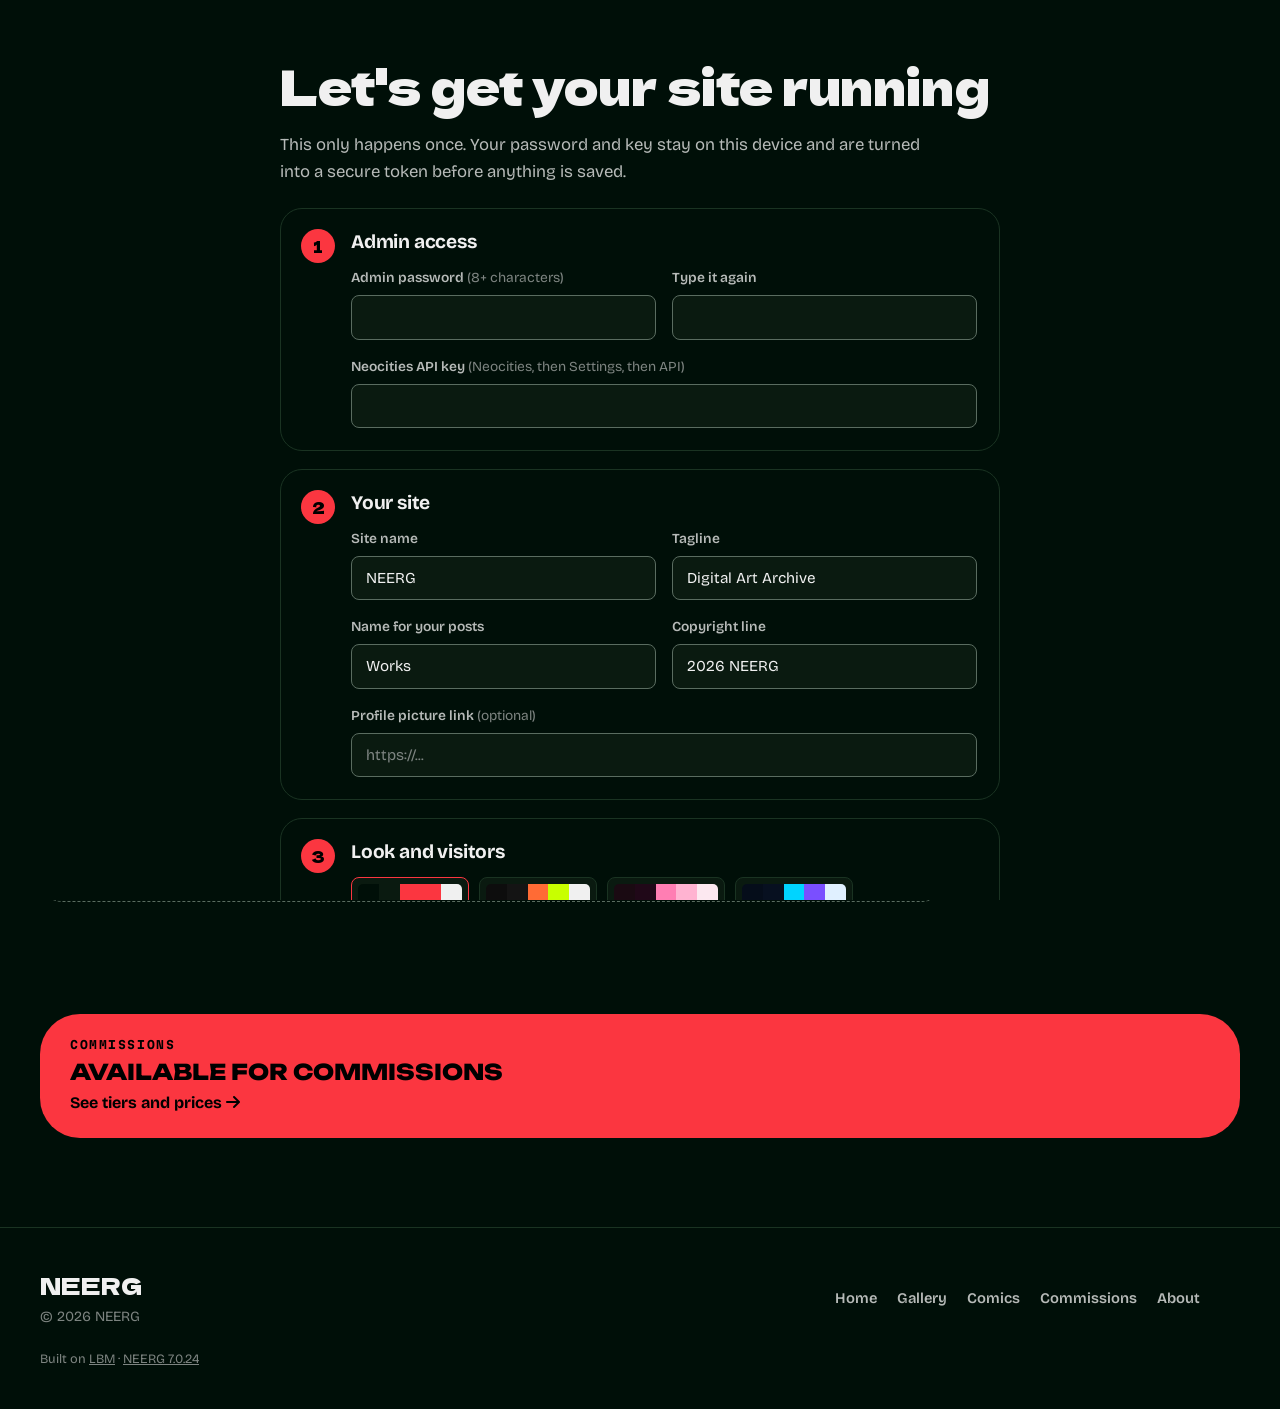
==== index.html @ c88d468e "7.0.24: comic reading modes, sketch slider, Characters and Series - Comic reader: Page, Scroll and T" ====
<!DOCTYPE html>
<html lang="en" data-theme="dark">
<head>
    <meta charset="UTF-8">
    <meta name="viewport" content="width=device-width, initial-scale=1, viewport-fit=cover">
    <!-- Link preview: Admin › Site info › Search and sharing rewrites the lines from here to the end marker on your site -->
    <title>NEERG</title>
    <meta name="description" content="Digital art archive">
    <!-- /Link preview -->
    <meta name="theme-color" content="#000F08">
    <meta http-equiv="Content-Security-Policy" content="default-src * 'unsafe-inline' 'unsafe-eval' data: blob:; img-src * data: blob:; media-src * data: blob:; connect-src * 'unsafe-inline';">

    <!--
    NEERG 7.0.24 · index.html
    A self-hosted art blog for Neocities, built on LBM by applesaucy.

    Upload index.html and the css, js and fonts folders to your Neocities root.
    Your content lives in system.js, posts.js, comics.js and interactions.js,
    which the site writes for you. Everything else is managed from the
    Admin page (the gear icon). No code editing needed.
    -->

    <script>
        /* Paint saved colors before anything else, so returning visitors never see a flash of the wrong theme. */
        (function () {
            try {
                var root = document.documentElement;
                var saved = localStorage.getItem('neerg_theme'), start = localStorage.getItem('neerg_start_theme');
                var mode = saved === 'light' || saved === 'dark' ? saved
                    : start === 'light' || (start === 'device' && window.matchMedia && matchMedia('(prefers-color-scheme: light)').matches) ? 'light' : 'dark';
                root.setAttribute('data-theme', mode);
                var cache = JSON.parse(localStorage.getItem('neerg_palette_cache') || 'null');
                if (cache && cache[mode]) { for (var k in cache[mode]) root.style.setProperty(k, cache[mode][k]); }
                var ok = parseInt(localStorage.getItem('neerg_age_ok') || '0', 10);
                if (ok && Date.now() - ok < 30 * 86400000) root.classList.add('gate-passed');
            } catch (e) {}
        })();
    </script>

    <link rel="preconnect" href="https://fonts.googleapis.com">
    <link rel="preconnect" href="https://fonts.gstatic.com" crossorigin>
    <link rel="stylesheet" href="https://fonts.googleapis.com/css2?family=Anton&family=Bricolage+Grotesque:opsz,wght@12..96,400..800&family=Dela+Gothic+One&family=Martian+Mono:wght@400..600&family=Unbounded:wght@600..900&display=swap">
    <!-- The ?v= tag makes browsers fetch fresh copies after an update. Set it to the new version (NEERG_VERSION in logic.js) with every update. -->
    <link rel="stylesheet" href="css/style.css?v=7.0.24">

    <script defer src="js/marked.min.js"></script>
    <script defer src="js/logic.js?v=7.0.24"></script>
</head>
<body>

<a class="skip-link" href="#main">Skip to content</a>

<!-- ═══════════ LOADING + AGE CHECK ═══════════ -->
<div class="gate" id="gate" role="dialog" aria-modal="true" aria-labelledby="gate-question">
    <div class="gate-loader" id="gate-loader">
        <div class="gate-loader-row">
            <span id="gate-label">LOADING...</span>
            <span id="gate-pct">0%</span>
        </div>
        <div class="gate-bar"><div class="gate-bar-fill" id="gate-bar"></div></div>
    </div>
    <div class="gate-window" id="gate-window" hidden>
        <div class="gate-titlebar"><span>verify.exe</span><span aria-hidden="true">✕</span></div>
        <div class="gate-body" id="gate-body">
            <p class="gate-warn">⚠ CONTENT WARNING</p>
            <p class="gate-question" id="gate-question">Are you <strong>18 years or older?</strong></p>
            <div class="gate-actions">
                <button class="gate-btn gate-yes" data-action="gate-yes">YES</button>
                <button class="gate-btn gate-no" data-action="gate-no">NO</button>
            </div>
        </div>
    </div>
</div>

<div class="toasts" id="toasts" role="status" aria-live="polite"></div>
<div class="tip" id="tip" aria-hidden="true" hidden></div>

<!-- ═══════════ TOP BAR ═══════════ -->
<header class="topbar" id="topbar">
    <a class="brand" href="#/" aria-label="Home">
        <img class="brand-pfp" id="brand-pfp" alt="" hidden>
        <span class="brand-name" id="brand-name">NEERG</span>
    </a>

    <nav class="mainnav" id="mainnav" aria-label="Main">
        <span class="mainnav-pill" id="mainnav-pill" aria-hidden="true"></span>
        <a href="#/" data-view-link="home">Home</a>
        <a href="#/gallery" data-view-link="gallery">Gallery</a>
        <a href="#/characters" data-view-link="characters" hidden>Characters</a>
        <a href="#/comics" data-view-link="comics">Comics</a>
        <a href="#/commissions" data-view-link="commissions">Commissions</a>
        <a href="#/about" data-view-link="about">About</a>
    </nav>

    <div class="topbar-actions">
        <button class="icon-btn" id="theme-btn" data-action="toggle-theme" aria-label="Switch to light mode">
            <i class="fa-solid fa-sun" aria-hidden="true"></i>
        </button>
        <a class="icon-btn" href="#/admin" data-view-link="admin" aria-label="Admin">
            <i class="fa-solid fa-gear" aria-hidden="true"></i>
        </a>
        <button class="icon-btn menu-btn" id="menu-btn" data-action="toggle-menu" aria-label="Open menu" aria-expanded="false" aria-controls="mobile-menu">
            <span class="menu-btn-words" aria-hidden="true"><span class="menu-btn-roll"><span>Menu</span><span>Close</span><span>Menu</span><span>Close</span></span></span>
            <span class="menu-btn-plus" aria-hidden="true"></span>
        </button>
    </div>
</header>

<!-- Full screen mobile menu: two color layers sweep in, then the panel, then the links one by one -->
<div class="mobile-menu" id="mobile-menu" aria-hidden="true">
    <div class="mm-layers" aria-hidden="true"><span></span><span></span></div>
    <div class="mm-panel">
        <nav class="mobile-menu-nav" aria-label="Mobile">
            <ul>
                <li style="--i:0"><a href="#/" data-view-link="home"><span class="mm-label">Home</span></a></li>
                <li style="--i:1"><a href="#/gallery" data-view-link="gallery"><span class="mm-label">Gallery</span></a></li>
                <li style="--i:2" hidden><a href="#/characters" data-view-link="characters"><span class="mm-label">Characters</span></a></li>
                <li style="--i:3"><a href="#/comics" data-view-link="comics"><span class="mm-label">Comics</span></a></li>
                <li style="--i:4"><a href="#/commissions" data-view-link="commissions"><span class="mm-label">Commissions</span></a></li>
                <li style="--i:5"><a href="#/about" data-view-link="about"><span class="mm-label">About</span></a></li>
                <li style="--i:6"><a href="#/admin" data-view-link="admin"><span class="mm-label">Admin</span></a></li>
            </ul>
        </nav>
        <div class="mobile-menu-foot">
            <button class="text-btn" data-action="toggle-theme"><i class="fa-solid fa-circle-half-stroke" aria-hidden="true"></i> <span class="theme-label">Light mode</span></button>
            <div class="social-icons" id="menu-social"></div>
        </div>
    </div>
</div>

<main id="main">

    <!-- ═══════════ HOME ═══════════ -->
    <section class="view" data-view="home" id="view-home">

        <div class="hero" id="hero">
            <div class="hero-strip" id="hero-strip" aria-label="Latest work">
                <div class="hero-panel is-empty" style="--i:0"></div>
                <div class="hero-panel is-empty" style="--i:1"></div>
                <div class="hero-panel is-empty" style="--i:2"></div>
                <div class="hero-panel is-empty" style="--i:3"></div>
            </div>
            <div class="wrap wide hero-id">
                <div class="ring ring-hero" id="hero-ring">
                    <img class="ring-img" id="hero-pfp" alt="" hidden>
                    <span class="ring-fallback" id="hero-fallback" aria-hidden="true">N</span>
                </div>
                <div class="hero-text">
                    <h1 class="hero-name" id="hero-name">NEERG</h1>
                    <p class="hero-tagline" id="hero-tagline"></p>
                </div>
                <div class="hero-side">
                    <a class="status-pill" id="hero-status" href="#/commissions" hidden>
                        <span class="status-dot" aria-hidden="true"></span>
                        <span id="hero-status-text"></span>
                    </a>
                    <div class="social-icons" id="hero-social"></div>
                </div>
            </div>
        </div>

        <div class="marquee" id="marquee" hidden aria-hidden="true">
            <div class="marquee-track" id="marquee-track"></div>
        </div>

        <!-- Below the header: the featured frame, Recent works between the side sliders, then the comic and commissions bar -->
        <div class="ha">
            <section class="ha-feat" id="featured" hidden aria-labelledby="feat-title">
                <div class="ha-frame" id="feat-frame"></div>
                <div class="ha-cap" id="feat-cap"></div>
            </section>

            <div class="ha-mid" id="ha-mid" data-rails="both">
                <aside class="ha-rail ha-rail-l" id="rail-l" aria-label="More art"></aside>

                <section class="feed" aria-labelledby="feed-title">
                    <div class="ha-head">
                        <h2 id="feed-title">Recent works</h2>
                        <span class="ha-count" id="feed-count"></span>
                    </div>
                    <div class="feed-tools" id="feed-tools">
                        <label class="search">
                            <i class="fa-solid fa-magnifying-glass" aria-hidden="true"></i>
                            <input type="search" id="feed-search" placeholder="Search posts and tags" aria-label="Search posts and tags" autocomplete="off">
                        </label>
                        <label class="select">
                            <span class="select-label">Sort</span>
                            <select id="feed-sort">
                                <option value="newest">Newest</option>
                                <option value="oldest">Oldest</option>
                                <option value="popular">Most liked</option>
                                <option value="discussed">Most discussed</option>
                                <option value="unpopular">Least liked</option>
                            </select>
                        </label>
                        <div class="chips" id="feed-tags" role="group" aria-label="Filter by tag"></div>
                    </div>
                    <div class="tiles" id="feed-grid">
                        <div class="tile is-skeleton"><div class="tile-frame"></div></div>
                        <div class="tile is-skeleton"><div class="tile-frame"></div></div>
                        <div class="tile is-skeleton"><div class="tile-frame"></div></div>
                        <div class="tile is-skeleton"><div class="tile-frame"></div></div>
                        <div class="tile is-skeleton"><div class="tile-frame"></div></div>
                        <div class="tile is-skeleton"><div class="tile-frame"></div></div>
                    </div>
                    <div class="feed-more">
                        <button class="btn" id="feed-more" data-action="feed-more" hidden>Show more</button>
                    </div>
                </section>

                <aside class="ha-rail ha-rail-r" id="rail-r" aria-label="More art"></aside>
            </div>

            <section class="ha-bar" aria-label="Comics and commissions">
                <a class="ha-next" id="rec-comic" hidden></a>
                <a class="ha-comm" id="feat-comm" href="#/commissions">
                    <span class="ha-kicker">Commissions</span>
                    <strong class="feat-comm-text"></strong>
                    <span>See tiers and prices <i class="fa-solid fa-arrow-right" aria-hidden="true"></i></span>
                </a>
            </section>

            <aside class="ha-rail ha-band" id="rail-band" aria-label="More art"></aside>
        </div>
    </section>

    <!-- ═══════════ GALLERY ═══════════ -->
    <section class="view" data-view="gallery" id="view-gallery" hidden>
        <!-- Zine collage: an ID card up top, then one colored paper card per board ("All media" first) -->
        <div class="zg">
            <div class="wrap wide zg-inner">
                <div class="zg-top">
                    <section class="zg-id zg-paper" aria-label="About this gallery">
                        <svg class="zg-flower" viewBox="0 0 100 100" aria-hidden="true"><g fill="#F2B530" stroke="#2B2B2B" stroke-width="3"><circle cx="50" cy="20" r="17"/><circle cx="78" cy="38" r="17"/><circle cx="70" cy="72" r="17"/><circle cx="30" cy="72" r="17"/><circle cx="22" cy="38" r="17"/></g><circle cx="50" cy="50" r="19" fill="#FFE27A" stroke="#2B2B2B" stroke-width="3"/><circle cx="44" cy="47" r="2.6" fill="#2B2B2B"/><circle cx="56" cy="47" r="2.6" fill="#2B2B2B"/><path d="M42 55q8 7 16 0" fill="none" stroke="#2B2B2B" stroke-width="3" stroke-linecap="round"/></svg>
                        <div class="zg-pic">
                            <img id="zg-pfp" alt="" hidden>
                            <span class="zg-pic-fallback" id="zg-pfp-fallback" aria-hidden="true">N</span>
                            <span class="zg-pic-tag" id="zg-tag"></span>
                        </div>
                        <div class="zg-id-body">
                            <div class="zg-name-row">
                                <p class="zg-name" id="zg-name">NEERG</p>
                                <svg class="zg-smiley" viewBox="0 0 48 48" aria-hidden="true"><circle cx="24" cy="24" r="21" fill="#C9A7F5" stroke="#2B2B2B" stroke-width="2.5"/><circle cx="17" cy="20" r="2.5" fill="#2B2B2B"/><circle cx="31" cy="20" r="2.5" fill="#2B2B2B"/><path d="M15 29q9 9 18 0" fill="none" stroke="#2B2B2B" stroke-width="2.5" stroke-linecap="round"/></svg>
                            </div>
                            <p class="zg-desc">Every piece lives here, sorted into boards by tag, newest first.</p>
                            <dl class="zg-stats">
                                <div><dt>Boards</dt><dd id="zg-boards">0</dd></div>
                                <div><dt>Pieces</dt><dd id="zg-pieces">0</dd></div>
                                <div><dt>Media</dt><dd id="zg-media">Images</dd></div>
                            </dl>
                        </div>
                    </section>
                    <div class="zg-hello"><h1 class="zg-rainbow" id="gallery-title">Gal&shy;lery</h1></div>
                </div>

                <div class="zg-boards" id="gallery-series" aria-label="Series" hidden></div>
                <div class="zg-boards" id="gallery-boards"></div>

                <div id="gallery-board" hidden>
                    <section class="zg-card zg-paper zg-board-head" id="board-head">
                        <button class="zg-back" data-action="close-board"><span aria-hidden="true">←</span> All boards</button>
                        <h2 class="zg-card-title" id="board-title"></h2>
                        <p class="zg-board-count" id="board-count"></p>
                        <p class="zs-board-desc" id="board-desc" hidden></p>
                    </section>
                    <div id="board-grid"></div>
                    <div class="feed-more">
                        <button class="btn" id="board-more" data-action="board-more" hidden>Show more</button>
                    </div>
                </div>
            </div>
        </div>
    </section>

    <!-- ═══════════ CHARACTERS ═══════════ -->
    <section class="view" data-view="characters" id="view-characters" hidden>
        <!-- Zine collage, like the Gallery: an intro card and a rainbow title, then one paper card per character -->
        <div class="zg">
            <div class="wrap wide zg-inner">
                <div class="zg-top" id="ch-top">
                    <section class="zg-id zg-paper" aria-label="About the characters">
                        <svg class="zg-flower" viewBox="0 0 100 100" aria-hidden="true"><path d="M50 88S12 64 12 36a19 19 0 0 1 38-6 19 19 0 0 1 38 6c0 28-38 52-38 52z" fill="#E88AAE" stroke="#2B2B2B" stroke-width="3" stroke-linejoin="round"/><circle cx="40" cy="42" r="3" fill="#2B2B2B"/><circle cx="60" cy="42" r="3" fill="#2B2B2B"/><path d="M41 52q9 7 18 0" fill="none" stroke="#2B2B2B" stroke-width="3" stroke-linecap="round"/></svg>
                        <div class="zg-id-body">
                            <p class="zg-name">The cast</p>
                            <p class="zg-desc" id="ch-desc"></p>
                            <dl class="zg-stats">
                                <div><dt>Characters</dt><dd id="ch-count">0</dd></div>
                                <div><dt>Pieces</dt><dd id="ch-pieces">0</dd></div>
                                <div><dt>Most drawn</dt><dd id="ch-most">-</dd></div>
                            </dl>
                        </div>
                    </section>
                    <div class="zg-hello"><h1 class="zg-rainbow">Charac&shy;ters</h1></div>
                </div>
                <div class="zg-boards" id="ch-grid"></div>
                <div id="ch-detail" hidden>
                    <section class="zg-card zg-paper zg-board-head" id="ch-head">
                        <a class="zg-back" href="#/characters"><span aria-hidden="true">←</span> All characters</a>
                        <h1 class="zg-card-title" id="ch-name"></h1>
                        <p class="zg-board-count" id="ch-role"></p>
                    </section>
                    <section class="zg-card zg-paper zch-profile" id="ch-profile" aria-label="Profile"></section>
                    <h2 class="zch-art-title" id="ch-art-title"></h2>
                    <div id="ch-art"></div>
                </div>
            </div>
        </div>
    </section>

    <!-- ═══════════ COMICS ═══════════ -->
    <section class="view" data-view="comics" id="view-comics" hidden>
        <!-- Zine collage, like the Gallery: an intro card, a speech-bubble title, then one paper card per comic -->
        <div class="zg">
            <div class="wrap wide zg-inner">
                <div class="zg-top">
                    <section class="zg-id zg-paper zc-intro" aria-label="About the comics">
                        <svg class="zg-flower zc-star" viewBox="0 0 100 100" aria-hidden="true"><path d="M50 4l11 26 28-6-17 23 21 19-28 3 1 28-16-23-16 23 1-28-28-3 21-19-17-23 28 6z" fill="#E8752A" stroke="#2B2B2B" stroke-width="3" stroke-linejoin="round"/><circle cx="43" cy="47" r="3" fill="#2B2B2B"/><circle cx="57" cy="47" r="3" fill="#2B2B2B"/><path d="M42 56q8 7 16 0" fill="none" stroke="#2B2B2B" stroke-width="3" stroke-linecap="round"/></svg>
                        <div class="zg-id-body">
                            <p class="zg-name">Comics</p>
                            <p class="zg-desc">Every comic, newest first. Open one to see its pages, or jump back in where you left off.</p>
                            <dl class="zg-stats">
                                <div><dt>Comics</dt><dd id="comics-count">0</dd></div>
                                <div><dt>Pages</dt><dd id="zc-pages">0</dd></div>
                                <div><dt>Reading</dt><dd id="zc-reading">Not started</dd></div>
                            </dl>
                            <a class="zc-continue" id="zc-continue" href="#/comics" hidden></a>
                        </div>
                    </section>
                    <div class="zc-pow">
                        <h1 class="zc-bubble">Comics</h1>
                    </div>
                </div>
                <div class="zg-boards" id="comics-grid"></div>
            </div>
        </div>
    </section>

    <!-- ═══════════ COMMISSIONS ═══════════ -->
    <section class="view" data-view="commissions" id="view-commissions" hidden>
        <!-- A poster: paper, taped corners, big title, one card per tier. Everything is filled in from Admin, Commissions. -->
        <div class="cm" id="cm">
            <div class="cm-corner tl" aria-hidden="true"><div class="cm-band" id="cm-band-tl"></div></div>
            <div class="cm-corner br" aria-hidden="true"><div class="cm-band" id="cm-band-br"></div></div>
            <div class="cm-hazard" id="cm-hazard" aria-hidden="true" hidden></div>

            <div class="cm-inner">
                <h1 class="cm-title" id="cm-title">Commissions</h1>
                <div class="cm-bar">
                    <span class="cm-status" id="comm-status" hidden>
                        <span class="status-dot" aria-hidden="true"></span>
                        <span id="comm-status-text"></span>
                    </span>
                    <a class="cm-request" id="comm-request" href="#" target="_blank" rel="noopener" hidden>Request a commission</a>
                    <span class="cm-request is-closed" id="comm-closed" hidden>Commissions closed</span>
                </div>
                <p class="cm-closed-note" id="cm-closed-note" hidden></p>

                <div class="cm-board" id="cm-board">
                    <div class="cm-tiers" id="cm-tiers"></div>
                </div>

                <section class="cm-terms" id="cm-terms" aria-labelledby="cm-terms-title" hidden>
                    <div class="cm-terms-x" aria-hidden="true"><i></i><i></i><i></i><i></i></div>
                    <img class="cm-terms-pic" id="cm-terms-pic" alt="" hidden>
                    <div class="cm-terms-body">
                        <h2 class="cm-terms-head" id="cm-terms-title"><span class="cm-chevs" aria-hidden="true"><i></i><i></i></span>Terms</h2>
                        <div class="cm-terms-text" id="cm-terms-text"></div>
                    </div>
                </section>

                <div class="cm-note prose" id="comm-info" hidden></div>
                <div class="comm-contact" id="comm-contact"></div>
            </div>
        </div>
        <!-- The other designs, picked in Admin › Commissions › Page design. comm.js draws them here. -->
        <div id="cm-alt" hidden></div>
    </section>

    <!-- ═══════════ ABOUT ═══════════ -->
    <!-- One of three covers, picked in Admin › Site info › About page. about.js draws it here the first time About opens. -->
    <section class="view" data-view="about" id="view-about" hidden>
        <div id="about-root"></div>
    </section>

    <!-- ═══════════ ADMIN ═══════════ -->
    <section class="view" data-view="admin" id="view-admin" hidden>
        <div class="wrap">

            <div class="login" id="admin-login">
                <h1>Admin</h1>
                <p>Log in to post new work and manage your site.</p>
                <form id="login-form" autocomplete="on">
                    <label class="field">
                        <span>Password</span>
                        <input type="password" id="admin-pass" autocomplete="current-password" required>
                    </label>
                    <button class="btn btn-primary btn-block" type="submit">Log in</button>
                </form>
            </div>

            <div class="dash" id="admin-panel" hidden>
                <div class="dash-head">
                    <div class="dash-title">
                        <h1>Dashboard</h1>
                        <span class="sync-chip" id="sync-chip" data-state="idle">All changes synced</span>
                    </div>
                    <div class="dash-actions">
                        <button class="btn" data-action="force-sync"><i class="fa-solid fa-rotate" aria-hidden="true"></i> Sync everything</button>
                        <button class="btn" data-action="open-cleanup"><i class="fa-solid fa-broom" aria-hidden="true"></i> Clean up</button>
                        <button class="btn" data-action="download-backup"><i class="fa-solid fa-download" aria-hidden="true"></i> Back up</button>
                        <button class="btn btn-ghost" data-action="logout">Log out</button>
                    </div>
                </div>

                <div class="notice" id="recovery" hidden></div>
                <div class="notice" id="backup-nudge" role="status" hidden></div>

                <div class="dash-tabs" role="tablist" aria-label="Admin sections">
                    <button role="tab" data-action="admin-tab" data-tab="post" aria-selected="true">New post</button>
                    <button role="tab" data-action="admin-tab" data-tab="posts" aria-selected="false">Posts</button>
                    <button role="tab" data-action="admin-tab" data-tab="comics" aria-selected="false">Comics</button>
                    <button role="tab" data-action="admin-tab" data-tab="chars" aria-selected="false">Characters</button>
                    <button role="tab" data-action="admin-tab" data-tab="series" aria-selected="false">Series</button>
                    <button role="tab" data-action="admin-tab" data-tab="comm" aria-selected="false">Commissions</button>
                    <button role="tab" data-action="admin-tab" data-tab="site" aria-selected="false">Site info</button>
                    <button role="tab" data-action="admin-tab" data-tab="look" aria-selected="false">Colors &amp; style</button>
                    <button role="tab" data-action="admin-tab" data-tab="banner" aria-selected="false">Home page</button>
                    <button role="tab" data-action="admin-tab" data-tab="links" aria-selected="false">Social links</button>
                </div>

                <!-- New post -->
                <div class="dash-panel" data-tab-panel="post" role="tabpanel">
                    <div class="compose">
                        <div class="compose-main">
                            <label class="field">
                                <span>Caption</span>
                                <textarea id="np-content" rows="7" placeholder="Say something about this piece. Markdown works: **bold**, *italic*, [link](https://...)"></textarea>
                            </label>
                            <label class="field">
                                <span>Picture description <em>(optional: read aloud to people who use screen readers)</em></span>
                                <input type="text" id="np-alt" placeholder="For example: a girl in a red coat walking a fox through snow">
                            </label>
                            <div class="field">
                                <span>Tags</span>
                                <div class="chips chips-toggle" id="np-tags"></div>
                                <input type="text" id="np-custom-tags" placeholder="More tags, separated by commas">
                            </div>
                            <label class="check"><input type="checkbox" id="np-pinned"> <span>Pin to the top of the feed</span></label>
                            <label class="check"><input type="checkbox" id="np-later"> <span>Schedule it to go up later</span></label>
                            <label class="field" id="np-at-field" hidden><span>Goes up at <em>(your time; until then only you can see it, in Posts)</em></span><input type="datetime-local" id="np-at"></label>
                        </div>
                        <div class="compose-media">
                            <div class="dropzone" id="np-drop" data-input="np-files" tabindex="0" role="button" aria-label="Add images, video or audio">
                                <i class="fa-regular fa-image" aria-hidden="true"></i>
                                <p><strong>Drop images or video here</strong><br>or click to browse. You can also paste an image.</p>
                                <input type="file" id="np-files" accept="image/*,video/*,audio/*" multiple hidden>
                            </div>
                            <div class="inline-form">
                                <input type="url" id="np-url" placeholder="Or paste a link to an image or video" aria-label="Media link">
                                <button class="btn" data-action="np-add-url">Add</button>
                            </div>
                            <ol class="queue" id="np-queue"></ol>
                            <div class="field">
                                <span>Sketch <em>(optional: adds a slider so visitors can compare it with the first picture)</em></span>
                                <div class="inline-form">
                                    <input type="text" id="np-sketch" placeholder="img/sketch.png or https://..." aria-label="Sketch link">
                                    <label class="btn file-btn"><i class="fa-solid fa-upload" aria-hidden="true"></i> Upload<input type="file" accept="image/*" data-upload-target="np-sketch" hidden></label>
                                </div>
                            </div>
                            <label class="field"><span>The slider starts at</span><select id="np-sketch-start"><option value="middle">Half way</option><option value="sketch">The sketch</option><option value="finished">The finished piece</option></select></label>
                        </div>
                    </div>
                    <div class="form-foot">
                        <button class="btn btn-primary" data-action="publish-post" id="np-publish"><i class="fa-solid fa-paper-plane" aria-hidden="true"></i> Publish post</button>
                    </div>

                    <details class="drawer">
                        <summary>Upload many images as separate posts</summary>
                        <div class="drawer-body">
                            <p class="hint">Each image becomes its own post. The tags you picked above are added to all of them.</p>
                            <div class="dropzone small" id="bulk-drop" data-input="bulk-files" tabindex="0" role="button" aria-label="Choose images for bulk upload">
                                <p><strong>Choose images</strong> or drop them here</p>
                                <input type="file" id="bulk-files" accept="image/*" multiple hidden>
                            </div>
                            <div class="thumb-row" id="bulk-preview"></div>
                            <div class="progress" id="bulk-progress" hidden>
                                <div class="progress-row"><span id="bulk-progress-text">Uploading</span><span id="bulk-progress-count"></span></div>
                                <div class="progress-bar"><div class="progress-fill" id="bulk-progress-bar"></div></div>
                            </div>
                            <button class="btn btn-primary" data-action="bulk-upload" id="bulk-btn" disabled>Upload as separate posts</button>
                        </div>
                    </details>
                </div>

                <!-- Manage posts -->
                <div class="dash-panel" data-tab-panel="posts" role="tabpanel" hidden>
                    <div class="list-tools">
                        <label class="search">
                            <i class="fa-solid fa-magnifying-glass" aria-hidden="true"></i>
                            <input type="search" id="mp-search" placeholder="Find a post" aria-label="Find a post">
                        </label>
                        <span class="section-count" id="mp-count"></span>
                    </div>
                    <div class="manage-list" id="mp-list"></div>
                </div>

                <!-- Comics -->
                <div class="dash-panel" data-tab-panel="comics" role="tabpanel" hidden>
                    <div class="form-card">
                        <h2>New comic</h2>
                        <div class="form-grid">
                            <label class="field"><span>Title</span><input type="text" id="nc-title" placeholder="Comic title"></label>
                            <label class="field"><span>Tags</span><input type="text" id="nc-tags" placeholder="fantasy, action"></label>
                            <label class="field"><span>Cover image link <em>(optional, page 1 is used if empty)</em></span><input type="url" id="nc-cover" placeholder="https://..."></label>
                            <label class="field"><span>Opens in <em>(readers can still switch)</em></span><select id="nc-mode"><option value="page">One page at a time</option><option value="scroll">Long scroll</option><option value="spread">Two pages, like a comic book</option></select></label>
                        </div>
                        <div class="dropzone small" id="nc-drop" data-input="nc-files" tabindex="0" role="button" aria-label="Choose comic pages">
                            <p><strong>Choose pages</strong> or drop them here, in reading order</p>
                            <input type="file" id="nc-files" accept="image/*" multiple hidden>
                        </div>
                        <p class="hint">Drag thumbnails to reorder. Pages upload to the comic's own folder on your site, like img/comics/space-cats/ for a comic called Space Cats.</p>
                        <div class="page-sorter" id="nc-pages"></div>
                        <div class="progress" id="nc-progress" hidden>
                            <div class="progress-row"><span id="nc-progress-text">Uploading</span></div>
                            <div class="progress-bar"><div class="progress-fill" id="nc-progress-bar"></div></div>
                        </div>
                        <button class="btn btn-primary" data-action="comic-create">Create comic</button>
                    </div>

                    <div class="section-head">
                        <h2>Your comics</h2>
                        <div class="row-actions">
                            <button class="btn small" data-action="comics-download"><i class="fa-solid fa-download" aria-hidden="true"></i> comics.js</button>
                            <button class="btn small" data-action="comics-sync"><i class="fa-solid fa-rotate" aria-hidden="true"></i> Sync comics</button>
                        </div>
                    </div>
                    <div class="manage-list" id="mc-list"></div>
                </div>

                <!-- Characters -->
                <div class="dash-panel" data-tab-panel="chars" role="tabpanel" hidden>
                    <div class="form-card">
                        <h2 id="chf-heading">New character</h2>
                        <div class="form-grid">
                            <label class="field"><span>Name</span><input type="text" id="chf-name" placeholder="Their name"></label>
                            <label class="field"><span>Tag that links their art <em>(posts with this tag show on their page)</em></span><input type="text" id="chf-tag" list="chf-tags" placeholder="their-name"><datalist id="chf-tags"></datalist></label>
                            <label class="field span-2"><span>One-line description</span><input type="text" id="chf-role" placeholder="Who they are, in a few words"></label>
                            <label class="field span-2"><span>Bio <em>(Markdown works: **bold**, *italic*)</em></span><textarea id="chf-bio" rows="4" placeholder="A few sentences about them"></textarea></label>
                            <div class="field span-2">
                                <span>Reference picture</span>
                                <div class="inline-form">
                                    <input type="text" id="chf-img" placeholder="img/reference.png or https://..." aria-label="Reference picture link">
                                    <label class="btn file-btn"><i class="fa-solid fa-upload" aria-hidden="true"></i> Upload<input type="file" accept="image/*" data-upload-target="chf-img" hidden></label>
                                </div>
                            </div>
                            <div class="field span-2">
                                <span>Colors <em>(picked from the reference picture; change any of them, or set all three to black to hide them)</em></span>
                                <div class="chf-colors">
                                    <input type="color" id="chf-c1" aria-label="First color">
                                    <input type="color" id="chf-c2" aria-label="Second color">
                                    <input type="color" id="chf-c3" aria-label="Third color">
                                    <button class="btn small" data-action="chf-pick-colors"><i class="fa-solid fa-palette" aria-hidden="true"></i> Pick from the picture</button>
                                </div>
                            </div>
                            <label class="field"><span>First drawn <em>(optional)</em></span><input type="text" id="chf-first" placeholder="Spring 2024"></label>
                            <label class="field"><span>Appears in <em>(optional)</em></span><input type="text" id="chf-appears" placeholder="A comic or series"></label>
                        </div>
                        <div class="form-foot">
                            <button class="btn btn-ghost" data-action="chf-cancel" id="chf-cancel" hidden>Cancel</button>
                            <button class="btn btn-primary" data-action="chf-save" id="chf-save">Add character</button>
                        </div>
                    </div>
                    <div class="section-head"><h2>Your characters</h2></div>
                    <div class="manage-list" id="chf-list"></div>
                    <div class="form-card">
                        <h2>Page intro</h2>
                        <label class="field"><span>A line at the top of the Characters page <em>(leave it empty for the standard one)</em></span><input type="text" id="chf-intro" placeholder="Everyone who shows up in my art"></label>
                        <div class="form-foot"><button class="btn" data-action="chf-intro-save">Save intro</button></div>
                    </div>
                </div>

                <!-- Series -->
                <div class="dash-panel" data-tab-panel="series" role="tabpanel" hidden>
                    <div class="form-card">
                        <h2 id="srf-heading">New series</h2>
                        <div class="form-grid">
                            <label class="field"><span>Title</span><input type="text" id="srf-name" placeholder="Inktober 2026"></label>
                            <label class="field"><span>Description <em>(optional)</em></span><input type="text" id="srf-desc" placeholder="What this series is about"></label>
                        </div>
                        <div class="field">
                            <span>Pieces, in order <em>(the first one is the cover; use the arrows or drag to reorder)</em></span>
                            <ol class="queue" id="srf-parts"></ol>
                        </div>
                        <div class="field">
                            <span>Add pieces <em>(tap a picture to add it, tap again to take it out)</em></span>
                            <input type="search" id="srf-search" placeholder="Search captions and tags" aria-label="Search your posts">
                            <div class="srf-pick" id="srf-pick"></div>
                        </div>
                        <div class="form-foot">
                            <button class="btn btn-ghost" data-action="srf-cancel" id="srf-cancel" hidden>Cancel</button>
                            <button class="btn btn-primary" data-action="srf-save" id="srf-save">Add series</button>
                        </div>
                    </div>
                    <div class="section-head"><h2>Your series</h2></div>
                    <div class="manage-list" id="srf-list"></div>
                </div>

                <!-- Commissions -->
                <div class="dash-panel" data-tab-panel="comm" role="tabpanel" hidden>
                    <fieldset class="group">
                        <legend>Page design</legend>
                        <p class="hint">How your Commissions page looks. In the three new designs the page shows only your tiers; picking one opens its own page with your add-ons, terms of service and the request button. Press Save to switch.</p>
                        <div class="ab-picks" role="radiogroup" aria-label="Commissions page design">
                            <label class="ab-pick"><input type="radio" name="comm-design" value="original"><span class="ab-mini cmx-mini is-original" aria-hidden="true"><i></i><i></i><i></i></span><b>Original poster</b><small>Your taped poster with a card for each tier</small></label>
                            <label class="ab-pick"><input type="radio" name="comm-design" value="event"><span class="ab-mini cmx-mini is-event" aria-hidden="true"><i></i><i></i><i></i></span><b>Rounded panels</b><small>Bright panels with a white star, and art-tool stickers</small></label>
                            <label class="ab-pick"><input type="radio" name="comm-design" value="signal"><span class="ab-mini cmx-mini is-signal" aria-hidden="true"><i></i><i></i><i></i></span><b>Poster frame</b><small>A sky poster with orbit rings over a yellow strip of tiers</small></label>
                            <label class="ab-pick"><input type="radio" name="comm-design" value="strips"><span class="ab-mini cmx-mini is-strips" aria-hidden="true"><i></i><i></i><i></i></span><b>Character strips</b><small>Tall slanted posters; the one you pick slides left</small></label>
                        </div>
                    </fieldset>

                    <fieldset class="group">
                        <legend>Open or closed</legend>
                        <button type="button" class="cm-switch" id="cm-switch" data-action="comm-toggle" aria-pressed="false">
                            <span class="cm-switch-tapes" aria-hidden="true"><i></i><i></i><i></i></span>
                            <span class="cm-switch-text">
                                <strong id="cm-switch-label">Commissions are open</strong>
                                <span id="cm-switch-sub">Click to close them and tape off your Commissions page.</span>
                            </span>
                        </button>
                        <p class="hint">This button saves and syncs straight away. Your status badge flips between Open and Closed with it, unless you've written your own.</p>
                        <div class="field">
                            <span>Status badge</span>
                            <div class="chips" id="status-presets"></div>
                        </div>
                        <div class="form-grid">
                            <label class="field"><span>Status text</span><input type="text" id="s-status-text" placeholder="AVAILABLE FOR COMMISSIONS"></label>
                            <label class="field field-color"><span>Status color</span><input type="color" id="s-status-color"></label>
                        </div>
                    </fieldset>

                    <fieldset class="group">
                        <legend>Page text</legend>
                        <div class="form-grid">
                            <label class="field"><span>Big title</span><input type="text" id="cm-f-title" placeholder="COMMISSIONS" maxlength="24"></label>
                            <label class="field"><span>Name on the blue tape</span><input type="text" id="cm-f-handle" placeholder="Your site name"></label>
                            <label class="field span-2"><span>Contact line on the blue tape</span><input type="text" id="cm-f-contact" placeholder="DM or you@email.com"></label>
                            <label class="field"><span>Request link <em>(a form, or mailto:you@site.com)</em></span><input type="text" id="s-comm-link" placeholder="https://..."></label>
                            <label class="field"><span>Request button text</span><input type="text" id="cm-f-button" placeholder="Request a commission"></label>
                        </div>
                    </fieldset>

                    <fieldset class="group">
                        <legend>Tiers</legend>
                        <p class="hint">Each tier is a card with example art, its name running down the side, your notes and a price badge. Art with a see-through background (a PNG) can pop out of its frame like a sticker. <strong>Spots</strong> is how many of that tier you take at a time: when they're all filled, the new designs show "Full right now" and turn off its request button.</p>
                        <div class="tier-list" id="cm-tier-list"></div>
                        <button type="button" class="btn" data-action="tier-add" style="align-self:flex-start"><i class="fa-solid fa-plus" aria-hidden="true"></i> Add tier</button>
                    </fieldset>

                    <fieldset class="group">
                        <legend>Add-ons</legend>
                        <p class="hint">Extras buyers can add on a tier's page, like an extra character. The new designs add them to the total.</p>
                        <div class="addon-list" id="cm-addon-list"></div>
                        <button type="button" class="btn" data-action="addon-add" style="align-self:flex-start"><i class="fa-solid fa-plus" aria-hidden="true"></i> Add an add-on</button>
                    </fieldset>

                    <fieldset class="group">
                        <legend>Terms of service</legend>
                        <p class="hint">Sections like Ordering, Payment or Refunds. Each one opens and closes on the page.</p>
                        <div class="tier-list" id="cm-tsec-list"></div>
                        <button type="button" class="btn" data-action="tsec-add" style="align-self:flex-start"><i class="fa-solid fa-plus" aria-hidden="true"></i> Add a section</button>
                        <div class="form-grid">
                            <label class="field"><span>Will draw <em>(one per line)</em></span><textarea id="cm-f-will" rows="3" placeholder="Original characters&#10;Fan art"></textarea></label>
                            <label class="field"><span>Won't draw <em>(one per line; shown in red)</em></span><textarea id="cm-f-wont" rows="3" placeholder="Gore&#10;Hateful content"></textarea></label>
                        </div>
                        <label class="check"><input type="checkbox" id="cm-f-agree"> <span>Buyers must tick "I've read the terms" before the request button works <em>(new designs)</em></span></label>
                        <label class="field"><span>Simple terms <em>(one per line; Markdown works; used only when you have no sections above)</em></span><textarea id="cm-f-terms" rows="4" placeholder="Payment upfront via PayPal or Ko-fi.&#10;No refunds once work has started."></textarea></label>
                        <div class="field">
                            <span>Picture beside the terms <em>(leave empty to use your profile picture)</em></span>
                            <div class="inline-form">
                                <input type="text" id="cm-f-termspic" placeholder="img/me.png or https://..." aria-label="Picture beside the terms">
                                <button type="button" class="btn small" data-action="pick-image" data-target="cm-f-termspic">From posts</button>
                                <label class="btn small file-btn"><i class="fa-solid fa-upload" aria-hidden="true"></i> Upload<input type="file" accept="image/*" data-upload-target="cm-f-termspic" hidden></label>
                            </div>
                        </div>
                        <label class="field"><span>Extra details <em>(optional, shown under the terms; Markdown works)</em></span><textarea id="s-comm-info" rows="5"></textarea></label>
                    </fieldset>

                    <fieldset class="group">
                        <legend>When closed</legend>
                        <div class="hz-sample" aria-hidden="true"><span id="cm-tape-sample">COMMISSIONS CLOSED</span></div>
                        <label class="field"><span>Words on the hazard tape <em>(one per line)</em></span><textarea id="cm-f-tape" rows="3" placeholder="COMMISSIONS CLOSED&#10;CLOSED&#10;CHECK BACK SOON"></textarea></label>
                        <label class="field"><span>Closed message <em>(optional, shown under the title)</em></span><input type="text" id="cm-f-closednote" placeholder="Back soon! Follow me to hear when slots open."></label>
                    </fieldset>

                    <fieldset class="group">
                        <legend>Poster colors</legend>
                        <div class="swatches compact">
                            <label class="swatch"><input type="color" id="cm-f-paper"><span>Paper</span></label>
                            <label class="swatch"><input type="color" id="cm-f-ink"><span>Ink</span></label>
                            <label class="swatch"><input type="color" id="cm-f-tapecolor"><span>Corner tape</span></label>
                        </div>
                        <button type="button" class="btn small" data-action="comm-colors-reset" style="align-self:flex-start">Reset poster colors</button>
                    </fieldset>

                    <div class="form-foot sticky-foot">
                        <a class="btn btn-ghost" href="#/commissions">View page</a>
                        <button class="btn btn-primary" data-action="comm-save">Save &amp; sync</button>
                    </div>
                </div>

                <!-- Site info -->
                <div class="dash-panel" data-tab-panel="site" role="tabpanel" hidden>
                    <fieldset class="group">
                        <legend>Identity</legend>
                        <div class="form-grid">
                            <label class="field"><span>Site name</span><input type="text" id="s-sitename"></label>
                            <label class="field"><span>Tagline</span><input type="text" id="s-tagline"></label>
                            <label class="field"><span>Name for your posts</span><input type="text" id="s-feedname" placeholder="Works"></label>
                            <label class="field"><span>Copyright line</span><input type="text" id="s-copyright" placeholder="2026 NEERG"></label>
                            <div class="field span-2">
                                <span>Profile picture</span>
                                <div class="inline-form">
                                    <input type="text" id="s-pfp" placeholder="img/me.png or https://..." aria-label="Profile picture link">
                                    <label class="btn file-btn"><i class="fa-solid fa-upload" aria-hidden="true"></i> Upload<input type="file" accept="image/*" data-upload-target="s-pfp" hidden></label>
                                </div>
                            </div>
                        </div>
                    </fieldset>

                    <fieldset class="group">
                        <legend>About page</legend>
                        <div class="field">
                            <span>Cover design</span>
                            <div class="ab-picks" role="radiogroup" aria-label="About page design">
                                <label class="ab-pick"><input type="radio" name="about-style" value="broadcast"><span class="ab-mini is-broadcast" aria-hidden="true"><i></i><i></i><i></i></span><b>Broadcast</b><small>A VHS screen with your newest art and TV listings</small></label>
                                <label class="ab-pick"><input type="radio" name="about-style" value="mixtape"><span class="ab-mini is-mixtape" aria-hidden="true"><i></i><i></i><i></i></span><b>Mixtape</b><small>A cassette label, a shelf of tapes and a label sheet</small></label>
                                <label class="ab-pick"><input type="radio" name="about-style" value="spectrum"><span class="ab-mini is-spectrum" aria-hidden="true"><i></i><i></i><i></i></span><b>Spectrum</b><small>A rainbow label poster with your posts as tour dates</small></label>
                            </div>
                        </div>
                        <label class="field"><span>Bio <em>(Markdown works)</em></span><textarea id="s-bio" rows="5" placeholder="Who you are, what you make, what you're into."></textarea></label>
                    </fieldset>

                    <p class="hint">Commission prices, status and terms now live in their own <a href="#/admin" data-action="goto-admin-tab" data-tab="comm">Commissions</a> tab.</p>

                    <fieldset class="group">
                        <legend>Visitors</legend>
                        <label class="check"><input type="checkbox" id="s-agegate"> <span>Ask first-time visitors to confirm they're 18 or older</span></label>
                        <label class="field"><span>Theme for first-time visitors <em>(they can still switch with the sun/moon button)</em></span>
                            <select id="s-start-theme"><option value="dark">Dark</option><option value="light">Light</option><option value="device">Match their phone or computer</option></select>
                        </label>
                        <label class="check"><input type="checkbox" id="s-blur"> <span>Blur posts tagged NSFW until a visitor taps to reveal</span></label>
                        <label class="check"><input type="checkbox" id="s-comments"> <span>Allow comments</span></label>
                        <label class="check"><input type="checkbox" id="s-reactions"> <span>Show like and dislike buttons</span></label>
                        <div class="form-grid">
                            <label class="field"><span>Reaction style</span>
                                <select id="s-reaction-style">
                                    <option value="thumb">Thumbs</option>
                                    <option value="arrow">Arrows</option>
                                    <option value="faces">Custom text</option>
                                </select>
                            </label>
                            <label class="field"><span>Featured posts on Home</span>
                                <select id="s-featured">
                                    <option value="recent">Newest work</option>
                                    <option value="popular">Most liked</option>
                                    <option value="pinned">Pinned posts only</option>
                                    <option value="off">Hide featured</option>
                                </select>
                            </label>
                            <label class="field"><span>Recommended comic on Home</span>
                                <select id="s-rec-comic">
                                    <option value="">Newest comic</option>
                                    <option value="off">Don't show one</option>
                                </select>
                            </label>
                            <label class="field"><span>Like text <em>(custom text style)</em></span><input type="text" id="s-like-label"></label>
                            <label class="field"><span>Dislike text <em>(custom text style)</em></span><input type="text" id="s-dislike-label"></label>
                        </div>
                    </fieldset>

                    <fieldset class="group aotd-admin">
                        <legend>Art of Today pop-up</legend>
                        <label class="check"><input type="checkbox" id="s-aotd"> <span>Show a pop-up with one piece from your archive the first time someone visits each day <em>(closing it hides it until tomorrow)</em></span></label>

                        <div class="aotd-sec">
                            <h3 class="aotd-h">Design</h3>
                            <div class="aotd-modes" role="radiogroup" aria-label="How the design is picked">
                                <label class="aotd-mode"><input type="radio" name="aotd-mode" value="random"> A different design every day</label>
                                <label class="aotd-mode"><input type="radio" name="aotd-mode" value="one"> Always use one design</label>
                            </div>
                            <p class="hint" id="aotd-mode-help"></p>
                            <div class="aotd-tiles" id="aotd-tiles"></div>
                            <p class="hint">Some designs have a color to choose under their picture. The eye button previews that design.</p>
                        </div>

                        <div class="aotd-sec">
                            <h3 class="aotd-h">Artwork</h3>
                            <label class="check"><input type="radio" name="aotd-art" value="all"> <span>A random piece from all posts</span></label>
                            <label class="check"><input type="radio" name="aotd-art" value="board"> <span>A random piece from one board</span></label>
                            <label class="field aotd-indent" id="aotd-board-field"><span>Board</span><select id="s-aotd-board"></select></label>
                            <label class="check"><input type="radio" name="aotd-art" value="pick"> <span>The same piece I pick</span></label>
                            <div class="aotd-indent aotd-pick" id="aotd-pick-field">
                                <span class="aotd-pick-show" id="aotd-pick-show"></span>
                                <button type="button" class="btn small" data-action="aotd-choose">Choose a piece</button>
                                <input type="hidden" id="s-aotd-post">
                            </div>
                            <label class="check"><input type="checkbox" id="s-aotd-nsfw"> <span>Skip posts tagged NSFW <em>(the pop-up can appear on top of any page, so this keeps it safe to open anywhere)</em></span></label>
                        </div>

                        <div class="aotd-sec">
                            <h3 class="aotd-h">Words and timing</h3>
                            <div class="form-grid">
                                <label class="field"><span>Headline</span><input type="text" id="s-aotd-headline" maxlength="40" placeholder="Art of Today"></label>
                                <label class="field"><span>Message <em>(leave empty for none)</em></span><input type="text" id="s-aotd-message" maxlength="80" placeholder="One piece a day, picked just for you."></label>
                                <label class="field"><span>Show it after</span>
                                    <select id="s-aotd-delay">
                                        <option value="1">1 second</option>
                                        <option value="2">2 seconds</option>
                                        <option value="5">5 seconds</option>
                                    </select>
                                </label>
                                <label class="field"><span>Animation</span>
                                    <select id="s-aotd-anim">
                                        <option value="design">Each design's own entrance and exit</option>
                                        <option value="fade">Simple fade</option>
                                        <option value="none">No animation</option>
                                    </select>
                                </label>
                            </div>
                            <p class="hint">Visitors whose device asks for less motion always get a simple fade.</p>
                            <label class="check"><input type="checkbox" id="s-aotd-phones"> <span>Also show it on phones</span></label>
                            <p class="hint">Each visitor sees it once a day. Everyone gets the same piece and design on the same day.</p>
                            <div><button type="button" class="btn" data-action="preview-aotd"><i class="fa-regular fa-eye" aria-hidden="true"></i> Preview today's pop-up</button></div>
                        </div>
                    </fieldset>

                    <fieldset class="group">
                        <legend>Search and sharing</legend>
                        <div class="form-grid">
                            <label class="field"><span>Browser tab title</span><input type="text" id="s-title"></label>
                            <label class="field"><span>Description for search engines</span><input type="text" id="s-desc"></label>
                        </div>
                        <p class="hint">When someone shares a link to your site on Discord, Bluesky, X or in a text message, it shows this title and description with a picture. Browsers show the tab icon next to the title.</p>
                        <div class="form-grid">
                            <label class="field"><span>Link picture</span>
                                <select id="lp-pic"><option value="newest">My newest piece</option><option value="pfp">My profile picture</option><option value="own">A picture I choose</option></select>
                            </label>
                            <label class="field"><span>Tab icon</span>
                                <select id="lp-icon"><option value="pfp">My profile picture</option><option value="pic">Same as the link picture</option><option value="own">A picture I choose</option></select>
                            </label>
                        </div>
                        <div class="field" id="lp-pic-field" hidden>
                            <span>Picture for links</span>
                            <div class="inline-form">
                                <input type="text" id="lp-pic-url" placeholder="img/..." aria-label="Picture for links">
                                <button type="button" class="btn small" data-action="pick-image" data-target="lp-pic-url">From posts</button>
                                <label class="btn small file-btn"><i class="fa-solid fa-upload" aria-hidden="true"></i> Upload<input type="file" accept="image/*" data-upload-target="lp-pic-url" hidden></label>
                            </div>
                        </div>
                        <div class="field" id="lp-icon-field" hidden>
                            <span>Picture for the tab icon <em>(a square one works best)</em></span>
                            <div class="inline-form">
                                <input type="text" id="lp-icon-url" placeholder="img/..." aria-label="Picture for the tab icon">
                                <button type="button" class="btn small" data-action="pick-image" data-target="lp-icon-url">From posts</button>
                                <label class="btn small file-btn"><i class="fa-solid fa-upload" aria-hidden="true"></i> Upload<input type="file" accept="image/*" data-upload-target="lp-icon-url" hidden></label>
                            </div>
                        </div>
                        <div class="lp-preview" aria-hidden="true">
                            <div class="lp-tab"><img id="lp-tab-icon" alt=""><span id="lp-tab-title"></span><i class="fa-solid fa-xmark"></i></div>
                            <div class="lp-card">
                                <small id="lp-card-site"></small>
                                <strong id="lp-card-title"></strong>
                                <span id="lp-card-desc"></span>
                                <img id="lp-card-img" alt="">
                            </div>
                        </div>
                        <p class="lp-status" id="lp-status" role="status"></p>
                        <label class="check"><input type="checkbox" id="s-feed"> <span>Keep an RSS feed, so people can follow your new posts in a feed reader <em>(feed.xml, updated whenever you save a post)</em></span></label>
                        <p class="lp-status" id="feed-status" role="status"></p>
                        <div class="row-actions">
                            <button class="btn" data-action="lp-update" id="lp-update"><i class="fa-solid fa-paper-plane" aria-hidden="true"></i> Update link preview</button>
                            <button class="btn btn-ghost" data-action="lp-download" id="lp-download" hidden><i class="fa-solid fa-download" aria-hidden="true"></i> Download index.html</button>
                        </div>
                    </fieldset>

                    <fieldset class="group">
                        <legend>Advanced</legend>
                        <div class="field">
                            <span>Page background image <em>(optional)</em></span>
                            <div class="inline-form">
                                <input type="text" id="s-bgimage" placeholder="https://..." aria-label="Background image link">
                                <label class="btn file-btn"><i class="fa-solid fa-upload" aria-hidden="true"></i> Upload<input type="file" accept="image/*" data-upload-target="s-bgimage" hidden></label>
                            </div>
                        </div>
                        <label class="check"><input type="checkbox" id="s-webp"> <span>Save uploaded PNG and JPG images as smaller WebP files <em>(saves Neocities space; animated images are left alone)</em></span></label>
                        <label class="field"><span>Custom CSS</span><textarea id="s-css" rows="5" class="code" spellcheck="false"></textarea></label>
                        <label class="field"><span>New Neocities API key <em>(only if you regenerated it)</em></span><input type="password" id="s-newkey" autocomplete="off" placeholder="Leave empty to keep your current key"></label>
                    </fieldset>

                    <div class="form-foot sticky-foot">
                        <button class="btn btn-primary" data-action="site-save">Save &amp; sync</button>
                    </div>
                </div>

                <!-- Colors & style -->
                <div class="dash-panel" data-tab-panel="look" role="tabpanel" hidden>
                    <fieldset class="group">
                        <legend>Palette</legend>
                        <p class="hint">Your site has a dark and a light palette. Visitors switch between them with the sun and moon button. Changes preview live on this page.</p>
                        <div class="seg" role="group" aria-label="Palette to edit">
                            <button data-action="studio-mode" data-mode="dark" aria-pressed="true"><i class="fa-solid fa-moon" aria-hidden="true"></i> Dark palette</button>
                            <button data-action="studio-mode" data-mode="light" aria-pressed="false"><i class="fa-solid fa-sun" aria-hidden="true"></i> Light palette</button>
                        </div>
                        <div class="swatches" id="studio-swatches"></div>
                        <p class="contrast" id="studio-contrast"></p>

                        <div class="field">
                            <span>Start from a preset</span>
                            <div class="presets" id="studio-presets"></div>
                        </div>

                        <div class="generator">
                            <label class="field field-color"><span>Build from one color</span><input type="color" id="gen-base" value="#fb3640"></label>
                            <label class="field"><span>Color harmony</span>
                                <select id="gen-harmony">
                                    <option value="analogous">Analogous: neighbors, calm</option>
                                    <option value="complementary">Complementary: opposites, punchy</option>
                                    <option value="split">Split complementary: lively but balanced</option>
                                    <option value="triadic">Triadic: playful</option>
                                    <option value="tetradic">Tetradic: lots of variety</option>
                                    <option value="mono">Monochrome: one hue</option>
                                </select>
                            </label>
                            <button class="btn" data-action="studio-generate"><i class="fa-solid fa-wand-magic-sparkles" aria-hidden="true"></i> Generate</button>
                        </div>
                    </fieldset>

                    <fieldset class="group">
                        <legend>Reaction buttons</legend>
                        <div class="swatches compact">
                            <label class="swatch"><input type="color" id="c-like"><span>Like</span></label>
                            <label class="swatch"><input type="color" id="c-like-ink"><span>Like text</span></label>
                            <label class="swatch"><input type="color" id="c-dislike"><span>Dislike</span></label>
                            <label class="swatch"><input type="color" id="c-dislike-ink"><span>Dislike text</span></label>
                        </div>
                    </fieldset>

                    <fieldset class="group">
                        <legend>Profile ring</legend>
                        <div class="ring-editor">
                            <div class="ring ring-preview" id="ring-preview"><span class="ring-fallback" aria-hidden="true">✦</span></div>
                            <div class="ring-controls">
                                <div class="field">
                                    <span>Gradient colors</span>
                                    <div class="color-row">
                                        <input type="color" id="ring-c1" aria-label="Ring color 1">
                                        <input type="color" id="ring-c2" aria-label="Ring color 2">
                                        <input type="color" id="ring-c3" aria-label="Ring color 3">
                                    </div>
                                </div>
                                <div class="presets ring-presets" id="ring-presets"></div>
                                <div class="form-grid">
                                    <label class="field"><span>Direction</span>
                                        <select id="ring-dir">
                                            <option value="135deg">Diagonal ↘</option>
                                            <option value="to right">Horizontal →</option>
                                            <option value="to bottom">Vertical ↓</option>
                                            <option value="to top right">Diagonal ↗</option>
                                            <option value="circle">Radial</option>
                                        </select>
                                    </label>
                                    <label class="field"><span>Thickness <output id="ring-width-out">4px</output></span><input type="range" id="ring-width" min="2" max="12" value="4"></label>
                                    <label class="field"><span>Glow <output id="ring-glow-out">8px</output></span><input type="range" id="ring-glow" min="0" max="30" value="8"></label>
                                </div>
                            </div>
                        </div>
                    </fieldset>

                    <div class="form-foot sticky-foot">
                        <span class="unsaved" id="studio-unsaved" hidden>Unsaved color changes</span>
                        <button class="btn btn-ghost" data-action="studio-discard">Discard</button>
                        <button class="btn btn-primary" data-action="studio-save">Save &amp; sync</button>
                    </div>
                </div>

                <!-- Home page: header, text band and side sliders -->
                <div class="dash-panel" data-tab-panel="banner" role="tabpanel" hidden>
                    <fieldset class="group">
                        <legend>Header panels</legend>
                        <div class="seg" role="group" aria-label="Where header images come from">
                            <button data-action="banner-mode" data-mode="auto" aria-pressed="true">Latest posts</button>
                            <button data-action="banner-mode" data-mode="manual" aria-pressed="false">Pick my own</button>
                        </div>
                        <label class="field narrow"><span>Number of panels</span>
                            <select id="bn-count"><option value="2">2</option><option value="3">3</option><option value="4">4</option></select>
                        </label>
                        <p class="hint" id="bn-auto-hint">Your newest image posts fill the header automatically.</p>
                        <div class="banner-rows" id="bn-manual" hidden></div>
                        <p class="hint" id="bn-manual-hint" hidden>Any panel you leave empty uses one of your newest posts.</p>
                    </fieldset>

                    <fieldset class="group">
                        <legend>Scrolling text band</legend>
                        <label class="check"><input type="checkbox" id="bn-marquee"> <span>Show a scrolling text band under the header</span></label>
                        <div id="bn-marquee-fields" hidden>
                            <label class="field"><span>Text, one item per line</span><textarea id="bn-items" rows="4" placeholder="NEW WORK EVERY WEEK&#10;COMMISSIONS OPEN"></textarea></label>
                            <div class="form-grid">
                                <label class="field"><span>Speed <output id="bn-speed-out">20s per loop</output></span><input type="range" id="bn-speed" min="5" max="60" value="20"></label>
                                <label class="field narrow"><span>Separator</span><input type="text" id="bn-sep" maxlength="3" value="✦"></label>
                                <label class="field field-color"><span>Band color</span><input type="color" id="bn-bg"></label>
                                <label class="field field-color"><span>Text color</span><input type="color" id="bn-fg"></label>
                            </div>
                        </div>
                    </fieldset>

                    <fieldset class="group sl-admin">
                        <legend>Side sliders</legend>
                        <p class="hint">Tall sliders beside Recent works that show one picture at a time and keep moving to the next. Laptops show only the right one, and phones show one sideways under the comics bar.</p>
                        <div class="sl-layout">
                            <div class="sl-fields">
                                <div class="form-grid">
                                    <label class="field"><span>Where they sit</span>
                                        <select id="sl-where">
                                            <option value="both">Both sides</option>
                                            <option value="right">Right only</option>
                                            <option value="left">Left only</option>
                                            <option value="off">Off</option>
                                        </select>
                                    </label>
                                    <label class="field"><span>What they show</span>
                                        <select id="sl-show">
                                            <option value="random">Random art, a new mix every visit</option>
                                            <option value="newest">Newest art</option>
                                            <option value="pick">Pieces I pick</option>
                                            <option value="comics">Comics</option>
                                            <option value="mix">Art, comics and a commissions ad</option>
                                            <option value="own">My own images</option>
                                        </select>
                                    </label>
                                    <label class="field"><span>Change every <output id="sl-secs-out">3 seconds</output></span><input type="range" id="sl-secs" min="2" max="10" value="3"></label>
                                    <label class="field"><span>Slide direction</span>
                                        <select id="sl-dir">
                                            <option value="up">Up</option>
                                            <option value="down">Down</option>
                                        </select>
                                    </label>
                                </div>
                                <div class="field" id="sl-pick-field">
                                    <span>Pieces I pick <em id="sl-pick-count"></em></span>
                                    <div class="sl-picks" id="sl-picks"></div>
                                </div>
                                <div class="field" id="sl-own-field">
                                    <span>My own images <em>(each can link anywhere)</em></span>
                                    <div class="sl-own" id="sl-own"></div>
                                    <button type="button" class="btn small" data-action="sl-own-add"><i class="fa-solid fa-plus" aria-hidden="true"></i> Add image</button>
                                </div>
                            </div>
                            <div class="sl-preview">
                                <span class="sl-preview-label">Preview</span>
                                <div class="ha-rail" id="sl-preview"></div>
                            </div>
                        </div>
                    </fieldset>

                    <div class="form-foot sticky-foot">
                        <button class="btn btn-primary" data-action="banner-save">Save &amp; sync</button>
                    </div>
                </div>

                <!-- Social links -->
                <div class="dash-panel" data-tab-panel="links" role="tabpanel" hidden>
                    <fieldset class="group">
                        <legend>Social links</legend>
                        <p class="hint">These show on your header, About page, Commissions page and footer.</p>
                        <div class="links-editor" id="links-editor"></div>
                        <button class="btn" data-action="link-add"><i class="fa-solid fa-plus" aria-hidden="true"></i> Add link</button>
                    </fieldset>
                    <div class="form-foot sticky-foot">
                        <button class="btn btn-primary" data-action="links-save">Save &amp; sync</button>
                    </div>
                </div>
            </div>
        </div>
    </section>
</main>

<!-- ═══════════ FOOTER ═══════════ -->
<footer class="footer">
    <div class="wrap wide footer-inner">
        <div class="footer-brand">
            <span class="footer-name" id="footer-name">NEERG</span>
            <span class="footer-copy" id="footer-copy">© 2026 NEERG</span>
        </div>
        <nav class="footer-nav" aria-label="Footer">
            <a href="#/">Home</a>
            <a href="#/gallery">Gallery</a>
            <a href="#/characters" data-nav="characters" hidden>Characters</a>
            <a href="#/comics">Comics</a>
            <a href="#/commissions">Commissions</a>
            <a href="#/about">About</a>
        </nav>
        <div class="social-icons" id="footer-social"></div>
        <p class="footer-credit">Built on <a href="https://lbm-test.neocities.org" target="_blank" rel="noopener">LBM</a> · <a href="https://github.com/Neerg18/lbm/blob/main/CHANGELOG.md" target="_blank" rel="noopener" id="footer-version">NEERG 7.0.24</a><span id="footer-feed" hidden> · <a href="feed.xml" type="application/rss+xml">RSS feed</a></span></p>
    </div>
</footer>

<button class="to-top" id="to-top" data-action="to-top" aria-label="Back to top"><i class="fa-solid fa-arrow-up" aria-hidden="true"></i></button>

<!-- ═══════════ POST VIEWER ═══════════ -->
<div class="overlay post-overlay" id="post-overlay" role="dialog" aria-modal="true" aria-label="Post" hidden>
    <button class="overlay-close" data-action="close-post" aria-label="Close post"><i class="fa-solid fa-xmark" aria-hidden="true"></i></button>
    <div class="post-stage" id="post-stage">
        <div class="stage-media" id="post-media"></div>
        <button class="stage-nav prev" data-action="post-prev" aria-label="Previous post"><i class="fa-solid fa-chevron-left" aria-hidden="true"></i></button>
        <button class="stage-nav next" data-action="post-next" aria-label="Next post"><i class="fa-solid fa-chevron-right" aria-hidden="true"></i></button>
        <div class="stage-pager" id="post-pager" hidden></div>
    </div>
    <aside class="post-info" id="post-info"></aside>
</div>

<!-- ═══════════ ART OF TODAY (once a day; filled in by logic.js) ═══════════ -->
<div class="aotd" id="aotd" role="dialog" aria-modal="true" aria-labelledby="aotd-title" hidden>
    <button class="aotd-dim" data-action="close-aotd" tabindex="-1" aria-hidden="true"></button>
    <div class="aotd-card" tabindex="-1">
        <button class="aotd-close" data-action="close-aotd" aria-label="Close until tomorrow"><i class="fa-solid fa-xmark" aria-hidden="true"></i></button>
        <div class="aotd-paper" id="aotd-paper"></div>
    </div>
</div>

<!-- ═══════════ FULL SIZE MEDIA VIEWER ═══════════ -->
<div class="overlay viewer" id="viewer" role="dialog" aria-modal="true" aria-label="Media viewer" hidden>
    <div class="viewer-top">
        <span class="viewer-count" id="viewer-count"></span>
        <div class="viewer-top-actions">
            <button class="btn small on-dark" id="viewer-open-post" data-action="viewer-open-post" hidden>View post</button>
            <button class="icon-btn on-dark" data-action="close-viewer" aria-label="Close viewer"><i class="fa-solid fa-xmark" aria-hidden="true"></i></button>
        </div>
    </div>
    <div class="viewer-media" id="viewer-media"></div>
    <button class="stage-nav prev" data-action="viewer-prev" aria-label="Previous"><i class="fa-solid fa-chevron-left" aria-hidden="true"></i></button>
    <button class="stage-nav next" data-action="viewer-next" aria-label="Next"><i class="fa-solid fa-chevron-right" aria-hidden="true"></i></button>
</div>

<!-- ═══════════ COMIC PAGES ═══════════ -->
<div class="overlay comic-overlay" id="comic-overlay" role="dialog" aria-modal="true" aria-labelledby="co-title" hidden>
    <div class="comic-head">
        <div class="wrap wide comic-head-inner">
            <button class="back-btn" data-action="close-comic"><span aria-hidden="true">←</span> Comics</button>
            <div class="comic-head-text">
                <h2 id="co-title">Comic</h2>
                <p class="comic-meta" id="co-meta"></p>
                <div class="chips static" id="co-tags"></div>
            </div>
            <div class="comic-head-actions" id="co-actions"></div>
        </div>
    </div>
    <div class="wrap wide">
        <div class="comic-pages" id="co-grid"></div>
    </div>
</div>

<!-- ═══════════ COMIC READER ═══════════ -->
<div class="overlay reader" id="reader" role="dialog" aria-modal="true" aria-labelledby="rd-title" hidden>
    <div class="reader-top">
        <button class="icon-btn on-dark" data-action="close-reader" aria-label="Back to pages"><i class="fa-solid fa-chevron-left" aria-hidden="true"></i></button>
        <span class="reader-title" id="rd-title">Comic</span>
        <span class="reader-page" id="rd-page"></span>
        <div class="rd-modes" role="group" aria-label="Reading mode">
            <button class="pg" data-action="reader-mode" data-mode="page" aria-pressed="true" aria-label="One page at a time" title="One page at a time"><i class="fa-regular fa-image" aria-hidden="true"></i><span>Page</span></button>
            <button class="pg" data-action="reader-mode" data-mode="scroll" aria-pressed="false" aria-label="Long scroll" title="All the pages in one long scroll"><i class="fa-solid fa-arrow-down" aria-hidden="true"></i><span>Scroll</span></button>
            <button class="pg" data-action="reader-mode" data-mode="spread" aria-pressed="false" aria-label="Two pages" title="Two pages side by side, like a comic book"><i class="fa-solid fa-book-open" aria-hidden="true"></i><span>Two pages</span></button>
        </div>
        <button class="btn small on-dark" data-action="reader-fit" id="rd-fit" aria-pressed="false">Fit width</button>
    </div>
    <div class="reader-stage" id="rd-stage">
        <img id="rd-img" alt="">
        <div class="rd-spread" id="rd-spread" hidden></div>
        <div class="rd-scroll" id="rd-scroll" hidden></div>
        <button class="reader-tap left" data-action="reader-prev" aria-label="Previous page"></button>
        <button class="reader-tap right" data-action="reader-next" aria-label="Next page"></button>
    </div>
    <div class="reader-bottom">
        <div class="reader-pages" id="rd-pages"></div>
    </div>
</div>

<!-- ═══════════ ADD PAGES TO A COMIC ═══════════ -->
<div class="overlay modal" id="ap-modal" role="dialog" aria-modal="true" aria-labelledby="ap-heading" hidden>
    <div class="modal-card">
        <div class="modal-head">
            <div>
                <h2 id="ap-heading">Add pages</h2>
                <p class="modal-sub"><span id="ap-title"></span> <span id="ap-count"></span></p>
            </div>
            <button class="icon-btn" data-action="modal-close" aria-label="Close"><i class="fa-solid fa-xmark" aria-hidden="true"></i></button>
        </div>
        <div class="dropzone small" id="ap-drop" data-input="ap-files" tabindex="0" role="button" aria-label="Choose new pages">
            <p><strong>Choose new pages</strong> or drop them here</p>
            <input type="file" id="ap-files" accept="image/*" multiple hidden>
        </div>
        <p class="hint">New pages go after the last page. Drag to reorder before uploading.</p>
        <div class="page-sorter" id="ap-pages"></div>
        <div class="progress" id="ap-progress" hidden>
            <div class="progress-row"><span id="ap-progress-text">Uploading</span></div>
            <div class="progress-bar"><div class="progress-fill" id="ap-progress-bar"></div></div>
        </div>
        <div class="form-foot">
            <button class="btn btn-ghost" data-action="modal-close">Cancel</button>
            <button class="btn btn-primary" data-action="ap-submit">Upload &amp; add pages</button>
        </div>
    </div>
</div>

<!-- ═══════════ CONNECTION REPAIR ═══════════ -->
<div class="overlay modal" id="repair-modal" role="dialog" aria-modal="true" aria-labelledby="repair-heading" hidden>
    <div class="modal-card narrow">
        <div class="modal-head">
            <h2 id="repair-heading">Reconnect to Neocities</h2>
            <button class="icon-btn" data-action="modal-close" aria-label="Close"><i class="fa-solid fa-xmark" aria-hidden="true"></i></button>
        </div>
        <p>Neocities turned down your saved key, so changes can't sync. Paste your API key from <a href="https://neocities.org/settings" target="_blank" rel="noopener">Neocities settings</a> to reconnect.</p>
        <label class="field"><span>Neocities API key</span><input type="password" id="repair-key" autocomplete="off"></label>
        <div class="form-foot">
            <button class="btn btn-ghost" data-action="modal-close">Cancel</button>
            <button class="btn btn-primary" data-action="repair-run">Reconnect &amp; sync</button>
        </div>
    </div>
</div>

<!-- ═══════════ CLEANUP ═══════════ -->
<div class="overlay modal" id="cleanup-modal" role="dialog" aria-modal="true" aria-labelledby="cleanup-heading" hidden>
    <div class="modal-card">
        <div class="modal-head">
            <h2 id="cleanup-heading">Clean up your data</h2>
            <button class="icon-btn" data-action="modal-close" aria-label="Close"><i class="fa-solid fa-xmark" aria-hidden="true"></i></button>
        </div>
        <h3 class="mini-head">Storage</h3>
        <div class="bars" id="cleanup-bars"></div>
        <p class="hint" id="cleanup-total"></p>
        <h3 class="mini-head">What we found</h3>
        <div class="issues" id="cleanup-issues"></div>
        <h3 class="mini-head">Tools</h3>
        <div class="tool-grid">
            <button class="btn small" data-action="cleanup" data-fn="trim"><i class="fa-solid fa-scissors" aria-hidden="true"></i> Trim extra spaces</button>
            <button class="btn small" data-action="cleanup" data-fn="dupes"><i class="fa-solid fa-copy" aria-hidden="true"></i> Remove duplicates</button>
            <button class="btn small" data-action="cleanup" data-fn="orphans"><i class="fa-solid fa-ghost" aria-hidden="true"></i> Clear orphaned likes</button>
            <button class="btn small" data-action="cleanup" data-fn="empty"><i class="fa-solid fa-broom" aria-hidden="true"></i> Strip empty fields</button>
            <button class="btn small" data-action="cleanup" data-fn="compact"><i class="fa-solid fa-compress" aria-hidden="true"></i> Compact data</button>
            <button class="btn small" data-action="cleanup" data-fn="base64"><i class="fa-solid fa-image" aria-hidden="true"></i> Strip inline images</button>
            <button class="btn small danger" data-action="cleanup" data-fn="old"><i class="fa-solid fa-calendar-xmark" aria-hidden="true"></i> Delete old posts</button>
            <button class="btn small danger" data-action="cleanup" data-fn="nuke"><i class="fa-solid fa-fire" aria-hidden="true"></i> Erase all likes &amp; comments</button>
        </div>
        <h3 class="mini-head">Shrink images</h3>
        <div class="shrink">
            <p class="hint" id="shrink-info">Makes smaller WebP copies of the PNG and JPG images on your site and switches your posts over to them.</p>
            <div class="progress" id="shrink-progress" hidden>
                <div class="progress-row"><span id="shrink-text">Shrinking</span><span id="shrink-count"></span></div>
                <div class="progress-bar"><div class="progress-fill" id="shrink-bar"></div></div>
            </div>
            <div class="row-actions">
                <button class="btn small" data-action="shrink-start" id="shrink-start"><i class="fa-solid fa-feather" aria-hidden="true"></i> Shrink images to WebP</button>
                <button class="btn small btn-ghost" data-action="shrink-stop" id="shrink-stop" hidden>Stop after this one</button>
            </div>
            <div class="shrink-left" id="shrink-left" hidden>
                <p><strong id="shrink-left-count"></strong> Your posts no longer use these, so delete them in your <a href="https://neocities.org/dashboard" target="_blank" rel="noopener">Neocities dashboard</a> to free up the space.</p>
                <textarea id="shrink-list" class="code" rows="5" readonly aria-label="Old image files to delete"></textarea>
                <div class="row-actions">
                    <button class="btn small" data-action="shrink-copy"><i class="fa-regular fa-copy" aria-hidden="true"></i> Copy list</button>
                    <button class="btn small" data-action="shrink-download"><i class="fa-solid fa-download" aria-hidden="true"></i> Download list</button>
                    <button class="btn small btn-ghost" data-action="shrink-forget">I've deleted them</button>
                </div>
            </div>
        </div>
        <h3 class="mini-head">Small previews</h3>
        <div class="shrink">
            <p class="hint" id="pv-info">Makes small copies of your pictures for cards, boards and sliders, so pages load faster.</p>
            <div class="progress" id="pv-progress" hidden>
                <div class="progress-row"><span id="pv-text">Making previews</span><span id="pv-count"></span></div>
                <div class="progress-bar"><div class="progress-fill" id="pv-bar"></div></div>
            </div>
            <div class="row-actions">
                <button class="btn small" data-action="pv-start" id="pv-start"><i class="fa-solid fa-image" aria-hidden="true"></i> Make small previews</button>
                <button class="btn small btn-ghost" data-action="pv-stop" id="pv-stop" hidden>Stop after this one</button>
            </div>
        </div>
        <h3 class="mini-head">Activity</h3>
        <div class="log" id="cleanup-log"><div class="log-entry dim">Nothing run yet.</div></div>
        <div class="form-foot">
            <button class="btn btn-primary btn-block" data-action="cleanup" data-fn="full">Run all safe cleanups &amp; sync</button>
        </div>
    </div>
</div>

<!-- ═══════════ IMAGE PICKER ═══════════ -->
<div class="overlay modal" id="picker-modal" role="dialog" aria-modal="true" aria-labelledby="picker-heading" hidden>
    <div class="modal-card wide">
        <div class="modal-head">
            <h2 id="picker-heading">Choose an image</h2>
            <button class="icon-btn" data-action="modal-close" aria-label="Close"><i class="fa-solid fa-xmark" aria-hidden="true"></i></button>
        </div>
        <div class="picker-grid" id="picker-grid"></div>
    </div>
</div>

<!-- ═══════════ ARE YOU SURE? (filled in by askConfirm in logic.js) ═══════════ -->
<div class="overlay modal confirm-modal" id="confirm-modal" role="alertdialog" aria-modal="true" aria-labelledby="confirm-heading" aria-describedby="confirm-text" hidden>
    <div class="modal-card narrow">
        <h2 id="confirm-heading">Are you sure?</h2>
        <p class="confirm-text" id="confirm-text"></p>
        <div class="form-foot">
            <button class="btn btn-ghost" data-action="confirm-no">Cancel</button>
            <button class="btn btn-primary" id="confirm-yes" data-action="confirm-yes">OK</button>
            <button type="button" class="btn hold-btn" id="confirm-hold" aria-describedby="confirm-hint">
                <span class="hold-label"></span>
                <span class="hold-fill" aria-hidden="true"><span class="hold-label"></span></span>
            </button>
        </div>
        <p class="hold-hint" id="confirm-hint" aria-live="polite"></p>
    </div>
</div>

<!-- ═══════════ FIRST TIME SETUP ═══════════ -->
<div class="setup" id="setup" hidden>
    <div class="setup-card">
        <h1>Let's get your site running</h1>
        <p class="setup-lede">This only happens once. Your password and key stay on this device and are turned into a secure token before anything is saved.</p>

        <div class="notice" id="su-restore-box" hidden>
            <p>This browser has a saved copy of a site. Restore it instead of starting over?</p>
            <button class="btn" data-action="setup-restore">Restore saved site</button>
        </div>

        <ol class="setup-steps">
            <li>
                <h2>Admin access</h2>
                <div class="form-grid">
                    <label class="field"><span>Admin password <em>(8+ characters)</em></span><input type="password" id="su-pass" autocomplete="new-password"></label>
                    <label class="field"><span>Type it again</span><input type="password" id="su-pass2" autocomplete="new-password"></label>
                    <label class="field span-2"><span>Neocities API key <em>(Neocities, then Settings, then API)</em></span><input type="password" id="su-key" autocomplete="off"></label>
                </div>
            </li>
            <li>
                <h2>Your site</h2>
                <div class="form-grid">
                    <label class="field"><span>Site name</span><input type="text" id="su-name" value="NEERG"></label>
                    <label class="field"><span>Tagline</span><input type="text" id="su-tagline" value="Digital Art Archive"></label>
                    <label class="field"><span>Name for your posts</span><input type="text" id="su-feedname" value="Works"></label>
                    <label class="field"><span>Copyright line</span><input type="text" id="su-copyright" value="2026 NEERG"></label>
                    <label class="field span-2"><span>Profile picture link <em>(optional)</em></span><input type="text" id="su-pfp" placeholder="https://..."></label>
                </div>
            </li>
            <li>
                <h2>Look and visitors</h2>
                <div class="presets" id="su-presets"></div>
                <label class="check"><input type="checkbox" id="su-agegate" checked> <span>Ask visitors to confirm they're 18 or older</span></label>
                <label class="check"><input type="checkbox" id="su-reactions" checked> <span>Show like and dislike buttons</span></label>
                <label class="check"><input type="checkbox" id="su-comments" checked> <span>Allow comments</span></label>
            </li>
        </ol>
        <button class="btn btn-primary btn-block" data-action="setup-create">Create my site</button>
    </div>
</div>

</body>
</html>
---- css/style.css ----
/*
 NEERG 7.0.24 · style.css
 Every color below comes from your palette in Admin, Colors & style.
 The values in :root are only the defaults used before your settings load.
*/

/* ═════════════════════════════════════════════
   ICONS: Font Awesome Free 6.7.2, trimmed to the 63 icons this site uses
   Font Awesome Free by @fontawesome - https://fontawesome.com
   License - https://fontawesome.com/license/free (Icons: CC BY 4.0, Fonts: SIL OFL 1.1, Code: MIT License)
   Copyright 2024 Fonticons, Inc.
   Using an icon that isn't listed below? See "Icons" in the README.
   ═════════════════════════════════════════════ */
@font-face{font-family:"Font Awesome 6 Free";font-style:normal;font-weight:900;font-display:block;src:url(../fonts/fa-solid-900.woff2) format("woff2")}
@font-face{font-family:"Font Awesome 6 Free";font-style:normal;font-weight:400;font-display:block;src:url(../fonts/fa-regular-400.woff2) format("woff2")}
@font-face{font-family:"Font Awesome 6 Brands";font-style:normal;font-weight:400;font-display:block;src:url(../fonts/fa-brands-400.woff2) format("woff2")}
.fa-solid,.fa-regular,.fa-brands{-moz-osx-font-smoothing:grayscale;-webkit-font-smoothing:antialiased;display:var(--fa-display,inline-block);font-style:normal;font-variant:normal;line-height:1;text-rendering:auto}
.fa-solid::before,.fa-regular::before,.fa-brands::before{content:var(--fa)}
.fa-solid,.fa-regular{font-family:"Font Awesome 6 Free"}
.fa-solid{font-weight:900}
.fa-regular{font-weight:400}
.fa-brands{font-family:"Font Awesome 6 Brands";font-weight:400}
.fa-align-left{--fa:"\f036"}
.fa-arrow-down{--fa:"\f063"}
.fa-arrow-right{--fa:"\f061"}
.fa-arrow-up{--fa:"\f062"}
.fa-arrows-rotate{--fa:"\f021"}
.fa-bluesky{--fa:"\e671"}
.fa-book{--fa:"\f02d"}
.fa-book-open{--fa:"\f518"}
.fa-broom{--fa:"\f51a"}
.fa-calendar-xmark{--fa:"\f273"}
.fa-chevron-left{--fa:"\f053"}
.fa-chevron-right{--fa:"\f054"}
.fa-circle-check{--fa:"\f058"}
.fa-circle-exclamation{--fa:"\f06a"}
.fa-circle-half-stroke{--fa:"\f042"}
.fa-circle-info{--fa:"\f05a"}
.fa-circle-notch{--fa:"\f1ce"}
.fa-comment{--fa:"\f075"}
.fa-compress{--fa:"\f066"}
.fa-copy{--fa:"\f0c5"}
.fa-deviantart{--fa:"\f1bd"}
.fa-discord{--fa:"\f392"}
.fa-download{--fa:"\f019"}
.fa-envelope{--fa:"\f0e0"}
.fa-eye{--fa:"\f06e"}
.fa-eye-slash{--fa:"\f070"}
.fa-feather{--fa:"\f52d"}
.fa-film{--fa:"\f008"}
.fa-fire{--fa:"\f06d"}
.fa-gear{--fa:"\f013"}
.fa-ghost{--fa:"\f6e2"}
.fa-image{--fa:"\f03e"}
.fa-images{--fa:"\f302"}
.fa-instagram{--fa:"\f16d"}
.fa-link{--fa:"\f0c1"}
.fa-magnifying-glass{--fa:"\f002"}
.fa-moon{--fa:"\f186"}
.fa-mug-hot{--fa:"\f7b6"}
.fa-music{--fa:"\f001"}
.fa-palette{--fa:"\f53f"}
.fa-paper-plane{--fa:"\f1d8"}
.fa-patreon{--fa:"\f3d9"}
.fa-pixiv{--fa:"\e640"}
.fa-play{--fa:"\f04b"}
.fa-plus{--fa:"\2b"}
.fa-rotate{--fa:"\f2f1"}
.fa-scissors{--fa:"\f0c4"}
.fa-share-nodes{--fa:"\f1e0"}
.fa-sun{--fa:"\f185"}
.fa-threads{--fa:"\e618"}
.fa-thumbs-down{--fa:"\f165"}
.fa-thumbs-up{--fa:"\f164"}
.fa-thumbtack{--fa:"\f08d"}
.fa-tiktok{--fa:"\e07b"}
.fa-trash-can{--fa:"\f2ed"}
.fa-triangle-exclamation{--fa:"\f071"}
.fa-tumblr{--fa:"\f173"}
.fa-twitch{--fa:"\f1e8"}
.fa-upload{--fa:"\f093"}
.fa-wand-magic-sparkles{--fa:"\e2ca"}
.fa-x-twitter{--fa:"\e61b"}
.fa-xmark{--fa:"\f00d"}
.fa-youtube{--fa:"\f167"}

/* ═══════════════════════════════════════════
   TOKENS
   ═══════════════════════════════════════════ */
:root {
    /* Palette (set live by logic.js from your saved colors) */
    --bg: #000F08;
    --text: #F0F0F0;
    --surface: #0A1A10;
    --post-bg: #0A1A10;
    --line: #1A3322;
    --accent: #FB3640;
    --hl: #FB3640;
    --like: #FB3640;
    --dislike: #C4182A;
    --like-ink: #000F08;
    --dislike-ink: #000F08;
    --accent-ink: #000000;
    --hl-ink: #000000;
    --status: #FB3640;
    --danger: #E5484D;
    --bg-image: none;

    /* Derived tones, so custom palettes stay consistent */
    --text-2: color-mix(in srgb, var(--text) 76%, var(--bg));
    --text-3: color-mix(in srgb, var(--text) 52%, var(--bg));
    --raise: color-mix(in srgb, var(--surface) 88%, var(--text));
    --line-strong: color-mix(in srgb, var(--line) 70%, var(--text) 30%);
    --glass: color-mix(in srgb, var(--bg) 64%, transparent);
    --glass-line: color-mix(in srgb, var(--text) 14%, transparent);
    --accent-soft: color-mix(in srgb, var(--accent) 14%, transparent);
    --status-soft: color-mix(in srgb, var(--status) 12%, transparent);
    --status-line: color-mix(in srgb, var(--status) 45%, transparent);

    /* Type */
    --font-display: 'Dela Gothic One', 'Arial Black', Impact, sans-serif;
    --font-body: 'Bricolage Grotesque', ui-sans-serif, system-ui, -apple-system, 'Segoe UI', sans-serif;
    --font-retro: ui-monospace, 'Courier New', monospace;
    --font-wide: 'Unbounded', var(--font-display);
    --font-mono: 'Martian Mono', var(--font-retro);
    --hud: #FFC531;

    /* Shape */
    --r-s: 8px;
    --r-m: 14px;
    --r-l: 22px;
    --r-pill: 999px;
    --topbar-h: 64px;
    --wrap: 1240px;
    --gutter: clamp(16px, 4vw, 40px);
    --ease: cubic-bezier(.2, .7, .2, 1);
    --ease-out: cubic-bezier(.16, 1, .3, 1);

    /* Profile ring */
    --ring-gradient: linear-gradient(135deg, var(--accent), var(--hl), var(--dislike));
    --ring-width: 4px;
    --ring-glow: 8px;
    --ring-glow-color: color-mix(in srgb, var(--hl) 35%, transparent);

    /* Older names, kept so any custom CSS you wrote before still works */
    --background-color: var(--bg);
    --text-color: var(--text);
    --accent-color: var(--accent);
    --nav-active-color: var(--hl);
    --border-color: var(--line);
    --bg-dark: var(--bg);
    --bg-card: var(--surface);
    --bg-elevated: var(--post-bg);
    --white: var(--text);
    --gray: var(--text-3);
    --gray-light: var(--text-2);
    --border: var(--line);

    color-scheme: dark;
}

html[data-theme="light"] {
    --bg: #F6F4EF;
    --text: #16130F;
    --surface: #ECE8E1;
    --post-bg: #FFFFFF;
    --line: #DCD5CA;
    --accent: #C8102E;
    --hl: #16130F;
    --accent-ink: #FFFFFF;
    --hl-ink: #FFFFFF;
    --glass: color-mix(in srgb, var(--bg) 78%, transparent);
    color-scheme: light;
}

/* ═══════════════════════════════════════════
   BASE
   ═══════════════════════════════════════════ */
*, *::before, *::after { box-sizing: border-box; }
* { margin: 0; padding: 0; }
html { -webkit-text-size-adjust: 100%; scroll-padding-top: calc(var(--topbar-h) + 16px); }
html.is-locked { overflow: hidden; }

body {
    font-family: var(--font-body);
    font-size: 1rem;
    line-height: 1.6;
    color: var(--text);
    background-color: var(--bg);
    background-image: var(--bg-image);
    background-size: cover;
    background-attachment: fixed;
    min-height: 100vh;
    overflow-x: hidden;
    -webkit-font-smoothing: antialiased;
    -moz-osx-font-smoothing: grayscale;
    text-rendering: optimizeLegibility;
}

img, video { display: block; max-width: 100%; }
button, input, select, textarea { font: inherit; color: inherit; }
button { cursor: pointer; background: none; border: 0; }
a { color: var(--accent); text-decoration: none; }
a:hover { text-decoration: underline; text-underline-offset: 3px; }
::selection { background: var(--accent); color: var(--accent-ink); }
:focus-visible { outline: 2px solid var(--hl); outline-offset: 3px; border-radius: 4px; }
[hidden] { display: none !important; }

h1, h2, h3 { line-height: 1.15; font-weight: 700; letter-spacing: -0.01em; }

.sr-only {
    position: absolute; width: 1px; height: 1px; overflow: hidden;
    clip: rect(0 0 0 0); white-space: nowrap;
}
.skip-link {
    position: fixed; left: 12px; top: -60px; z-index: 2000;
    padding: 10px 16px; border-radius: var(--r-s);
    background: var(--hl); color: var(--hl-ink); font-weight: 600;
}
.skip-link:focus { top: 12px; }

.wrap { width: 100%; max-width: var(--wrap); margin: 0 auto; padding: 0 var(--gutter); }
/* Home, Gallery, Comics and the footer run edge to edge, so wide screens fill with work instead of empty margins */
.wrap.wide { max-width: none; }

::-webkit-scrollbar { width: 10px; height: 10px; }
::-webkit-scrollbar-track { background: var(--bg); }
::-webkit-scrollbar-thumb { background: var(--line-strong); border-radius: 10px; border: 2px solid var(--bg); }
::-webkit-scrollbar-thumb:hover { background: var(--accent); }

/* ═══════════════════════════════════════════
   CONTROLS
   ═══════════════════════════════════════════ */
.btn {
    display: inline-flex; align-items: center; justify-content: center; gap: .5em;
    min-height: 40px; padding: 0 18px;
    border-radius: var(--r-pill);
    border: 1px solid var(--line-strong);
    background: var(--surface);
    color: var(--text);
    font-size: .92rem; font-weight: 600;
    white-space: nowrap;
    transition: background-color .2s var(--ease), border-color .2s var(--ease), transform .15s var(--ease);
}
.btn:hover { border-color: var(--text-3); background: var(--raise); text-decoration: none; }
.btn:active { transform: scale(.97); }
.btn:disabled { opacity: .45; pointer-events: none; }
.btn.small { min-height: 32px; padding: 0 12px; font-size: .82rem; }
.btn-primary { background: var(--accent); border-color: var(--accent); color: var(--accent-ink); }
.btn-primary:hover { background: color-mix(in srgb, var(--accent) 86%, var(--text)); border-color: transparent; }
.btn-ghost { background: transparent; border-color: transparent; color: var(--text-2); }
.btn-ghost:hover { background: var(--surface); border-color: var(--line); }
.btn.danger { color: var(--danger); border-color: color-mix(in srgb, var(--danger) 40%, transparent); background: transparent; }
.btn.danger:hover { background: color-mix(in srgb, var(--danger) 12%, transparent); border-color: var(--danger); }
.btn-block { width: 100%; }
.btn.on-dark { background: rgba(255,255,255,.08); border-color: rgba(255,255,255,.2); color: #fff; }
.btn.on-dark:hover { background: rgba(255,255,255,.16); }
.file-btn { cursor: pointer; }

.icon-btn {
    display: inline-flex; align-items: center; justify-content: center;
    width: 42px; height: 42px; flex-shrink: 0;
    border-radius: 50%;
    border: 1px solid var(--glass-line);
    background: var(--glass);
    color: var(--text);
    -webkit-backdrop-filter: blur(16px); backdrop-filter: blur(16px);
    transition: background-color .2s var(--ease), border-color .2s var(--ease), color .2s var(--ease);
}
.icon-btn:hover { background: var(--surface); border-color: var(--line-strong); text-decoration: none; }
.icon-btn.on-dark { background: rgba(0,0,0,.45); border-color: rgba(255,255,255,.18); color: #fff; }
.icon-btn.on-dark:hover { background: rgba(0,0,0,.7); }
.icon-btn[aria-current="page"] { background: var(--hl); border-color: var(--hl); color: var(--hl-ink); }

.text-btn { display: inline-flex; align-items: center; gap: .5em; color: var(--text-2); font-weight: 600; }
.text-btn:hover { color: var(--text); }

.chips { display: flex; gap: 8px; flex-wrap: wrap; }
.chip {
    display: inline-flex; align-items: center; gap: 6px;
    min-height: 34px; padding: 0 14px;
    border-radius: var(--r-pill);
    border: 1px solid var(--line-strong);
    background: transparent;
    color: var(--text-2);
    font-size: .88rem; font-weight: 500;
    white-space: nowrap;
    transition: background-color .2s var(--ease), color .2s var(--ease), border-color .2s var(--ease);
}
.chip:hover { color: var(--text); border-color: var(--text-3); text-decoration: none; }
.chip[aria-pressed="true"] { background: var(--hl); border-color: var(--hl); color: var(--hl-ink); }
.chip .n { font-size: .78em; opacity: .7; font-variant-numeric: tabular-nums; }
.chips.static .chip { min-height: 26px; padding: 0 10px; font-size: .78rem; pointer-events: none; }
a.chip { pointer-events: auto; }

.seg {
    display: inline-flex; padding: 4px; gap: 2px;
    border-radius: var(--r-pill);
    background: var(--surface);
    border: 1px solid var(--line);
}
.seg button {
    display: inline-flex; align-items: center; gap: .45em;
    min-height: 34px; padding: 0 16px;
    border-radius: var(--r-pill);
    color: var(--text-2); font-size: .88rem; font-weight: 600;
    transition: background-color .2s var(--ease), color .2s var(--ease);
}
.seg button:hover { color: var(--text); }
.seg button[aria-pressed="true"] { background: var(--hl); color: var(--hl-ink); }

.field { display: flex; flex-direction: column; gap: 6px; min-width: 0; }
.field > span { font-size: .86rem; font-weight: 600; color: var(--text-2); }
.field > span em { font-style: normal; font-weight: 400; color: var(--text-3); }
.field output { font-weight: 400; color: var(--text-3); margin-left: 4px; }
.field.narrow { max-width: 180px; }

input[type="text"], input[type="url"], input[type="password"], input[type="search"], input[type="email"], input[type="number"], select, textarea {
    width: 100%;
    min-height: 42px;
    padding: 9px 14px;
    border-radius: var(--r-s);
    border: 1px solid var(--line-strong);
    background: var(--post-bg);
    color: var(--text);
    font-size: .95rem;
    transition: border-color .2s var(--ease), box-shadow .2s var(--ease);
}
textarea { resize: vertical; line-height: 1.55; }
textarea.code { font-family: ui-monospace, Menlo, Consolas, monospace; font-size: .85rem; }
input::placeholder, textarea::placeholder { color: var(--text-3); opacity: 1; }
input:focus, select:focus, textarea:focus { outline: none; border-color: var(--hl); box-shadow: 0 0 0 3px color-mix(in srgb, var(--hl) 22%, transparent); }
select {
    appearance: none; -webkit-appearance: none;
    padding-right: 38px;
    background-image: linear-gradient(45deg, transparent 50%, currentColor 50%), linear-gradient(135deg, currentColor 50%, transparent 50%);
    background-position: calc(100% - 20px) 52%, calc(100% - 15px) 52%;
    background-size: 5px 5px, 5px 5px;
    background-repeat: no-repeat;
    cursor: pointer;
}
input[type="color"] {
    width: 48px; height: 40px; padding: 3px;
    border-radius: var(--r-s); border: 1px solid var(--line-strong);
    background: var(--post-bg); cursor: pointer;
}
input[type="color"]::-webkit-color-swatch-wrapper { padding: 0; }
input[type="color"]::-webkit-color-swatch { border: 0; border-radius: 5px; }
input[type="color"]::-moz-color-swatch { border: 0; border-radius: 5px; }
input[type="range"] { width: 100%; accent-color: var(--hl); }
.check { display: flex; align-items: flex-start; gap: 10px; cursor: pointer; font-size: .95rem; color: var(--text-2); padding: 4px 0; }
.check input { width: 18px; height: 18px; margin-top: 3px; accent-color: var(--hl); flex-shrink: 0; }

.inline-form { display: flex; gap: 8px; }
.inline-form input { flex: 1; }

.form-grid { display: grid; grid-template-columns: repeat(2, minmax(0, 1fr)); gap: 16px; }
.form-grid .span-2 { grid-column: 1 / -1; }

.hint { font-size: .86rem; color: var(--text-3); }

.shrink { display: flex; flex-direction: column; gap: 12px; }
.shrink-left { display: flex; flex-direction: column; gap: 10px; padding: 14px; border: 1px dashed var(--line-strong); border-radius: var(--r-m); }
.shrink-left p { font-size: .9rem; color: var(--text-2); }
.shrink-left textarea { font-family: ui-monospace, Menlo, monospace; font-size: .8rem; }
.progress { padding: 12px 14px; border-radius: var(--r-s); background: var(--surface); border: 1px solid var(--line); }
.progress-row { display: flex; justify-content: space-between; font-size: .85rem; color: var(--text-2); margin-bottom: 8px; }
.progress-bar { height: 6px; border-radius: 6px; background: var(--line); overflow: hidden; }
.progress-fill { height: 100%; width: 0; background: var(--hl); border-radius: inherit; transition: width .3s var(--ease); }

/* ═══════════════════════════════════════════
   LOADING + AGE CHECK (retro window, kept on purpose)
   ═══════════════════════════════════════════ */
.gate {
    position: fixed; inset: 0; z-index: 1000;
    display: flex; align-items: center; justify-content: center; flex-direction: column;
    background: var(--bg);
    font-family: var(--font-retro);
    color: var(--text);
    transition: opacity .5s ease;
}
.gate-passed .gate { display: none; }
.gate.is-leaving { opacity: 0; pointer-events: none; }
.gate-loader { width: min(820px, 100% - 4rem); }
.gate-loader-row { display: flex; justify-content: space-between; font-size: .85rem; letter-spacing: .1em; margin-bottom: .45rem; }
.gate-bar { height: 34px; border: 2px solid var(--text); border-radius: 3px; overflow: hidden; }
.gate-bar-fill { height: 100%; width: 0; background: var(--text); }

.gate-window {
    border: 2px solid var(--line-strong);
    border-radius: 4px;
    background: var(--surface);
    overflow: hidden;
    min-width: min(340px, 100vw - 32px);
    animation: gatePop .5s cubic-bezier(.34, 1.56, .64, 1) both;
}
@keyframes gatePop { from { transform: scale(.5); opacity: 0; } }
.gate-titlebar {
    display: flex; justify-content: space-between; align-items: center;
    padding: .4rem .75rem;
    background: var(--post-bg);
    border-bottom: 1px solid var(--line-strong);
    font-size: .8rem; letter-spacing: .05em;
}
.gate-titlebar span:last-child { color: var(--text-3); }
.gate-body { padding: 2rem 2.5rem; text-align: center; }
.gate-warn { font-size: .75rem; color: var(--text-3); margin-bottom: .5rem; }
.gate-question { font-size: 1rem; line-height: 1.5; margin-bottom: 1.8rem; }
.gate-actions { display: flex; gap: 1rem; justify-content: center; }
.gate-btn {
    font-family: var(--font-retro); font-size: .85rem; letter-spacing: .1em;
    padding: .5rem 1.8rem;
    border: 2px solid var(--line-strong); border-radius: 2px;
    color: var(--text-3);
    transition: background-color .2s, color .2s;
}
.gate-btn:hover { background: var(--raise); color: var(--text); }
.gate-yes { border-color: var(--hl); color: var(--hl); }
.gate-yes:hover { background: var(--hl); color: var(--hl-ink); }
.gate-denied p { margin: 0 0 .5rem; }
.gate-denied .big { font-size: 1.8rem; }

/* ═══════════════════════════════════════════
   TOASTS
   ═══════════════════════════════════════════ */
.toasts {
    position: fixed; left: 50%; bottom: max(20px, env(safe-area-inset-bottom));
    transform: translateX(-50%);
    z-index: 1100;
    display: flex; flex-direction: column-reverse; align-items: center; gap: 8px;
    width: max-content; max-width: calc(100vw - 32px);
    pointer-events: none;
}
.toast {
    display: flex; align-items: center; gap: 10px;
    padding: 11px 18px;
    border-radius: var(--r-pill);
    background: var(--surface);
    border: 1px solid var(--line-strong);
    color: var(--text);
    font-size: .9rem; font-weight: 500;
    box-shadow: 0 12px 32px -12px rgba(0,0,0,.5);
    animation: toastIn .35s var(--ease-out) both;
    pointer-events: auto;
}
.toast i { color: var(--hl); }
.toast.is-error { border-color: color-mix(in srgb, var(--danger) 60%, transparent); }
.toast.is-error i { color: var(--danger); }
.toast.is-leaving { animation: toastOut .3s ease forwards; }
@keyframes toastIn { from { opacity: 0; transform: translateY(12px) scale(.96); } }
@keyframes toastOut { to { opacity: 0; transform: translateY(8px); } }
.spin { animation: spin 1s linear infinite; }
@keyframes spin { to { transform: rotate(360deg); } }

/* ═══════════════════════════════════════════
   TOOLTIPS (icon buttons; placed by logic.js)
   ═══════════════════════════════════════════ */
.tip {
    position: fixed; top: 0; left: 0; z-index: 1200;
    max-width: min(240px, calc(100vw - 16px));
    padding: 6px 10px;
    border-radius: var(--r-s);
    background: var(--text); color: var(--bg);
    font: 600 .78rem/1.3 var(--font-body);
    box-shadow: 0 8px 24px -8px rgba(0,0,0,.5);
    pointer-events: none;
    opacity: 0; transform: translateY(4px) scale(.94); filter: blur(3px);
    transform-origin: var(--tip-arrow, 50%) 100%;
    transition: opacity .16s var(--ease-out), transform .16s var(--ease-out), filter .16s var(--ease-out);
}
.tip[data-side="bottom"] { transform: translateY(-4px) scale(.94); transform-origin: var(--tip-arrow, 50%) 0; }
.tip.is-on { opacity: 1; transform: none; filter: none; }
.tip::after {
    content: ''; position: absolute; top: 100%; left: var(--tip-arrow, 50%);
    width: 8px; height: 8px; margin: -4px 0 0 -4px;
    background: inherit; border-radius: 0 0 2px 0;
    transform: rotate(45deg);
}
.tip[data-side="bottom"]::after { top: auto; bottom: 100%; margin: 0 0 -4px -4px; border-radius: 2px 0 0 0; }

/* ═══════════════════════════════════════════
   GLASS GLARE (commission tiers; moved by logic.js)
   ═══════════════════════════════════════════ */
.glare {
    position: absolute; inset: 0; z-index: 5;
    overflow: hidden; border-radius: inherit;
    mix-blend-mode: screen;
    pointer-events: none;
}
.glare-band {
    position: absolute; top: 50%; left: 50%;
    background: linear-gradient(90deg, transparent 0%, rgba(255,255,255,.03) 15%, rgba(255,255,255,.08) 25%, rgba(255,255,255,.19) 37.5%, rgba(255,255,255,.46) 44%, rgba(255,255,255,.75) 50%, rgba(255,255,255,.46) 56%, rgba(255,255,255,.19) 62.5%, rgba(255,255,255,.08) 75%, rgba(255,255,255,.03) 85%, transparent 100%);
    will-change: transform;
}
/* A brighter glint along the card's edge as the shine passes */
.glare-rim {
    position: absolute; inset: 0; padding: 2px; border-radius: inherit;
    -webkit-mask: linear-gradient(#000 0 0) content-box, linear-gradient(#000 0 0);
    -webkit-mask-composite: xor;
    mask: linear-gradient(#000 0 0) content-box exclude, linear-gradient(#000 0 0);
}

/* ═══════════════════════════════════════════
   TOP BAR
   ═══════════════════════════════════════════ */
.topbar {
    position: fixed; top: 0; left: 0; right: 0; z-index: 100;
    height: var(--topbar-h);
    display: flex; align-items: center; gap: 16px;
    padding: 0 var(--gutter);
    background: var(--glass);
    border-bottom: 1px solid var(--line);
    -webkit-backdrop-filter: blur(18px) saturate(1.3); backdrop-filter: blur(18px) saturate(1.3);
    transition: background-color .3s var(--ease), border-color .3s var(--ease);
}
.is-over-hero .topbar { background: transparent; border-bottom-color: transparent; -webkit-backdrop-filter: none; backdrop-filter: none; }

.brand {
    display: flex; align-items: center; gap: 10px; min-width: 0;
    color: var(--text); text-decoration: none;
    transition: opacity .3s var(--ease);
}
.brand:hover { text-decoration: none; }
.brand-pfp { width: 34px; height: 34px; border-radius: 50%; object-fit: cover; border: 2px solid var(--hl); }
.brand-name { font-family: var(--font-display); font-size: 1.05rem; letter-spacing: .02em; white-space: nowrap; overflow: hidden; text-overflow: ellipsis; }
.is-over-hero .brand { opacity: 0; pointer-events: none; }

.mainnav {
    position: absolute; left: 50%; transform: translateX(-50%);
    display: flex; align-items: center; gap: 2px;
    padding: 5px;
    border-radius: var(--r-pill);
    background: var(--glass);
    border: 1px solid var(--glass-line);
    -webkit-backdrop-filter: blur(18px); backdrop-filter: blur(18px);
}
.mainnav a {
    position: relative; z-index: 1;
    padding: 8px 18px;
    border-radius: var(--r-pill);
    color: var(--text-2);
    font-size: .95rem; font-weight: 600;
    white-space: nowrap;
    transition: color .25s var(--ease);
}
.mainnav a:hover { color: var(--text); text-decoration: none; }
.mainnav a[aria-current="page"] { color: var(--hl-ink); }
.mainnav-pill {
    position: absolute; top: 5px; bottom: 5px; left: 0; width: 0;
    border-radius: var(--r-pill);
    background: var(--hl);
    opacity: 0;
    transition: transform .4s var(--ease-out), width .4s var(--ease-out), opacity .2s;
}

.topbar-actions { margin-left: auto; display: flex; align-items: center; gap: 8px; }
/* Menu button (phones): the word rolls from Menu to Close and the plus turns into a cross */
.menu-btn { display: none; width: auto; gap: 9px; padding: 0 15px 0 17px; border-radius: var(--r-pill); font-size: .9rem; font-weight: 700; }
.menu-btn-words { display: block; height: 1.15em; overflow: hidden; line-height: 1.15; }
.menu-btn-roll { display: flex; flex-direction: column; transition: transform .5s var(--ease-out); }
.menu-btn-roll > span { display: block; height: 1.15em; }
.is-menu-open .menu-btn-roll { transform: translateY(-75%); transition-duration: .78s; }
.menu-btn-plus { position: relative; flex: none; width: 13px; height: 13px; transition: transform .35s cubic-bezier(.65, 0, .35, 1); }
.menu-btn-plus::before, .menu-btn-plus::after { content: ''; position: absolute; left: 0; top: 50%; width: 100%; height: 2px; margin-top: -1px; border-radius: 2px; background: currentColor; }
.menu-btn-plus::after { transform: rotate(90deg); }
.is-menu-open .menu-btn-plus { transform: rotate(225deg); transition: transform .8s var(--ease-out); }
/* While the menu is open the top bar floats above it, showing only the name and the Close button */
.is-menu-open .topbar { z-index: 160; background: transparent; border-bottom-color: transparent; -webkit-backdrop-filter: none; backdrop-filter: none; }
.topbar-actions > * { transition: opacity .2s var(--ease), visibility .2s; }
.is-menu-open .topbar-actions > :not(.menu-btn) { opacity: 0; visibility: hidden; }

/* ═══════════════════════════════════════════
   MOBILE MENU (staggered: two color layers sweep in, then the panel, then each link)
   ═══════════════════════════════════════════ */
.mobile-menu {
    position: fixed; inset: 0; z-index: 150;
    visibility: hidden; pointer-events: none;
    transition: visibility 0s linear .34s;
}
.mobile-menu.is-open { visibility: visible; pointer-events: auto; transition: none; }
.mm-layers > span, .mm-panel {
    position: absolute; inset: 0;
    transform: translateX(100%);
    transition: transform .32s cubic-bezier(.32, 0, .67, 0);
}
.mm-layers > span:nth-child(1) { background: color-mix(in srgb, var(--accent) 45%, var(--bg)); }
.mm-layers > span:nth-child(2) { background: var(--accent); }
.mobile-menu.is-open .mm-layers > span, .mobile-menu.is-open .mm-panel { transform: none; transition: transform .5s var(--ease-out); }
.mobile-menu.is-open .mm-layers > span:nth-child(2) { transition-delay: .07s; }
.mobile-menu.is-open .mm-panel { transition-duration: .65s; transition-delay: .15s; }
.mm-panel {
    display: flex; flex-direction: column;
    padding-top: calc(var(--topbar-h) + 20px);
    background: var(--bg);
    overflow-y: auto; overscroll-behavior: contain;
}
.mobile-menu-nav { flex: 1; padding: 12px var(--gutter) 28px; }
.mobile-menu-nav ul { list-style: none; display: flex; flex-direction: column; align-items: flex-end; gap: 6px; counter-reset: mm; }
.mobile-menu-nav li { overflow: hidden; line-height: 1; padding: .04em 0; }
.mobile-menu-nav a {
    position: relative; display: inline-block; max-width: 100%;
    padding-right: 1.9rem;
    font-family: var(--font-display);
    font-size: min(3.4rem, 7.8vw); /* "Commissions" fits on one line, even on a 320px phone */
    line-height: 1.04;
    text-align: right; text-transform: uppercase; letter-spacing: -.01em;
    color: var(--text);
    counter-increment: mm;
}
.mobile-menu-nav a:hover, .mobile-menu-nav a[aria-current="page"] { color: var(--accent); text-decoration: none; }
/* Each link rises and straightens, one after another; numbers fade in just behind */
.mm-label { display: inline-block; overflow-wrap: anywhere; transform: translateY(140%) rotate(10deg); transform-origin: 100% 100%; transition: transform 0s linear .34s; }
.mobile-menu.is-open .mm-label { transform: none; transition: transform 1s var(--ease-out) calc(.25s + var(--i) * .1s); }
.mobile-menu-nav a::after {
    content: counter(mm, decimal-leading-zero);
    position: absolute; top: .2rem; right: .3rem;
    font-family: var(--font-body); font-size: .85rem; font-weight: 600; letter-spacing: 0;
    color: var(--accent);
    opacity: 0; transition: opacity 0s linear .34s;
}
.mobile-menu.is-open .mobile-menu-nav a::after { opacity: 1; transition: opacity .6s ease-out calc(.35s + var(--i) * .08s); }
.mobile-menu-foot {
    display: flex; align-items: center; justify-content: space-between; gap: 16px; flex-wrap: wrap;
    padding: 20px var(--gutter) max(24px, env(safe-area-inset-bottom));
}
.mobile-menu-foot > * { opacity: 0; transform: translateY(25px); transition: opacity 0s linear .34s, transform 0s linear .34s; }
.mobile-menu.is-open .mobile-menu-foot > * { opacity: 1; transform: none; transition: opacity .5s ease-out .41s, transform .55s cubic-bezier(.33, 1, .68, 1) .45s; }
.mobile-menu.is-open .mobile-menu-foot > :nth-child(2) { transition-delay: .49s, .53s; }

/* ═══════════════════════════════════════════
   LAYOUT
   ═══════════════════════════════════════════ */
main { padding-top: var(--topbar-h); min-height: 70vh; }
.view { padding-bottom: 72px; }
.view:not([data-view="home"]) { padding-top: clamp(28px, 5vw, 56px); }
.view[data-view="home"] { margin-top: calc(var(--topbar-h) * -1); }

.section-head {
    display: flex; align-items: center; justify-content: space-between; gap: 12px; flex-wrap: wrap;
    margin-bottom: 18px;
}
.section-head h2 { font-size: clamp(1.35rem, 2.4vw, 1.7rem); font-weight: 700; }
.section-count { font-size: .9rem; color: var(--text-3); font-variant-numeric: tabular-nums; }
.row-actions { display: flex; gap: 8px; flex-wrap: wrap; }

/* ═══════════════════════════════════════════
   HERO: four slanted panels, like a manga page
   ═══════════════════════════════════════════ */
.hero { position: relative; margin-bottom: clamp(32px, 5vw, 56px); }
.hero-strip {
    --cut: clamp(16px, 3vw, 46px);
    --gap: 6px;
    position: relative;
    display: flex;
    height: clamp(260px, 36vw, 470px);
    overflow: hidden;
    background: var(--bg);
}
.hero-strip::after {
    content: ""; position: absolute; inset: 0 0 auto; height: 140px; z-index: 2; pointer-events: none;
    background: linear-gradient(to bottom, color-mix(in srgb, var(--bg) 70%, transparent), transparent);
}
.hero-panel {
    position: relative; display: block;
    flex: 1 1 0; min-width: 0;
    margin-left: calc(var(--gap) - var(--cut));
    clip-path: polygon(var(--cut) 0, 100% 0, calc(100% - var(--cut)) 100%, 0 100%);
    overflow: hidden;
    background:
        linear-gradient(160deg, color-mix(in srgb, var(--accent) 30%, var(--surface)), var(--surface) 70%);
    animation: panelIn .9s var(--ease-out) both;
    animation-delay: calc(var(--i, 0) * 90ms + 120ms);
}
.hero-panel:nth-child(even) { background: linear-gradient(200deg, color-mix(in srgb, var(--hl) 22%, var(--post-bg)), var(--post-bg) 72%); }
.hero-panel:first-child { margin-left: 0; clip-path: polygon(0 0, 100% 0, calc(100% - var(--cut)) 100%, 0 100%); }
.hero-panel:last-child { clip-path: polygon(var(--cut) 0, 100% 0, 100% 100%, 0 100%); }
.hero-panel:only-child { clip-path: none; }
.hero-panel img {
    width: 100%; height: 100%; object-fit: cover; object-position: center 25%;
    transition: transform .8s var(--ease-out), filter .4s var(--ease);
    filter: saturate(.92) brightness(.9);
}
a.hero-panel:hover img, a.hero-panel:focus-visible img { transform: scale(1.04); filter: none; }
a.hero-panel:focus-visible { outline: none; }
a.hero-panel:focus-visible::before { content: ""; position: absolute; inset: 0; box-shadow: inset 0 0 0 3px var(--hl); z-index: 1; }
@keyframes panelIn { from { opacity: 0; transform: translateY(10%); } }

.hero-id {
    --ring-size: clamp(112px, 13vw, 152px);
    position: relative; z-index: 3;
    display: grid; grid-template-columns: auto 1fr auto; align-items: end; gap: clamp(16px, 2.5vw, 32px);
    margin-top: calc(var(--ring-size) / -2);
    animation: idIn .8s var(--ease-out) .45s both;
}
@keyframes idIn { from { opacity: 0; transform: translateY(14px); } }
.hero-text { min-width: 0; padding-bottom: 4px; }
.hero-name {
    font-family: var(--font-wide);
    font-weight: 900;
    font-size: clamp(2.6rem, 7vw, 6.4rem);
    line-height: .92;
    letter-spacing: -.02em;
    text-transform: uppercase;
    overflow-wrap: anywhere;
}
.hero-tagline { margin-top: 12px; font-family: var(--font-mono); font-size: .8rem; letter-spacing: .14em; text-transform: uppercase; color: var(--text-2); max-width: 52ch; }
.hero-name { text-shadow: 0 2px 30px color-mix(in srgb, var(--bg) 45%, transparent); }
.hero-side { display: flex; flex-direction: column; align-items: flex-end; gap: 12px; align-self: start; padding-top: calc(var(--ring-size) / 2 + 16px); }

/* Profile ring */
.ring {
    --ring-size: inherit;
    position: relative;
    width: var(--ring-size); height: var(--ring-size);
    border-radius: 50%;
    padding: var(--ring-width);
    background: var(--ring-gradient);
    box-shadow: 0 0 0 5px var(--bg), 0 0 var(--ring-glow) var(--ring-glow-color), 0 18px 50px -12px rgba(0,0,0,.55);
    flex-shrink: 0;
}
.ring-img, .ring-fallback {
    width: 100%; height: 100%; border-radius: 50%;
    object-fit: cover;
    border: 3px solid var(--bg);
    background: var(--surface);
}
.ring-fallback {
    display: flex; align-items: center; justify-content: center;
    font-family: var(--font-display); font-size: calc(var(--ring-size) * .38);
    color: var(--text);
}
.ring-hero::after {
    content: ""; position: absolute; inset: 0; border-radius: 50%; pointer-events: none;
    box-shadow: 0 0 calc(var(--ring-glow) * 2) var(--ring-glow-color), 0 22px 56px -12px rgba(0,0,0,.6);
    opacity: 0; animation: ringPulse 5s ease-in-out infinite;
}
@keyframes ringPulse { 50% { opacity: 1; } }

/* Status pill */
.status-pill {
    display: inline-flex; align-items: center; gap: 9px;
    padding: 8px 16px;
    border-radius: var(--r-pill);
    border: 1px solid var(--status-line);
    background: var(--status-soft);
    color: var(--status);
    font-size: .8rem; font-weight: 700; letter-spacing: .04em;
    white-space: nowrap;
    transition: background-color .2s var(--ease);
}
html[data-theme="light"] .status-pill { color: color-mix(in srgb, var(--status) 55%, var(--text)); }
html[data-theme="light"] .status-dot { background: color-mix(in srgb, var(--status) 80%, var(--text)); }
a.status-pill:hover { text-decoration: none; background: color-mix(in srgb, var(--status) 20%, transparent); }
.status-dot { width: 8px; height: 8px; border-radius: 50%; background: var(--status); flex-shrink: 0; animation: dotPulse 2.4s ease-in-out infinite; }
/* Under the Home header the pill is a tilted sticker in the status color */
.hero-side a.status-pill { padding: 8px 16px 9px; border: 3px solid var(--text); background: var(--status); color: var(--status-ink); font-family: var(--font-wide); font-size: .78rem; letter-spacing: .02em; transform: rotate(-4deg); }
.hero-side a.status-pill:hover { background: var(--status); filter: brightness(1.08); }
.hero-side .status-dot { background: var(--status-ink); }
@keyframes dotPulse { 50% { opacity: .35; transform: scale(.65); } }

.social-icons { display: flex; gap: 8px; flex-wrap: wrap; }
.social-icons a {
    display: inline-flex; align-items: center; justify-content: center;
    width: 40px; height: 40px; border-radius: 50%;
    border: 1px solid var(--line-strong);
    color: var(--text-2);
    transition: color .2s var(--ease), border-color .2s var(--ease), background-color .2s var(--ease), transform .2s var(--ease);
}
.social-icons a:hover { color: var(--accent-ink); background: var(--accent); border-color: var(--accent); transform: translateY(-2px); text-decoration: none; }

/* ═══════════════════════════════════════════
   MARQUEE
   ═══════════════════════════════════════════ */
.marquee {
    --band: var(--accent); --band-ink: var(--accent-ink); --speed: 20s;
    position: relative; z-index: 2;
    overflow: hidden;
    background: var(--band);
    padding: 12px 0;
    margin: -16px 0 clamp(32px, 5vw, 56px);
    transform: rotate(-1deg);
    width: 104%; margin-left: -2%;
}
.marquee-track { display: flex; width: max-content; animation: marquee var(--speed) linear infinite; }
.marquee-track span {
    font-family: var(--font-display); font-size: 1rem; letter-spacing: .14em;
    color: var(--band-ink); white-space: nowrap; padding: 0 1.4rem;
}
.marquee-track span::after { content: attr(data-sep); margin-left: 2.8rem; opacity: .65; }
@keyframes marquee { to { transform: translateX(-50%); } }

/* ═══════════════════════════════════════════
   HOME: the featured frame, Recent works between the side sliders, then the comic and commissions bar
   ═══════════════════════════════════════════ */
.view[data-view="home"] { padding-bottom: 0; overflow-x: clip; }
.ha { display: flex; flex-direction: column; gap: clamp(48px, 6vw, 72px); padding: 0 var(--gutter) clamp(64px, 7vw, 96px); }
.ha a:hover { text-decoration: none; }
.ha-kicker { font-family: var(--font-mono); font-size: .7rem; letter-spacing: .14em; text-transform: uppercase; }
.ha-btn { display: inline-flex; align-items: center; gap: 8px; align-self: flex-start; min-height: 40px; padding: 0 16px; border-radius: var(--r-pill); background: #F3EDE2; color: #0F0D14; font-family: var(--font-wide); font-weight: 700; font-size: .75rem; white-space: nowrap; transition: background-color .2s var(--ease); }
.ha-btn:hover { background: var(--hud); color: #0F0D14; }

/* The featured frame: always a dark screen, so its crosshair yellow and cream text read in both themes.
   Everything inside is sized in cqw (1cqw = 1% of the frame's width) */
.ha-frame { position: relative; aspect-ratio: 16 / 7; overflow: hidden; border-radius: 28px; background: #0F0D14; color: #F3EDE2; container-type: inline-size; box-shadow: 0 0 0 1.5px color-mix(in srgb, var(--hud) 35%, transparent); }
.ha-frame-bg { position: absolute; left: -4%; top: -4%; width: 108%; height: 108%; object-fit: cover; object-position: center 35%; filter: blur(4px) saturate(1.2) brightness(.5); animation: haKen 16s ease-in-out infinite alternate; }
.ha-grid { position: absolute; inset: -3.4cqw 0 0 -3.4cqw; background: linear-gradient(rgba(255,197,49,.09) 1px, transparent 1px) 0 0 / 3.4cqw 3.4cqw, linear-gradient(90deg, rgba(255,197,49,.09) 1px, transparent 1px) 0 0 / 3.4cqw 3.4cqw; animation: haGrid 6s linear infinite; }
.ha-kin { position: absolute; left: -2%; transform: rotate(-2deg); transform-origin: left top; pointer-events: none; }
.ha-kin.is-top { top: -1.2cqw; }
.ha-kin.is-bottom { bottom: -5.8cqw; }
.ha-kin > span { display: block; white-space: nowrap; font-family: var(--font-wide); font-weight: 900; font-size: 9.6cqw; line-height: 1; letter-spacing: -.02em; color: rgba(243,237,226,.9); animation: haRunL var(--dur) linear infinite; }
.ha-kin.is-bottom > span { animation-name: haRunR; }
.ha-art { position: absolute; left: 38%; top: 10%; height: 80%; aspect-ratio: 2 / 3; animation: haPop .8s cubic-bezier(.2,.8,.2,1) both; }
.ha-art img { display: block; width: 100%; height: 100%; object-fit: cover; box-sizing: border-box; border: 3px solid rgba(243,237,226,.92); border-radius: 14px; box-shadow: 0 30px 50px -20px rgba(0,0,0,.85); animation: haFloat 6s ease-in-out infinite; }
.ha-shine { position: absolute; inset: 0; border-radius: 14px; background: linear-gradient(115deg, transparent 35%, rgba(255,255,255,.6) 50%, transparent 65%) 0 0 / 260% 100% no-repeat; mix-blend-mode: screen; pointer-events: none; animation: haShine 1.2s ease-out .35s both; }
.ha-reticle { position: absolute; left: 44.2cqw; top: 8.6cqw; width: 11cqw; aspect-ratio: 1; pointer-events: none; animation: haLock .9s cubic-bezier(.2,.8,.2,1) .2s both; }
.ha-reticle svg { position: absolute; inset: 0; width: 100%; height: 100%; fill: none; stroke: var(--hud); stroke-width: 3; }
.ha-reticle .thick { stroke-width: 6; }
.ha-reticle .dash { stroke-width: 2.5; stroke-dasharray: 14 18; opacity: .8; }
.ha-spin { animation: haSpin 9s linear infinite; }
.ha-reticle i { position: absolute; left: 50%; top: 50%; width: 8%; aspect-ratio: 1; border-radius: 50%; background: var(--hud); transform: translate(-50%, -50%); animation: haPulse 1.6s ease-in-out infinite; }
.ha-label { position: absolute; left: 4cqw; top: 10.5cqw; display: flex; flex-direction: column; gap: 6px; }
.ha-hud { display: flex; align-items: center; gap: 8px; font-family: var(--font-mono); font-size: max(10px, .9cqw); letter-spacing: .14em; text-transform: uppercase; color: var(--hud); }
.ha-hud svg { width: 14px; height: 14px; animation: haSpin 6s linear infinite; }
.ha-label b { font-family: var(--font-wide); font-weight: 900; font-size: 4cqw; line-height: 1; animation: haRise .7s cubic-bezier(.2,.8,.2,1) .15s both; }
.ha-dashes { display: flex; gap: 4px; margin-top: 4px; }
.ha-dashes i { width: 2.2cqw; height: .45cqw; background: var(--hud); transform-origin: left; animation: haGrow .6s ease-out .3s both; }
.ha-dashes i:nth-child(2) { width: 1.2cqw; animation-delay: .4s; }
.ha-dashes i:nth-child(3) { width: .5cqw; animation-delay: .5s; }
.ha-gauge { display: flex; align-items: center; gap: 12px; margin-top: 1.6cqw; font-family: var(--font-mono); font-size: .7rem; color: var(--hud); }
.ha-gauge svg { flex: none; width: 46px; height: 46px; fill: none; stroke: color-mix(in srgb, var(--hud) 25%, transparent); stroke-width: 5; transform: rotate(-90deg); }
.ha-gauge .on { stroke: var(--hud); }
.ha-gauge > span { display: flex; flex-direction: column; gap: 4px; }
.ha-gauge > span i { width: 80px; height: 14px; background: repeating-linear-gradient(90deg, var(--hud) 0 2px, transparent 2px 4px, var(--hud) 4px 7px, transparent 7px 9px); animation: haFlicker 3.2s steps(1) infinite; }
.ha-plus { position: absolute; left: 5cqw; bottom: 8cqw; display: grid; grid-template-columns: repeat(2, auto); gap: .4cqw .8cqw; font-family: var(--font-wide); font-weight: 700; font-size: 2.6cqw; line-height: .8; color: var(--hud); }
.ha-plus i { font-style: normal; animation: haTwinkle 2.4s ease-in-out infinite; }
.ha-plus i:nth-child(3) { animation-delay: .8s; }
.ha-plus i:nth-child(4) { animation-delay: 1.6s; }
.ha-panel { position: absolute; right: 9cqw; top: 11cqw; width: 22cqw; min-width: 210px; box-sizing: border-box; display: flex; flex-direction: column; gap: 10px; padding: 26px 18px 16px; border: 1.5px solid var(--hud); background: rgba(15,13,20,.62); }
.ha-scan { position: absolute; inset: 0; overflow: hidden; pointer-events: none; }
.ha-scan i { position: absolute; left: 0; right: 0; top: 0; height: 100%; background: linear-gradient(rgba(255,197,49,0), rgba(255,197,49,.16), rgba(255,197,49,0)) 0 0 / 100% 26px no-repeat; animation: haScan 3.4s linear infinite; }
.ha-tagname { position: absolute; left: -1.5px; top: -16px; max-width: calc(100% + 3px); box-sizing: border-box; padding: 4px 12px; background: var(--hud); color: #0F0D14; font-family: var(--font-wide); font-weight: 800; font-size: .8rem; white-space: nowrap; overflow: hidden; text-overflow: ellipsis; animation: haSlide .6s cubic-bezier(.2,.8,.2,1) .1s both; }
.ha-panel h2 { font-family: var(--font-mono); font-weight: 500; font-size: .75rem; line-height: 1.7; letter-spacing: .04em; animation: haRise .7s cubic-bezier(.2,.8,.2,1) .25s both; }
.ha-swatches { display: flex; gap: 6px; }
.ha-swatches i { flex: 1; height: 12px; transform-origin: left; animation: haGrow .5s ease-out both; }
.ha-arrows { position: absolute; right: 2.2cqw; top: 50%; display: flex; flex-direction: column; gap: 10px; transform: translateY(-50%); }
.ha-arrows button { display: grid; place-items: center; width: 44px; height: 44px; border: 1.5px solid var(--hud); border-radius: 50%; background: rgba(15,13,20,.6); color: var(--hud); transition: background-color .2s var(--ease), color .2s var(--ease); }
.ha-arrows button:hover { background: var(--hud); color: #0F0D14; }
.ha-arrows svg { width: 20px; height: 20px; fill: none; stroke: currentColor; stroke-width: 2.4; }
.ha-timer { position: absolute; left: 0; right: 0; bottom: 0; height: 3px; background: rgba(255,197,49,.18); }
.ha-timer i { display: block; height: 100%; background: var(--hud); transform-origin: left; animation: haGrow var(--dur) linear both; }
.ha-cap { display: none; flex-wrap: wrap; align-items: center; gap: 10px 16px; margin-top: 16px; }
.ha-cap b { font-family: var(--font-wide); font-weight: 800; font-size: 1.4rem; }
.ha-cap span { font-family: var(--font-mono); font-size: .75rem; color: var(--text-2); }
.ha-cap .ha-btn { background: var(--text); color: var(--bg); min-height: 44px; }

@keyframes haKen { to { transform: scale(1.14) translate(-2%, -1.5%); } }
/* The grid and the scan bar move with transform, which the graphics card does without redrawing them */
@keyframes haGrid { to { transform: translate(3.4cqw, 3.4cqw); } }
@keyframes haRunL { to { transform: translateX(-50%); } }
@keyframes haRunR { from { transform: translateX(-50%); } to { transform: translateX(0); } }
@keyframes haFloat { 0%, 100% { transform: translateY(0) rotate(-1deg); } 50% { transform: translateY(-2.5%) rotate(1deg); } }
@keyframes haSpin { to { transform: rotate(360deg); } }
@keyframes haPulse { 50% { transform: translate(-50%, -50%) scale(1.9); opacity: .35; } }
@keyframes haScan { from { transform: translateY(-30px); } to { transform: translateY(100%); } }
@keyframes haTwinkle { 50% { opacity: .2; transform: scale(.55); } }
@keyframes haFlicker { 46% { opacity: .5; } 50% { opacity: 1; } 53% { opacity: .35; } 56% { opacity: 1; } }
@keyframes haPop { from { opacity: 0; transform: translateY(8%) scale(.9) rotate(-5deg); filter: brightness(2.2); } }
@keyframes haShine { from { background-position: 130% 0; } to { background-position: -40% 0; } }
@keyframes haLock { 0% { opacity: 0; transform: scale(1.9) rotate(-60deg); } 60% { opacity: 1; transform: scale(.9) rotate(6deg); } }
@keyframes haRise { from { opacity: 0; transform: translateY(40%); } }
@keyframes haSlide { from { opacity: 0; transform: translateX(-24px); } }
@keyframes haGrow { from { transform: scaleX(0); } }

/* Recent works, with a slider column on one or both sides when there's room */
.ha-mid { display: grid; grid-template-columns: minmax(0, 1fr); gap: 36px; }
.ha-head { display: flex; flex-wrap: wrap; align-items: flex-end; gap: 10px 20px; margin-bottom: 6px; }
.ha-head h2 { font-family: var(--font-wide); font-weight: 800; font-size: clamp(2rem, 4vw, 2.9rem); line-height: 1; }
.ha-count { padding-bottom: 6px; font-family: var(--font-mono); font-size: .75rem; letter-spacing: .1em; text-transform: uppercase; color: var(--text-3); }
.ha .select { display: flex; align-items: center; gap: 8px; }
.select-label { font-family: var(--font-mono); font-size: .7rem; letter-spacing: .1em; text-transform: uppercase; color: var(--text-3); }
.ha .chip { font-family: var(--font-mono); font-size: .72rem; letter-spacing: .08em; text-transform: uppercase; }
.ha .tiles { gap: 36px 28px; }
.tile.is-low { margin-top: 56px; }
.ha .tile-media { border: 0; border-radius: 22px; }
.ha .veil { border-radius: 22px; }
.tile-line { display: flex; justify-content: space-between; gap: 8px; font-family: var(--font-mono); font-size: .68rem; letter-spacing: .08em; text-transform: uppercase; color: var(--text-3); }
.tile-line span { min-width: 0; overflow: hidden; text-overflow: ellipsis; white-space: nowrap; }
.ha .tile-cap { font-family: var(--font-wide); font-weight: 600; font-size: .9rem; line-height: 1.35; color: var(--text); }

/* Side sliders: one picture at a time over its own blurred copy. The pictures are stacked; logic.js moves
   "is-on" to the next one each step, so it slides in from one side while the last one leaves by the other.
   On phones the right-hand list runs sideways under the bar */
.ha-rail { display: flex; flex-direction: column; min-width: 0; }
.ha-rail-l, .ha-rail-r { display: none; }
.ha-win { position: relative; flex: 1 1 0; min-height: 420px; overflow: hidden; overflow: clip; border-radius: 24px; background: #1B1724; box-shadow: 0 0 0 1.5px color-mix(in srgb, var(--hud) 35%, transparent); }
.ha-track { position: absolute; inset: 0; }
.ha-slide { --entry: 0 100%; --exit: 0 -100%; position: absolute; inset: 0; display: block; overflow: hidden; overflow: clip; color: #F3EDE2; translate: var(--exit); visibility: hidden; transition: translate .9s cubic-bezier(.65,0,.35,1), visibility 0s .9s; }
.ha-track[data-dir="down"] .ha-slide { --entry: 0 -100%; --exit: 0 100%; }
.ha-slide.is-next { translate: var(--entry); transition: none; }
.ha-slide.is-on { translate: none; visibility: visible; transition: translate .9s cubic-bezier(.65,0,.35,1); }
.ha-slide-bg { position: absolute; left: -10%; top: -10%; width: 120%; height: 120%; object-fit: cover; filter: blur(16px) brightness(.45) saturate(1.2); }
.ha-slide.is-promo::after { content: ""; position: absolute; inset: 0; background: color-mix(in srgb, var(--status) 85%, transparent); }
/* The picture and its words stay in view while you scroll past a tall column */
.ha-slide-body { position: sticky; top: calc(var(--topbar-h) + 24px); z-index: 1; display: flex; flex-direction: column; align-items: center; gap: 16px; padding: 24px 14px; text-align: center; }
.ha-slide-art { display: block; max-width: 100%; max-height: 52vh; box-sizing: border-box; border: 3px solid rgba(243,237,226,.92); border-radius: 14px; box-shadow: 0 22px 36px -16px rgba(0,0,0,.85); }
.ha-slide-text { display: flex; flex-direction: column; align-items: center; gap: 6px; }
.ha-slide-text .ha-kicker { color: var(--hud); }
.ha-slide-text b { font-family: var(--font-wide); font-weight: 800; font-size: 1.15rem; line-height: 1.1; }
.ha-cta { font-family: var(--font-wide); font-weight: 700; font-size: .72rem; transition: color .2s var(--ease); }
a.ha-slide:hover .ha-cta { color: var(--hud); }
.ha-band .ha-win { flex: none; height: 210px; min-height: 0; }
.ha-band .ha-slide { --entry: 100% 0; --exit: -100% 0; }
.ha-band .ha-track[data-dir="down"] .ha-slide { --entry: -100% 0; --exit: 100% 0; }
.ha-band .ha-slide-body { position: absolute; inset: 0; flex-direction: row; gap: 16px; padding: 16px; text-align: left; }
.ha-band .ha-slide-art { height: 100%; width: auto; max-width: 45%; max-height: none; border-radius: 12px; }
.ha-band .ha-slide-text { align-items: flex-start; min-width: 0; }
@media (min-width: 961px) {
    .ha-mid[data-rails="both"], .ha-mid[data-rails="right"] { grid-template-columns: minmax(0, 1fr) 260px; }
    .ha-mid[data-rails="left"] { grid-template-columns: 260px minmax(0, 1fr); }
    .ha-mid[data-rails="both"] .ha-rail-r, .ha-mid[data-rails="right"] .ha-rail-r, .ha-mid[data-rails="left"] .ha-rail-l { display: flex; }
    .ha-band { display: none; }
}
@media (min-width: 1361px) {
    .ha-mid[data-rails="both"] { grid-template-columns: 260px minmax(0, 1fr) 260px; }
    .ha-mid[data-rails="both"] .ha-rail-l { display: flex; }
}

/* The bar under Recent works: where you are in a comic, and the commissions card */
.ha-bar { display: flex; flex-wrap: wrap; gap: 20px; }
.ha-next { flex: 999 1 520px; min-width: 0; display: flex; flex-wrap: wrap; align-items: center; gap: 18px 26px; padding: 16px 30px 16px 16px; border-radius: 999px; background: var(--text); color: var(--bg); }
.ha-next:hover { color: var(--bg); }
.ha-next img, .ha-next-empty { flex: none; width: 104px; height: 104px; border-radius: 50%; object-fit: cover; object-position: top; background: var(--surface); }
.ha-next-empty { display: grid; place-items: center; font-family: var(--font-wide); font-size: 2.4rem; color: var(--text); }
.ha-next-text { flex: 1 1 200px; display: flex; flex-direction: column; gap: 4px; min-width: 0; }
.ha-next-text strong { font-family: var(--font-wide); font-weight: 800; font-size: clamp(1.4rem, 2.4vw, 1.9rem); line-height: 1.05; overflow-wrap: anywhere; }
.ha-lines { flex: 1 1 140px; display: flex; flex-direction: column; gap: 5px; }
.ha-lines i { height: 5px; background: linear-gradient(90deg, var(--c) var(--pct), color-mix(in srgb, currentColor 15%, transparent) var(--pct)); }
.ha-lines i:nth-child(1) { --c: #FFC531; }
.ha-lines i:nth-child(2) { --c: #FF4A3A; }
.ha-lines i:nth-child(3) { --c: #3D7BFF; }
.ha-next .ha-btn { align-self: center; min-height: 48px; padding: 0 22px; background: var(--bg); color: var(--text); }
.ha-next:hover .ha-btn { background: var(--hud); color: #0F0D14; }
.ha-comm { flex: 1 1 340px; display: flex; flex-direction: column; justify-content: center; gap: 6px; padding: 22px 30px; border-radius: 40px; background: var(--status); color: var(--status-ink); font-weight: 700; }
.ha-comm:hover { color: var(--status-ink); }
.ha-comm strong { font-family: var(--font-wide); font-weight: 800; font-size: clamp(1.1rem, 1.7vw, 1.5rem); line-height: 1.1; overflow-wrap: break-word; }

@media (max-width: 860px) {
    .ha-frame { aspect-ratio: 4 / 5; }
    .ha-art { left: 22.5%; top: 14%; height: 66%; }
    .ha-reticle { left: 35cqw; top: 22cqw; width: 30cqw; }
    .ha-kin > span { font-size: 22cqw; }
    .ha-kin.is-bottom { bottom: -10cqw; }
    .ha-panel, .ha-label, .ha-plus { display: none; }
    .ha-cap { display: flex; }
    .tile.is-low { margin-top: 0; }
}
@media (max-width: 560px) {
    .ha-next { border-radius: 36px; padding: 20px; }
}
@media (prefers-reduced-motion: reduce) { .ha-timer { display: none; } }

/* ═══════════════════════════════════════════
   FEED
   ═══════════════════════════════════════════ */
.feed-tools {
    position: sticky; top: var(--topbar-h); z-index: 20;
    display: grid; grid-template-columns: minmax(0, 1fr) auto; gap: 10px 12px;
    padding: 12px 0 14px;
    margin-bottom: 18px;
    background: var(--bg);
    border-bottom: 1px solid var(--line);
}
.feed-tools .chips { grid-column: 1 / -1; flex-wrap: nowrap; overflow-x: auto; scrollbar-width: none; padding-bottom: 2px; mask-image: linear-gradient(to right, #000 92%, transparent); }
.feed-tools .chips::-webkit-scrollbar { display: none; }
.search { position: relative; display: block; }
.search i { position: absolute; left: 15px; top: 50%; transform: translateY(-50%); color: var(--text-3); font-size: .85rem; pointer-events: none; }
.search input { padding-left: 40px; border-radius: var(--r-pill); }
.select select { border-radius: var(--r-pill); min-width: 170px; }

.tiles {
    display: grid;
    grid-template-columns: repeat(auto-fill, minmax(min(100%, clamp(240px, 13vw, 320px)), 1fr));
    gap: 32px 20px;
}
.tile { display: flex; flex-direction: column; gap: 10px; min-width: 0; }
.tile-frame { position: relative; }
.tile-media {
    position: relative; display: block;
    aspect-ratio: 4 / 5;
    border-radius: var(--r-m);
    overflow: hidden;
    background: var(--post-bg);
    border: 1px solid var(--line);
    color: var(--text);
}
.tile-media img, .tile-media video {
    width: 100%; height: 100%; object-fit: cover;
    transition: transform .6s var(--ease-out), opacity .4s ease;
}
.tile-media:hover img, .tile-media:hover video { transform: scale(1.035); }
.tile-media:hover { text-decoration: none; }
img.is-loading { opacity: 0; }
img.is-broken { visibility: hidden; }
.tile-text {
    position: absolute; inset: 0;
    display: flex; align-items: flex-end;
    padding: 22px;
    font-size: 1.08rem; line-height: 1.5; color: var(--text);
    overflow: hidden;
    background: linear-gradient(170deg, var(--accent-soft), transparent 55%);
}
.tile-text::before {
    content: "“"; position: absolute; top: -8px; left: 14px;
    font-family: var(--font-display); font-size: 5rem; line-height: 1; color: var(--accent); opacity: .85;
}
.tile-text p { display: -webkit-box; -webkit-line-clamp: 8; -webkit-box-orient: vertical; overflow: hidden; }
.tile-audio { position: absolute; inset: 0; display: grid; place-items: center; font-size: 2.6rem; color: var(--accent); background: var(--surface); }

.tile-badges { position: absolute; top: 10px; left: 10px; right: 10px; display: flex; gap: 6px; z-index: 2; pointer-events: none; }
.badge {
    display: inline-flex; align-items: center; gap: 5px;
    height: 26px; padding: 0 10px;
    border-radius: var(--r-pill);
    background: rgba(0,0,0,.6); color: #fff;
    font-size: .75rem; font-weight: 600;
}
.badge.right { margin-left: auto; }
.badge.pin { background: var(--hl); color: var(--hl-ink); }

.veil {
    position: absolute; inset: 0; z-index: 3;
    display: flex; flex-direction: column; align-items: center; justify-content: center; gap: 6px;
    border-radius: var(--r-m);
    color: #fff; font-weight: 600; font-size: .92rem;
    background: rgba(0,0,0,.25);
}
.veil i { font-size: 1.3rem; }
.veil small { font-weight: 400; opacity: .8; }
.tile.is-veiled .tile-media img, .tile.is-veiled .tile-media video { filter: blur(26px) saturate(.7); transform: scale(1.15); }

.tile-cap {
    font-size: .95rem; color: var(--text-2); line-height: 1.45;
    display: -webkit-box; -webkit-line-clamp: 2; -webkit-box-orient: vertical; overflow: hidden;
}
.tile-meta { display: flex; align-items: center; gap: 6px; flex-wrap: wrap; font-size: .82rem; color: var(--text-3); }
.tile-meta .reacts { margin-right: auto; }
.reacts { display: flex; align-items: center; gap: 6px; }
.react {
    display: inline-flex; align-items: center; gap: 6px;
    height: 30px; padding: 0 11px;
    border-radius: var(--r-pill);
    border: 1px solid var(--line-strong);
    color: var(--text-2);
    font-size: .8rem; font-weight: 600; font-variant-numeric: tabular-nums;
    transition: background-color .2s var(--ease), color .2s var(--ease), border-color .2s var(--ease), transform .15s var(--ease);
}
.react:hover { border-color: var(--text-3); color: var(--text); }
.react.like.is-on { background: var(--like); border-color: var(--like); color: var(--like-ink); }
.react.dislike.is-on { background: var(--dislike); border-color: var(--dislike); color: var(--dislike-ink); }
.react.pop { animation: pop .35s var(--ease-out); }
@keyframes pop { 40% { transform: scale(1.18); } }
.meta-link { display: inline-flex; align-items: center; gap: 5px; color: var(--text-3); font-weight: 600; padding: 0 6px; height: 30px; }
.meta-link:hover { color: var(--text); text-decoration: none; }
.tile-del { color: var(--danger); width: 30px; height: 30px; border-radius: 50%; }
.tile-del:hover { background: color-mix(in srgb, var(--danger) 14%, transparent); }

.tile.is-skeleton .tile-frame {
    aspect-ratio: 4 / 5; border-radius: var(--r-m);
    background: linear-gradient(100deg, var(--surface) 30%, var(--raise) 50%, var(--surface) 70%);
    background-size: 300% 100%;
    animation: shimmer 1.6s ease-in-out infinite;
}
@keyframes shimmer { from { background-position: 100% 0; } to { background-position: 0 0; } }

.feed-more { display: flex; justify-content: center; margin-top: 40px; }

.empty {
    grid-column: 1 / -1;
    padding: 56px 20px;
    text-align: center;
    border: 1px dashed var(--line-strong);
    border-radius: var(--r-l);
    color: var(--text-2);
}
.empty h3 { font-size: 1.2rem; color: var(--text); margin-bottom: 6px; }
.empty .btn { margin-top: 16px; }

/* ═══════════════════════════════════════════
   GALLERY
   ═══════════════════════════════════════════ */
/* Zine collage on your theme: the desk is the page background, the ID card a panel, and the board cards take
   paper colors drawn from your palette (--zc-0 to --zc-5, with their inks --zi-0 to --zi-5, set by logic.js) */
.view[data-view="gallery"] { padding: 0; }
.zg {
    --zg-ink: #2B2B2B; --zg-cream: #EFE8DA; --zg-white: #FFFDF6;
    --zg-desk: var(--bg); --zg-desk-dots: color-mix(in srgb, var(--text) 7%, transparent);
    --zg-id-bg: var(--surface); --zg-id-fg: var(--text); --zg-hello: color-mix(in srgb, var(--text) 10%, var(--surface));
    --zg-gap: clamp(18px, 2vw, 28px);
    min-height: calc(100vh - var(--topbar-h));
    padding: clamp(24px, 3vw, 44px) 0 clamp(64px, 6vw, 110px);
    background-color: var(--zg-desk);
    background-image: radial-gradient(var(--zg-desk-dots) 1px, transparent 1.5px);
    background-size: 8px 8px;
    color: var(--zg-ink);
}
html[data-theme="light"] .zg-id { box-shadow: 0 14px 30px -20px rgba(0,0,0,.5); }
.zg-inner { display: flex; flex-direction: column; gap: var(--zg-gap); }
.zg-paper {
    background-image: radial-gradient(rgba(0,0,0,.07) 1px, transparent 1.5px), radial-gradient(rgba(255,255,255,.22) 1px, transparent 1.5px);
    background-size: 6px 6px, 9px 9px; background-position: 0 0, 3px 4px;
}
.zg-top { display: flex; flex-wrap: wrap; gap: var(--zg-gap); }
.zg-id { position: relative; flex: 999 1 640px; min-width: 0; display: flex; flex-wrap: wrap; align-items: center; gap: 26px; padding: 26px; border-radius: 26px; background-color: var(--zg-id-bg); color: var(--zg-id-fg); }
.zg-flower { position: absolute; left: -18px; top: -22px; width: 88px; height: 88px; transform: rotate(-12deg); }
.zg-pic { position: relative; flex: none; width: clamp(150px, 13vw, 220px); aspect-ratio: 4 / 5; overflow: hidden; border: 3px solid var(--zg-id-fg); border-radius: 16px; background: var(--zc-0, #6A4BD8); }
.zg-pic img { width: 100%; height: 100%; object-fit: cover; }
.zg-pic-fallback { position: absolute; inset: 0; display: grid; place-items: center; font-size: 5rem; font-weight: 800; font-style: italic; color: var(--zi-0, var(--zg-cream)); }
.zg-pic-tag { position: absolute; left: 10px; bottom: 12px; max-width: calc(100% - 20px); padding: 4px 12px; border: 2px solid var(--zg-ink); border-radius: 999px; background: var(--zg-cream); color: var(--zg-ink); font-size: .8rem; font-weight: 800; white-space: nowrap; overflow: hidden; text-overflow: ellipsis; transform: rotate(-6deg); }
.zg-id-body { flex: 1 1 320px; min-width: 0; display: flex; flex-direction: column; gap: 14px; }
.zg-name-row { display: flex; align-items: center; gap: 14px; }
.zg-name { font-size: clamp(3.2rem, 6vw, 6.5rem); line-height: .85; font-weight: 800; font-style: italic; letter-spacing: -.03em; overflow-wrap: anywhere; }
.zg-smiley { flex: none; width: 54px; height: 54px; }
.zg-desc { max-width: 46ch; font-size: 1rem; line-height: 1.45; }
.zg-stats { display: grid; grid-template-columns: repeat(3, minmax(0, 1fr)); max-width: 560px; margin: 0; overflow: hidden; border: 2px solid var(--zg-id-fg); border-radius: 8px; font-size: .9rem; }
.zg-stats > div + div { border-left: 2px solid var(--zg-id-fg); }
.zg-stats dt { padding: 8px 12px; border-bottom: 2px solid var(--zg-id-fg); font-weight: 700; }
.zg-stats dd { margin: 0; padding: 8px 12px; }
.zg-hello { flex: 1 1 300px; display: flex; min-height: 300px; padding: 18px; border-radius: 6px; background: var(--zg-hello); }
.zg-rainbow {
    flex: 1; display: flex; align-items: flex-end; margin: 0; padding: 18px; border-radius: 2px;
    background: linear-gradient(180deg, #E8413B 0%, #F28C28 18%, #F2D230 34%, #5BC25B 52%, #3AA6F2 70%, #6A4BD8 86%, #B44BC8 100%);
    color: var(--zg-ink); font-size: clamp(4rem, 6.4vw, 7rem); line-height: .82; font-weight: 800; letter-spacing: -.04em;
}
.zg-boards { display: flex; flex-wrap: wrap; gap: var(--zg-gap); }
.zg-card {
    position: relative; flex: 1 1 460px; min-width: 0;
    display: flex; flex-direction: column; gap: 18px;
    padding: clamp(24px, 2.6vw, 36px);
    border-radius: 26px; background-color: var(--zc); color: var(--zg-ink); text-align: left;
}
/* A card sits on its own layer and its hover shadow is drawn once and faded in, so lifting it moves
   pixels already drawn instead of redrawing the card, its dotted paper and its pictures every frame */
button.zg-card, a.zg-card { will-change: transform; transition: transform .25s var(--ease-out); }
button.zg-card::after, a.zg-card::after { content: ""; position: absolute; inset: 0; border-radius: inherit; box-shadow: 0 18px 30px -18px rgba(0,0,0,.8); opacity: 0; transition: opacity .25s var(--ease-out); pointer-events: none; }
button.zg-card:hover { transform: translateY(-4px) rotate(-.4deg); }
button.zg-card:hover::after, a.zg-card:hover::after { opacity: 1; }
.zg-card.is-wide { flex-basis: 100%; flex-direction: row; flex-wrap: wrap; align-items: center; gap: 30px; }
.zg-card-text { flex: none; min-width: 0; display: flex; flex-direction: column; gap: 16px; container-type: inline-size; }
.zg-card.is-wide .zg-card-text { flex: 1 1 380px; }
/* --ts is a title's full size. A long title shrinks below it until its longest word fits on one line:
   logic.js measures that word's width in em as --fit */
.zg-card-title { --ts: clamp(3.6rem, 6vw, 6.5rem); display: block; font-size: var(--ts); line-height: .85; font-weight: 800; letter-spacing: -.04em; overflow-wrap: anywhere; }
@supports (width: 1cqw) { .zg-card-title { font-size: min(var(--ts), 96cqw / var(--fit, .01)); } }
.zg-card.is-wide .zg-card-title { --ts: clamp(4.4rem, 9vw, 9rem); }
.zg-card-meta { display: flex; flex-wrap: wrap; gap: 14px 28px; font-size: 1rem; }
.zg-card-meta strong { display: block; font-size: 1.6rem; line-height: 1.15; }
.zg-open { align-self: flex-start; padding: 12px 22px; border-radius: 999px; background: var(--zg-ink); color: var(--zc); font-weight: 800; }
.zg-stickers { position: relative; flex: none; height: 270px; }
.zg-card.is-wide .zg-stickers { flex: 1 1 380px; height: 330px; }
.zg-sticker { position: absolute; width: 44%; height: 85%; overflow: hidden; border: 8px solid var(--zg-white); border-radius: 6px; background: var(--zg-white); box-shadow: 0 14px 24px -12px rgba(0,0,0,.5); transition: transform .3s var(--ease-out); }
.zg-sticker img { width: 100%; height: 100%; object-fit: cover; object-position: center 25%; }
.zg-sticker:nth-child(1) { left: 2%; top: 8%; transform: rotate(-5deg); }
.zg-sticker:nth-child(2) { left: 30%; top: 0; z-index: 1; transform: rotate(4deg); will-change: transform; }
.zg-sticker:nth-child(3) { left: 56%; top: 12%; transform: rotate(-2deg); }
.zg-stickers.n1 .zg-sticker { left: 22%; width: 56%; }
.zg-stickers.n2 .zg-sticker:nth-child(2) { left: 46%; }
button.zg-card:hover .zg-sticker:nth-child(2) { transform: rotate(7deg) translateY(-6px); }
.zg-sticker.is-veiled img { filter: blur(14px) saturate(.8); transform: scale(1.15); }
.zg-reveal { position: absolute; left: 50%; top: 50%; z-index: 2; padding: 10px 18px; border-radius: 999px; background: var(--zg-ink); color: var(--zg-cream); font-weight: 800; white-space: nowrap; transform: translate(-50%, -50%) rotate(-3deg); }
.zg-board-head { gap: 10px; margin-bottom: clamp(26px, 3vw, 44px); container-type: inline-size; }
.zg-board-head .zg-card-title { --ts: clamp(4rem, 8vw, 8rem); }
.zg-back { align-self: flex-start; padding: 8px 16px; border: 2px solid var(--zg-ink); border-radius: 999px; color: var(--zg-ink); font-weight: 800; }
.zg-back:hover { background: var(--zg-ink); color: var(--zc); }
.zg-board-count { font-size: 1.4rem; font-weight: 800; }
.zg-polas { columns: clamp(200px, 14vw, 280px); column-gap: 24px; padding-top: 12px; }
.zg-pola {
    position: relative; display: block; width: 100%;
    break-inside: avoid; margin: 0 0 32px; padding: 10px 10px 36px;
    border-radius: 3px; background: var(--zg-white); color: var(--zg-ink); text-align: left;
    box-shadow: 0 10px 20px -12px rgba(0,0,0,.7);
    transform: rotate(var(--r)); transition: transform .25s var(--ease-out);
    will-change: transform; /* its own layer, so straightening it on hover doesn't redraw the board around it */
}
.zg-pola:hover { z-index: 1; transform: rotate(0) scale(1.03); }
.zg-tape { position: absolute; left: 50%; top: -11px; z-index: 1; width: 84px; height: 22px; margin-left: -42px; background: var(--tape); transform: rotate(calc(var(--r) * -2)); }
.zg-pola-img { position: relative; display: block; overflow: hidden; background: #DDD6C8; }
.zg-pola-img img, .zg-pola-img video { display: block; width: 100%; height: auto; }
.zg-pola-img img.is-loading, .zg-pola-img img.is-broken { aspect-ratio: 4 / 5; }
.zg-pola.is-veiled .zg-pola-img img, .zg-pola.is-veiled .zg-pola-img video { filter: blur(26px) saturate(.7); transform: scale(1.15); }
.zg-pola .veil { border-radius: 0; }
.zg-pola .badge { position: absolute; top: 8px; right: 8px; }
.zg-pola-cap { position: absolute; left: 12px; bottom: 10px; font-size: .82rem; font-weight: 800; }
.zg .empty { width: 100%; border-color: var(--zg-ink); background: var(--zg-cream); color: var(--zg-ink); }
.zg .empty h3 { color: var(--zg-ink); }
@media (max-width: 640px) {
    .zg-id { padding: 20px; gap: 18px; }
    .zg-flower { width: 64px; height: 64px; left: -10px; top: -16px; }
    .zg-hello { min-height: 200px; }
    .zg-stickers, .zg-card.is-wide .zg-stickers { height: 220px; }
    .zg-polas { columns: 2; column-gap: 14px; }
    .zg-pola { margin-bottom: 22px; padding: 6px 6px 28px; }
    .zg-pola-cap { left: 8px; bottom: 7px; }
}

.back-btn {
    display: inline-flex; align-items: center; gap: 8px;
    height: 38px; padding: 0 16px 0 12px;
    border-radius: var(--r-pill);
    border: 1px solid var(--line-strong);
    color: var(--text-2); font-weight: 600; font-size: .9rem;
}
.back-btn:hover { color: var(--text); background: var(--surface); }

/* ═══════════════════════════════════════════
   COMICS
   ═══════════════════════════════════════════ */
/* Comics shelf: the Gallery's zine cards, each with its cover stuck on like a book */
.view[data-view="comics"] { padding: 0; }
.zc-intro .zg-id-body { flex-basis: 100%; }
.zc-continue { align-self: flex-start; padding: 12px 22px; border-radius: 999px; background: var(--zg-id-fg); color: var(--zg-id-bg); font-weight: 800; }
.zc-continue:hover { background: var(--zg-id-fg); color: var(--zg-id-bg); opacity: .85; text-decoration: none; }
.zc-pow {
    flex: 1 1 300px; display: grid; place-items: center; min-height: 300px; padding: 28px 28px 56px;
    border-radius: 6px; background-color: var(--zc-1, #F2C230);
    background-image: radial-gradient(var(--zc-0, #E8413B) 22%, transparent 24%); background-size: 14px 14px;
}
.zc-bubble {
    position: relative; margin: 0; padding: .2em .55em .28em;
    border: 4px solid var(--zg-ink); border-radius: 50%; background: var(--zg-white); color: var(--zg-ink);
    font-size: clamp(3.2rem, 5vw, 5.6rem); font-weight: 800; font-style: italic; letter-spacing: -.04em; line-height: 1;
    transform: rotate(-4deg); box-shadow: 6px 6px 0 var(--zg-ink);
}
.zc-bubble::before, .zc-bubble::after { content: ""; position: absolute; top: 100%; width: 0; height: 0; transform: skewX(-24deg); }
.zc-bubble::before { left: 26%; margin-top: 1px; border-left: 20px solid transparent; border-right: 20px solid transparent; border-top: 42px solid var(--zg-ink); }
.zc-bubble::after { left: calc(26% + 9px); margin-top: -4px; border-left: 11px solid transparent; border-right: 11px solid transparent; border-top: 30px solid var(--zg-white); }
a.zg-card:hover { text-decoration: none; transform: translateY(-4px) rotate(-.4deg); }
.zc-card { container: zc-card / inline-size; flex-direction: row; align-items: flex-start; gap: clamp(20px, 2.4vw, 32px); }
.zc-card.is-wide { align-items: center; }
.zc-card .zg-card-text { flex: 1 1 240px; }
.zc-card:not(.is-wide) .zg-card-title { --ts: clamp(2.6rem, 4vw, 4.6rem); }
.zc-cover {
    position: relative; flex: none; width: clamp(120px, 32%, 260px); aspect-ratio: 2 / 3; overflow: hidden;
    border: 8px solid var(--zg-white); border-radius: 4px 8px 8px 4px; background: var(--zg-white);
    box-shadow: inset 6px 0 0 rgba(0,0,0,.18), 0 16px 26px -14px rgba(0,0,0,.6);
    transform: rotate(-3deg); transition: transform .3s var(--ease-out);
}
.zc-card.is-wide .zc-cover { width: clamp(170px, 22%, 340px); }
.zc-cover img { width: 100%; height: 100%; object-fit: cover; object-position: top; }
.zc-cover-empty { display: grid; place-items: center; height: 100%; font-size: 4rem; font-weight: 800; font-style: italic; opacity: .3; }
a.zc-card:hover .zc-cover { transform: rotate(-1deg) translateY(-4px); }
/* The pages bunch up in an overlapping fan, the same as on phones, at the card's right end */
.zc-card.is-wide .zg-stickers { --h: clamp(260px, 28vw, 360px); flex: 1 1 300px; max-width: calc(var(--h) * 1.4); height: var(--h); margin-left: auto; }
/* Comic pages are tall, so their previews stand upright like pages: one at each end and one in the middle */
.zc-card .zg-sticker { width: auto; max-width: 46%; height: 94%; aspect-ratio: 5 / 7; }
.zc-card .zg-sticker img { object-position: center top; }

/* ═══════════════════════════════════════════
   CHARACTERS
   Paper cards like the comics shelf (reference picture as the cover), and a profile card on each
   character's page. Colors come from each character's own swatches.
   ═══════════════════════════════════════════ */
.zch-role { font-size: 1.15rem; font-weight: 700; line-height: 1.35; }
.zch-swatches { display: flex; gap: 6px; }
.zch-swatches i { width: 22px; height: 22px; border-radius: 50%; border: 2px solid var(--zg-ink); }
.zch-profile { flex-direction: row; flex-wrap: wrap; align-items: flex-start; gap: clamp(22px, 3vw, 44px); margin-bottom: clamp(26px, 3vw, 44px); }
.zch-ref { position: relative; flex: 0 1 360px; min-width: 0; padding: 8px; border-radius: 6px; background: var(--zg-white); box-shadow: 0 14px 24px -12px rgba(0,0,0,.5); transform: rotate(-1.5deg); cursor: zoom-in; transition: transform .3s var(--ease-out); }
.zch-ref:hover { transform: rotate(0deg) translateY(-3px); }
.zch-ref img { display: block; width: 100%; height: auto; border-radius: 2px; }
.zch-ref-tag { position: absolute; left: 18px; top: 18px; padding: 4px 12px; border-radius: 999px; background: var(--zg-ink); color: var(--zg-cream); font-size: .75rem; font-weight: 800; letter-spacing: .08em; text-transform: uppercase; }
.zch-about { flex: 1 1 340px; min-width: 0; display: flex; flex-direction: column; gap: 20px; font-size: 1.05rem; }
.zch-bio { color: inherit; font-size: 1.1rem; line-height: 1.55; }
.zch-bio a { color: inherit; }
.zch-facts { display: grid; grid-template-columns: repeat(auto-fit, minmax(150px, 1fr)); margin: 0; overflow: hidden; border: 2px solid var(--zg-ink); border-radius: 8px; }
.zch-facts > div { padding: 10px 14px; border-right: 2px solid var(--zg-ink); margin-right: -2px; }
.zch-facts dt { font-size: .85rem; font-weight: 700; }
.zch-facts dd { margin: 2px 0 0; font-size: 1.15rem; font-weight: 800; overflow-wrap: anywhere; }
.zch-taglink { padding: 0; font: inherit; font-weight: 800; color: inherit; text-decoration: underline; text-underline-offset: 3px; }
.zch-label { font-weight: 800; margin-right: 4px; }
.zch-colors, .zch-friends { display: flex; flex-wrap: wrap; align-items: center; gap: 10px 14px; }
.zch-color { display: inline-flex; align-items: center; gap: 7px; font-family: var(--font-mono); font-size: .82rem; }
.zch-color i { width: 24px; height: 24px; border-radius: 6px; border: 2px solid var(--zg-ink); }
.zch-friend { display: inline-flex; align-items: center; gap: 8px; min-height: 44px; padding: 4px 16px 4px 4px; border: 2px solid var(--zg-ink); border-radius: 999px; color: inherit; font-weight: 800; text-decoration: none; }
.zch-friend:not(:has(img)) { padding-left: 16px; }
.zch-friend:hover { background: var(--zg-ink); color: var(--zc); }
.zch-friend img { width: 34px; height: 34px; border-radius: 50%; object-fit: cover; object-position: center top; }
.zch-art-title { margin: 6px 0 4px; font-size: clamp(2rem, 4vw, 3.4rem); line-height: .95; font-weight: 800; letter-spacing: -.03em; }
.zch-art-title:empty { display: none; }

/* ═══════════════════════════════════════════
   SERIES (in the Gallery)
   ═══════════════════════════════════════════ */
.zs-kicker { align-self: flex-start; padding: 4px 12px; border: 2px solid var(--zg-ink); border-radius: 999px; font-size: .8rem; font-weight: 800; letter-spacing: .08em; text-transform: uppercase; }
.zs-desc { max-width: 42ch; font-size: 1.02rem; line-height: 1.45; }
.zs-board-desc { max-width: 62ch; font-size: 1.1rem; line-height: 1.5; }
.post-series { display: flex; flex-wrap: wrap; align-items: center; justify-content: space-between; gap: 8px 12px; margin-top: 16px; padding: 10px 12px; border: 1px solid var(--line); border-radius: var(--r-m); background: color-mix(in srgb, var(--surface) 80%, var(--text) 4%); font-size: .9rem; }
.ps-name { padding: 0; font: inherit; font-weight: 700; color: var(--accent); text-decoration: underline; text-underline-offset: 3px; }
.ps-nav { display: inline-flex; gap: 6px; margin-left: auto; }

/* Admin: character colors and the series piece picker */
.chf-colors { display: flex; flex-wrap: wrap; align-items: center; gap: 10px; }
.chf-colors input[type="color"] { width: 56px; height: 44px; padding: 3px; border: 1px solid var(--line); border-radius: var(--r-s); background: var(--surface); cursor: pointer; }
.srf-pick { display: grid; grid-template-columns: repeat(auto-fill, minmax(84px, 1fr)); gap: 8px; max-height: 360px; overflow-y: auto; margin-top: 10px; padding: 2px; }
.srf-pick button { position: relative; aspect-ratio: 1; padding: 0; overflow: hidden; border: 2px solid var(--line); border-radius: var(--r-s); background: var(--surface); }
.srf-pick button img { width: 100%; height: 100%; object-fit: cover; display: block; }
.srf-pick button[aria-pressed="true"] { border-color: var(--accent); box-shadow: 0 0 0 2px var(--accent); }
.srf-num { position: absolute; top: 4px; left: 4px; min-width: 24px; height: 24px; padding: 0 6px; border-radius: 999px; background: var(--accent); color: var(--accent-ink); font-size: .78rem; font-weight: 800; display: grid; place-items: center; }
.srf-empty { color: var(--text-3); padding: 10px 2px; list-style: none; }
.zc-card .zg-sticker:nth-child(1) { left: 3%; }
.zc-card .zg-sticker:nth-child(2) { left: 50%; translate: -50% 0; }
.zc-card .zg-sticker:nth-child(3) { left: auto; right: 3%; }
.zc-card .zg-stickers.n1 .zg-sticker { left: 50%; width: auto; translate: -50% 0; }
.zc-card .zg-stickers.n2 .zg-sticker:nth-child(1) { left: 16%; }
.zc-card .zg-stickers.n2 .zg-sticker:nth-child(2) { left: auto; right: 16%; translate: none; }
.zc-card:not(.is-wide) .zg-stickers { display: none; }
/* On narrower cards the fan drops below the title; center it there */
@container zc-card (max-width: 960px) {
    .zc-card.is-wide .zg-stickers { margin: 0 auto; }
}
@container zc-card (min-width: 800px) {
    .zc-card:not(.is-wide) .zg-stickers { display: block; flex: 1 1 260px; align-self: center; height: 280px; }
}
.zc-progress { display: flex; flex-direction: column; gap: 6px; max-width: 320px; font-size: .95rem; font-weight: 700; }
.zc-bar { height: 10px; overflow: hidden; border: 2px solid var(--zg-ink); border-radius: 999px; background: rgba(255,255,255,.45); }
.zc-bar i { display: block; height: 100%; background: var(--zg-ink); }

/* Comic page list: the comic's paper color up top, plain page thumbnails below */
.comic-overlay { --zg-ink: #2B2B2B; display: block; overflow-y: auto; background: var(--bg); }
.comic-head {
    --text: var(--zg-ink); --text-2: var(--zg-ink); --text-3: color-mix(in srgb, var(--zg-ink) 78%, transparent); --line: color-mix(in srgb, var(--zg-ink) 45%, transparent); --line-strong: var(--zg-ink);
    position: sticky; top: 0; z-index: 2;
    padding: 16px 0;
    border-bottom: 3px solid var(--zg-ink);
    background-color: var(--zc, var(--zc-0, #F2C230)); color: var(--zg-ink);
    background-image: radial-gradient(rgba(0,0,0,.07) 1px, transparent 1.5px), radial-gradient(rgba(255,255,255,.22) 1px, transparent 1.5px);
    background-size: 6px 6px, 9px 9px; background-position: 0 0, 3px 4px;
}
.comic-head-inner { display: grid; grid-template-columns: auto 1fr auto; align-items: center; gap: 20px; }
.comic-head-text h2 { font-size: clamp(1.8rem, 4vw, 3.4rem); font-weight: 800; letter-spacing: -.03em; line-height: .95; }
.comic-meta { margin: 6px 0; font-size: .95rem; font-weight: 600; color: var(--text-3); }
.comic-head-actions { display: flex; gap: 8px; flex-wrap: wrap; justify-content: flex-end; }
.comic-head .back-btn { border: 2px solid var(--zg-ink); color: var(--zg-ink); font-weight: 800; }
.comic-head .back-btn:hover { background: var(--zg-ink); color: var(--zc, #F2C230); }
.comic-head .btn { border: 2px solid var(--zg-ink); border-radius: 999px; background: transparent; color: var(--zg-ink); font-weight: 800; }
.comic-head .btn:hover { background: rgba(255,255,255,.35); }
.comic-head .btn-primary { background: var(--zg-ink); color: var(--zc, #F2C230); }
.comic-head .btn-primary:hover { background: #000; }
.comic-head .chip { border-color: var(--zg-ink); color: var(--zg-ink); }
/* A grid, not columns, so pages read left to right in order */
.comic-pages { display: grid; grid-template-columns: repeat(auto-fill, minmax(min(100%, clamp(160px, 9vw, 220px)), 1fr)); gap: 18px; padding: 28px 0 72px; }
.page-thumb { display: flex; flex-direction: column; gap: 6px; color: var(--text-2); font-size: .85rem; text-align: left; }
.page-thumb:hover { color: var(--text); text-decoration: none; }
.page-thumb .frame { aspect-ratio: 3 / 4; border-radius: var(--r-s); overflow: hidden; background: var(--surface); border: 1px solid var(--line); transition: border-color .2s, transform .3s var(--ease-out); }
.page-thumb img { width: 100%; height: 100%; object-fit: cover; object-position: top; }
.page-thumb:hover .frame { border-color: var(--hl); transform: translateY(-3px); }
.page-thumb.is-last .frame { border-color: var(--hl); }

/* Reader */
.reader { background: #000; color: #fff; display: flex; flex-direction: column; }
.reader-top, .reader-bottom {
    display: flex; align-items: center; gap: 12px;
    padding: 10px 16px;
    background: rgba(12,12,12,.92);
    flex-shrink: 0;
}
.reader-top { border-bottom: 1px solid rgba(255,255,255,.08); }
.reader-bottom { border-top: 1px solid rgba(255,255,255,.08); justify-content: center; padding-bottom: max(10px, env(safe-area-inset-bottom)); }
.reader-title { flex: 1; min-width: 0; font-weight: 700; white-space: nowrap; overflow: hidden; text-overflow: ellipsis; }
.reader-page { font-size: .88rem; color: rgba(255,255,255,.65); font-variant-numeric: tabular-nums; white-space: nowrap; }
.reader-stage { position: relative; flex: 1; min-height: 0; display: flex; align-items: center; justify-content: center; overflow: hidden; padding: 12px; touch-action: pan-y pinch-zoom; }
.reader-stage > img { max-width: min(1000px, 100%); max-height: 100%; object-fit: contain; user-select: none; -webkit-user-drag: none; transition: opacity .2s; }
.reader.is-fit-width .reader-stage { overflow-y: auto; align-items: flex-start; }
.reader.is-fit-width .reader-stage > img { max-height: none; width: min(1000px, 100%); }
/* Reading modes */
.rd-modes { display: inline-flex; gap: 4px; flex-shrink: 0; }
.rd-modes .pg { height: 34px; }
.rd-modes .pg[aria-pressed="true"] { background: var(--hl); border-color: var(--hl); color: var(--hl-ink); font-weight: 700; }
.rd-modes .pg i { font-size: .85rem; }
/* Two pages: each page up to half the screen and the full height, touching at the spine */
.rd-spread { display: flex; justify-content: center; align-items: center; width: 100%; height: 100%; }
.rd-spread img { flex: 0 1 auto; min-width: 0; max-width: 50%; max-height: 100%; object-fit: contain; user-select: none; -webkit-user-drag: none; box-shadow: 0 0 40px rgba(0,0,0,.6); }
.rd-spread img:first-child:not(:last-child) { object-position: right center; }
.rd-spread img:last-child:not(:first-child) { object-position: left center; }
.rd-spread img.is-blank { visibility: hidden; box-shadow: none; }
.reader.is-spread.is-fit-width .rd-spread { height: auto; align-items: flex-start; }
/* The turning page: two faces back to back, hinged on the spine */
.rd-flip-layer { position: absolute; inset: 0; z-index: 3; perspective: 2400px; pointer-events: none; overflow: hidden; }
.rd-flip-still { position: absolute; object-fit: contain; }
.rd-leaf { position: absolute; transform-style: preserve-3d; transition: transform .7s cubic-bezier(.45, .05, .25, 1); }
.rd-leaf.is-next { transform-origin: left center; }
.rd-leaf.is-prev { transform-origin: right center; }
.rd-leaf.is-next.is-turning { transform: rotateY(-180deg); }
.rd-leaf.is-prev.is-turning { transform: rotateY(180deg); }
.rd-face { position: absolute; inset: 0; backface-visibility: hidden; -webkit-backface-visibility: hidden; overflow: hidden; background: #000; }
.rd-face img { width: 100%; height: 100%; object-fit: contain; display: block; }
.rd-face.is-back { transform: rotateY(180deg); }
/* A soft shadow along the fold while it turns */
.rd-face::after { content: ""; position: absolute; inset: 0; opacity: 0; transition: opacity .35s; }
.rd-leaf.is-next .rd-face.is-front::after, .rd-leaf.is-prev .rd-face.is-back::after { background: linear-gradient(to right, rgba(0,0,0,.45), transparent 40%); }
.rd-leaf.is-next .rd-face.is-back::after, .rd-leaf.is-prev .rd-face.is-front::after { background: linear-gradient(to left, rgba(0,0,0,.45), transparent 40%); }
.rd-leaf.is-turning .rd-face::after { opacity: 1; }
.reader.is-spread.is-fit-width .rd-spread img { max-height: none; width: min(50%, 900px); }
/* Long scroll: pages run together at a readable width, the stage scrolls */
.reader.is-scroll .reader-stage { display: block; overflow-y: auto; padding: 0; overscroll-behavior: contain; }
.reader.is-scroll .reader-tap { display: none; }
.rd-scroll { display: flex; flex-direction: column; align-items: center; }
.rd-scroll img { display: block; width: min(1100px, 100%); height: auto; aspect-ratio: auto 2 / 3; user-select: none; -webkit-user-drag: none; }
.rd-end { display: flex; flex-direction: column; align-items: center; gap: 14px; padding: 48px 16px 64px; }
.rd-end p { font-weight: 800; font-size: 1.4rem; }
@media (max-width: 640px) {
    /* Phones: the mode buttons show just their icons, the title gives way */
    .rd-modes .pg { width: 40px; padding: 0; }
    .rd-modes .pg span { display: none; }
    .reader-top { gap: 8px; padding: 8px 10px; }
    .reader-top .reader-page { display: none; }
}
.reader-tap { position: absolute; top: 0; bottom: 0; width: 35%; z-index: 2; }
.reader-tap.left { left: 0; cursor: w-resize; }
.reader-tap.right { right: 0; cursor: e-resize; }
.reader-tap:focus-visible { outline-offset: -4px; }
.reader.is-fit-width .reader-tap { position: fixed; top: 64px; bottom: 64px; width: 18%; }
.reader-pages { display: flex; gap: 4px; flex-wrap: wrap; justify-content: center; }
.pg {
    min-width: 36px; height: 36px; padding: 0 10px; gap: 6px;
    border-radius: var(--r-s);
    border: 1px solid rgba(255,255,255,.14);
    background: rgba(255,255,255,.05);
    color: #fff; font-size: .85rem; font-variant-numeric: tabular-nums;
    display: inline-flex; align-items: center; justify-content: center;
}
.pg:hover { border-color: var(--hl); }
.pg[aria-current="true"] { background: var(--hl); border-color: var(--hl); color: var(--hl-ink); font-weight: 700; }
.pg:disabled { opacity: .3; pointer-events: none; }
.pg.dots { border: 0; background: none; pointer-events: none; }
.pg.go { padding: 0 14px; font-weight: 600; }
.pg.finish { background: var(--hl); border-color: var(--hl); color: var(--hl-ink); }

/* ═══════════════════════════════════════════
   COMMISSIONS POSTER
   Grainy paper, taped corners, a giant scratched-foil title and
   one card per tier. Filled in from Admin, Commissions.
   ═══════════════════════════════════════════ */
.view[data-view="commissions"] { padding: 0; }
.cm {
    --cm-paper: #DFDAD0;
    --cm-ink: #161616;
    --cm-tape: #3AA6F2;
    --cm-hz: #F6C400;
    --cm-card: color-mix(in srgb, var(--cm-paper) 55%, #fff);
    --cm-cy: clamp(64px, 12vw, 300px);
    --cm-holo: url("data:image/svg+xml,%3Csvg xmlns='http://www.w3.org/2000/svg' width='900' height='300'%3E%3Cfilter id='n' x='0' y='0' width='100%25' height='100%25' color-interpolation-filters='sRGB'%3E%3CfeTurbulence type='fractalNoise' baseFrequency='.0022 .0075' numOctaves='2' seed='12' stitchTiles='stitch' result='c'/%3E%3CfeColorMatrix in='c' type='saturate' values='11' result='cs'/%3E%3CfeComponentTransfer in='cs' result='cc'%3E%3CfeFuncR type='linear' slope='.95'/%3E%3CfeFuncG type='linear' slope='.9'/%3E%3CfeFuncB type='linear' slope='1.05'/%3E%3CfeFuncA type='linear' slope='0' intercept='1'/%3E%3C/feComponentTransfer%3E%3CfeTurbulence type='fractalNoise' baseFrequency='.012 .32' numOctaves='3' seed='9' stitchTiles='stitch' result='f'/%3E%3CfeColorMatrix in='f' type='matrix' values='0 0 0 0 0 0 0 0 0 0 0 0 0 0 0 10 0 0 0 -5.3' result='fm'/%3E%3CfeTurbulence type='fractalNoise' baseFrequency='.0035 .011' numOctaves='2' seed='21' stitchTiles='stitch' result='p'/%3E%3CfeColorMatrix in='p' type='matrix' values='0 0 0 0 0 0 0 0 0 0 0 0 0 0 0 7 0 0 0 -2.8' result='pm'/%3E%3CfeComposite in='fm' in2='pm' operator='in' result='m'/%3E%3CfeComposite in='cc' in2='m' operator='in'/%3E%3C/filter%3E%3Crect width='100%25' height='100%25' filter='url(%23n)'/%3E%3C/svg%3E");
    --cm-dust: url("data:image/svg+xml,%3Csvg xmlns='http://www.w3.org/2000/svg' width='300' height='300'%3E%3Cfilter id='n' x='0' y='0' width='100%25' height='100%25' color-interpolation-filters='sRGB'%3E%3CfeTurbulence type='fractalNoise' baseFrequency='.55' numOctaves='2' seed='5' stitchTiles='stitch'/%3E%3CfeColorMatrix type='matrix' values='0 0 0 0 1 0 0 0 0 1 0 0 0 0 1 24 0 0 0 -19.2'/%3E%3C/filter%3E%3Crect width='100%25' height='100%25' filter='url(%23n)'/%3E%3C/svg%3E");
    --cm-flecks: url("data:image/svg+xml,%3Csvg xmlns='http://www.w3.org/2000/svg' width='280' height='280'%3E%3Cfilter id='n' x='0' y='0' width='100%25' height='100%25' color-interpolation-filters='sRGB'%3E%3CfeTurbulence type='fractalNoise' baseFrequency='.6' numOctaves='2' seed='8' stitchTiles='stitch'/%3E%3CfeColorMatrix type='matrix' values='0 0 0 0 0 0 0 0 0 0 0 0 0 0 0 24 0 0 0 -19.68'/%3E%3C/filter%3E%3Crect width='100%25' height='100%25' filter='url(%23n)'/%3E%3C/svg%3E");
    --cm-grain: url("data:image/svg+xml,%3Csvg xmlns='http://www.w3.org/2000/svg' width='240' height='240'%3E%3Cfilter id='n' x='0' y='0' width='100%25' height='100%25' color-interpolation-filters='sRGB'%3E%3CfeTurbulence type='fractalNoise' baseFrequency='.9' numOctaves='3' seed='2' stitchTiles='stitch'/%3E%3CfeColorMatrix type='matrix' values='0 0 0 0 0 0 0 0 0 0 0 0 0 0 0 0 0 0 .55 -.25'/%3E%3C/filter%3E%3Crect width='100%25' height='100%25' filter='url(%23n)'/%3E%3C/svg%3E");
    --cm-mottle: url("data:image/svg+xml,%3Csvg xmlns='http://www.w3.org/2000/svg' width='700' height='700'%3E%3Cfilter id='n' x='0' y='0' width='100%25' height='100%25' color-interpolation-filters='sRGB'%3E%3CfeTurbulence type='fractalNoise' baseFrequency='.006 .012' numOctaves='4' seed='3' stitchTiles='stitch'/%3E%3CfeColorMatrix type='matrix' values='0 0 0 0 1 0 0 0 0 1 0 0 0 0 1 1.4 0 0 0 -.62'/%3E%3C/filter%3E%3Crect width='100%25' height='100%25' filter='url(%23n)'/%3E%3C/svg%3E");
    /* Point the shared text colors at the poster ink so links, prose and pills read on paper */
    --text: var(--cm-ink);
    --text-2: color-mix(in srgb, var(--cm-ink) 84%, var(--cm-paper));
    --text-3: color-mix(in srgb, var(--cm-ink) 66%, var(--cm-paper));
    --line: color-mix(in srgb, var(--cm-ink) 22%, transparent);
    --line-strong: color-mix(in srgb, var(--cm-ink) 42%, transparent);
    --surface: var(--cm-card);
    --raise: color-mix(in srgb, var(--cm-ink) 8%, var(--cm-card));
    position: relative; isolation: isolate; overflow: hidden;
    min-height: calc(100vh - var(--topbar-h));
    /* Room for the taped corners: the title can rise higher than the corner itself because it sits in the middle */
    padding: max(84px, calc(var(--cm-cy) * .7 + 40px)) 0 calc(var(--cm-cy) * .7 + clamp(48px, 5vw, 96px));
    color: var(--cm-ink);
    background-color: var(--cm-paper);
    background-image:
        var(--cm-dust), var(--cm-flecks), var(--cm-grain), var(--cm-mottle),
        linear-gradient(118deg, transparent 46%, rgba(255,255,255,.18) 49%, transparent 52%),
        radial-gradient(ellipse 80% 60% at 50% 110%, rgba(0,0,0,.07), transparent 70%);
    background-size: 300px 300px, 280px 280px, 240px 240px, 700px 700px, auto, auto;
}

/* Dark taped corners */
.cm-corner {
    position: absolute; z-index: 0; pointer-events: none;
    width: max(86%, 780px); height: 1600px;
    background-color: #0D0D0F;
    background-image: var(--cm-dust), var(--cm-grain);
    background-size: 300px 300px, 240px 240px;
}
.cm-corner.tl { left: -12%; bottom: calc(100% - var(--cm-cy)); transform-origin: 0 100%; transform: rotate(-14deg); }
.cm-corner.br { right: -12%; top: calc(100% - var(--cm-cy)); transform-origin: 100% 0; transform: rotate(-14deg); }
.cm-band {
    --bh: clamp(26px, 2.3vw, 42px);
    position: absolute; left: 0; right: 0; height: var(--bh);
    display: flex; align-items: center; overflow: hidden;
    background: var(--cm-tape); color: var(--cm-ink);
    border-block: 2px solid var(--cm-ink);
    font-family: 'Anton', Impact, 'Arial Narrow', sans-serif; font-size: calc(var(--bh) * .5); line-height: 1;
    letter-spacing: .07em; text-transform: uppercase; white-space: nowrap;
    box-shadow: 0 8px 16px -8px rgba(0,0,0,.45);
}
.cm-corner.tl .cm-band { top: 100%; }
.cm-corner.br .cm-band { bottom: 100%; }
.cm-band-run { flex: 1 1 0; min-width: 0; display: flex; gap: .9em; overflow: hidden; }
.cm-band-run.l { justify-content: flex-end; }
.cm-band-run span { flex: none; transform: skewX(-12deg); }
.cm-band-run b { display: inline-block; width: .55em; height: .55em; margin-left: .3em; vertical-align: .08em; background: currentColor; clip-path: polygon(20% 0, 50% 30%, 80% 0, 100% 20%, 70% 50%, 100% 80%, 80% 100%, 50% 70%, 20% 100%, 0 80%, 30% 50%, 0 20%); }
.cm-band-run b:first-of-type { margin-left: .9em; }
.cm-band-mid { flex: none; display: flex; align-items: center; gap: .3em; padding: 0 1em; }
.cm-band-mid span { margin: 0 .8em; font-family: var(--font-body); font-weight: 800; letter-spacing: .05em; }
.cm-chev { display: block; width: .5em; height: .8em; background: currentColor; clip-path: polygon(0 0, 48% 0, 100% 50%, 48% 100%, 0 100%, 52% 50%); }

/* Title, status and request button */
.cm-inner { position: relative; max-width: 2400px; margin: 0 auto; padding: 0 var(--gutter); }
.cm-title {
    font-family: 'Anton', Impact, 'Arial Narrow', sans-serif; font-weight: 400;
    font-size: min(15.5vw, calc(186vw / var(--chars, 11)), 21rem);
    line-height: .86; letter-spacing: .005em; text-transform: uppercase; text-align: center;
    overflow-wrap: anywhere;
    color: var(--cm-ink);
    background: var(--cm-dust) 0 0 / .95em .95em, var(--cm-holo) 0 0 / 3.9em 1.3em, var(--cm-ink);
    -webkit-background-clip: text; background-clip: text;
    -webkit-text-fill-color: transparent;
}
.cm-bar { position: relative; z-index: 7; display: flex; flex-wrap: wrap; align-items: center; justify-content: center; gap: 14px 22px; margin: clamp(18px, 2.4vw, 34px) 0 clamp(72px, 7vw, 120px); }
.cm-status {
    display: inline-flex; align-items: center; gap: 10px;
    padding: 10px 18px 10px 16px;
    background: var(--cm-ink); color: var(--cm-paper);
    font-size: .8rem; font-weight: 800; letter-spacing: .12em; text-transform: uppercase;
    transform: rotate(-2deg);
}
.cm-status .status-dot { background: var(--status); }
.cm-request {
    display: inline-flex; align-items: center; justify-content: center;
    min-height: 54px; padding: 0 28px;
    background: var(--cm-tape); color: var(--cm-ink);
    border: 2px solid var(--cm-ink); box-shadow: 5px 5px 0 var(--cm-ink);
    font-family: 'Anton', Impact, sans-serif; font-size: 1.3rem; letter-spacing: .08em; text-transform: uppercase;
    transform: rotate(1.5deg);
    transition: transform .2s var(--ease), box-shadow .2s var(--ease);
}
a.cm-request:hover { text-decoration: none; transform: rotate(0) translate(-2px, -2px); box-shadow: 7px 7px 0 var(--cm-ink); }
.cm-request.is-closed { position: relative; overflow: hidden; padding: 0 32px; background: var(--cm-hz); color: #111; border-color: #111; box-shadow: 5px 5px 0 #111; cursor: not-allowed; }
.cm-request.is-closed::before, .cm-request.is-closed::after { content: ""; position: absolute; left: 0; right: 0; height: 8px; background: repeating-linear-gradient(-50deg, #111 0 8px, var(--cm-hz) 8px 16px); }
.cm-request.is-closed::before { top: 0; }
.cm-request.is-closed::after { bottom: 0; }
.cm-closed-note { position: relative; z-index: 7; width: fit-content; max-width: min(100%, 640px); margin: calc(clamp(72px, 7vw, 120px) * -.55) auto clamp(64px, 6vw, 100px); padding: 12px 22px; background: var(--cm-ink); color: var(--cm-paper); font-weight: 700; text-align: center; transform: rotate(-1deg); }

/* Tier cards */
.cm-board { position: relative; }
.cm-tiers { display: flex; flex-wrap: wrap; justify-content: center; align-items: stretch; gap: clamp(76px, 7vw, 112px) clamp(36px, 3.2vw, 64px); }
/* Cards grow with the screen (up to 780px) so the art reads big on desktops; text inside scales with the card */
.cm-tier {
    --bw: clamp(170px, 46cqi, 340px); --bh: calc(var(--bw) * .68); /* price burst size, used to leave room for it below the notes */
    position: relative; flex: 1 1 340px; max-width: 780px; min-width: 0; display: flex; flex-direction: column; container-type: inline-size;
}
.cm.is-closed .cm-tier { filter: saturate(.4); }
.cm-arrows { position: absolute; left: -2px; top: -30px; width: 44px; height: 18px; color: var(--cm-ink); }
.cm-frame {
    position: relative; display: grid; grid-template-columns: minmax(0, 1fr) auto; grid-template-rows: minmax(0, 1fr);
    aspect-ratio: 4 / 5; container-type: inline-size;
    border: 2px solid var(--cm-ink);
    background: radial-gradient(circle, color-mix(in srgb, var(--cm-ink) 45%, transparent) .9px, transparent 1.5px) 0 0 / 8px 8px, color-mix(in srgb, var(--cm-ink) 14%, var(--cm-paper));
}
.cm-name {
    grid-column: 2; grid-row: 1; position: relative; z-index: 3;
    display: flex; align-items: center; justify-content: center; overflow: hidden;
    width: clamp(44px, 15cqi, 92px);
    background: var(--cm-ink);
    /* Sized here, not on the sideways span: container units inside vertical text measure the wrong axis */
    font-size: min(16.5cqi, calc(132cqi / var(--chars)));
}
.cm-name span {
    writing-mode: vertical-rl; white-space: nowrap;
    font-family: var(--font-display); font-weight: 400; line-height: 1; text-transform: uppercase;
    color: var(--tc);
}
.cm-art { grid-column: 1; grid-row: 1; position: relative; z-index: 1; display: block; width: 100%; height: 100%; min-height: 0; padding: 0; border: 0; background: none; overflow: hidden; cursor: zoom-in; }
.cm-art img { width: 100%; height: 100%; object-fit: cover; object-position: center 22%; transition: transform .6s var(--ease-out); }
.cm-art:hover img { transform: scale(1.03); }
.cm-art:focus-visible { outline: 3px solid var(--tc); outline-offset: -3px; }
.cm-art.is-empty { cursor: default; display: grid; place-items: center; }
.cm-art.is-empty span { font-family: 'Anton', Impact, sans-serif; font-size: 46cqi; line-height: 1; color: var(--cm-ink); opacity: .16; }
/* Pop-out art: a see-through PNG spills over its frame like a sticker */
.cm-tier.is-pop .cm-art { overflow: visible; z-index: 4; }
.cm-tier.is-pop .cm-art img { position: absolute; left: -10%; bottom: -5%; width: 122%; max-width: none; height: 116%; object-fit: contain; object-position: 50% 100%; filter: drop-shadow(0 18px 18px rgba(0,0,0,.3)); }
.cm-tier.is-pop .cm-art:hover img { transform: translateY(-6px) rotate(-1deg); }
.cm-ticks { display: block; width: 40px; height: 10px; margin: 10px auto; background: repeating-linear-gradient(110deg, var(--cm-ink) 0 2px, transparent 2px 7px); }
/* Grows so every info box in a row matches the tallest, keeping the price badges level */
.cm-info { flex: 1 0 auto; margin-bottom: calc(var(--bh) * .45); display: flex; border: 2px solid var(--cm-ink); background: var(--cm-card); min-height: 108px; }
.cm-bang { flex: none; width: clamp(36px, 6cqi, 50px); display: grid; place-items: center; background: var(--cm-ink); color: var(--tc); font-family: 'Anton', Impact, sans-serif; font-size: clamp(2.6rem, 7cqi, 3.6rem); line-height: 1; }
.cm-notes { flex: 1; min-width: 0; padding: 12px 16px calc(var(--bh) * .36 + 8px); font-size: clamp(.92rem, 2.4cqi, 1.15rem); line-height: 1.5; color: var(--cm-ink); overflow-wrap: anywhere; }
.cm-notes > * + * { margin-top: .5em; }
.cm-notes strong { font-weight: 800; }
.cm-notes a { text-decoration: underline; text-underline-offset: 2px; }
.cm-notes ul, .cm-notes ol { padding-left: 1.2em; }
/* Comic burst price tag: the SVG draws the star, the price sits on top */
.cm-price {
    position: absolute; right: -22px; bottom: 0; translate: 0 25%; z-index: 5; margin: 0;
    display: grid; place-items: center;
    width: var(--bw); aspect-ratio: 220 / 150;
    transform: rotate(-8deg);
    container-type: inline-size;
    filter: drop-shadow(5px 6px 0 rgba(0,0,0,.5));
    transition: transform .25s var(--ease-out);
}
.cm-tier:hover .cm-price { transform: rotate(-4deg) scale(1.06); }
.cm-tier:not(:has(.cm-info)) .cm-ticks { margin-bottom: calc(var(--bh) * .8); }
.cm-burst { position: absolute; inset: 0; width: 100%; height: 100%; }
/* Burst colors follow the tier color: dark outline, pale spiky band, glowing middle */
.cm-burst .b-out { fill: color-mix(in srgb, var(--tc) 50%, #000); stroke: color-mix(in srgb, var(--tc) 50%, #000); }
.cm-burst .b-band { fill: color-mix(in srgb, var(--tc) 38%, #fff); stroke: color-mix(in srgb, var(--tc) 38%, #fff); }
.cm-burst .b-fill { stroke: color-mix(in srgb, var(--tc) 70%, #000); }
.cm-burst .b-s0 { stop-color: color-mix(in srgb, var(--tc) 35%, #fff); }
.cm-burst .b-s1 { stop-color: var(--tc); }
.cm-burst .b-s2 { stop-color: color-mix(in srgb, var(--tc) 75%, #000); }
.cm-price-text {
    position: relative; white-space: nowrap;
    font-family: var(--font-display); font-weight: 400; line-height: 1; letter-spacing: .02em;
    font-size: min(15cqi, calc(50cqi / var(--pc)));
    color: #fff;
    text-shadow: -.06em -.06em 0 var(--cm-ink), .06em -.06em 0 var(--cm-ink), -.06em .06em 0 var(--cm-ink), .06em .06em 0 var(--cm-ink), .08em .13em 0 var(--cm-ink);
    transform: skewX(-8deg);
}
.cm-empty { flex: 0 1 680px; padding: clamp(36px, 5vw, 64px) 28px; text-align: center; border: 2px dashed var(--cm-ink); background: var(--cm-card); }
.cm-empty h2 { font-family: 'Anton', Impact, sans-serif; font-weight: 400; font-size: clamp(1.8rem, 3vw, 2.6rem); text-transform: uppercase; letter-spacing: .02em; }
.cm-empty p { margin-top: 8px; color: var(--text-2); }
.cm .cm-note { max-width: 1400px; margin: clamp(48px, 5vw, 72px) auto 0; padding: clamp(20px, 3vw, 36px); border: 2px solid var(--cm-ink); background: var(--cm-card); }
.cm-tiers > .cm-note { flex: 0 1 1400px; margin: 0; }
.cm-note > :first-child, .cm-notes > :first-child, .cm-terms-text > :first-child { margin-top: 0; }

/* Terms */
/* As wide as the row of cards, with text that grows on big screens */
.cm-terms { position: relative; display: flex; max-width: 2320px; min-height: clamp(150px, 14vw, 300px); margin: clamp(84px, 8vw, 130px) auto 0; border: 2px solid var(--cm-ink); background: var(--cm-card); }
.cm-terms-x { flex: none; width: clamp(34px, 2.6vw, 54px); display: flex; flex-direction: column; align-items: center; justify-content: space-evenly; gap: 8px; padding: 10px 0; background: var(--cm-ink); }
.cm-terms-x i { display: block; width: clamp(16px, 1.3vw, 26px); height: clamp(16px, 1.3vw, 26px); background: var(--cm-tape); clip-path: polygon(20% 0, 50% 30%, 80% 0, 100% 20%, 70% 50%, 100% 80%, 80% 100%, 50% 70%, 20% 100%, 0 80%, 30% 50%, 0 20%); }
.cm-terms-pic { flex: none; align-self: stretch; width: clamp(96px, 14vw, 320px); height: auto; object-fit: cover; border-right: 2px solid var(--cm-ink); background: var(--raise); }
.cm-terms-body { flex: 1; min-width: 0; }
.cm-terms-head {
    display: flex; align-items: center; gap: .45em;
    padding: clamp(8px, .8vw, 16px) clamp(18px, 1.8vw, 34px);
    border-bottom: 2px solid var(--cm-ink);
    font-family: var(--font-display); font-weight: 400; font-size: clamp(1.5rem, 3.4vw, 3.8rem); line-height: 1.15; letter-spacing: .04em; text-transform: uppercase;
    background: repeating-linear-gradient(-45deg, color-mix(in srgb, var(--cm-ink) 38%, transparent) 0 1px, transparent 1px 7px);
}
.cm-chevs { display: inline-flex; gap: .06em; }
.cm-chevs i { display: block; width: .42em; height: .62em; background: var(--cm-ink); clip-path: polygon(0 0, 48% 0, 100% 50%, 48% 100%, 0 100%, 52% 50%); }
.cm-terms-text { padding: clamp(14px, 1.5vw, 30px) clamp(18px, 1.8vw, 34px) clamp(18px, 1.8vw, 34px); columns: 2 240px; column-gap: clamp(40px, 4vw, 80px); font-size: clamp(.92rem, 1vw, 1.35rem); line-height: 1.6; color: var(--text-2); }
.cm-terms-text.is-short { columns: 1; }
.cm-terms-text li { break-inside: avoid; }
.cm-terms-text > * + * { margin-top: .6em; }
.cm-terms-text strong { color: var(--cm-ink); }
.cm-terms-text ul, .cm-terms-text ol { padding-left: 1.2em; }
.cm .comm-contact { position: relative; z-index: 7; align-items: center; text-align: center; margin-top: clamp(48px, 5vw, 72px); }
.cm .comm-contact .link-list { justify-content: center; }
.cm .link-pill { background: var(--cm-card); border-color: var(--cm-ink); }

/* Closed: hazard tape all over the poster. The status, closed message and contact links stay on top so they can still be read. */
.cm-hazard { position: absolute; z-index: 6; inset: 0; pointer-events: none; }
.hz {
    position: absolute; left: -8%; width: 116%; top: var(--t);
    height: clamp(42px, 4.4vw, 68px);
    display: flex; align-items: center; overflow: hidden;
    transform: translateY(-50%) rotate(var(--r)); transform-origin: 0 50%;
    box-shadow: 0 16px 26px -14px rgba(0,0,0,.65), 0 2px 3px rgba(0,0,0,.25);
}
.hz.y { background: var(--cm-hz); color: #111; }
.hz.k { background: #141414; color: var(--cm-hz); }
.hz.y::before, .hz.y::after, .hz.k::before, .hz.k::after { content: ""; position: absolute; left: 0; right: 0; height: 16%; background: repeating-linear-gradient(-50deg, #111 0 9px, var(--cm-hz) 9px 18px); }
.hz::before { top: 0; }
.hz::after { bottom: 0; }
.hz.s { height: clamp(24px, 2.4vw, 40px); background: repeating-linear-gradient(-50deg, #111 0 15px, var(--cm-hz) 15px 30px); }
.hz-run { display: flex; gap: 2.4em; padding-left: 1em; font-family: 'Anton', Impact, sans-serif; font-size: clamp(1rem, 1.8vw, 1.7rem); letter-spacing: .16em; text-transform: uppercase; white-space: nowrap; }
.hz-run span { display: inline-flex; align-items: center; gap: .7em; }
.hz-run span::before { content: ""; width: .85em; height: .75em; background: currentColor; clip-path: polygon(50% 0, 100% 100%, 0 100%); }
.cm-hazard.is-in .hz { animation: hzIn .55s var(--ease-out) both; animation-delay: calc(var(--d) * 70ms + 150ms); }
@keyframes hzIn { from { opacity: 0; transform: translateY(-50%) rotate(var(--r)) scaleX(.04); } }

@media (max-width: 640px) {
    .cm { --cm-cy: 54px; }
    .cm-band { --bh: 24px; }
    .cm-tier { flex-basis: 100%; }
    .cm-price { right: -6px; }
    .cm-request { min-height: 48px; font-size: 1.1rem; }
    .cm-terms-pic { width: 76px; }
    .cm-terms-text { columns: 1; }
}

/* Admin: Commissions tab */
.cm-switch {
    position: relative; overflow: hidden;
    display: flex; align-items: center;
    width: 100%; min-height: 96px; padding: 18px 22px;
    border-radius: var(--r-l);
    border: 2px solid color-mix(in srgb, #3DD68C 60%, transparent);
    background: color-mix(in srgb, #3DD68C 12%, var(--surface));
    color: var(--text); text-align: left;
    transition: border-color .2s var(--ease), transform .15s var(--ease);
}
.cm-switch:hover { border-color: #3DD68C; }
.cm-switch:active { transform: scale(.99); }
.cm-switch-text { position: relative; z-index: 1; display: flex; flex-direction: column; gap: 4px; }
.cm-switch-text strong { display: flex; align-items: center; gap: 12px; font-family: var(--font-display); font-weight: 400; font-size: 1.35rem; }
.cm-switch-text strong::before { content: ""; width: 12px; height: 12px; flex: none; border-radius: 50%; background: #3DD68C; box-shadow: 0 0 0 4px color-mix(in srgb, #3DD68C 25%, transparent); }
.cm-switch-text > span { color: var(--text-2); font-size: .92rem; }
.cm-switch-tapes { display: none; }
.cm-switch[data-state="closed"] { min-height: 132px; justify-content: center; border-color: #111; background: #F6C400; color: #111; }
.cm-switch[data-state="closed"] .cm-switch-tapes { display: block; position: absolute; inset: 0; }
.cm-switch-tapes i { position: absolute; left: -5%; width: 110%; height: 22px; background: repeating-linear-gradient(-50deg, #111 0 12px, #F6C400 12px 24px); box-shadow: 0 5px 10px -4px rgba(0,0,0,.55); }
.cm-switch-tapes i:nth-child(1) { top: 12%; transform: rotate(3deg); }
.cm-switch-tapes i:nth-child(2) { top: 72%; transform: rotate(-4deg); }
.cm-switch-tapes i:nth-child(3) { top: 40%; transform: rotate(-16deg); }
.cm-switch[data-state="closed"] .cm-switch-text { padding: 12px 18px; background: #111; color: #F6C400; transform: rotate(-1.5deg); box-shadow: 5px 5px 0 rgba(0,0,0,.3); }
.cm-switch[data-state="closed"] .cm-switch-text strong::before { border-radius: 0; background: #F6C400; box-shadow: none; clip-path: polygon(50% 0, 100% 100%, 0 100%); width: 16px; height: 14px; }
.cm-switch[data-state="closed"] .cm-switch-text > span { color: #F6C400; opacity: .85; }
.hz-sample {
    position: relative; overflow: hidden;
    display: flex; align-items: center; justify-content: center;
    height: 54px; border-radius: var(--r-s);
    background: #F6C400; color: #111;
    font-family: 'Anton', Impact, sans-serif; font-size: 1.25rem; letter-spacing: .16em; text-transform: uppercase; white-space: nowrap;
}
.hz-sample::before, .hz-sample::after { content: ""; position: absolute; left: 0; right: 0; height: 9px; background: repeating-linear-gradient(-50deg, #111 0 9px, #F6C400 9px 18px); }
.hz-sample::before { top: 0; }
.hz-sample::after { bottom: 0; }
.tier-list { display: flex; flex-direction: column; gap: 14px; }
.tier-row {
    display: grid; grid-template-columns: 84px minmax(0, 1fr) auto; gap: 16px; align-items: start;
    padding: 16px;
    border: 1px solid var(--line); border-left: 6px solid var(--tc);
    border-radius: var(--r-m);
    background: var(--surface);
}
.tier-thumb { position: relative; display: grid; place-items: center; width: 84px; aspect-ratio: 4 / 5; overflow: hidden; border-radius: var(--r-s); background: color-mix(in srgb, var(--tc) 22%, var(--surface)); }
.tier-thumb img { position: absolute; inset: 0; width: 100%; height: 100%; object-fit: cover; }
.tier-thumb span { font-family: var(--font-display); font-size: 1.8rem; color: var(--tc); }
.tier-pair { display: grid; grid-template-columns: minmax(0, 1fr) auto; gap: 12px; }
.tier-actions { display: flex; flex-direction: column; gap: 6px; }
.tier-actions .q-btn:disabled { opacity: .3; pointer-events: none; }
@media (max-width: 640px) {
    .tier-row { grid-template-columns: minmax(0, 1fr); }
    .tier-thumb { display: none; }
    .tier-actions { flex-direction: row; justify-content: flex-end; order: -1; }
}

/* ═══════════════════════════════════════════
   FOOTER
   ═══════════════════════════════════════════ */
.footer { border-top: 1px solid var(--line); padding: 40px 0 max(40px, env(safe-area-inset-bottom)); }
.footer-inner { display: grid; grid-template-columns: 1fr auto auto; gap: 20px 40px; align-items: center; }
.footer-brand { display: flex; flex-direction: column; gap: 2px; }
.footer-name { font-family: var(--font-display); font-size: 1.4rem; }
.footer-copy { color: var(--text-3); font-size: .88rem; }
.footer-nav { display: flex; gap: 20px; flex-wrap: wrap; }
.footer-nav a { color: var(--text-2); font-weight: 600; font-size: .92rem; }
.footer-nav a:hover { color: var(--text); }
.footer-credit { grid-column: 1 / -1; font-size: .8rem; color: var(--text-3); }
.footer-credit a { color: var(--text-3); text-decoration: underline; }

.to-top {
    position: fixed; right: max(18px, env(safe-area-inset-right)); bottom: max(18px, env(safe-area-inset-bottom)); z-index: 90;
    width: 46px; height: 46px; border-radius: 50%;
    background: var(--hl); color: var(--hl-ink);
    box-shadow: 0 10px 28px -10px rgba(0,0,0,.6);
    opacity: 0; transform: translateY(16px); pointer-events: none;
    transition: opacity .3s var(--ease), transform .3s var(--ease-out);
}
.to-top.is-visible { opacity: 1; transform: none; pointer-events: auto; }

/* ═══════════════════════════════════════════
   OVERLAYS
   ═══════════════════════════════════════════ */
.overlay {
    position: fixed; inset: 0; z-index: 300;
    opacity: 0;
    transition: opacity .25s var(--ease);
}
.overlay.is-open { opacity: 1; }
.overlay-close { position: absolute; top: 14px; left: 14px; z-index: 5; }

/* Post viewer */
.post-overlay {
    display: grid; grid-template-columns: minmax(0, 1fr) 420px;
    background: #000;
}
.post-overlay .overlay-close {
    width: 42px; height: 42px; border-radius: 50%;
    display: inline-flex; align-items: center; justify-content: center;
    background: rgba(0,0,0,.55); color: #fff; border: 1px solid rgba(255,255,255,.18);
}
.post-overlay .overlay-close:hover { background: rgba(0,0,0,.85); }
.post-stage { position: relative; min-width: 0; min-height: 0; display: flex; align-items: center; justify-content: center; overflow: hidden; touch-action: pan-y; }
.stage-media { width: 100%; height: 100%; display: flex; align-items: center; justify-content: center; padding: 24px 72px; }
.stage-media img, .stage-media video { max-width: 100%; max-height: 100%; object-fit: contain; cursor: zoom-in; animation: stageIn .35s var(--ease-out); }
.stage-media video { cursor: auto; }
.stage-media audio { width: min(520px, 100%); }
@keyframes stageIn { from { opacity: 0; transform: scale(.985); } }
.stage-nav {
    position: absolute; top: 50%; transform: translateY(-50%); z-index: 3;
    width: 48px; height: 48px; border-radius: 50%;
    display: inline-flex; align-items: center; justify-content: center;
    background: rgba(0,0,0,.45); color: #fff;
    border: 1px solid rgba(255,255,255,.16);
    transition: background-color .2s, opacity .2s;
}
.stage-nav:hover { background: rgba(0,0,0,.8); }
.stage-nav.prev { left: 14px; }
.stage-nav.next { right: 14px; }
.stage-pager {
    position: absolute; left: 50%; bottom: 18px; transform: translateX(-50%); z-index: 3;
    display: flex; align-items: center; gap: 6px;
    padding: 6px;
    border-radius: var(--r-pill);
    background: rgba(0,0,0,.6);
    -webkit-backdrop-filter: blur(10px); backdrop-filter: blur(10px);
    color: #fff; font-size: .85rem; font-variant-numeric: tabular-nums;
}
.stage-pager button { width: 32px; height: 32px; border-radius: 50%; color: #fff; }
/* Sketch to finished: the sketch under the finished piece, split by a line you drag */
.stage-media.has-cmp { padding-top: 72px; }
.cmp { position: relative; flex: none; border-radius: var(--r-s); overflow: hidden; touch-action: pan-y; user-select: none; -webkit-user-select: none; cursor: ew-resize; animation: stageIn .35s var(--ease-out); }
.cmp img { position: absolute; inset: 0; width: 100%; height: 100%; object-fit: cover; pointer-events: none; -webkit-user-drag: none; animation: none; }
.cmp-final { clip-path: inset(0 0 0 var(--pos)); }
.cmp-line { position: absolute; top: 0; bottom: 0; left: var(--pos); width: 3px; margin-left: -1.5px; background: #fff; box-shadow: 0 0 0 1px rgba(0,0,0,.35); pointer-events: none; }
.cmp-knob { position: absolute; top: 50%; left: 50%; width: 46px; height: 46px; margin: -23px 0 0 -23px; border-radius: 50%; background: #fff; color: #111; display: flex; align-items: center; justify-content: center; gap: 3px; font-size: .72rem; box-shadow: 0 6px 18px rgba(0,0,0,.45); }
.cmp-tag { position: absolute; top: 10px; padding: 4px 10px; border-radius: var(--r-pill); font-size: .7rem; font-weight: 800; letter-spacing: .07em; text-transform: uppercase; pointer-events: none; }
.cmp-tag.is-sketch { left: 10px; background: rgba(0,0,0,.72); color: #fff; }
.cmp-tag.is-final { right: 10px; background: var(--accent); color: var(--accent-ink); }
.cmp-range { position: absolute; left: 0; bottom: 0; width: 100%; height: 2px; margin: 0; opacity: 0; pointer-events: none; }
.cmp:has(.cmp-range:focus-visible) { outline: 3px solid var(--hl); outline-offset: 3px; }
.cmp[data-mode="side"] { display: grid; grid-template-columns: repeat(2, minmax(0, 1fr)); gap: 10px; overflow: visible; cursor: default; border-radius: 0; }
.cmp[data-mode="side"] img { position: static; border-radius: var(--r-s); clip-path: none; }
.cmp[data-mode="side"] .cmp-line, .cmp[data-mode="side"] .cmp-range { display: none; }
.cmp[data-mode="side"] .cmp-tag.is-final { right: auto; left: calc(50% + 15px); }
.cmp-bar {
    position: absolute; top: 16px; left: 50%; transform: translateX(-50%); z-index: 3;
    display: flex; align-items: center; gap: 2px; padding: 5px;
    border-radius: var(--r-pill); background: rgba(0,0,0,.62);
    -webkit-backdrop-filter: blur(10px); backdrop-filter: blur(10px);
}
.cmp-bar button { min-height: 34px; min-width: 34px; padding: 0 12px; border-radius: var(--r-pill); color: #fff; font-size: .8rem; font-weight: 600; white-space: nowrap; }
.cmp-bar button:hover { background: rgba(255,255,255,.14); }
.cmp-bar button[aria-pressed="true"] { background: var(--hl); color: var(--hl-ink); }
.zg-pola .badge.zg-sketch { top: auto; right: auto; left: 8px; bottom: 8px; }
.stage-pager button:hover { background: rgba(255,255,255,.14); }
.stage-pager span { padding: 0 4px; }

.post-info {
    display: flex; flex-direction: column;
    min-height: 0; height: 100%;
    background: var(--surface);
    border-left: 1px solid var(--line);
    color: var(--text);
}
.info-head { display: flex; align-items: center; gap: 12px; padding: 16px 20px; border-bottom: 1px solid var(--line); flex-shrink: 0; }
.info-head img { width: 42px; height: 42px; border-radius: 50%; object-fit: cover; border: 2px solid var(--hl); }
.info-who { display: flex; flex-direction: column; min-width: 0; line-height: 1.3; }
.info-who strong { font-size: 1rem; white-space: nowrap; overflow: hidden; text-overflow: ellipsis; }
.info-who time { font-size: .85rem; color: var(--text-3); }
.info-head .badge { margin-left: auto; }
.info-scroll { flex: 1; overflow-y: auto; padding: 20px; overscroll-behavior: contain; }
.info-scroll .prose { font-size: 1rem; }
.post-tags { display: flex; flex-wrap: wrap; gap: 6px; margin-top: 16px; }
.post-tags .chip { min-height: 28px; padding: 0 11px; font-size: .8rem; }

.engage {
    display: flex; align-items: center; gap: 8px; flex-wrap: wrap;
    margin: 18px 0; padding: 12px 0;
    border-top: 1px solid var(--line); border-bottom: 1px solid var(--line);
}
.ratio { flex: 1; min-width: 40px; height: 5px; border-radius: 5px; background: var(--dislike); overflow: hidden; }
.ratio span { display: block; height: 100%; background: var(--like); border-radius: inherit; }
.ratio.is-empty { background: var(--line); }
.ratio.is-empty span { display: none; }
.engage .btn { margin-left: auto; }

.post-overlay.is-text-only { grid-template-columns: minmax(0, 640px); justify-content: center; align-items: center; padding: 40px 16px; }
.post-overlay.is-text-only .post-stage { display: none; }
.post-overlay.is-text-only .post-info { height: auto; max-height: calc(100vh - 80px); border: 1px solid var(--line); border-radius: var(--r-l); overflow: hidden; }
.text-nav { display: flex; align-items: center; justify-content: space-between; padding: 8px 12px; border-bottom: 1px solid var(--line); font-size: .85rem; color: var(--text-3); }

/* Comments */
.comments-title { font-size: 1rem; font-weight: 700; margin-bottom: 12px; }
.comment { padding: 12px 0; border-bottom: 1px solid var(--line); }
.comment:last-child { border-bottom: 0; }
.comment.is-reply { margin-left: 18px; padding-left: 14px; border-left: 2px solid var(--line-strong); border-bottom: 0; }
.comment.is-admin .c-author { color: var(--accent); }
.c-head { display: flex; align-items: center; gap: 8px; flex-wrap: wrap; margin-bottom: 4px; }
.c-author { font-weight: 700; font-size: .92rem; }
.c-badge { font-size: .62rem; font-weight: 800; letter-spacing: .08em; padding: 2px 7px; border-radius: var(--r-pill); background: var(--accent); color: var(--accent-ink); }
.c-date { font-size: .78rem; color: var(--text-3); margin-left: auto; }
.c-replyto { font-size: .8rem; color: var(--text-3); margin-bottom: 2px; }
.c-replyto b { color: var(--accent); font-weight: 600; }
.c-text { font-size: .95rem; color: var(--text-2); white-space: pre-wrap; overflow-wrap: anywhere; }
.c-actions { display: flex; gap: 14px; margin-top: 6px; }
.c-actions button { font-size: .8rem; font-weight: 600; color: var(--text-3); }
.c-actions button:hover { color: var(--text); }
.c-actions .del:hover { color: var(--danger); }
.no-comments { color: var(--text-3); font-size: .92rem; padding: 6px 0 2px; }

.composer { padding: 14px 20px max(14px, env(safe-area-inset-bottom)); border-top: 1px solid var(--line); background: var(--surface); flex-shrink: 0; display: flex; flex-direction: column; gap: 8px; }
.composer textarea { min-height: 64px; max-height: 160px; }
.composer-row { display: flex; gap: 8px; align-items: center; }
.composer-row input { flex: 1; }
.composer .as-admin { font-size: .85rem; color: var(--text-3); }
.composer .as-admin b { color: var(--accent); }
.reply-form { margin-top: 10px; display: flex; flex-direction: column; gap: 8px; }
.reply-form textarea { min-height: 56px; }
.reply-form .composer-row { justify-content: flex-end; }

/* Full size media viewer */
.viewer { background: #000; z-index: 400; display: flex; align-items: center; justify-content: center; touch-action: pan-y; }
.viewer-top { position: absolute; top: 0; left: 0; right: 0; z-index: 4; display: flex; align-items: center; justify-content: space-between; padding: 14px 16px; color: rgba(255,255,255,.75); font-size: .9rem; font-variant-numeric: tabular-nums; }
.viewer-top-actions { display: flex; gap: 8px; align-items: center; }
.viewer-media { width: 100%; height: 100%; display: flex; align-items: center; justify-content: center; padding: 64px 72px; overflow: auto; }
.viewer-media img, .viewer-media video { max-width: 100%; max-height: 100%; object-fit: contain; cursor: zoom-in; animation: stageIn .3s var(--ease-out); }
.viewer-media video { cursor: auto; }
.viewer.is-zoomed .viewer-media { display: block; padding: 64px 0 0; }
.viewer.is-zoomed .viewer-media img { max-width: none; max-height: none; margin: 0 auto; cursor: zoom-out; }

/* ═══════════════════════════════════════════
   ADMIN
   ═══════════════════════════════════════════ */
.login { max-width: 420px; margin: clamp(20px, 6vw, 72px) auto; text-align: center; }
.login h1 { font-family: var(--font-display); font-weight: 400; font-size: 2.6rem; }
.login p { color: var(--text-2); margin: 8px 0 28px; }
.login form { display: flex; flex-direction: column; gap: 16px; text-align: left; }

.dash-head { display: flex; align-items: flex-end; justify-content: space-between; gap: 16px; flex-wrap: wrap; margin-bottom: 24px; }
.dash-title { display: flex; align-items: center; gap: 14px; flex-wrap: wrap; }
.dash-title h1 { font-family: var(--font-display); font-weight: 400; font-size: clamp(2rem, 4vw, 2.8rem); line-height: 1; }
.dash-actions { display: flex; gap: 8px; flex-wrap: wrap; }
.sync-chip {
    display: inline-flex; align-items: center; gap: 8px;
    height: 30px; padding: 0 12px;
    border-radius: var(--r-pill);
    background: var(--surface); border: 1px solid var(--line);
    font-size: .82rem; font-weight: 600; color: var(--text-2);
}
.sync-chip::before { content: ""; width: 8px; height: 8px; border-radius: 50%; background: #3DD68C; }
.sync-chip[data-state="syncing"]::before { background: #F5B83D; animation: dotPulse 1s infinite; }
.sync-chip[data-state="error"]::before { background: var(--danger); }
.sync-chip[data-state="error"] { cursor: pointer; }

.notice {
    display: flex; align-items: center; justify-content: space-between; gap: 12px; flex-wrap: wrap;
    padding: 14px 18px; margin-bottom: 20px;
    border-radius: var(--r-m);
    border: 1px solid var(--status-line);
    background: var(--status-soft);
    color: var(--text);
}
.notice .row-actions { flex-shrink: 0; }

.dash-tabs {
    display: flex; gap: 6px;
    overflow-x: auto; scrollbar-width: none;
    padding-bottom: 14px; margin-bottom: 24px;
    border-bottom: 1px solid var(--line);
}
.dash-tabs::-webkit-scrollbar { display: none; }
.dash-tabs button {
    flex-shrink: 0;
    height: 38px; padding: 0 16px;
    border-radius: var(--r-pill);
    color: var(--text-2); font-weight: 600; font-size: .92rem;
    border: 1px solid transparent;
}
.dash-tabs button:hover { color: var(--text); background: var(--surface); }
.dash-tabs button[aria-selected="true"] { background: var(--hl); color: var(--hl-ink); }

.dash-panel { display: flex; flex-direction: column; gap: 24px; }

.group { border: 1px solid var(--line); border-radius: var(--r-l); padding: 22px; display: flex; flex-direction: column; gap: 16px; background: color-mix(in srgb, var(--surface) 55%, transparent); }
.group > .seg { align-self: flex-start; }
.group legend { font-weight: 700; font-size: 1.05rem; padding: 0 8px; margin-left: -8px; }

.form-foot { display: flex; align-items: center; justify-content: flex-end; gap: 10px; flex-wrap: wrap; }
.sticky-foot {
    position: sticky; bottom: 0; z-index: 5;
    padding: 14px 0 max(14px, env(safe-area-inset-bottom));
    background: linear-gradient(to top, var(--bg) 70%, transparent);
}
.unsaved { margin-right: auto; color: var(--status); font-weight: 600; font-size: .9rem; }

.form-card { display: flex; flex-direction: column; gap: 16px; padding: 22px; border: 1px solid var(--line); border-radius: var(--r-l); background: color-mix(in srgb, var(--surface) 55%, transparent); }
.form-card h2 { font-size: 1.2rem; }

/* Compose */
.compose { display: grid; grid-template-columns: minmax(0, 1.2fr) minmax(0, 1fr); gap: 24px; align-items: start; }
.compose-main, .compose-media { display: flex; flex-direction: column; gap: 16px; }
.chips-toggle .chip { min-height: 32px; }
.dropzone {
    display: flex; flex-direction: column; align-items: center; justify-content: center; gap: 8px;
    min-height: 180px; padding: 24px;
    border: 2px dashed var(--line-strong);
    border-radius: var(--r-m);
    text-align: center; color: var(--text-2);
    cursor: pointer;
    transition: border-color .2s var(--ease), background-color .2s var(--ease);
}
.dropzone i { font-size: 2rem; color: var(--text-3); }
.dropzone strong { color: var(--text); }
.dropzone:hover, .dropzone.is-over { border-color: var(--hl); background: color-mix(in srgb, var(--hl) 7%, transparent); }
.dropzone.small { min-height: 92px; padding: 16px; }

.queue { list-style: none; display: flex; flex-direction: column; gap: 8px; }
.queue li {
    display: flex; align-items: center; gap: 10px;
    padding: 6px 8px 6px 6px;
    border-radius: var(--r-s);
    background: var(--surface); border: 1px solid var(--line);
}
.queue li.is-drag { opacity: .4; }
.queue .thumb { width: 52px; height: 52px; border-radius: 6px; object-fit: cover; background: var(--post-bg); flex-shrink: 0; display: grid; place-items: center; color: var(--text-3); }
.queue .name { flex: 1; min-width: 0; font-size: .85rem; color: var(--text-2); white-space: nowrap; overflow: hidden; text-overflow: ellipsis; }
.q-btn { width: 30px; height: 30px; border-radius: 6px; color: var(--text-2); display: inline-flex; align-items: center; justify-content: center; }
.q-btn:hover { background: var(--raise); color: var(--text); }
.q-btn.del:hover { color: var(--danger); }

.drawer { border: 1px solid var(--line); border-radius: var(--r-l); }
.drawer summary { padding: 16px 22px; font-weight: 700; cursor: pointer; list-style: none; display: flex; align-items: center; gap: 10px; }
.drawer summary::-webkit-details-marker { display: none; }
.drawer summary::before { content: "+"; display: inline-grid; place-items: center; width: 24px; height: 24px; border-radius: 50%; border: 1px solid var(--line-strong); font-weight: 400; transition: transform .25s var(--ease); }
.drawer[open] summary::before { transform: rotate(45deg); }
.drawer-body { padding: 0 22px 22px; display: flex; flex-direction: column; gap: 14px; align-items: flex-start; }
.drawer-body .dropzone, .drawer-body .progress { width: 100%; }
.thumb-row { display: flex; flex-wrap: wrap; gap: 8px; }
.thumb-row img { width: 72px; height: 72px; object-fit: cover; border-radius: 6px; border: 1px solid var(--line); }

.list-tools { display: flex; align-items: center; gap: 14px; }
.list-tools .search { flex: 1; max-width: 420px; }

.manage-list { display: flex; flex-direction: column; gap: 10px; }
.m-row {
    display: grid; grid-template-columns: 76px minmax(0, 1fr) auto; gap: 16px; align-items: center;
    padding: 10px;
    border-radius: var(--r-m);
    border: 1px solid var(--line);
    background: color-mix(in srgb, var(--surface) 55%, transparent);
}
.m-thumb { width: 76px; height: 76px; border-radius: var(--r-s); overflow: hidden; background: var(--post-bg); display: grid; place-items: center; color: var(--text-3); }
.m-thumb img { width: 100%; height: 100%; object-fit: cover; }
.m-body { min-width: 0; display: flex; flex-direction: column; gap: 4px; }
.m-title { font-weight: 600; white-space: nowrap; overflow: hidden; text-overflow: ellipsis; }
.m-title.is-muted { color: var(--text-3); font-weight: 500; }
.m-meta { display: flex; gap: 14px; flex-wrap: wrap; font-size: .82rem; color: var(--text-3); }
.m-meta .pin { color: var(--hl); font-weight: 700; }
.m-tags { display: flex; gap: 5px; flex-wrap: wrap; }
.m-tags span { font-size: .75rem; padding: 1px 8px; border-radius: var(--r-pill); border: 1px solid var(--line-strong); color: var(--text-2); }
.m-actions { display: flex; gap: 6px; flex-wrap: wrap; justify-content: flex-end; }
.m-edit { grid-column: 1 / -1; display: flex; flex-direction: column; gap: 12px; padding: 6px 4px 4px; border-top: 1px solid var(--line); margin-top: 4px; }
.m-media { display: flex; gap: 8px; flex-wrap: wrap; }
.m-media .mm { position: relative; width: 64px; height: 64px; border-radius: 6px; overflow: hidden; background: var(--post-bg); }
.m-media .mm img { width: 100%; height: 100%; object-fit: cover; }
.m-media .mm button { position: absolute; top: 3px; right: 3px; width: 22px; height: 22px; border-radius: 50%; background: rgba(0,0,0,.7); color: #fff; font-size: .7rem; }
.m-media .mm.is-removed { opacity: .3; }

.page-sorter { display: flex; flex-wrap: wrap; gap: 8px; }
.page-sorter:empty { display: none; }
.ps-item { position: relative; width: 84px; aspect-ratio: 3 / 4; border-radius: 6px; overflow: hidden; border: 2px solid var(--line); cursor: grab; background: var(--post-bg); }
.ps-item:active { cursor: grabbing; }
.ps-item img { width: 100%; height: 100%; object-fit: cover; pointer-events: none; }
.ps-item .num { position: absolute; left: 4px; bottom: 4px; font-size: .7rem; font-weight: 700; background: rgba(0,0,0,.75); color: #fff; padding: 0 6px; border-radius: 4px; }
.ps-item button { position: absolute; top: 4px; right: 4px; width: 22px; height: 22px; border-radius: 50%; background: rgba(0,0,0,.75); color: #fff; font-size: .7rem; }
.ps-item.is-drag { opacity: .35; }
.ps-item.is-target { border-color: var(--hl); }
.ps-item .ps-swap { right: auto; left: 4px; }
.ps-item.is-new { border-color: var(--accent); }
.ps-item.is-new::after { content: 'New'; position: absolute; right: 4px; bottom: 4px; font-size: .62rem; font-weight: 700; background: var(--accent); color: var(--accent-ink); padding: 0 6px; border-radius: 4px; }
.ec-sorter { margin-top: 2px; }
.ec-sorter + input + .hint { margin-top: 2px; }

/* Palette studio */
.swatches { display: grid; grid-template-columns: repeat(auto-fill, minmax(150px, 1fr)); gap: 10px; }
.swatches.compact { grid-template-columns: repeat(auto-fill, minmax(130px, 1fr)); }
.swatch {
    display: flex; align-items: center; gap: 10px;
    padding: 8px;
    border-radius: var(--r-s);
    border: 1px solid var(--line);
    background: var(--post-bg);
    cursor: pointer;
}
.swatch input[type="color"] { width: 40px; height: 40px; flex-shrink: 0; }
.swatch span { font-size: .85rem; font-weight: 600; line-height: 1.25; }
.swatch small { display: block; font-weight: 400; color: var(--text-3); font-size: .75rem; font-family: ui-monospace, monospace; }
.contrast { font-size: .88rem; color: var(--text-2); }
.contrast b.ok { color: #3DD68C; } .contrast b.warn { color: #F5B83D; } .contrast b.bad { color: var(--danger); }
.presets { display: flex; gap: 10px; flex-wrap: wrap; }
.preset {
    display: flex; flex-direction: column; gap: 6px; align-items: stretch;
    width: 118px; padding: 6px;
    border-radius: var(--r-s);
    border: 1px solid var(--line);
    background: var(--post-bg);
    font-size: .8rem; font-weight: 600; color: var(--text-2); text-align: left;
    transition: border-color .2s;
}
.preset:hover, .preset[aria-pressed="true"] { border-color: var(--hl); color: var(--text); }
.preset .strip { display: flex; height: 30px; border-radius: 5px; overflow: hidden; }
.preset .strip i { flex: 1; }
.generator { display: flex; align-items: flex-end; gap: 14px; flex-wrap: wrap; padding-top: 6px; border-top: 1px solid var(--line); }
.generator .field:nth-child(2) { flex: 1; min-width: 220px; }
.field-color input { width: 56px; }
.color-row { display: flex; gap: 8px; }

.ring-editor { display: grid; grid-template-columns: auto minmax(0, 1fr); gap: 28px; align-items: start; }
.ring-preview { --ring-size: 120px; }
.ring-controls { display: flex; flex-direction: column; gap: 16px; }
.ring-presets .preset { width: auto; flex-direction: row; align-items: center; padding: 4px 10px 4px 4px; }
.ring-presets .dot { width: 26px; height: 26px; border-radius: 50%; }

.banner-rows { display: flex; flex-direction: column; gap: 10px; }
.banner-row { display: grid; grid-template-columns: 64px minmax(0, 1fr) auto auto; gap: 8px; align-items: center; }
.banner-row .prev { width: 64px; height: 44px; border-radius: 6px; background: var(--post-bg) center / cover no-repeat; border: 1px solid var(--line); }
/* Home page › Side sliders: the settings beside a live preview of one slider */
.sl-layout { display: grid; grid-template-columns: minmax(0, 1fr) 260px; gap: 24px; align-items: start; }
.sl-fields { display: flex; flex-direction: column; gap: 16px; min-width: 0; }
.sl-preview { display: flex; flex-direction: column; gap: 8px; }
.sl-preview-label { font-size: .85rem; font-weight: 600; color: var(--text-2); }
#sl-preview { height: 560px; }
.sl-picks { display: grid; grid-template-columns: repeat(auto-fill, minmax(72px, 1fr)); gap: 8px; max-height: 320px; overflow-y: auto; padding: 4px; }
.sl-picks button { padding: 0; border-radius: 10px; overflow: hidden; opacity: .55; outline: 3px solid transparent; outline-offset: 2px; transition: opacity .15s var(--ease); }
.sl-picks button[aria-pressed="true"] { opacity: 1; outline-color: var(--hl); }
.sl-picks img { display: block; width: 100%; aspect-ratio: 3 / 4; object-fit: cover; }
.sl-own { display: flex; flex-direction: column; gap: 8px; margin-bottom: 8px; }
.sl-own-row { display: grid; grid-template-columns: minmax(0, 1fr) auto auto minmax(0, 1fr) auto; gap: 8px; align-items: center; }
/* Site info › Search and sharing: a browser tab and a shared link, drawn from the form */
.lp-preview { display: flex; flex-direction: column; gap: 14px; max-width: 520px; padding: 16px; border: 1px solid var(--line); border-radius: var(--r-m); background: var(--surface); }
.lp-tab { display: flex; align-items: center; gap: 8px; align-self: flex-start; max-width: 280px; padding: 8px 12px; border-radius: 10px 10px 0 0; background: var(--raise); font-size: .82rem; }
.lp-tab img { flex: none; width: 16px; height: 16px; }
.lp-tab span { flex: 1; min-width: 0; overflow: hidden; white-space: nowrap; text-overflow: ellipsis; }
.lp-tab i { flex: none; font-size: .7rem; color: var(--text-3); }
.lp-card { display: flex; flex-direction: column; gap: 4px; padding: 12px 14px 14px; border-left: 4px solid var(--accent); border-radius: 6px; background: var(--raise); font-size: .86rem; }
.lp-card small { color: var(--text-3); }
.lp-card strong { color: var(--hl); }
.lp-card span { color: var(--text-2); }
.lp-card span:empty { display: none; }
.lp-card img { width: 100%; aspect-ratio: 1200 / 630; margin-top: 8px; border-radius: 6px; object-fit: cover; background: var(--post-bg); }
.lp-status { font-size: .88rem; color: var(--text-2); }

.links-editor { display: flex; flex-direction: column; gap: 10px; }
.link-row { display: grid; grid-template-columns: 160px minmax(0, 1fr) minmax(0, 1.4fr) auto; gap: 8px; align-items: center; }

/* ═══════════════════════════════════════════
   MODALS
   ═══════════════════════════════════════════ */
.modal {
    z-index: 500;
    display: flex; align-items: center; justify-content: center;
    padding: 16px;
    background: color-mix(in srgb, #000 70%, transparent);
    -webkit-backdrop-filter: blur(6px); backdrop-filter: blur(6px);
}
.modal-card {
    width: min(620px, 100%); max-height: calc(100vh - 32px);
    overflow-y: auto;
    display: flex; flex-direction: column; gap: 14px;
    padding: 24px;
    border-radius: var(--r-l);
    background: var(--surface);
    border: 1px solid var(--line-strong);
    box-shadow: 0 30px 80px -30px rgba(0,0,0,.8);
    transform: translateY(10px) scale(.98);
    transition: transform .3s var(--ease-out);
}
.modal.is-open .modal-card { transform: none; }
.modal-card.narrow { width: min(440px, 100%); }
.modal-card.wide { width: min(860px, 100%); }
.modal-head { display: flex; align-items: flex-start; justify-content: space-between; gap: 12px; }
.modal-head h2 { font-size: 1.3rem; }
.modal-sub { color: var(--text-3); font-size: .9rem; }
.modal-card > p { color: var(--text-2); }
.mini-head { font-size: .95rem; font-weight: 700; margin-top: 6px; }

/* Are you sure? Deleting takes a press and hold */
.confirm-modal { z-index: 1000; }
.confirm-text { white-space: pre-line; }
.hold-btn {
    --hold: 0;
    position: relative; overflow: hidden; isolation: isolate;
    min-width: 168px;
    color: var(--danger);
    border-color: color-mix(in srgb, var(--danger) 55%, transparent);
    background: color-mix(in srgb, var(--danger) 8%, transparent);
    touch-action: none; user-select: none; -webkit-user-select: none; -webkit-touch-callout: none;
    transition: transform .15s var(--ease), border-color .2s var(--ease), box-shadow .2s var(--ease);
}
.hold-btn:hover { border-color: var(--danger); background: color-mix(in srgb, var(--danger) 12%, transparent); }
.hold-btn.is-holding { transform: scale(.97); }
.hold-btn.is-done { box-shadow: 0 0 0 4px color-mix(in srgb, var(--danger) 30%, transparent); }
.hold-fill {
    position: absolute; inset: 0;
    display: flex; align-items: center; justify-content: center;
    background: var(--danger); color: #fff;
    clip-path: inset(0 calc((1 - var(--hold)) * 100%) 0 0);
}
.hold-hint { margin-top: -6px; font-size: .82rem; color: var(--text-3); text-align: right; }

.bars { display: flex; flex-direction: column; gap: 8px; }
.bar-row { display: grid; grid-template-columns: 150px minmax(0, 1fr) 72px; gap: 10px; align-items: center; font-size: .85rem; color: var(--text-2); }
.bar-track { height: 8px; border-radius: 8px; background: var(--post-bg); overflow: hidden; }
.bar-fill { height: 100%; border-radius: inherit; transition: width .4s var(--ease-out); }
.bar-row span:last-child { text-align: right; font-variant-numeric: tabular-nums; color: var(--text); }
.issues { display: flex; flex-direction: column; gap: 6px; }
.issue { display: flex; gap: 8px; align-items: center; font-size: .88rem; padding: 8px 12px; border-radius: var(--r-s); background: var(--post-bg); color: var(--text-2); }
.issue.warn i { color: #F5B83D; } .issue.info i { color: var(--text-3); } .issue.clean i { color: #3DD68C; }
.tool-grid { display: flex; flex-wrap: wrap; gap: 8px; }
.tool-grid .btn.is-running { opacity: .6; pointer-events: none; }
.tool-grid .btn.is-done { border-color: #3DD68C; }
.log { max-height: 150px; overflow-y: auto; padding: 10px 12px; border-radius: var(--r-s); background: var(--post-bg); font-family: ui-monospace, Menlo, monospace; font-size: .78rem; }
.log-entry { padding: 2px 0; color: var(--text-2); }
.log-entry.dim { color: var(--text-3); }
.log-entry.success { color: #3DD68C; } .log-entry.warn { color: #F5B83D; } .log-entry.error { color: var(--danger); }
.log-entry time { color: var(--text-3); margin-right: 8px; }

.picker-grid { display: grid; grid-template-columns: repeat(auto-fill, minmax(110px, 1fr)); gap: 8px; }
.picker-grid button { aspect-ratio: 1; border-radius: var(--r-s); overflow: hidden; border: 2px solid transparent; background: var(--post-bg); }
.picker-grid button:hover, .picker-grid button:focus-visible { border-color: var(--hl); }
.picker-grid img { width: 100%; height: 100%; object-fit: cover; }

/* ═══════════════════════════════════════════
   ART OF TODAY POP-UP
   One piece from the archive, once a day, in one of ten designs.
   Inside the card everything is sized in cqw (1cqw = 1% of the card's
   width), so each design scales as one piece. Computers get the wide
   poster from the mockup; phones get a stacked version of each design.
   ═══════════════════════════════════════════ */
.aotd {
    position: fixed; inset: 0; z-index: 450;
    display: flex; align-items: center; justify-content: center;
    padding: 28px 16px;
}
.aotd-dim { position: absolute; inset: 0; width: 100%; background: rgba(5, 8, 16, .8); cursor: default; }
.aotd-card { position: relative; container-type: inline-size; width: min(440px, 100%); }
.aotd-card:focus { outline: none; }
.aotd-close {
    position: absolute; right: -12px; top: -12px; z-index: 8;
    width: 44px; height: 44px; border-radius: 50%;
    display: grid; place-items: center;
    background: #111111; color: #FFFFFF; border: 2px solid #FFFFFF;
    font-size: 1.1rem;
    transition: transform .2s var(--ease-out);
}
.aotd-close:hover { transform: rotate(90deg); }
.aotd-paper {
    --aotd-focus: #111111;
    position: relative; overflow: hidden auto;
    max-height: calc(100dvh - 56px);
    box-shadow: 0 30px 80px -20px rgba(0, 0, 0, .7);
    font-family: var(--font-body);
    text-align: left;
}
.aotd-paper img { display: block; max-width: none; }
.aotd-paper :where(a) { text-decoration: none; }
.aotd-paper :where(p, h2) { margin: 0; }
.aotd-paper :where(h2) { font-weight: 400; line-height: 1; letter-spacing: normal; }
.aotd-paper :focus-visible { outline: 3px solid var(--aotd-focus); outline-offset: 3px; border-radius: 0; }
.aotd-frame { position: relative; }
.aotd-arrow { width: 1em; height: 1em; flex: none; }
.aotd-fit { white-space: nowrap; }
.aotd-fit2 { --fit-lines: 2; }
.aotd-measure, .aotd-measure * { animation: none !important; }

/* ─── 01 Botanical: cream paper, italic title, leaves around a wide strip of art ─── */
.aotd-botanical { --aotd-ink: #3E7FE0; --aotd-focus: var(--aotd-ink); border-radius: 6px; background: #F4F2EC; color: var(--aotd-ink); }
.bt-date { font-family: 'Playfair Display', Georgia, serif; font-style: italic; text-align: center; }
.bt-stamp { border: 1.5px solid currentColor; border-radius: 50%; font-family: 'Cormorant Garamond', Georgia, serif; font-weight: 500; white-space: nowrap; }
.bt-title { position: relative; z-index: 3; font-family: 'Playfair Display', Georgia, serif; font-style: italic; line-height: 1; letter-spacing: -.02em; text-align: center; }
.bt-star-at { position: relative; display: inline-block; width: 0; height: 1em; vertical-align: top; }
.bt-star { position: absolute; left: .06em; top: .05em; width: .26em; height: .26em; fill: currentColor; }
.bt-stage { position: relative; }
.bt-art { width: 100%; height: 100%; object-fit: cover; }
.bt-leaf { position: absolute; z-index: 2; height: auto; }
.bt-leafR { transform: scaleX(-1); }
.bt-row { display: grid; align-items: center; }
.bt-sign { font-family: 'Playfair Display', Georgia, serif; font-style: italic; }
.bt-mid { display: flex; flex-direction: column; align-items: center; text-align: center; }
.bt-msg { font-family: 'Cormorant Garamond', Georgia, serif; font-style: italic; font-weight: 500; line-height: 1.2; }
.bt-meta { letter-spacing: .04em; opacity: .85; }
.bt-view { display: inline-flex; align-items: center; justify-content: center; border: 1.5px solid currentColor; border-radius: 999px; color: inherit; font-family: 'Cormorant Garamond', Georgia, serif; font-style: italic; font-weight: 500; transition: background .2s, color .2s; }
.bt-view:hover { background: var(--aotd-ink); color: #F4F2EC; }

/* ─── 02 Cinema: the art fills a framed screen, title plaque in the middle ─── */
.aotd-cinema { --aotd-focus: #FFE2A8; border-radius: 4px; background: #FAF6EE; }
.aotd-cinema .aotd-frame { overflow: hidden; background: #6E3418; color: #FFFFFF; }
.cn-art { position: absolute; inset: 0; width: 100%; height: 100%; object-fit: cover; filter: brightness(.78); }
.cn-corner { position: absolute; font-weight: 700; letter-spacing: .24em; text-transform: uppercase; text-shadow: 0 1px 8px rgba(40, 16, 4, .6); }
.cn-plaque { position: absolute; left: 0; right: 0; display: flex; flex-direction: column; align-items: center; text-align: center; text-shadow: 0 2px 18px rgba(40, 16, 4, .6); }
.cn-title { max-width: 92%; font-family: 'DM Serif Display', Georgia, serif; line-height: 1; letter-spacing: .01em; }
.cn-row { display: flex; flex-wrap: wrap; align-items: center; justify-content: center; font-weight: 700; letter-spacing: .22em; text-transform: uppercase; }
.cn-line { height: 1.5px; background: #FFFFFF; }
.cn-dot { background: #3E7FE0; }
.cn-board, .cn-msg { font-family: 'Cormorant Garamond', Georgia, serif; font-style: italic; font-weight: 500; letter-spacing: .02em; text-transform: none; }
.cn-foot { position: absolute; left: 0; right: 0; display: flex; flex-direction: column; align-items: center; text-align: center; }
.cn-view { display: inline-flex; align-items: center; justify-content: center; border: 1.5px solid #FFFFFF; border-radius: 999px; background: rgba(40, 16, 4, .35); color: #FFFFFF; font-weight: 700; letter-spacing: .08em; text-transform: uppercase; transition: background .2s, color .2s; }
.cn-view:hover { background: #FFFFFF; color: #3A1A08; }
.cn-cap { color: #FFF2DE; text-shadow: 0 1px 8px rgba(40, 16, 4, .7); }

/* ─── 03 Calligraphy: script title written over the art ─── */
.aotd-calligraphy { --aotd-focus: #E6F2C8; border-radius: 10px; background: #173D22; color: #FFFFFF; font-family: 'Courier Prime', 'Courier New', monospace; }
.aotd-calligraphy .aotd-frame { overflow: hidden; }
.aotd-calligraphy .aotd-frame > * { position: absolute; }
.cl-art { inset: 0; width: 100%; height: 100%; object-fit: cover; }
.cl-shade { inset: 0; background: rgba(10, 30, 16, .3); }
.cl-words { display: flex; flex-direction: column; align-items: center; line-height: 1.35; text-shadow: 0 1px 8px rgba(0, 0, 0, .5); }
.cl-title { font-family: 'Pinyon Script', cursive; text-shadow: 0 0 24px rgba(255, 255, 255, .45); }
.cl-t1, .cl-t2 { display: block; line-height: .9; }
.cl-swirl { fill: none; stroke: #FFFFFF; stroke-width: 2.2; stroke-linecap: round; opacity: .95; }
.cl-spark { fill: #FFFFFF; }
.cl-info { display: flex; flex-direction: column; line-height: 1.4; text-shadow: 0 1px 8px rgba(0, 0, 0, .6); }
.cl-foot { display: flex; align-items: center; }
.cl-date { letter-spacing: .08em; text-shadow: 0 1px 8px rgba(0, 0, 0, .6); }
.cl-view { display: inline-flex; align-items: center; justify-content: center; border: 1.5px solid #FFFFFF; border-radius: 999px; background: rgba(10, 30, 16, .4); color: #FFFFFF; font-weight: 700; transition: background .2s, color .2s; }
.cl-view:hover { background: #FFFFFF; color: #173D22; }

/* ─── 04 Magazine: a clean header over a full-bleed picture ─── */
.aotd-magazine { --aotd-focus: #F0B62E; background: #FFFFFF; color: #1A1A1A; font-family: 'Cormorant Garamond', Georgia, serif; }
.aotd-magazine .aotd-frame { display: flex; flex-direction: column; }
.mg-title { font-weight: 300; line-height: .95; letter-spacing: .01em; text-transform: uppercase; }
.mg-msg { font-style: italic; line-height: 1.35; }
.mg-note { font-weight: 500; letter-spacing: .06em; }
.mg-side { display: flex; flex-direction: column; }
.mg-label { font-weight: 500; letter-spacing: .22em; text-transform: uppercase; }
.mg-date { font-style: italic; }
.mg-flower { fill: none; stroke: #1A1A1A; stroke-width: 1.4; }
.mg-view { display: inline-flex; align-items: center; gap: .5em; color: #1A1A1A; font-weight: 500; letter-spacing: .08em; text-transform: uppercase; }
.mg-art { position: relative; overflow: hidden; background: #7FB9E0; }
.mg-art img { position: absolute; inset: 0; width: 100%; height: 100%; object-fit: cover; }
.mg-cap { position: absolute; display: flex; flex-direction: column; gap: 2px; color: #FFFFFF; text-shadow: 0 1px 8px rgba(0, 0, 0, .5); }
.mg-cap b { font-weight: 500; letter-spacing: .2em; text-transform: uppercase; }
.mg-later { display: none; }

/* ─── 05 Caption strip: the art as a band between two lines of caption ─── */
.aotd-caption { --aotd-ink: #2E7BC4; --aotd-focus: var(--aotd-ink); background: #FDFDFB; font-family: 'Cormorant Garamond', Georgia, serif; }
.aotd-caption .aotd-frame { display: flex; flex-direction: column; }
.cp-top, .cp-bot { flex: none; display: block; text-align: center; font-weight: 600; letter-spacing: .14em; color: var(--aotd-ink); text-transform: lowercase; }
.cp-band { position: relative; overflow: hidden; background: #3F86DB; }
.cp-band img { position: absolute; inset: 0; width: 100%; height: 100%; object-fit: cover; }
.cp-date { position: absolute; font-weight: 600; letter-spacing: .16em; color: #FFFFFF; text-shadow: 0 1px 8px rgba(0, 0, 0, .4); }
.cp-title { position: absolute; left: 0; right: 0; display: flex; flex-direction: column; align-items: center; font-family: 'Playfair Display', Georgia, serif; font-style: italic; color: #FFFFFF; text-shadow: 0 4px 30px rgba(20, 60, 120, .5); text-transform: lowercase; }
.cp-l1, .cp-l2 { display: block; line-height: .9; }
.cp-star-at { position: relative; display: inline-block; width: 0; height: 1em; vertical-align: top; }
.cp-star { position: absolute; right: .04em; top: .1em; width: .29em; height: .29em; fill: #FFFFFF; }
.cp-foot { position: absolute; display: flex; align-items: center; }
.cp-name { font-weight: 600; letter-spacing: .06em; color: #FFFFFF; text-shadow: 0 1px 8px rgba(0, 0, 0, .45); }
.cp-view { display: inline-flex; align-items: center; justify-content: center; gap: .5em; border-radius: 999px; background: var(--aotd-ink); color: #FFFFFF; font-weight: 600; letter-spacing: .08em; transition: filter .2s; }
.cp-view:hover { filter: brightness(1.15); }

/* ─── 06 Editorial: a big serif title laid over the art ─── */
.aotd-editorial { --aotd-focus: #FFFFFF; border-radius: 4px; background: #93CBD0; color: #FFFFFF; font-family: 'Josefin Sans', 'Bricolage Grotesque', sans-serif; }
.aotd-editorial .aotd-frame { overflow: hidden; }
.aotd-editorial .aotd-frame > * { position: absolute; }
.ed-art { inset: 0; width: 100%; height: 100%; object-fit: cover; }
.ed-shade { inset: 0; background: linear-gradient(100deg, rgba(20, 70, 80, .45), rgba(20, 70, 80, .1) 65%); }
.ed-a { display: flex; flex-direction: column; text-shadow: 0 2px 20px rgba(20, 70, 80, .4); }
.ed-lead { font-weight: 600; letter-spacing: .12em; line-height: 1.35; }
.ed-title { font-family: 'DM Serif Display', Georgia, serif; line-height: .86; letter-spacing: -.01em; }
.ed-t1, .ed-t2 { display: block; }
.ed-b { display: flex; flex-direction: column; gap: 2px; font-weight: 600; letter-spacing: .08em; line-height: 1.3; text-shadow: 0 2px 16px rgba(20, 70, 80, .45); }
.ed-no { align-self: flex-start; margin-top: .3em; padding: .2em .55em .1em; border-radius: 4px; background: #FFFFFF; color: #1F4E55; text-shadow: none; }
.ed-c { display: flex; align-items: center; }
.ed-view { flex: none; display: inline-flex; align-items: center; justify-content: center; gap: .6em; border-radius: 999px; background: #FFFFFF; color: #1F4E55; font-weight: 600; letter-spacing: .08em; text-transform: uppercase; transition: background .2s, color .2s; }
.ed-view:hover { background: #1F4E55; color: #FFFFFF; }
.ed-cap { letter-spacing: .06em; text-shadow: 0 1px 10px rgba(20, 70, 80, .6); }

/* ─── 07 Award band: stacked letters, a band of art, a handwritten title ─── */
.aotd-award { --aotd-focus: #3E7FE0; background: #FAFAF8; color: #1E3350; font-family: 'Cormorant Garamond', Georgia, serif; }
.aw-top { text-align: center; font-weight: 600; letter-spacing: .2em; }
.aw-band { overflow: hidden; background: #7FB9E0; }
.aw-band img { width: 100%; height: 100%; object-fit: cover; }
.aw-title { position: relative; z-index: 2; display: flex; flex-direction: column; font-family: 'DM Serif Display', Georgia, serif; line-height: .92; text-transform: uppercase; }
.aw-script { z-index: 3; font-family: 'Pinyon Script', cursive; color: #FFFFFF; transform: rotate(-6deg); transform-origin: left center; text-shadow: 0 2px 14px rgba(20, 50, 90, .55); }
.aw-date { display: flex; align-items: center; }
.aw-pick { font-weight: 600; letter-spacing: .1em; }
.aw-num { font-style: italic; font-weight: 300; line-height: 1; color: transparent; -webkit-text-stroke: 1.6px #1E3350; }
.aw-wd { display: grid; place-items: center; border: 1.5px solid #1E3350; border-radius: 50%; font-weight: 600; }
.aw-tags { display: flex; flex-direction: column; align-items: flex-end; text-align: right; }
.aw-tags > span { font-weight: 500; letter-spacing: .06em; }
.aw-tags > .aw-site { font-family: 'Archivo Black', sans-serif; font-weight: 400; letter-spacing: .04em; }
.aw-view { display: inline-block; padding: .6em .1em; color: #1E3350; font-weight: 600; text-decoration: underline; text-underline-offset: 4px; }

/* ─── 08 Chapter frame: the art in a colored frame with cut-out corners ─── */
.aotd-chapter { --aotd-ink: #F4A6C8; --aotd-focus: #FFFFFF; border-radius: 6px; background: var(--aotd-ink); color: #111111; font-family: 'Archivo Black', 'Arial Black', sans-serif; }
.aotd-chapter .aotd-frame > * { position: absolute; }
.ch-art { overflow: hidden; background: #173D22; }
.ch-art img { width: 100%; height: 100%; object-fit: cover; }
.ch-view { z-index: 2; display: inline-flex; align-items: center; justify-content: center; gap: .7em; border-radius: 999px; background: #111111; color: #FFFFFF; letter-spacing: .08em; text-transform: uppercase; }
.ch-view:hover { color: var(--aotd-ink); }
.ch-tl, .ch-bl, .ch-br { display: flex; flex-direction: column; box-sizing: border-box; background: var(--aotd-ink); }
.ch-presents, .ch-when, .ch-br > span:first-child { text-transform: uppercase; }
.ch-title { font-family: 'Permanent Marker', cursive; line-height: .92; }
.ch-title span { display: block; }
.ch-bl { justify-content: flex-end; }
.ch-when { line-height: 1.2; }
.ch-name { display: flex; flex-wrap: wrap; align-items: baseline; }
.ch-big { display: -webkit-box; -webkit-box-orient: vertical; -webkit-line-clamp: 2; overflow: hidden; max-width: 100%; line-height: 1.05; text-transform: uppercase; }
.ch-small { font-family: 'Bricolage Grotesque', sans-serif; font-weight: 700; letter-spacing: .08em; text-transform: uppercase; }
.ch-br { align-items: flex-end; justify-content: flex-end; }
.ch-no { max-width: 100%; line-height: .95; }

/* ─── 09 Tabloid: a front page with cut-off headlines and the art in black and white ─── */
.aotd-tabloid { --aotd-ink: #FFE53B; background: var(--aotd-ink); color: #111111; }
.tb-top, .tb-bot, .tb-vert, .tb-date, .tb-list b, .tb-view { font-family: 'Anton', 'Arial Narrow', Impact, sans-serif; font-weight: 400; letter-spacing: .01em; }
.tb-top, .tb-bot, .tb-vert, .tb-side, .tb-view { text-transform: uppercase; white-space: nowrap; }
.tb-top, .tb-bot { line-height: 1; }
.tb-art { display: block; overflow: hidden; background: #444444; }
.tb-art img { width: 100%; height: 100%; object-fit: cover; filter: grayscale(1) contrast(1.35); transition: filter .4s var(--ease); }
.tb-art:hover img, .tb-art:focus-visible img { filter: none; }
.tb-vert { writing-mode: vertical-rl; }
.tb-side { font-weight: 800; letter-spacing: .2em; }
.tb-face { display: none; }
.tb-date { line-height: 1; white-space: nowrap; }
.tb-date small { font-size: .5em; }
.tb-msg { font-weight: 800; letter-spacing: .06em; line-height: 1.3; text-transform: uppercase; text-wrap: balance; }
.tb-list { list-style: none; margin: 0; padding: 0; display: flex; flex-direction: column; font-weight: 800; line-height: 1.3; }
.tb-list li { display: flex; align-items: baseline; min-width: 0; }
.tb-list b { flex: none; }
.tb-list span, .tb-list mark { min-width: 0; overflow: hidden; text-overflow: ellipsis; white-space: nowrap; }
.tb-list mark { background: #FFFFFF; color: inherit; }
.tb-view { display: flex; align-items: center; justify-content: center; background: #111111; color: var(--aotd-ink); letter-spacing: .06em; }
.tb-view:hover { color: #FFFFFF; }

/* ─── 10 Calendar: comic panels of the art over a month strip ─── */
.aotd-calendar { --aotd-ink: #8B6CF6; background-color: #E7E5E0; background-image: radial-gradient(rgba(0, 0, 0, .06) 1px, transparent 1.3px); background-size: 5px 5px; color: #111111; }
.ca-ghost { position: absolute; font-family: 'Dela Gothic One', sans-serif; line-height: 1; color: rgba(17, 17, 17, .07); white-space: nowrap; pointer-events: none; }
.ca-panel { position: relative; overflow: hidden; border: 2px solid #111111; background: var(--aotd-ink); }
.ca-panel img { width: 100%; height: 100%; object-fit: cover; filter: grayscale(1) contrast(1.35); mix-blend-mode: multiply; }
.ca-copy { position: absolute; right: .9em; bottom: .7em; font-weight: 800; color: #FFFFFF; }
.ca-say { position: absolute; left: 0; top: 0; max-width: 62%; padding: .5em .8em; border: solid #111111; border-width: 0 2px 2px 0; background: #FFFFFF; font-weight: 800; letter-spacing: .04em; line-height: 1.25; text-transform: uppercase; }
.ca-info > * { position: absolute; }
.ca-label, .ca-big, .ca-name, .ca-view { font-family: 'Archivo Black', 'Arial Black', sans-serif; font-weight: 400; }
.ca-label { letter-spacing: .08em; text-transform: uppercase; }
.ca-sub { font-weight: 800; letter-spacing: .1em; line-height: 1.25; text-transform: uppercase; }
.ca-burst { transform: rotate(-10deg); }
.ca-big { line-height: .9; letter-spacing: -.04em; }
.ca-oct { font-family: 'Caveat', cursive; font-weight: 600; color: var(--aotd-ink); transform: rotate(-8deg); }
.ca-tag { background: #111111; color: #FFFFFF; font-weight: 800; letter-spacing: .12em; text-transform: uppercase; }
.ca-name { line-height: 1.05; text-transform: uppercase; }
.ca-name span { display: block; overflow: hidden; text-overflow: ellipsis; white-space: nowrap; }
.ca-strip { display: flex; align-items: center; box-sizing: border-box; background: #111111; color: #FFFFFF; }
.ca-slash { flex: none; fill: none; stroke: #FFFFFF; stroke-width: 6; stroke-linecap: square; }
.ca-days { flex: 1; min-width: 0; display: flex; flex-direction: column; }
.ca-row { display: grid; grid-template-columns: repeat(16, minmax(0, 1fr)); gap: 2px; }
.ca-d { display: flex; flex-direction: column; align-items: center; padding: 1px 0; }
.ca-d.is-weekend { color: var(--aotd-ink); }
.ca-d.is-today { background: var(--aotd-ink); color: #111111; }
.ca-d small { font-weight: 800; letter-spacing: .04em; }
.ca-d b { font-family: 'Archivo Black', 'Arial Black', sans-serif; font-weight: 400; line-height: 1.1; }
.ca-end { flex: none; display: flex; flex-direction: column; align-items: flex-end; }
.ca-today { display: flex; align-items: baseline; gap: .6em; }
.ca-today b { font-family: 'Dela Gothic One', sans-serif; font-weight: 400; line-height: 1; color: var(--aotd-ink); text-transform: uppercase; }
.ca-today span { font-weight: 800; }
.ca-view { display: inline-flex; align-items: center; justify-content: center; gap: .6em; background: var(--aotd-ink); color: #111111; letter-spacing: .06em; text-transform: uppercase; }
.ca-view:hover { background: #FFFFFF; }

.bt-msg, .cn-msg, .mg-msg, .ed-lead, .aw-top, .ca-say, .cp-bot, .ch-when, .cl-info { text-wrap: balance; }

/* ═══ Computers: the wide posters from the mockup (1000 × 562) ═══ */
@media (min-width: 820px) and (min-height: 520px) {
    .aotd { padding: 40px; }
    .aotd-card { width: min(1000px, 100%, calc((100dvh - 80px) * 1.78)); }
    .aotd-close { right: -20px; top: -20px; }
    .aotd-paper { aspect-ratio: 1000 / 562; max-height: none; overflow: hidden; }
    .aotd-frame { position: absolute; inset: 0; }

    .aotd-botanical { overflow: visible; }
    .aotd-botanical .aotd-frame > * { position: absolute; }
    .bt-date { left: 0; right: 0; top: 2.4cqw; font-size: 1.8cqw; }
    .bt-stamp { right: 3cqw; top: 2.2cqw; padding: .6cqw 1.4cqw; font-size: 1.5cqw; }
    .bt-title { --fit-lines: 1; left: 7cqw; right: 7cqw; top: 4.6cqw; font-size: 13.2cqw; }
    .bt-stage { left: 2.4cqw; right: 2.4cqw; top: 17cqw; height: 23.6cqw; }
    .bt-leafL { left: -5cqw; top: -5.2cqw; width: 23cqw; }
    .bt-leafR { right: -4.8cqw; top: -2cqw; width: 23cqw; }
    .bt-row { left: 4cqw; right: 4cqw; top: 43.2cqw; bottom: 3cqw; grid-template-columns: repeat(3, minmax(0, 1fr)); gap: 2.4cqw; }
    .bt-sign { font-size: 3.8cqw; }
    .bt-mid { gap: .6cqw; }
    .bt-msg { font-size: 1.9cqw; }
    .bt-meta { font-size: 1.25cqw; }
    .bt-view { justify-self: end; gap: 1cqw; min-height: 4.8cqw; padding: 0 2.4cqw; font-size: 2cqw; }

    .aotd-cinema .aotd-frame { inset: 1.2cqw; }
    .cn-corner { top: 1.8cqw; font-size: 1.2cqw; }
    .cn-date { left: 2.2cqw; }
    .cn-no { right: 2.2cqw; }
    .cn-plaque { top: 19.6cqw; gap: 1.4cqw; }
    .cn-title { font-size: 7.6cqw; }
    .cn-row { gap: 1.4cqw; font-size: 1.3cqw; }
    .cn-line { width: 11cqw; }
    .cn-dot { width: 1.1cqw; height: 1.1cqw; }
    .cn-board { font-size: 1.9cqw; }
    .cn-msg { font-size: 2.3cqw; }
    .cn-foot { bottom: 2.6cqw; gap: 1.2cqw; }
    .cn-view { gap: 1cqw; min-height: 4.6cqw; padding: 0 2.6cqw; font-size: 1.5cqw; }
    .cn-cap { font-size: 1.3cqw; }

    .cl-words { left: 4.4cqw; top: 3.4cqw; font-size: 1.7cqw; }
    .cl-title { left: 12cqw; top: 2cqw; width: 84cqw; }
    .cl-t1 { font-size: 22cqw; }
    .cl-t2 { margin: -3cqw 0 0 9cqw; font-size: 15cqw; }
    .cl-swirl { left: 3cqw; top: 36cqw; width: 42cqw; height: 17cqw; }
    .cl-info { left: 62cqw; right: 4cqw; top: 38cqw; gap: .5cqw; font-size: 1.7cqw; }
    .cl-foot { right: 3.4cqw; bottom: 3cqw; gap: 2.2cqw; }
    .cl-date { font-size: 1.4cqw; }
    .cl-view { gap: 1cqw; min-height: 4.6cqw; padding: 0 2.2cqw; font-size: 1.6cqw; }

    .mg-top { flex: none; height: 16.8cqw; box-sizing: border-box; padding: 2.2cqw 3cqw 1.8cqw; display: grid; grid-template-columns: 1.5fr 1fr .75fr; gap: 2.8cqw; align-items: start; }
    .mg-title { min-width: 0; font-size: 11.8cqw; }
    .mg-col { display: flex; flex-direction: column; gap: .4cqw; padding-top: .6cqw; }
    .mg-msg { font-size: 1.6cqw; }
    .mg-note { margin-top: .8cqw; font-size: 1.3cqw; }
    .mg-side { align-items: flex-end; gap: .5cqw; padding-top: .6cqw; text-align: right; }
    .mg-label { font-size: 1.4cqw; }
    .mg-date { font-size: 1.6cqw; }
    .mg-flower { width: 3cqw; height: 3cqw; margin-top: .3cqw; }
    .mg-view { margin-top: .3cqw; min-height: 4.4cqw; font-size: 1.7cqw; text-decoration: underline; text-underline-offset: .3em; }
    .mg-art { flex: 1; }
    .mg-cap { left: 2.6cqw; bottom: 2.2cqw; }
    .mg-cap b { font-size: 1.3cqw; }
    .mg-cap i { font-size: 1.4cqw; }

    .cp-top { height: 7.2cqw; padding: 0 5cqw; font-size: 2.6cqw; line-height: 7.2cqw; }
    .cp-bot { height: 7.8cqw; padding: 0 5cqw; font-size: 2.6cqw; line-height: 7.8cqw; }
    .cp-band { flex: 1; }
    .cp-date { left: 2.2cqw; top: 1.8cqw; font-size: 1.5cqw; }
    .cp-title { top: 7.6cqw; }
    .cp-l1 { --fit-lines: 1; max-width: calc(100% - 16cqw); margin-left: -12cqw; font-size: 10.4cqw; }
    .cp-l2 { max-width: calc(100% - 20cqw); margin-left: 16cqw; font-size: 12.8cqw; }
    .cp-foot { right: 2.2cqw; bottom: 2cqw; gap: 1.4cqw; }
    .cp-name { font-size: 1.6cqw; }
    .cp-view { min-height: 4.4cqw; padding: 0 2cqw; font-size: 1.7cqw; }

    .ed-a { left: 5.6cqw; top: 7cqw; width: 52cqw; }
    .ed-lead { max-width: 44cqw; font-size: 2.2cqw; }
    .ed-title { margin-top: .6cqw; }
    .ed-t1 { font-size: 15cqw; }
    .ed-t2 { font-size: 19cqw; }
    .ed-b { left: 60cqw; top: 33cqw; font-size: 2.1cqw; }
    .ed-c { left: 5.6cqw; right: 4cqw; bottom: 3.4cqw; gap: 2cqw; }
    .ed-view { min-height: 4.8cqw; padding: 0 2.4cqw; font-size: 1.6cqw; }
    .ed-cap { font-size: 1.5cqw; }

    .aotd-award .aotd-frame > * { position: absolute; }
    .aw-top { left: 24cqw; right: 4cqw; top: 4cqw; font-size: 1.9cqw; }
    .aw-band { left: 12cqw; right: 0; top: 13.8cqw; height: 23.6cqw; }
    .aw-title { left: 4.4cqw; top: 3.4cqw; font-size: min(16.8cqw, calc(50cqw / var(--n))); }
    .aw-script { left: 19.6cqw; top: 29.6cqw; width: 52cqw; font-size: 5.8cqw; }
    .aw-date { left: 31cqw; top: 39.8cqw; gap: 1.8cqw; }
    .aw-pick { font-size: 1.7cqw; }
    .aw-num { font-size: 11.8cqw; }
    .aw-wd { width: 4.6cqw; height: 4.6cqw; font-size: 1.7cqw; }
    .aw-tags { right: 4cqw; top: 39.8cqw; max-width: 30cqw; gap: .8cqw; }
    .aw-site { font-size: 3cqw; }
    .aw-tags > span:not(.aw-site) { font-size: 1.6cqw; }

    .ch-art { left: 2cqw; right: 2cqw; top: 2cqw; bottom: 2cqw; border-radius: 2cqw; }
    .ch-view { right: 4.4cqw; top: 4.4cqw; min-height: 4.4cqw; padding: 0 2cqw; font-size: 1.4cqw; }
    .ch-tl { left: 0; top: 0; width: 29cqw; min-height: 19.6cqw; padding: 2.6cqw 2.8cqw; gap: .8cqw; border-radius: 6px 0 2.4cqw 0; }
    .ch-presents { font-size: 1.7cqw; line-height: 1.15; }
    .ch-title { font-size: 5cqw; }
    .ch-bl { left: 0; bottom: 0; width: 62cqw; min-height: 18cqw; padding: 2.2cqw 2.8cqw; gap: 1cqw; border-radius: 0 2.4cqw 0 6px; }
    .ch-when { font-size: 1.7cqw; }
    .ch-name { gap: .2cqw 1.6cqw; }
    .ch-big { font-size: clamp(2.4cqw, calc(62cqw / var(--len)), 4.4cqw); }
    .ch-small { font-size: 1.2cqw; }
    .ch-br { right: 0; bottom: 0; width: 20cqw; height: 18cqw; padding: 2.2cqw 2.6cqw; border-radius: 2.4cqw 0 6px 0; }
    .ch-br > span:first-child { font-size: 1.6cqw; line-height: 1; }
    .ch-no { font-size: 9.2cqw; }

    .aotd-tabloid .aotd-frame > * { position: absolute; margin: 0; }
    .tb-top { left: -.8cqw; top: -.22em; max-width: 96cqw; font-size: 15.2cqw; }
    .tb-bot { left: 33cqw; bottom: 0; height: 10.8cqw; overflow: hidden; font-size: 15.2cqw; }
    .tb-art { left: 33cqw; top: 11.6cqw; width: 40cqw; height: 32.4cqw; }
    .tb-vert { left: 74.4cqw; top: 11.6cqw; font-size: 7.1cqw; line-height: 1; }
    .tb-side { left: 83.4cqw; top: 11.8cqw; height: 31cqw; overflow: hidden; writing-mode: vertical-rl; font-size: 1.3cqw; }
    .tb-face { display: block; left: 3cqw; top: 12.4cqw; width: 7.4cqw; height: auto; }
    .tb-info { left: 3cqw; top: 21cqw; width: 29cqw; }
    .tb-date { font-size: 5cqw; }
    .tb-msg { margin-top: .8cqw; font-size: 1.4cqw; }
    .tb-list { margin-top: 1cqw; gap: .6cqw; font-size: 1.7cqw; }
    .tb-list li { gap: .8cqw; }
    .tb-list mark { padding: .1cqw .6cqw; }
    .tb-view { left: 3cqw; top: 44.6cqw; min-height: 5.2cqw; padding: 0 2.2cqw; gap: 1cqw; font-size: 2.2cqw; }

    .aotd-calendar .aotd-frame > * { position: absolute; }
    .ca-ghost { left: -1cqw; top: -4cqw; font-size: 26cqw; }
    .ca-p1 { left: 2cqw; top: 2cqw; width: 60cqw; height: 29cqw; }
    .ca-p2 { left: 33cqw; top: 32.2cqw; width: 29cqw; height: 12.2cqw; }
    .ca-p3 { left: 64cqw; top: 2cqw; width: 34cqw; height: 42.4cqw; }
    .ca-copy { font-size: 1.1cqw; }
    .ca-say { font-size: 1.2cqw; }
    .ca-info { inset: 0; pointer-events: none; }
    .ca-label { left: 2.2cqw; top: 32.6cqw; font-size: 1.3cqw; }
    .ca-sub { left: 2.2cqw; top: 34.4cqw; width: 9.6cqw; font-size: 1cqw; }
    .ca-burst { left: 12.4cqw; top: 29.6cqw; width: 6.6cqw; height: 6.6cqw; }
    .ca-big { left: 16.4cqw; top: 33.6cqw; font-size: 11.8cqw; }
    .ca-oct { left: 21.4cqw; top: 39.6cqw; font-size: 4.4cqw; }
    .ca-tag { left: 2.2cqw; top: 38.4cqw; padding: .2cqw .6cqw; font-size: 1cqw; }
    .ca-name { left: 2.2cqw; top: 40.4cqw; width: 13.6cqw; font-size: 2.1cqw; }
    .ca-strip { left: 0; right: 0; bottom: 0; height: 10.4cqw; padding: 1.2cqw 2.4cqw; gap: 2.2cqw; }
    .ca-slash { width: 4.4cqw; height: 6cqw; }
    .ca-days { gap: .6cqw; }
    .ca-d small { font-size: .85cqw; }
    .ca-d b { font-size: 1.5cqw; }
    .ca-end { gap: .6cqw; }
    .ca-today b { font-size: 3.4cqw; }
    .ca-today span { font-size: 1.2cqw; }
    .ca-view { min-height: 4cqw; padding: 0 1.6cqw; font-size: 1.3cqw; }
}

/* ═══ Phones: each design as a stacked card (sizes are % of the card's width) ═══ */
@media (max-width: 819.98px), (max-height: 519.98px) {
    .aotd-botanical .aotd-frame { display: flex; flex-direction: column; align-items: center; gap: 2.4cqw; padding: 5cqw 5cqw 4cqw; text-align: center; }
    .bt-stamp { position: absolute; left: 4cqw; top: 4cqw; padding: .8cqw 2.4cqw; font-size: 3.2cqw; }
    .bt-date { margin-top: 1cqw; font-size: 4cqw; }
    .bt-title { width: 100%; padding-right: 4cqw; box-sizing: border-box; font-size: 15cqw; }
    .bt-stage { width: 100%; aspect-ratio: 16 / 10; margin: 1.6cqw 0; }
    .bt-leafL { left: -7cqw; top: -8cqw; width: 26cqw; }
    .bt-leafR { right: -7cqw; bottom: -10cqw; width: 26cqw; }
    .bt-row { width: 100%; display: flex; flex-direction: column; align-items: center; gap: 2.8cqw; margin-top: 1cqw; }
    .bt-mid { order: 1; gap: 1.6cqw; }
    .bt-view { order: 2; align-self: stretch; gap: 2cqw; min-height: 48px; font-size: 5.6cqw; }
    .bt-sign { order: 3; font-size: 6cqw; }
    .bt-msg { font-size: 5cqw; }
    .bt-meta { font-size: 3.3cqw; }

    .aotd-cinema { padding: 2.4cqw; }
    .aotd-cinema .aotd-frame { height: 140cqw; }
    .cn-corner { left: 4cqw; font-size: 2.8cqw; }
    .cn-date { top: 4cqw; }
    .cn-no { top: 9cqw; }
    .cn-plaque { top: 36cqw; gap: 3cqw; padding: 0 5cqw; }
    .cn-title { font-size: 13cqw; }
    .cn-row { gap: 2cqw 3cqw; font-size: 2.8cqw; }
    .cn-line { width: 12cqw; }
    .cn-dot { width: 2.4cqw; height: 2.4cqw; }
    .cn-board { flex-basis: 100%; font-size: 4.6cqw; }
    .cn-msg { font-size: 5cqw; }
    .cn-foot { bottom: 6cqw; gap: 3cqw; padding: 0 5cqw; }
    .cn-view { gap: 2cqw; min-height: 48px; padding: 0 7cqw; font-size: 3.8cqw; }
    .cn-cap { font-size: 3.4cqw; }

    .aotd-calligraphy .aotd-frame { height: 150cqw; }
    .cl-title { left: 6cqw; top: 6cqw; width: 80cqw; }
    .cl-t1 { font-size: 40cqw; }
    .cl-t2 { margin: -6cqw 0 0 12cqw; font-size: 26cqw; }
    .cl-words { right: 6cqw; top: 60cqw; font-size: 3.8cqw; }
    .cl-swirl { left: 3cqw; top: 66cqw; width: 66cqw; height: 27cqw; }
    .cl-info { left: 6cqw; right: 6cqw; bottom: 26cqw; gap: 1cqw; font-size: 4cqw; }
    .cl-foot { left: 6cqw; right: 6cqw; bottom: 6cqw; justify-content: space-between; gap: 3cqw; }
    .cl-date { font-size: 3.4cqw; }
    .cl-view { gap: 2cqw; min-height: 48px; padding: 0 5cqw; font-size: 4cqw; }

    .mg-top, .mg-col, .mg-side { display: contents; }
    .mg-label, .mg-date, .mg-title, .mg-msg, .mg-note { margin-inline: 5.6cqw; }
    .mg-label { order: 1; margin-top: 5cqw; padding-right: 8cqw; font-size: 3.4cqw; }
    .mg-date { order: 2; margin-top: 1cqw; font-size: 4cqw; }
    .mg-title { order: 3; margin-top: 2cqw; font-size: 21cqw; }
    .mg-msg { order: 4; margin-top: 2cqw; font-size: 4.6cqw; }
    .mg-note { order: 5; margin-top: 2cqw; font-size: 3.4cqw; }
    .mg-flower { display: none; }
    .mg-art { order: 6; height: 84cqw; margin-top: 4.4cqw; }
    .mg-cap { left: 4.4cqw; bottom: 4cqw; }
    .mg-cap b { font-size: 3.4cqw; }
    .mg-cap i { font-size: 3.9cqw; }
    .mg-view { order: 7; justify-content: center; min-height: 52px; margin: 4.4cqw 5.6cqw 0; background: #111111; color: #FFFFFF; font-family: 'Bricolage Grotesque', sans-serif; font-weight: 800; font-size: 4.2cqw; }
    .mg-later { order: 8; display: block; min-height: 44px; margin: 1cqw 5.6cqw 3cqw; color: #4A4A4A; font-family: 'Bricolage Grotesque', sans-serif; font-weight: 700; font-size: 3.9cqw; }

    .cp-top { --fit-lines: 3; }
    .cp-top, .cp-bot { padding: 4.6cqw 8cqw; font-size: 4.4cqw; line-height: 1.3; }
    .cp-band { height: 112cqw; }
    .cp-date { left: 4cqw; top: 4cqw; font-size: 3.2cqw; }
    .cp-title { top: 20cqw; }
    .cp-l1 { max-width: calc(100% - 12cqw); margin-left: -8cqw; font-size: 17cqw; }
    .cp-l2 { max-width: calc(100% - 16cqw); margin-left: 12cqw; font-size: 21cqw; }
    .cp-foot { left: 4cqw; right: 4cqw; bottom: 4cqw; flex-direction: column; align-items: stretch; gap: 2.4cqw; }
    .cp-name { font-size: 4cqw; text-align: center; }
    .cp-view { min-height: 48px; font-size: 4.6cqw; }

    .aotd-editorial .aotd-frame { height: 160cqw; }
    .ed-shade { background: linear-gradient(180deg, rgba(20, 70, 80, .5), rgba(20, 70, 80, .1) 45%, rgba(20, 70, 80, .55)); }
    .ed-a { left: 6cqw; right: 8cqw; top: 8cqw; }
    .ed-lead { font-size: 4.4cqw; }
    .ed-title { margin-top: 2cqw; }
    .ed-t1 { font-size: 24cqw; }
    .ed-t2 { font-size: 30cqw; }
    .ed-b { left: 6cqw; top: 96cqw; max-width: 70cqw; flex-direction: row; flex-wrap: wrap; gap: 0 .35em; font-size: 4.6cqw; }
    .ed-c { left: 6cqw; right: 6cqw; bottom: 6cqw; flex-direction: column; align-items: stretch; gap: 3cqw; }
    .ed-view { min-height: 48px; font-size: 4.2cqw; }
    .ed-cap { font-size: 3.6cqw; text-align: center; }

    .aotd-award .aotd-frame { display: grid; grid-template-columns: minmax(0, 1fr); row-gap: 4cqw; padding: 8cqw 5cqw 6cqw; }
    .aw-top { grid-row: 1; padding: 0 6cqw; font-size: 3.6cqw; }
    .aw-band { grid-row: 2; grid-column: 1; height: 62cqw; margin-left: 10cqw; }
    .aw-title { grid-row: 2; grid-column: 1; align-self: center; justify-self: start; font-size: min(22cqw, calc(60cqw / var(--n))); }
    .aw-script { grid-row: 2; grid-column: 1; align-self: end; justify-self: end; max-width: 80cqw; margin: 0 2cqw -5cqw 0; font-size: 11cqw; transform-origin: right bottom; }
    .aw-date { grid-row: 3; justify-content: center; gap: 3cqw; margin-top: 4cqw; }
    .aw-pick { font-size: 3.6cqw; }
    .aw-num { font-size: 20cqw; }
    .aw-wd { width: 11cqw; height: 11cqw; font-size: 3.8cqw; }
    .aw-tags { grid-row: 4; align-items: center; gap: 1.6cqw; text-align: center; }
    .aw-site { font-size: 6cqw; }
    .aw-tags > span:not(.aw-site) { font-size: 3.8cqw; }

    .aotd-chapter .aotd-frame { height: 150cqw; }
    .ch-art { inset: 3cqw; border-radius: 6cqw; }
    .ch-tl { left: 0; top: 0; width: 62cqw; padding: 5cqw 5cqw 4cqw; gap: 1.6cqw; border-radius: 6px 0 6cqw 0; }
    .ch-presents { font-size: 3.6cqw; line-height: 1.15; }
    .ch-title { font-size: 11cqw; }
    .ch-view { right: 5cqw; bottom: 31cqw; min-height: 48px; padding: 0 5cqw; font-size: 3.4cqw; }
    .ch-bl { left: 0; bottom: 0; width: 72cqw; min-height: 26cqw; padding: 4cqw 5cqw; gap: 1.6cqw; border-radius: 0 6cqw 0 6px; }
    .ch-when { font-size: 3cqw; }
    .ch-name { gap: .6cqw 2cqw; }
    .ch-big { font-size: clamp(4.4cqw, calc(130cqw / var(--len)), 6.4cqw); }
    .ch-small { font-size: 2.6cqw; }
    .ch-br { right: 0; bottom: 0; width: 28cqw; height: 26cqw; padding: 4cqw; border-radius: 6cqw 0 6px 0; }
    .ch-br > span:first-child { font-size: 3cqw; line-height: 1; }
    .ch-no { font-size: 13cqw; }

    .aotd-tabloid .aotd-frame { display: grid; grid-template-columns: minmax(0, 1fr) auto; column-gap: 3cqw; align-items: start; padding: 0 5cqw; }
    .tb-top { --fit-lines: 2; grid-column: 1 / -1; margin: -.2em 0 1cqw -1.4cqw; font-size: 18cqw; line-height: .95; }
    .tb-art { grid-column: 1; align-self: stretch; position: relative; min-height: 72cqw; }
    .tb-art img { position: absolute; inset: 0; }
    .tb-vert { grid-column: 2; font-size: 12.5cqw; line-height: .9; }
    .tb-side { display: none; }
    .tb-msg { margin-top: 2.4cqw; font-size: 3.6cqw; }
    .tb-info { grid-column: 1 / -1; min-width: 0; margin-top: 3cqw; }
    .tb-date { font-size: 11cqw; }
    .tb-list { margin-top: 2.4cqw; gap: 1.4cqw; font-size: 4.2cqw; }
    .tb-list li { gap: 2cqw; }
    .tb-list mark { padding: 0 1.4cqw; }
    .tb-view { grid-column: 1 / -1; min-height: 52px; margin-top: 5cqw; padding: 0 4cqw; gap: 2.4cqw; font-size: 5.6cqw; }
    .tb-bot { grid-column: 1 / -1; height: 12.6cqw; overflow: hidden; margin: 4cqw 0 0 -1.4cqw; font-size: 18cqw; }

    .aotd-calendar .aotd-frame { display: grid; grid-template-columns: repeat(2, minmax(0, 1fr)); gap: 2.4cqw; padding: 4cqw 4cqw 0; overflow: hidden; }
    .ca-ghost { left: -2cqw; top: -6cqw; font-size: 50cqw; }
    .ca-p1 { grid-column: 1 / -1; height: 54cqw; }
    .ca-p2, .ca-p3 { height: 30cqw; }
    .ca-copy { font-size: 2.6cqw; }
    .ca-say { font-size: 3cqw; }
    .ca-info { grid-column: 1 / -1; position: relative; height: 36cqw; }
    .ca-label { left: 0; top: 2cqw; font-size: 3.4cqw; }
    .ca-sub { left: 0; top: 7.4cqw; width: 36cqw; font-size: 2.6cqw; }
    .ca-tag { left: 0; top: 15cqw; padding: .4cqw 1.4cqw; font-size: 2.6cqw; }
    .ca-name { left: 0; top: 20cqw; width: 40cqw; font-size: 5cqw; }
    .ca-burst { left: 39cqw; top: 3cqw; width: 17cqw; height: 17cqw; }
    .ca-big { right: 14cqw; top: 1cqw; font-size: 28cqw; }
    .ca-oct { right: 1cqw; top: 18cqw; font-size: 10cqw; }
    .ca-strip { grid-column: 1 / -1; flex-direction: column; align-items: stretch; gap: 3cqw; margin: 0 -4cqw; padding: 4cqw; }
    .ca-slash { display: none; }
    .ca-days { gap: 1.4cqw; }
    .ca-row { gap: 1px; }
    .ca-d small { font-size: 1.9cqw; }
    .ca-d b { font-size: 3.4cqw; }
    .ca-end { flex-direction: row; align-items: center; justify-content: space-between; gap: 3cqw; }
    .ca-today b { font-size: 7cqw; }
    .ca-today span { font-size: 2.8cqw; }
    .ca-view { min-height: 48px; padding: 0 4cqw; font-size: 3.6cqw; }
}

/* ═══ Entrances and exits ═══
   aotd-in / aotd-out play each design's own animation; aotd-fadein / aotd-fadeout the simple fade. */
@keyframes aotdDimIn { from { opacity: 0; } }
@keyframes aotdDimOut { to { opacity: 0; } }
@keyframes aotdFadeIn { from { opacity: 0; } }
@keyframes aotdFadeOut { to { opacity: 0; } }
@keyframes aotdFadeUp { from { opacity: 0; transform: translateY(16px); } }
.aotd-in .aotd-dim, .aotd-fadein .aotd-dim { animation: aotdDimIn .45s ease both; }
.aotd-out .aotd-dim, .aotd-fadeout .aotd-dim { animation: aotdDimOut .5s ease .05s forwards; }
.aotd-fadein .aotd-card { animation: aotdFadeIn .35s ease both; }
.aotd-fadeout .aotd-card { animation: aotdFadeOut .3s ease forwards; }

/* Botanical: rises in, the title comes into focus and the leaves sway in from the sides */
@keyframes btIn { from { opacity: 0; transform: translateY(28px) scale(.96); } }
@keyframes btOut { to { opacity: 0; transform: translateY(18px) scale(.97); } }
@keyframes btTitle { from { opacity: 0; letter-spacing: .12em; filter: blur(6px); } }
@keyframes btLeafL { from { opacity: 0; transform: translateX(-70px) rotate(-14deg); } }
@keyframes btLeafR { from { opacity: 0; transform: scaleX(-1) translateX(-70px) rotate(-14deg); } }
@keyframes btStar { from { opacity: 0; transform: scale(0) rotate(-90deg); } }
.aotd-in[data-design="botanical"] .aotd-card { animation: btIn .8s cubic-bezier(.2, .8, .2, 1) both; }
.aotd-out[data-design="botanical"] .aotd-card { animation: btOut .5s ease forwards; }
.aotd-in .bt-title { animation: btTitle .9s ease .25s both; }
.aotd-in .bt-leafL { animation: btLeafL 1s cubic-bezier(.2, .8, .2, 1) .35s both; }
.aotd-in .bt-leafR { animation: btLeafR 1s cubic-bezier(.2, .8, .2, 1) .45s both; }
.aotd-in .bt-star { animation: btStar .6s cubic-bezier(.3, 1.6, .5, 1) .9s both; }
.aotd-in .bt-row { animation: aotdFadeUp .6s ease .7s both; }

/* Cinema: opens like a film reel, closes like an old TV switching off */
@keyframes cnIn { from { clip-path: inset(50% 0 50% 0); } to { clip-path: inset(0 0 0 0); } }
@keyframes cnOut { 0% { clip-path: inset(0 0 0 0); opacity: 1; } 60% { clip-path: inset(49.6% 0 49.6% 0); opacity: 1; } 100% { clip-path: inset(49.6% 50% 49.6% 50%); opacity: 0; } }
@keyframes cnLine { from { transform: scaleX(0); } }
@keyframes aotdZoom { from { transform: scale(1.12); } }
.aotd-in[data-design="cinema"] .aotd-paper { animation: cnIn .8s cubic-bezier(.7, 0, .2, 1) both; }
.aotd-in[data-design="cinema"] .aotd-close { animation: aotdFadeIn .3s ease .6s both; }
.aotd-out[data-design="cinema"] .aotd-paper { animation: cnOut .5s cubic-bezier(.7, 0, .2, 1) forwards; }
.aotd-out[data-design="cinema"] .aotd-close { animation: aotdFadeOut .15s ease forwards; }
.aotd-in .cn-art { animation: aotdZoom 1.6s ease both; }
.aotd-in .cn-plaque { animation: aotdFadeUp .7s ease .55s both; }
.aotd-in .cn-line { animation: cnLine .6s ease .85s both; }
.aotd-in .cn-foot { animation: aotdFadeIn .6s ease .95s both; }

/* Calligraphy: comes into focus and the title writes itself */
@keyframes clIn { from { opacity: 0; filter: blur(14px); transform: scale(1.04); } }
@keyframes clOut { to { opacity: 0; filter: blur(12px); transform: scale(.98); } }
@keyframes clWrite { from { clip-path: inset(-20% 100% -20% 0); } to { clip-path: inset(-20% 0 -20% 0); } }
.aotd-in[data-design="calligraphy"] .aotd-card { animation: clIn .9s ease both; }
.aotd-out[data-design="calligraphy"] .aotd-card { animation: clOut .55s ease forwards; }
.aotd-in .cl-title { animation: clWrite 1.3s cubic-bezier(.5, 0, .2, 1) .35s both; }
.aotd-in .cl-swirl { animation: clWrite 1.1s ease .9s both; }
.aotd-in .cl-words { animation: aotdFadeIn .8s ease 1.1s both; }
.aotd-in .cl-info { animation: aotdFadeUp .7s ease 1.2s both; }

/* Magazine: the header drops in and the picture wipes up from the bottom */
@keyframes mgOut { to { opacity: 0; transform: translateY(-14px); } }
@keyframes mgTop { from { opacity: 0; transform: translateY(-24px); } }
@keyframes mgArt { from { clip-path: inset(100% 0 0 0); } to { clip-path: inset(0 0 0 0); } }
@keyframes mgTitle { from { opacity: 0; letter-spacing: .3em; } }
.aotd-in[data-design="magazine"] .aotd-card { animation: aotdFadeIn .35s ease both; }
.aotd-out[data-design="magazine"] .aotd-card { animation: mgOut .5s ease forwards; }
.aotd-in .mg-col > *, .aotd-in .mg-side > * { animation: mgTop .6s cubic-bezier(.2, .8, .2, 1) .1s both; }
.aotd-in .mg-title { animation: mgTitle .9s ease .2s both; }
.aotd-in .mg-art { animation: mgArt .9s cubic-bezier(.7, 0, .2, 1) .25s both; }

/* Caption strip: the band opens from the middle and the captions slide in from both sides */
@keyframes cpOut { to { opacity: 0; transform: scale(.97); } }
@keyframes cpL { from { opacity: 0; transform: translateX(-50px); } }
@keyframes cpR { from { opacity: 0; transform: translateX(50px); } }
@keyframes cpBand { from { clip-path: inset(50% 0 50% 0); } to { clip-path: inset(0 0 0 0); } }
.aotd-in[data-design="caption"] .aotd-card { animation: aotdFadeIn .3s ease both; }
.aotd-out[data-design="caption"] .aotd-card { animation: cpOut .45s ease forwards; }
.aotd-in .cp-top { animation: cpL .7s cubic-bezier(.2, .8, .2, 1) .15s both; }
.aotd-in .cp-bot { animation: cpR .7s cubic-bezier(.2, .8, .2, 1) .25s both; }
.aotd-in .cp-band { animation: cpBand .8s cubic-bezier(.7, 0, .2, 1) .1s both; }
.aotd-in .cp-title { animation: aotdFadeUp .8s ease .6s both; }

/* Editorial: slides in from the left and out to the right */
@keyframes edIn { from { opacity: 0; transform: translateX(-60px); } }
@keyframes edOut { to { opacity: 0; transform: translateX(60px); } }
@keyframes edPan { from { transform: scale(1.1) translateX(24px); } }
.aotd-in[data-design="editorial"] .aotd-card { animation: edIn .8s cubic-bezier(.2, .8, .2, 1) both; }
.aotd-out[data-design="editorial"] .aotd-card { animation: edOut .5s ease forwards; }
.aotd-in .ed-art { animation: edPan 1.8s ease both; }
.aotd-in .ed-a { animation: aotdFadeUp .7s ease .3s both; }
.aotd-in .ed-b { animation: aotdFadeUp .7s ease .5s both; }
.aotd-in .ed-c { animation: aotdFadeUp .7s ease .7s both; }

/* Award band: the band wipes across and the letters drop in one by one */
@keyframes awWipe { from { clip-path: inset(0 100% 0 0); } to { clip-path: inset(0 0 0 0); } }
@keyframes awWipeOut { to { clip-path: inset(0 0 0 100%); } }
@keyframes awDrop { from { opacity: 0; transform: translateY(-36px); } }
.aotd-in[data-design="award"] .aotd-card { animation: aotdFadeIn .35s ease both; }
.aotd-out[data-design="award"] .aotd-card { animation: aotdFadeOut .45s ease .15s forwards; }
.aotd-in .aw-top { animation: aotdFadeIn .7s ease .2s both; }
.aotd-in .aw-band { animation: awWipe .9s cubic-bezier(.7, 0, .2, 1) .15s both; }
.aotd-out .aw-band { animation: awWipeOut .45s cubic-bezier(.7, 0, .2, 1) forwards; }
.aotd-in .aw-title span { animation: awDrop .6s cubic-bezier(.2, .8, .2, 1) .35s both; }
.aotd-in .aw-title span:nth-child(2) { animation-delay: .45s; }
.aotd-in .aw-title span:nth-child(3) { animation-delay: .55s; }
.aotd-in .aw-title span:nth-child(4) { animation-delay: .65s; }
.aotd-in .aw-title span:nth-child(5) { animation-delay: .75s; }
.aotd-in .aw-title span:nth-child(6) { animation-delay: .85s; }
.aotd-in .aw-script { animation: aotdFadeIn .8s ease 1s both; }
.aotd-in .aw-date { animation: aotdFadeUp .7s ease .75s both; }
.aotd-in .aw-tags { animation: aotdFadeUp .7s ease .85s both; }

/* Chapter frame: bounces in and the corner pieces fly in */
@keyframes chIn { from { opacity: 0; transform: scale(.86); } }
@keyframes chOut { to { opacity: 0; transform: scale(.92); } }
@keyframes chTL { from { opacity: 0; transform: translate(-40px, -40px); } }
@keyframes chBL { from { opacity: 0; transform: translate(-40px, 40px); } }
@keyframes chBR { from { opacity: 0; transform: translate(40px, 40px); } }
.aotd-in[data-design="chapter"] .aotd-card { animation: chIn .6s cubic-bezier(.34, 1.56, .64, 1) both; }
.aotd-out[data-design="chapter"] .aotd-card { animation: chOut .4s ease forwards; }
.aotd-in .ch-art img { animation: aotdZoom 1.4s ease both; }
.aotd-in .ch-tl { animation: chTL .6s cubic-bezier(.2, .8, .2, 1) .25s both; }
.aotd-in .ch-bl { animation: chBL .6s cubic-bezier(.2, .8, .2, 1) .35s both; }
.aotd-in .ch-br { animation: chBR .6s cubic-bezier(.2, .8, .2, 1) .45s both; }
.aotd-in .ch-view { animation: aotdFadeIn .6s ease .7s both; }

/* Tabloid: slams onto the page, the headlines slide in from both sides and the art flashes like a fresh print. Drops away on close. */
@keyframes tbIn { from { opacity: 0; transform: scale(1.35) rotate(-4deg); } }
@keyframes tbOut { to { opacity: 0; transform: translateY(90px) rotate(4deg); } }
@keyframes tbL { from { transform: translateX(-160px); } }
@keyframes tbR { from { transform: translateX(160px); } }
@keyframes tbDrop { from { opacity: 0; transform: translateY(-70px); } }
@keyframes tbFlash { from { filter: grayscale(1) contrast(1.35) brightness(3); } }
.aotd-in[data-design="tabloid"] .aotd-card { animation: tbIn .55s cubic-bezier(.2, 1.3, .4, 1) both; }
.aotd-out[data-design="tabloid"] .aotd-card { animation: tbOut .45s cubic-bezier(.6, 0, .8, .3) forwards; }
.aotd-in .tb-top { animation: tbL .6s cubic-bezier(.2, .8, .2, 1) .15s both; }
.aotd-in .tb-bot { animation: tbR .6s cubic-bezier(.2, .8, .2, 1) .2s both; }
.aotd-in .tb-vert { animation: tbDrop .6s cubic-bezier(.2, .8, .2, 1) .3s both; }
.aotd-in .tb-art img { animation: tbFlash .7s ease .25s both; }

/* Calendar: the comic panels open one after another, then the month strip and the big date */
@keyframes caPanel { from { clip-path: inset(0 0 100% 0); } to { clip-path: inset(0 0 0 0); } }
@keyframes caPanelOut { to { clip-path: inset(100% 0 0 0); } }
@keyframes caStrip { from { transform: translateY(100%); } }
@keyframes caStripOut { to { transform: translateY(100%); } }
@keyframes caBig { from { opacity: 0; transform: scale(1.5); } }
.aotd-in[data-design="calendar"] .aotd-card { animation: aotdFadeIn .25s ease both; }
.aotd-out[data-design="calendar"] .aotd-card { animation: aotdFadeOut .3s ease .3s forwards; }
.aotd-in .ca-p1 { animation: caPanel .5s cubic-bezier(.8, 0, .2, 1) .1s both; }
.aotd-in .ca-p2 { animation: caPanel .5s cubic-bezier(.8, 0, .2, 1) .2s both; }
.aotd-in .ca-p3 { animation: caPanel .5s cubic-bezier(.8, 0, .2, 1) .3s both; }
.aotd-out .ca-panel { animation: caPanelOut .35s cubic-bezier(.8, 0, .2, 1) forwards; }
.aotd-in .ca-strip { animation: caStrip .5s cubic-bezier(.2, .8, .2, 1) .35s both; }
.aotd-out .ca-strip { animation: caStripOut .3s ease forwards; }
.aotd-in .ca-big { animation: caBig .5s cubic-bezier(.2, .8, .2, 1) .55s both; }
.aotd-in .ca-oct { animation: aotdFadeIn .5s ease .8s both; }

/* ═══ Admin: Site info → Art of Today ═══ */
/* Admin: the About page cover picker, with a tiny sketch of each cover */
.ab-picks { display: grid; grid-template-columns: repeat(auto-fill, minmax(180px, 1fr)); gap: 12px; margin-top: 6px; }
.ab-pick { position: relative; display: flex; flex-direction: column; gap: 3px; padding: 10px; border: 2px solid var(--line); border-radius: var(--r-m); background: var(--surface); cursor: pointer; transition: border-color .2s var(--ease); }
.ab-pick:hover { border-color: var(--line-strong); }
.ab-pick:has(input:checked) { border-color: var(--hl); box-shadow: 0 0 0 1px var(--hl); }
.ab-pick:has(input:focus-visible) { outline: 2px solid var(--hl); outline-offset: 3px; }
.ab-pick input { position: absolute; opacity: 0; pointer-events: none; }
.ab-pick b { font-size: .95rem; }
.ab-pick small { color: var(--text-2); font-size: .8rem; line-height: 1.35; }
.ab-mini { position: relative; display: block; aspect-ratio: 16 / 10; margin-bottom: 6px; border-radius: 8px; overflow: hidden; }
.ab-mini i { position: absolute; display: block; }
.ab-mini.is-broadcast { background: radial-gradient(ellipse at 40% 45%, #16204A, #070B1E); }
.ab-mini.is-broadcast i:nth-child(1) { left: 0; top: 26%; width: 46%; height: 20%; background: linear-gradient(#F2507B 0 25%, #F5D33A 0 50%, #7BD34A 0 75%, #3EC6E0 0); }
.ab-mini.is-broadcast i:nth-child(2) { right: 7%; top: 12%; width: 40%; height: 48%; border: 3px solid #1B1F2E; border-radius: 10px / 8px; background: linear-gradient(135deg, #F2507B, #3EC6E0); }
.ab-mini.is-broadcast i:nth-child(3) { left: 0; right: 0; bottom: 0; height: 24%; background: #F3EBD3; }
.ab-mini.is-mixtape { background: #EFE6D2; }
.ab-mini.is-mixtape i:nth-child(1) { left: 6%; top: 16%; width: 58%; height: 58%; border: 4px solid #2A2420; border-radius: 9px; background: #F2762E; }
.ab-mini.is-mixtape i:nth-child(2) { right: 8%; top: 12%; width: 26%; height: 70%; border-right: 6px solid #221C17; background: #F6C9D3; transform: rotate(4deg); }
.ab-mini.is-mixtape i:nth-child(3) { left: 0; right: 0; bottom: 6%; height: 10%; background: linear-gradient(#E8412F 0 20%, #F2892B 0 40%, #F5C33B 0 60%, #5DAE5B 0 80%, #2E86C8 0); }
/* Commissions page design picker (Admin › Commissions) */
.cmx-mini.is-original { background: #DFDAD0; }
.cmx-mini.is-original i:nth-child(1) { left: -6%; top: 8%; width: 40%; height: 14%; background: #3AA6F2; transform: rotate(-24deg); }
.cmx-mini.is-original i:nth-child(2) { left: 14%; top: 30%; width: 32%; height: 56%; border: 3px solid #161616; background: #35E04A; }
.cmx-mini.is-original i:nth-child(3) { right: 14%; top: 30%; width: 32%; height: 56%; border: 3px solid #161616; background: #C04BFF; }
.cmx-mini.is-event { background: #111; }
.cmx-mini.is-event i:nth-child(1) { left: 6%; top: 8%; width: 54%; height: 30%; border-radius: 12px 3px 3px 3px; background: #2E5BD6; }
.cmx-mini.is-event i:nth-child(2) { left: 6%; top: 44%; width: 54%; height: 48%; border-radius: 3px 3px 3px 12px; background: #F3D23C; box-shadow: 52px 0 0 -6px #D8453A; }
.cmx-mini.is-event i:nth-child(3) { right: 6%; top: 8%; width: 30%; height: 30%; border: 2px solid #fff; border-radius: 3px 3px 3px 10px; background: #111; }
.cmx-mini.is-signal { background: #111; }
.cmx-mini.is-signal i:nth-child(1) { left: 6%; right: 6%; top: 6%; height: 60%; border: 2px solid #F3D23C; border-radius: 6px 18px 6px 6px; background: linear-gradient(#2E5BD6, #2F9C8F 60%, #F3D23C); }
.cmx-mini.is-signal i:nth-child(2) { left: 38%; top: 14%; width: 16%; height: 34%; border: 2px solid #F3D23C; border-radius: 50%; }
.cmx-mini.is-signal i:nth-child(3) { left: 6%; right: 6%; bottom: 8%; height: 18%; border-radius: 8px; background: #F3D23C; }
.cmx-mini.is-strips { background: #111; }
.cmx-mini.is-strips i { top: 0; bottom: 0; width: 30%; transform: skewX(-8deg); }
.cmx-mini.is-strips i:nth-child(1) { left: 2%; background: #F08A24; }
.cmx-mini.is-strips i:nth-child(2) { left: 35%; background: #8A5CF0; }
.cmx-mini.is-strips i:nth-child(3) { left: 68%; background: #3DBE6C; }
.addon-list { display: flex; flex-direction: column; gap: 10px; }
.addon-row { display: grid; grid-template-columns: minmax(0, 1fr) 120px auto; align-items: end; gap: 10px; padding: 12px; border: 1px solid var(--line); border-radius: var(--r-m); background: var(--surface); }
.addon-row .q-btn { margin-bottom: 6px; }
.tsec-row { display: grid; grid-template-columns: minmax(0, 1fr) auto; gap: 12px; padding: 12px; border: 1px solid var(--line); border-radius: var(--r-m); background: var(--surface); }
.tsec-fields { display: flex; flex-direction: column; gap: 10px; min-width: 0; }
.tier-spots { grid-template-columns: minmax(0, 1fr) minmax(0, 1fr); }
@media (max-width: 560px) { .addon-row { grid-template-columns: minmax(0, 1fr) 90px auto; } }
.ab-mini.is-spectrum { background: #C9C1F1; }
.ab-mini.is-spectrum i:nth-child(1) { left: 6%; top: 10%; width: 14%; height: 80%; background: #121212; }
.ab-mini.is-spectrum i:nth-child(2) { right: 7%; top: 14%; width: 38%; height: 58%; border-radius: 12px; background: #FF5B1F; }
.ab-mini.is-spectrum i:nth-child(3) { left: 26%; top: 18%; width: 28%; height: 34%; background: linear-gradient(#121212 0 30%, #FFC93C 30% 44%, #FF4FA0 44% 58%, #7A4BE8 58% 72%, #19C3B1 72%); }
.aotd-admin { display: flex; flex-direction: column; gap: 14px; }
.aotd-sec { display: flex; flex-direction: column; gap: 10px; padding-top: 14px; border-top: 1px solid var(--line); }
.aotd-h { font-size: 1rem; font-weight: 800; }
.aotd-modes { display: flex; flex-wrap: wrap; gap: 10px; }
.aotd-mode { display: flex; align-items: center; gap: 10px; min-height: 46px; padding: 0 16px; border: 2px solid var(--line-strong); border-radius: 12px; font-weight: 700; cursor: pointer; }
.aotd-mode.is-on { border-color: var(--hl); }
.aotd-mode input { width: 18px; height: 18px; accent-color: var(--hl); }
.aotd-tiles { display: grid; grid-template-columns: repeat(auto-fill, minmax(140px, 1fr)); gap: 12px; }
.aotd-tile { display: flex; flex-direction: column; border: 3px solid var(--line); border-radius: 14px; background: var(--post-bg); overflow: hidden; transition: border-color .2s; }
.aotd-tile.is-on { border-color: var(--hl); }
.aotd-tile-main { display: flex; flex-direction: column; gap: 6px; padding: 8px 8px 6px; text-align: left; color: var(--text); }
.aotd-tile:not(.is-on) .aotd-mini-wrap { opacity: .45; filter: grayscale(.7); }
.aotd-mini-wrap { display: block; transition: opacity .2s, filter .2s; }
.aotd-mini { position: relative; display: block; height: 96px; border-radius: 8px; overflow: hidden; box-sizing: border-box; }
.aotd-mini span { box-sizing: border-box; }
.aotd-tile-name { font-weight: 800; font-size: .92rem; }
.aotd-tile-status { font-size: .78rem; color: var(--text-3); }
.aotd-tile-tools { display: flex; align-items: center; gap: 6px; padding: 0 8px 8px; }
.aotd-tile-color { flex: 1; min-width: 0; min-height: 36px; padding: 0 8px; border-radius: 8px; font-size: .82rem; }
.aotd-tile-nocolor { flex: 1; }
.aotd-tile-peek { flex: none; width: 40px; height: 36px; display: grid; place-items: center; border: 1px solid var(--line-strong); border-radius: 8px; color: var(--text-2); }
.aotd-tile-peek:hover { color: var(--text); border-color: var(--hl); }
.aotd-indent { margin-left: 28px; max-width: 320px; }
.aotd-pick { display: flex; align-items: center; flex-wrap: wrap; gap: 10px; max-width: none; }
.aotd-pick-show { display: flex; align-items: center; gap: 10px; min-width: 0; font-size: .9rem; }
.aotd-pick-show img { width: 48px; height: 48px; object-fit: cover; border-radius: 8px; }

/* ═══════════════════════════════════════════
   SETUP
   ═══════════════════════════════════════════ */
.setup { position: fixed; inset: 0; z-index: 600; overflow-y: auto; background: var(--bg); padding: clamp(20px, 5vw, 60px) 16px; }
.setup-card { max-width: 720px; margin: 0 auto; display: flex; flex-direction: column; gap: 22px; }
.setup-card h1 { font-family: var(--font-display); font-weight: 400; font-size: clamp(2rem, 5vw, 3rem); line-height: 1.05; }
.setup-lede { color: var(--text-2); font-size: 1.05rem; max-width: 60ch; }
.setup-steps { list-style: none; counter-reset: step; display: flex; flex-direction: column; gap: 18px; }
.setup-steps li { counter-increment: step; position: relative; padding: 22px 22px 22px 70px; border: 1px solid var(--line); border-radius: var(--r-l); display: flex; flex-direction: column; gap: 14px; }
.setup-steps li::before {
    content: counter(step);
    position: absolute; left: 20px; top: 20px;
    width: 34px; height: 34px; border-radius: 50%;
    display: grid; place-items: center;
    background: var(--hl); color: var(--hl-ink);
    font-family: var(--font-display); font-size: .95rem;
}
.setup-steps h2 { font-size: 1.2rem; }

/* ═══════════════════════════════════════════
   RESPONSIVE
   ═══════════════════════════════════════════ */
@media (max-width: 1100px) {
    .post-overlay { grid-template-columns: minmax(0, 1fr) 360px; }
    .stage-media { padding: 24px 64px; }
}

@media (max-width: 900px) {
    .mainnav { display: none; }
    .menu-btn { display: inline-flex; }
    .is-over-hero .brand { opacity: 1; pointer-events: auto; }
    .is-over-hero .brand-pfp { display: none; }

    .compose { grid-template-columns: 1fr; }

    .post-overlay { display: block; overflow-y: auto; overscroll-behavior: contain; }
    .post-overlay .overlay-close { position: fixed; }
    .post-stage { height: 62vh; min-height: 280px; }
    .post-info { height: auto; min-height: 38vh; border-left: 0; border-top: 1px solid var(--line); }
    .info-scroll { flex: none; overflow: visible; }
    .stage-media { padding: 12px 56px; }
    .stage-media.has-cmp { padding: 12px 52px 60px; }
    .cmp-bar { top: auto; bottom: 10px; max-width: calc(100% - 20px); }
    .cmp-bar button { padding: 0 9px; font-size: .74rem; }
    .post-stage:has(.has-cmp) .stage-pager { bottom: 62px; }
    .post-overlay.is-text-only { padding: 0; background: var(--surface); }
    .post-overlay.is-text-only .post-info { max-height: none; min-height: 100%; border-radius: 0; border: 0; }
    .post-overlay.is-text-only .overlay-close { left: auto; right: 12px; top: 10px; }
    .post-overlay.is-text-only .info-head { padding-right: 64px; }

    .footer-inner { grid-template-columns: 1fr; }
    .link-row { grid-template-columns: 1fr 1fr; }
    .link-row input:last-of-type { grid-column: 1 / -1; }
}

@media (max-width: 640px) {
    :root { --topbar-h: 58px; }
    .hero-strip { --cut: 14px; --gap: 4px; height: clamp(220px, 62vw, 300px); }
    .hero-panel:nth-child(4) { display: none; }
    .hero-panel:nth-child(3):not(:last-child) { clip-path: polygon(var(--cut) 0, 100% 0, 100% 100%, 0 100%); }
    .hero-id { grid-template-columns: 1fr; justify-items: center; text-align: center; gap: 12px; --ring-size: 108px; }
    .hero-side { align-items: center; padding-top: 0; align-self: auto; }
    .hero-tagline { margin-left: auto; margin-right: auto; }
    .feed-tools { grid-template-columns: 1fr auto; }
    .select select { min-width: 0; width: 132px; }
    .tiles { grid-template-columns: repeat(2, minmax(0, 1fr)); gap: 22px 12px; }
    .tile-cap { font-size: .88rem; }
    .select-label { display: none; }
    .tile-meta { font-size: .78rem; }
    .react { height: 28px; padding: 0 9px; }
    .zc-card { flex-direction: column; align-items: stretch; }
    .zc-card.is-wide .zg-stickers { flex: none; width: 100%; margin: 0 auto; }
    .zc-card .zc-cover, .zc-card.is-wide .zc-cover { width: 58%; align-self: center; }
    .zc-pow { min-height: 200px; }
    .link-list { justify-content: center; }
    .form-grid { grid-template-columns: 1fr; }
    .m-row { grid-template-columns: 60px minmax(0, 1fr); }
    .m-thumb { width: 60px; height: 60px; }
    .m-actions { grid-column: 1 / -1; justify-content: flex-start; }
    .ring-editor { grid-template-columns: 1fr; justify-items: center; }
    .banner-row { grid-template-columns: 52px minmax(0, 1fr); }
    .sl-layout { grid-template-columns: minmax(0, 1fr); }
    .sl-own-row { grid-template-columns: minmax(0, 1fr) auto auto; }
    .sl-own-link { grid-column: 1 / -2; }
    .banner-row .prev { width: 52px; }
    .banner-row .btn { grid-column: span 1; }
    .link-row { grid-template-columns: 1fr; }
    .comic-head-inner { grid-template-columns: 1fr; gap: 12px; }
    .comic-head-actions { justify-content: flex-start; }
    .stage-nav { width: 40px; height: 40px; }
    .stage-nav.prev { left: 8px; } .stage-nav.next { right: 8px; }
    .stage-media { padding: 10px 50px; }
    .viewer-media { padding: 60px 10px; }
    .viewer .stage-nav { top: auto; bottom: 18px; transform: none; }
    .bar-row { grid-template-columns: 110px minmax(0, 1fr) 64px; }
    .setup-steps li { padding: 64px 18px 18px; }
    .group { padding: 18px 16px; }
    .dash-actions .btn { flex: 1 1 auto; }
}

/* ═══════════════════════════════════════════
   MOTION PREFERENCES
   ═══════════════════════════════════════════ */
@media (prefers-reduced-motion: reduce) {
    *, *::before, *::after { animation-duration: .01ms !important; animation-iteration-count: 1 !important; transition-duration: .01ms !important; scroll-behavior: auto !important; }
    .marquee-track { animation: none; }
    .mobile-menu, .mobile-menu *, .mobile-menu *::after, .menu-btn * { transition-delay: 0s !important; }
    .aotd *, .aotd *::before { animation-delay: 0s !important; }
    .aotd-fadein .aotd-card, .aotd-fadein .aotd-dim { animation-duration: .3s !important; }
    .aotd-fadeout .aotd-card, .aotd-fadeout .aotd-dim { animation-duration: .25s !important; }
}
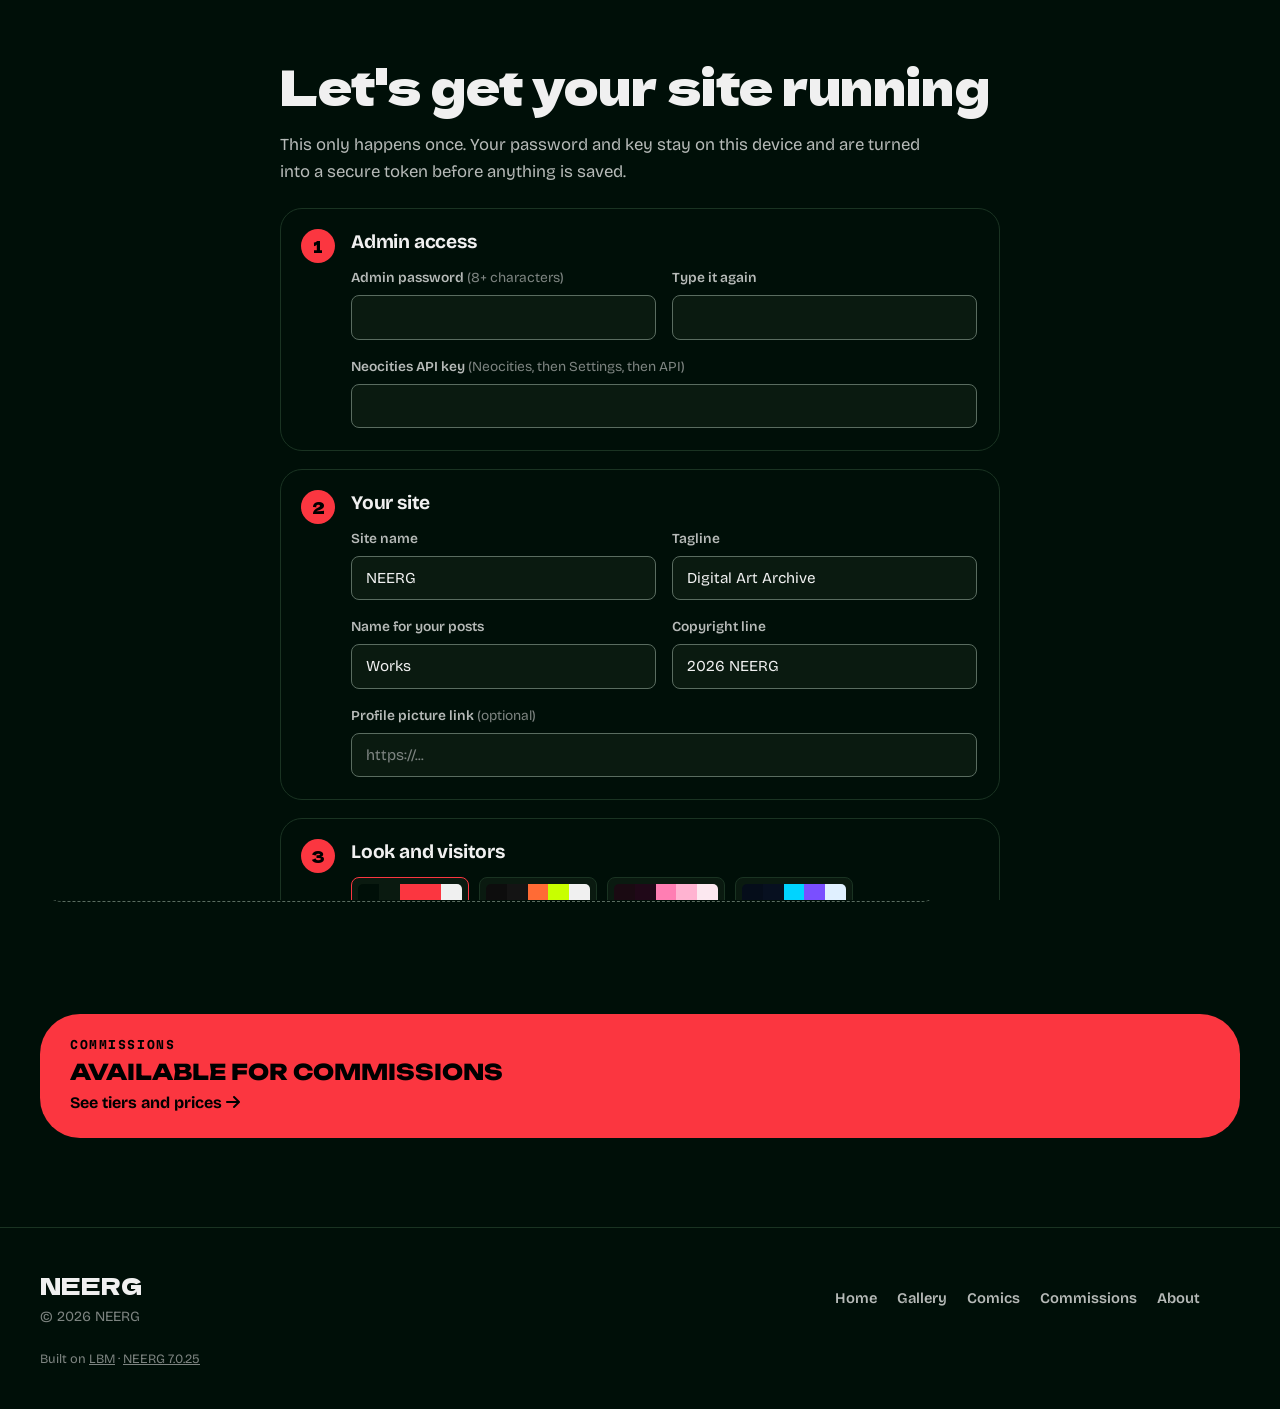
==== commit 815eef72: "7.0.25: your colors on every Commissions design; pop-out only for cut-out art - Rounded panels, Post" ====
--- a/index.html
+++ b/index.html
@@ -11,7 +11,7 @@
     <meta http-equiv="Content-Security-Policy" content="default-src * 'unsafe-inline' 'unsafe-eval' data: blob:; img-src * data: blob:; media-src * data: blob:; connect-src * 'unsafe-inline';">
 
     <!--
-    NEERG 7.0.24 · index.html
+    NEERG 7.0.25 · index.html
     A self-hosted art blog for Neocities, built on LBM by applesaucy.
 
     Upload index.html and the css, js and fonts folders to your Neocities root.
@@ -41,10 +41,10 @@
     <link rel="preconnect" href="https://fonts.gstatic.com" crossorigin>
     <link rel="stylesheet" href="https://fonts.googleapis.com/css2?family=Anton&family=Bricolage+Grotesque:opsz,wght@12..96,400..800&family=Dela+Gothic+One&family=Martian+Mono:wght@400..600&family=Unbounded:wght@600..900&display=swap">
     <!-- The ?v= tag makes browsers fetch fresh copies after an update. Set it to the new version (NEERG_VERSION in logic.js) with every update. -->
-    <link rel="stylesheet" href="css/style.css?v=7.0.24">
+    <link rel="stylesheet" href="css/style.css?v=7.0.25">
 
     <script defer src="js/marked.min.js"></script>
-    <script defer src="js/logic.js?v=7.0.24"></script>
+    <script defer src="js/logic.js?v=7.0.25"></script>
 </head>
 <body>
 
@@ -699,6 +699,7 @@
                             <label class="swatch"><input type="color" id="cm-f-ink"><span>Ink</span></label>
                             <label class="swatch"><input type="color" id="cm-f-tapecolor"><span>Corner tape</span></label>
                         </div>
+                        <p class="hint">Each tier's own color and these colors show on every page design. On Rounded panels, Poster frame and Character strips, <strong>Ink</strong> is the page background and <strong>Paper</strong> colors the terms box. The corner tape only shows on the original taped poster.</p>
                         <button type="button" class="btn small" data-action="comm-colors-reset" style="align-self:flex-start">Reset poster colors</button>
                     </fieldset>
 
@@ -1100,7 +1101,7 @@
             <a href="#/about">About</a>
         </nav>
         <div class="social-icons" id="footer-social"></div>
-        <p class="footer-credit">Built on <a href="https://lbm-test.neocities.org" target="_blank" rel="noopener">LBM</a> · <a href="https://github.com/Neerg18/lbm/blob/main/CHANGELOG.md" target="_blank" rel="noopener" id="footer-version">NEERG 7.0.24</a><span id="footer-feed" hidden> · <a href="feed.xml" type="application/rss+xml">RSS feed</a></span></p>
+        <p class="footer-credit">Built on <a href="https://lbm-test.neocities.org" target="_blank" rel="noopener">LBM</a> · <a href="https://github.com/Neerg18/lbm/blob/main/CHANGELOG.md" target="_blank" rel="noopener" id="footer-version">NEERG 7.0.25</a><span id="footer-feed" hidden> · <a href="feed.xml" type="application/rss+xml">RSS feed</a></span></p>
     </div>
 </footer>
 
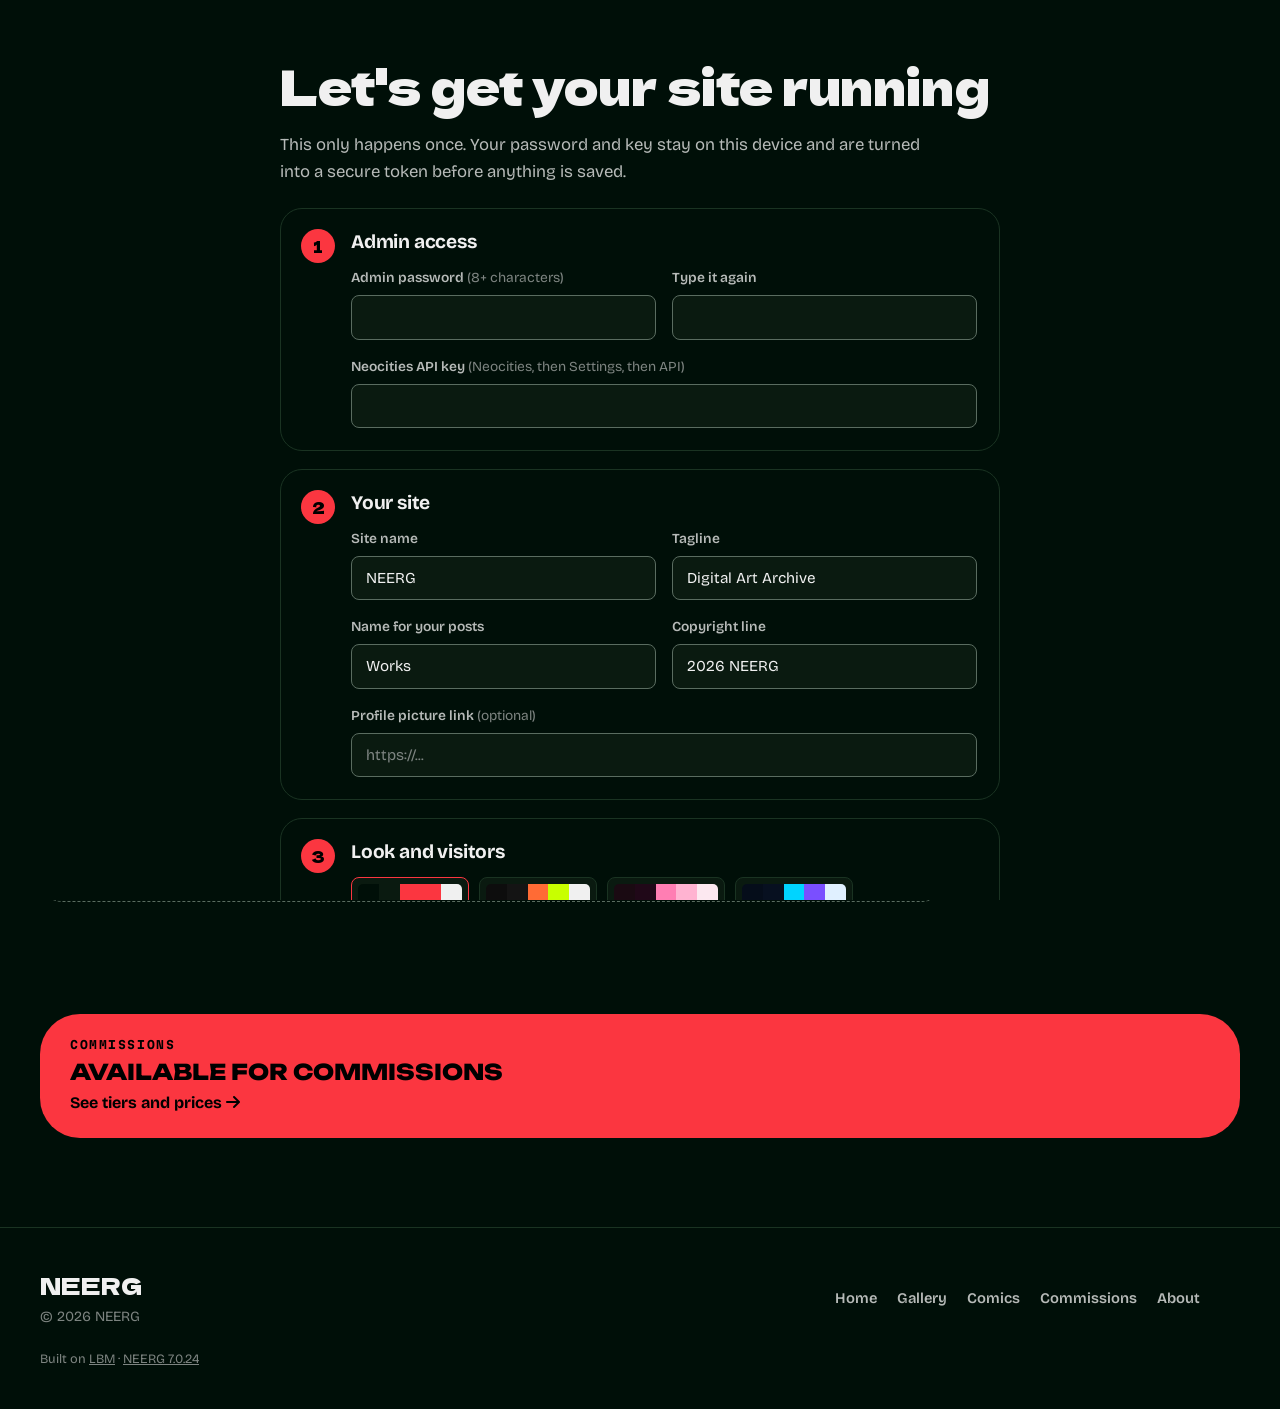
==== commit ba62ac38: "Make the Commissions colors change a 7.0.24 hotfix, not 7.0.25 Keeps the version at 7.0.24 (file hea" ====
--- a/index.html
+++ b/index.html
@@ -11,7 +11,7 @@
     <meta http-equiv="Content-Security-Policy" content="default-src * 'unsafe-inline' 'unsafe-eval' data: blob:; img-src * data: blob:; media-src * data: blob:; connect-src * 'unsafe-inline';">
 
     <!--
-    NEERG 7.0.25 · index.html
+    NEERG 7.0.24 · index.html
     A self-hosted art blog for Neocities, built on LBM by applesaucy.
 
     Upload index.html and the css, js and fonts folders to your Neocities root.
@@ -41,10 +41,10 @@
     <link rel="preconnect" href="https://fonts.gstatic.com" crossorigin>
     <link rel="stylesheet" href="https://fonts.googleapis.com/css2?family=Anton&family=Bricolage+Grotesque:opsz,wght@12..96,400..800&family=Dela+Gothic+One&family=Martian+Mono:wght@400..600&family=Unbounded:wght@600..900&display=swap">
     <!-- The ?v= tag makes browsers fetch fresh copies after an update. Set it to the new version (NEERG_VERSION in logic.js) with every update. -->
-    <link rel="stylesheet" href="css/style.css?v=7.0.25">
+    <link rel="stylesheet" href="css/style.css?v=7.0.24">
 
     <script defer src="js/marked.min.js"></script>
-    <script defer src="js/logic.js?v=7.0.25"></script>
+    <script defer src="js/logic.js?v=7.0.24"></script>
 </head>
 <body>
 
@@ -699,7 +699,6 @@
                             <label class="swatch"><input type="color" id="cm-f-ink"><span>Ink</span></label>
                             <label class="swatch"><input type="color" id="cm-f-tapecolor"><span>Corner tape</span></label>
                         </div>
-                        <p class="hint">Each tier's own color and these colors show on every page design. On Rounded panels, Poster frame and Character strips, <strong>Ink</strong> is the page background and <strong>Paper</strong> colors the terms box. The corner tape only shows on the original taped poster.</p>
                         <button type="button" class="btn small" data-action="comm-colors-reset" style="align-self:flex-start">Reset poster colors</button>
                     </fieldset>
 
@@ -1101,7 +1100,7 @@
             <a href="#/about">About</a>
         </nav>
         <div class="social-icons" id="footer-social"></div>
-        <p class="footer-credit">Built on <a href="https://lbm-test.neocities.org" target="_blank" rel="noopener">LBM</a> · <a href="https://github.com/Neerg18/lbm/blob/main/CHANGELOG.md" target="_blank" rel="noopener" id="footer-version">NEERG 7.0.25</a><span id="footer-feed" hidden> · <a href="feed.xml" type="application/rss+xml">RSS feed</a></span></p>
+        <p class="footer-credit">Built on <a href="https://lbm-test.neocities.org" target="_blank" rel="noopener">LBM</a> · <a href="https://github.com/Neerg18/lbm/blob/main/CHANGELOG.md" target="_blank" rel="noopener" id="footer-version">NEERG 7.0.24</a><span id="footer-feed" hidden> · <a href="feed.xml" type="application/rss+xml">RSS feed</a></span></p>
     </div>
 </footer>
 
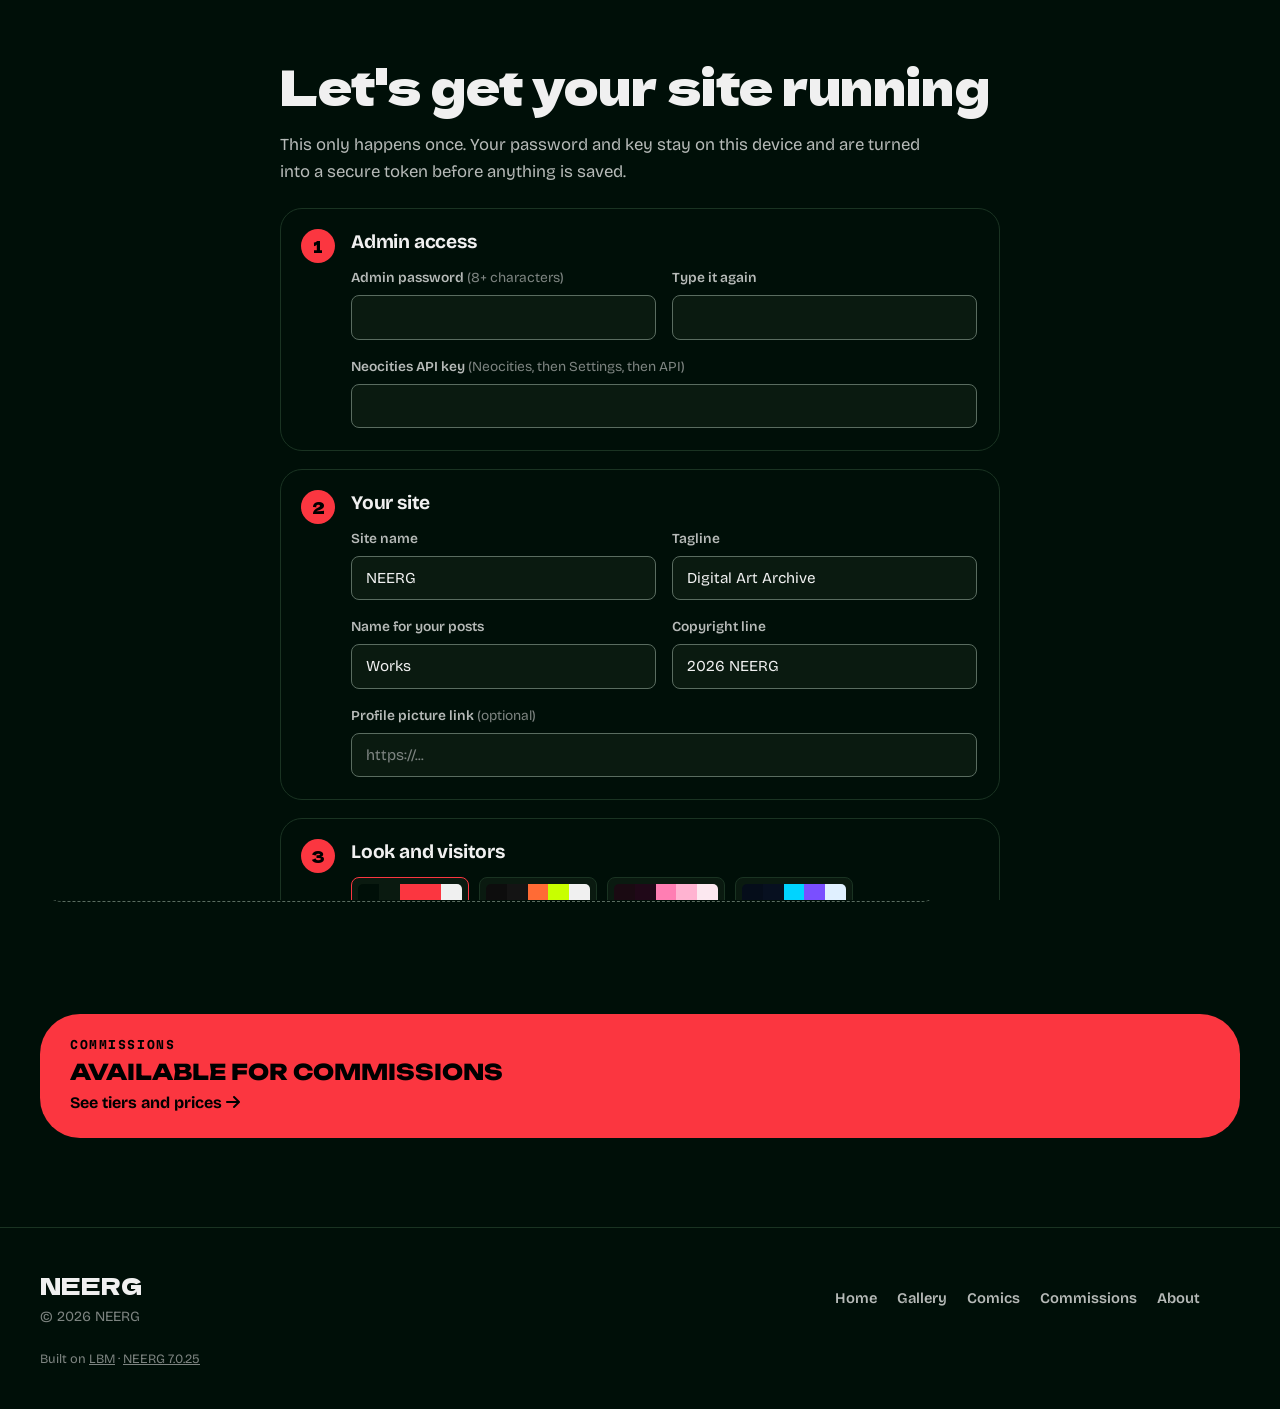
==== commit 5763cba3: "7.0.25: retro loading window; version, README and changelog - The first-visit loader is now a "loadi" ====
--- a/index.html
+++ b/index.html
@@ -11,7 +11,7 @@
     <meta http-equiv="Content-Security-Policy" content="default-src * 'unsafe-inline' 'unsafe-eval' data: blob:; img-src * data: blob:; media-src * data: blob:; connect-src * 'unsafe-inline';">
 
     <!--
-    NEERG 7.0.24 · index.html
+    NEERG 7.0.25 · index.html
     A self-hosted art blog for Neocities, built on LBM by applesaucy.
 
     Upload index.html and the css, js and fonts folders to your Neocities root.
@@ -41,10 +41,10 @@
     <link rel="preconnect" href="https://fonts.gstatic.com" crossorigin>
     <link rel="stylesheet" href="https://fonts.googleapis.com/css2?family=Anton&family=Bricolage+Grotesque:opsz,wght@12..96,400..800&family=Dela+Gothic+One&family=Martian+Mono:wght@400..600&family=Unbounded:wght@600..900&display=swap">
     <!-- The ?v= tag makes browsers fetch fresh copies after an update. Set it to the new version (NEERG_VERSION in logic.js) with every update. -->
-    <link rel="stylesheet" href="css/style.css?v=7.0.24">
+    <link rel="stylesheet" href="css/style.css?v=7.0.25">
 
     <script defer src="js/marked.min.js"></script>
-    <script defer src="js/logic.js?v=7.0.24"></script>
+    <script defer src="js/logic.js?v=7.0.25"></script>
 </head>
 <body>
 
@@ -52,12 +52,18 @@
 
 <!-- ═══════════ LOADING + AGE CHECK ═══════════ -->
 <div class="gate" id="gate" role="dialog" aria-modal="true" aria-labelledby="gate-question">
-    <div class="gate-loader" id="gate-loader">
-        <div class="gate-loader-row">
-            <span id="gate-label">LOADING...</span>
-            <span id="gate-pct">0%</span>
-        </div>
-        <div class="gate-bar"><div class="gate-bar-fill" id="gate-bar"></div></div>
+    <div class="gate-window gate-loader" id="gate-loader">
+        <div class="gate-titlebar"><span>loading.exe</span><span aria-hidden="true">✕</span></div>
+        <div class="gate-load">
+            <p class="gate-count" aria-hidden="true"><span id="gate-pct">000</span><small>%</small></p>
+            <div class="gate-bar" id="gate-bar" role="progressbar" aria-label="Loading the site" aria-valuemin="0" aria-valuemax="100" aria-valuenow="0"><i></i></div>
+            <ul class="gate-log" aria-hidden="true">
+                <li data-file="system.js">Settings<i></i><b></b></li>
+                <li data-file="posts.js">Artwork<i></i><b></b></li>
+                <li data-file="comics.js">Comics<i></i><b></b></li>
+                <li data-file="interactions.js">Likes and comments<i></i><b></b></li>
+            </ul>
+        </div>
     </div>
     <div class="gate-window" id="gate-window" hidden>
         <div class="gate-titlebar"><span>verify.exe</span><span aria-hidden="true">✕</span></div>
@@ -398,688 +404,8 @@
                 </form>
             </div>
 
-            <div class="dash" id="admin-panel" hidden>
-                <div class="dash-head">
-                    <div class="dash-title">
-                        <h1>Dashboard</h1>
-                        <span class="sync-chip" id="sync-chip" data-state="idle">All changes synced</span>
-                    </div>
-                    <div class="dash-actions">
-                        <button class="btn" data-action="force-sync"><i class="fa-solid fa-rotate" aria-hidden="true"></i> Sync everything</button>
-                        <button class="btn" data-action="open-cleanup"><i class="fa-solid fa-broom" aria-hidden="true"></i> Clean up</button>
-                        <button class="btn" data-action="download-backup"><i class="fa-solid fa-download" aria-hidden="true"></i> Back up</button>
-                        <button class="btn btn-ghost" data-action="logout">Log out</button>
-                    </div>
-                </div>
-
-                <div class="notice" id="recovery" hidden></div>
-                <div class="notice" id="backup-nudge" role="status" hidden></div>
-
-                <div class="dash-tabs" role="tablist" aria-label="Admin sections">
-                    <button role="tab" data-action="admin-tab" data-tab="post" aria-selected="true">New post</button>
-                    <button role="tab" data-action="admin-tab" data-tab="posts" aria-selected="false">Posts</button>
-                    <button role="tab" data-action="admin-tab" data-tab="comics" aria-selected="false">Comics</button>
-                    <button role="tab" data-action="admin-tab" data-tab="chars" aria-selected="false">Characters</button>
-                    <button role="tab" data-action="admin-tab" data-tab="series" aria-selected="false">Series</button>
-                    <button role="tab" data-action="admin-tab" data-tab="comm" aria-selected="false">Commissions</button>
-                    <button role="tab" data-action="admin-tab" data-tab="site" aria-selected="false">Site info</button>
-                    <button role="tab" data-action="admin-tab" data-tab="look" aria-selected="false">Colors &amp; style</button>
-                    <button role="tab" data-action="admin-tab" data-tab="banner" aria-selected="false">Home page</button>
-                    <button role="tab" data-action="admin-tab" data-tab="links" aria-selected="false">Social links</button>
-                </div>
-
-                <!-- New post -->
-                <div class="dash-panel" data-tab-panel="post" role="tabpanel">
-                    <div class="compose">
-                        <div class="compose-main">
-                            <label class="field">
-                                <span>Caption</span>
-                                <textarea id="np-content" rows="7" placeholder="Say something about this piece. Markdown works: **bold**, *italic*, [link](https://...)"></textarea>
-                            </label>
-                            <label class="field">
-                                <span>Picture description <em>(optional: read aloud to people who use screen readers)</em></span>
-                                <input type="text" id="np-alt" placeholder="For example: a girl in a red coat walking a fox through snow">
-                            </label>
-                            <div class="field">
-                                <span>Tags</span>
-                                <div class="chips chips-toggle" id="np-tags"></div>
-                                <input type="text" id="np-custom-tags" placeholder="More tags, separated by commas">
-                            </div>
-                            <label class="check"><input type="checkbox" id="np-pinned"> <span>Pin to the top of the feed</span></label>
-                            <label class="check"><input type="checkbox" id="np-later"> <span>Schedule it to go up later</span></label>
-                            <label class="field" id="np-at-field" hidden><span>Goes up at <em>(your time; until then only you can see it, in Posts)</em></span><input type="datetime-local" id="np-at"></label>
-                        </div>
-                        <div class="compose-media">
-                            <div class="dropzone" id="np-drop" data-input="np-files" tabindex="0" role="button" aria-label="Add images, video or audio">
-                                <i class="fa-regular fa-image" aria-hidden="true"></i>
-                                <p><strong>Drop images or video here</strong><br>or click to browse. You can also paste an image.</p>
-                                <input type="file" id="np-files" accept="image/*,video/*,audio/*" multiple hidden>
-                            </div>
-                            <div class="inline-form">
-                                <input type="url" id="np-url" placeholder="Or paste a link to an image or video" aria-label="Media link">
-                                <button class="btn" data-action="np-add-url">Add</button>
-                            </div>
-                            <ol class="queue" id="np-queue"></ol>
-                            <div class="field">
-                                <span>Sketch <em>(optional: adds a slider so visitors can compare it with the first picture)</em></span>
-                                <div class="inline-form">
-                                    <input type="text" id="np-sketch" placeholder="img/sketch.png or https://..." aria-label="Sketch link">
-                                    <label class="btn file-btn"><i class="fa-solid fa-upload" aria-hidden="true"></i> Upload<input type="file" accept="image/*" data-upload-target="np-sketch" hidden></label>
-                                </div>
-                            </div>
-                            <label class="field"><span>The slider starts at</span><select id="np-sketch-start"><option value="middle">Half way</option><option value="sketch">The sketch</option><option value="finished">The finished piece</option></select></label>
-                        </div>
-                    </div>
-                    <div class="form-foot">
-                        <button class="btn btn-primary" data-action="publish-post" id="np-publish"><i class="fa-solid fa-paper-plane" aria-hidden="true"></i> Publish post</button>
-                    </div>
-
-                    <details class="drawer">
-                        <summary>Upload many images as separate posts</summary>
-                        <div class="drawer-body">
-                            <p class="hint">Each image becomes its own post. The tags you picked above are added to all of them.</p>
-                            <div class="dropzone small" id="bulk-drop" data-input="bulk-files" tabindex="0" role="button" aria-label="Choose images for bulk upload">
-                                <p><strong>Choose images</strong> or drop them here</p>
-                                <input type="file" id="bulk-files" accept="image/*" multiple hidden>
-                            </div>
-                            <div class="thumb-row" id="bulk-preview"></div>
-                            <div class="progress" id="bulk-progress" hidden>
-                                <div class="progress-row"><span id="bulk-progress-text">Uploading</span><span id="bulk-progress-count"></span></div>
-                                <div class="progress-bar"><div class="progress-fill" id="bulk-progress-bar"></div></div>
-                            </div>
-                            <button class="btn btn-primary" data-action="bulk-upload" id="bulk-btn" disabled>Upload as separate posts</button>
-                        </div>
-                    </details>
-                </div>
-
-                <!-- Manage posts -->
-                <div class="dash-panel" data-tab-panel="posts" role="tabpanel" hidden>
-                    <div class="list-tools">
-                        <label class="search">
-                            <i class="fa-solid fa-magnifying-glass" aria-hidden="true"></i>
-                            <input type="search" id="mp-search" placeholder="Find a post" aria-label="Find a post">
-                        </label>
-                        <span class="section-count" id="mp-count"></span>
-                    </div>
-                    <div class="manage-list" id="mp-list"></div>
-                </div>
-
-                <!-- Comics -->
-                <div class="dash-panel" data-tab-panel="comics" role="tabpanel" hidden>
-                    <div class="form-card">
-                        <h2>New comic</h2>
-                        <div class="form-grid">
-                            <label class="field"><span>Title</span><input type="text" id="nc-title" placeholder="Comic title"></label>
-                            <label class="field"><span>Tags</span><input type="text" id="nc-tags" placeholder="fantasy, action"></label>
-                            <label class="field"><span>Cover image link <em>(optional, page 1 is used if empty)</em></span><input type="url" id="nc-cover" placeholder="https://..."></label>
-                            <label class="field"><span>Opens in <em>(readers can still switch)</em></span><select id="nc-mode"><option value="page">One page at a time</option><option value="scroll">Long scroll</option><option value="spread">Two pages, like a comic book</option></select></label>
-                        </div>
-                        <div class="dropzone small" id="nc-drop" data-input="nc-files" tabindex="0" role="button" aria-label="Choose comic pages">
-                            <p><strong>Choose pages</strong> or drop them here, in reading order</p>
-                            <input type="file" id="nc-files" accept="image/*" multiple hidden>
-                        </div>
-                        <p class="hint">Drag thumbnails to reorder. Pages upload to the comic's own folder on your site, like img/comics/space-cats/ for a comic called Space Cats.</p>
-                        <div class="page-sorter" id="nc-pages"></div>
-                        <div class="progress" id="nc-progress" hidden>
-                            <div class="progress-row"><span id="nc-progress-text">Uploading</span></div>
-                            <div class="progress-bar"><div class="progress-fill" id="nc-progress-bar"></div></div>
-                        </div>
-                        <button class="btn btn-primary" data-action="comic-create">Create comic</button>
-                    </div>
-
-                    <div class="section-head">
-                        <h2>Your comics</h2>
-                        <div class="row-actions">
-                            <button class="btn small" data-action="comics-download"><i class="fa-solid fa-download" aria-hidden="true"></i> comics.js</button>
-                            <button class="btn small" data-action="comics-sync"><i class="fa-solid fa-rotate" aria-hidden="true"></i> Sync comics</button>
-                        </div>
-                    </div>
-                    <div class="manage-list" id="mc-list"></div>
-                </div>
-
-                <!-- Characters -->
-                <div class="dash-panel" data-tab-panel="chars" role="tabpanel" hidden>
-                    <div class="form-card">
-                        <h2 id="chf-heading">New character</h2>
-                        <div class="form-grid">
-                            <label class="field"><span>Name</span><input type="text" id="chf-name" placeholder="Their name"></label>
-                            <label class="field"><span>Tag that links their art <em>(posts with this tag show on their page)</em></span><input type="text" id="chf-tag" list="chf-tags" placeholder="their-name"><datalist id="chf-tags"></datalist></label>
-                            <label class="field span-2"><span>One-line description</span><input type="text" id="chf-role" placeholder="Who they are, in a few words"></label>
-                            <label class="field span-2"><span>Bio <em>(Markdown works: **bold**, *italic*)</em></span><textarea id="chf-bio" rows="4" placeholder="A few sentences about them"></textarea></label>
-                            <div class="field span-2">
-                                <span>Reference picture</span>
-                                <div class="inline-form">
-                                    <input type="text" id="chf-img" placeholder="img/reference.png or https://..." aria-label="Reference picture link">
-                                    <label class="btn file-btn"><i class="fa-solid fa-upload" aria-hidden="true"></i> Upload<input type="file" accept="image/*" data-upload-target="chf-img" hidden></label>
-                                </div>
-                            </div>
-                            <div class="field span-2">
-                                <span>Colors <em>(picked from the reference picture; change any of them, or set all three to black to hide them)</em></span>
-                                <div class="chf-colors">
-                                    <input type="color" id="chf-c1" aria-label="First color">
-                                    <input type="color" id="chf-c2" aria-label="Second color">
-                                    <input type="color" id="chf-c3" aria-label="Third color">
-                                    <button class="btn small" data-action="chf-pick-colors"><i class="fa-solid fa-palette" aria-hidden="true"></i> Pick from the picture</button>
-                                </div>
-                            </div>
-                            <label class="field"><span>First drawn <em>(optional)</em></span><input type="text" id="chf-first" placeholder="Spring 2024"></label>
-                            <label class="field"><span>Appears in <em>(optional)</em></span><input type="text" id="chf-appears" placeholder="A comic or series"></label>
-                        </div>
-                        <div class="form-foot">
-                            <button class="btn btn-ghost" data-action="chf-cancel" id="chf-cancel" hidden>Cancel</button>
-                            <button class="btn btn-primary" data-action="chf-save" id="chf-save">Add character</button>
-                        </div>
-                    </div>
-                    <div class="section-head"><h2>Your characters</h2></div>
-                    <div class="manage-list" id="chf-list"></div>
-                    <div class="form-card">
-                        <h2>Page intro</h2>
-                        <label class="field"><span>A line at the top of the Characters page <em>(leave it empty for the standard one)</em></span><input type="text" id="chf-intro" placeholder="Everyone who shows up in my art"></label>
-                        <div class="form-foot"><button class="btn" data-action="chf-intro-save">Save intro</button></div>
-                    </div>
-                </div>
-
-                <!-- Series -->
-                <div class="dash-panel" data-tab-panel="series" role="tabpanel" hidden>
-                    <div class="form-card">
-                        <h2 id="srf-heading">New series</h2>
-                        <div class="form-grid">
-                            <label class="field"><span>Title</span><input type="text" id="srf-name" placeholder="Inktober 2026"></label>
-                            <label class="field"><span>Description <em>(optional)</em></span><input type="text" id="srf-desc" placeholder="What this series is about"></label>
-                        </div>
-                        <div class="field">
-                            <span>Pieces, in order <em>(the first one is the cover; use the arrows or drag to reorder)</em></span>
-                            <ol class="queue" id="srf-parts"></ol>
-                        </div>
-                        <div class="field">
-                            <span>Add pieces <em>(tap a picture to add it, tap again to take it out)</em></span>
-                            <input type="search" id="srf-search" placeholder="Search captions and tags" aria-label="Search your posts">
-                            <div class="srf-pick" id="srf-pick"></div>
-                        </div>
-                        <div class="form-foot">
-                            <button class="btn btn-ghost" data-action="srf-cancel" id="srf-cancel" hidden>Cancel</button>
-                            <button class="btn btn-primary" data-action="srf-save" id="srf-save">Add series</button>
-                        </div>
-                    </div>
-                    <div class="section-head"><h2>Your series</h2></div>
-                    <div class="manage-list" id="srf-list"></div>
-                </div>
-
-                <!-- Commissions -->
-                <div class="dash-panel" data-tab-panel="comm" role="tabpanel" hidden>
-                    <fieldset class="group">
-                        <legend>Page design</legend>
-                        <p class="hint">How your Commissions page looks. In the three new designs the page shows only your tiers; picking one opens its own page with your add-ons, terms of service and the request button. Press Save to switch.</p>
-                        <div class="ab-picks" role="radiogroup" aria-label="Commissions page design">
-                            <label class="ab-pick"><input type="radio" name="comm-design" value="original"><span class="ab-mini cmx-mini is-original" aria-hidden="true"><i></i><i></i><i></i></span><b>Original poster</b><small>Your taped poster with a card for each tier</small></label>
-                            <label class="ab-pick"><input type="radio" name="comm-design" value="event"><span class="ab-mini cmx-mini is-event" aria-hidden="true"><i></i><i></i><i></i></span><b>Rounded panels</b><small>Bright panels with a white star, and art-tool stickers</small></label>
-                            <label class="ab-pick"><input type="radio" name="comm-design" value="signal"><span class="ab-mini cmx-mini is-signal" aria-hidden="true"><i></i><i></i><i></i></span><b>Poster frame</b><small>A sky poster with orbit rings over a yellow strip of tiers</small></label>
-                            <label class="ab-pick"><input type="radio" name="comm-design" value="strips"><span class="ab-mini cmx-mini is-strips" aria-hidden="true"><i></i><i></i><i></i></span><b>Character strips</b><small>Tall slanted posters; the one you pick slides left</small></label>
-                        </div>
-                    </fieldset>
-
-                    <fieldset class="group">
-                        <legend>Open or closed</legend>
-                        <button type="button" class="cm-switch" id="cm-switch" data-action="comm-toggle" aria-pressed="false">
-                            <span class="cm-switch-tapes" aria-hidden="true"><i></i><i></i><i></i></span>
-                            <span class="cm-switch-text">
-                                <strong id="cm-switch-label">Commissions are open</strong>
-                                <span id="cm-switch-sub">Click to close them and tape off your Commissions page.</span>
-                            </span>
-                        </button>
-                        <p class="hint">This button saves and syncs straight away. Your status badge flips between Open and Closed with it, unless you've written your own.</p>
-                        <div class="field">
-                            <span>Status badge</span>
-                            <div class="chips" id="status-presets"></div>
-                        </div>
-                        <div class="form-grid">
-                            <label class="field"><span>Status text</span><input type="text" id="s-status-text" placeholder="AVAILABLE FOR COMMISSIONS"></label>
-                            <label class="field field-color"><span>Status color</span><input type="color" id="s-status-color"></label>
-                        </div>
-                    </fieldset>
-
-                    <fieldset class="group">
-                        <legend>Page text</legend>
-                        <div class="form-grid">
-                            <label class="field"><span>Big title</span><input type="text" id="cm-f-title" placeholder="COMMISSIONS" maxlength="24"></label>
-                            <label class="field"><span>Name on the blue tape</span><input type="text" id="cm-f-handle" placeholder="Your site name"></label>
-                            <label class="field span-2"><span>Contact line on the blue tape</span><input type="text" id="cm-f-contact" placeholder="DM or you@email.com"></label>
-                            <label class="field"><span>Request link <em>(a form, or mailto:you@site.com)</em></span><input type="text" id="s-comm-link" placeholder="https://..."></label>
-                            <label class="field"><span>Request button text</span><input type="text" id="cm-f-button" placeholder="Request a commission"></label>
-                        </div>
-                    </fieldset>
-
-                    <fieldset class="group">
-                        <legend>Tiers</legend>
-                        <p class="hint">Each tier is a card with example art, its name running down the side, your notes and a price badge. Art with a see-through background (a PNG) can pop out of its frame like a sticker. <strong>Spots</strong> is how many of that tier you take at a time: when they're all filled, the new designs show "Full right now" and turn off its request button.</p>
-                        <div class="tier-list" id="cm-tier-list"></div>
-                        <button type="button" class="btn" data-action="tier-add" style="align-self:flex-start"><i class="fa-solid fa-plus" aria-hidden="true"></i> Add tier</button>
-                    </fieldset>
-
-                    <fieldset class="group">
-                        <legend>Add-ons</legend>
-                        <p class="hint">Extras buyers can add on a tier's page, like an extra character. The new designs add them to the total.</p>
-                        <div class="addon-list" id="cm-addon-list"></div>
-                        <button type="button" class="btn" data-action="addon-add" style="align-self:flex-start"><i class="fa-solid fa-plus" aria-hidden="true"></i> Add an add-on</button>
-                    </fieldset>
-
-                    <fieldset class="group">
-                        <legend>Terms of service</legend>
-                        <p class="hint">Sections like Ordering, Payment or Refunds. Each one opens and closes on the page.</p>
-                        <div class="tier-list" id="cm-tsec-list"></div>
-                        <button type="button" class="btn" data-action="tsec-add" style="align-self:flex-start"><i class="fa-solid fa-plus" aria-hidden="true"></i> Add a section</button>
-                        <div class="form-grid">
-                            <label class="field"><span>Will draw <em>(one per line)</em></span><textarea id="cm-f-will" rows="3" placeholder="Original characters&#10;Fan art"></textarea></label>
-                            <label class="field"><span>Won't draw <em>(one per line; shown in red)</em></span><textarea id="cm-f-wont" rows="3" placeholder="Gore&#10;Hateful content"></textarea></label>
-                        </div>
-                        <label class="check"><input type="checkbox" id="cm-f-agree"> <span>Buyers must tick "I've read the terms" before the request button works <em>(new designs)</em></span></label>
-                        <label class="field"><span>Simple terms <em>(one per line; Markdown works; used only when you have no sections above)</em></span><textarea id="cm-f-terms" rows="4" placeholder="Payment upfront via PayPal or Ko-fi.&#10;No refunds once work has started."></textarea></label>
-                        <div class="field">
-                            <span>Picture beside the terms <em>(leave empty to use your profile picture)</em></span>
-                            <div class="inline-form">
-                                <input type="text" id="cm-f-termspic" placeholder="img/me.png or https://..." aria-label="Picture beside the terms">
-                                <button type="button" class="btn small" data-action="pick-image" data-target="cm-f-termspic">From posts</button>
-                                <label class="btn small file-btn"><i class="fa-solid fa-upload" aria-hidden="true"></i> Upload<input type="file" accept="image/*" data-upload-target="cm-f-termspic" hidden></label>
-                            </div>
-                        </div>
-                        <label class="field"><span>Extra details <em>(optional, shown under the terms; Markdown works)</em></span><textarea id="s-comm-info" rows="5"></textarea></label>
-                    </fieldset>
-
-                    <fieldset class="group">
-                        <legend>When closed</legend>
-                        <div class="hz-sample" aria-hidden="true"><span id="cm-tape-sample">COMMISSIONS CLOSED</span></div>
-                        <label class="field"><span>Words on the hazard tape <em>(one per line)</em></span><textarea id="cm-f-tape" rows="3" placeholder="COMMISSIONS CLOSED&#10;CLOSED&#10;CHECK BACK SOON"></textarea></label>
-                        <label class="field"><span>Closed message <em>(optional, shown under the title)</em></span><input type="text" id="cm-f-closednote" placeholder="Back soon! Follow me to hear when slots open."></label>
-                    </fieldset>
-
-                    <fieldset class="group">
-                        <legend>Poster colors</legend>
-                        <div class="swatches compact">
-                            <label class="swatch"><input type="color" id="cm-f-paper"><span>Paper</span></label>
-                            <label class="swatch"><input type="color" id="cm-f-ink"><span>Ink</span></label>
-                            <label class="swatch"><input type="color" id="cm-f-tapecolor"><span>Corner tape</span></label>
-                        </div>
-                        <button type="button" class="btn small" data-action="comm-colors-reset" style="align-self:flex-start">Reset poster colors</button>
-                    </fieldset>
-
-                    <div class="form-foot sticky-foot">
-                        <a class="btn btn-ghost" href="#/commissions">View page</a>
-                        <button class="btn btn-primary" data-action="comm-save">Save &amp; sync</button>
-                    </div>
-                </div>
-
-                <!-- Site info -->
-                <div class="dash-panel" data-tab-panel="site" role="tabpanel" hidden>
-                    <fieldset class="group">
-                        <legend>Identity</legend>
-                        <div class="form-grid">
-                            <label class="field"><span>Site name</span><input type="text" id="s-sitename"></label>
-                            <label class="field"><span>Tagline</span><input type="text" id="s-tagline"></label>
-                            <label class="field"><span>Name for your posts</span><input type="text" id="s-feedname" placeholder="Works"></label>
-                            <label class="field"><span>Copyright line</span><input type="text" id="s-copyright" placeholder="2026 NEERG"></label>
-                            <div class="field span-2">
-                                <span>Profile picture</span>
-                                <div class="inline-form">
-                                    <input type="text" id="s-pfp" placeholder="img/me.png or https://..." aria-label="Profile picture link">
-                                    <label class="btn file-btn"><i class="fa-solid fa-upload" aria-hidden="true"></i> Upload<input type="file" accept="image/*" data-upload-target="s-pfp" hidden></label>
-                                </div>
-                            </div>
-                        </div>
-                    </fieldset>
-
-                    <fieldset class="group">
-                        <legend>About page</legend>
-                        <div class="field">
-                            <span>Cover design</span>
-                            <div class="ab-picks" role="radiogroup" aria-label="About page design">
-                                <label class="ab-pick"><input type="radio" name="about-style" value="broadcast"><span class="ab-mini is-broadcast" aria-hidden="true"><i></i><i></i><i></i></span><b>Broadcast</b><small>A VHS screen with your newest art and TV listings</small></label>
-                                <label class="ab-pick"><input type="radio" name="about-style" value="mixtape"><span class="ab-mini is-mixtape" aria-hidden="true"><i></i><i></i><i></i></span><b>Mixtape</b><small>A cassette label, a shelf of tapes and a label sheet</small></label>
-                                <label class="ab-pick"><input type="radio" name="about-style" value="spectrum"><span class="ab-mini is-spectrum" aria-hidden="true"><i></i><i></i><i></i></span><b>Spectrum</b><small>A rainbow label poster with your posts as tour dates</small></label>
-                            </div>
-                        </div>
-                        <label class="field"><span>Bio <em>(Markdown works)</em></span><textarea id="s-bio" rows="5" placeholder="Who you are, what you make, what you're into."></textarea></label>
-                    </fieldset>
-
-                    <p class="hint">Commission prices, status and terms now live in their own <a href="#/admin" data-action="goto-admin-tab" data-tab="comm">Commissions</a> tab.</p>
-
-                    <fieldset class="group">
-                        <legend>Visitors</legend>
-                        <label class="check"><input type="checkbox" id="s-agegate"> <span>Ask first-time visitors to confirm they're 18 or older</span></label>
-                        <label class="field"><span>Theme for first-time visitors <em>(they can still switch with the sun/moon button)</em></span>
-                            <select id="s-start-theme"><option value="dark">Dark</option><option value="light">Light</option><option value="device">Match their phone or computer</option></select>
-                        </label>
-                        <label class="check"><input type="checkbox" id="s-blur"> <span>Blur posts tagged NSFW until a visitor taps to reveal</span></label>
-                        <label class="check"><input type="checkbox" id="s-comments"> <span>Allow comments</span></label>
-                        <label class="check"><input type="checkbox" id="s-reactions"> <span>Show like and dislike buttons</span></label>
-                        <div class="form-grid">
-                            <label class="field"><span>Reaction style</span>
-                                <select id="s-reaction-style">
-                                    <option value="thumb">Thumbs</option>
-                                    <option value="arrow">Arrows</option>
-                                    <option value="faces">Custom text</option>
-                                </select>
-                            </label>
-                            <label class="field"><span>Featured posts on Home</span>
-                                <select id="s-featured">
-                                    <option value="recent">Newest work</option>
-                                    <option value="popular">Most liked</option>
-                                    <option value="pinned">Pinned posts only</option>
-                                    <option value="off">Hide featured</option>
-                                </select>
-                            </label>
-                            <label class="field"><span>Recommended comic on Home</span>
-                                <select id="s-rec-comic">
-                                    <option value="">Newest comic</option>
-                                    <option value="off">Don't show one</option>
-                                </select>
-                            </label>
-                            <label class="field"><span>Like text <em>(custom text style)</em></span><input type="text" id="s-like-label"></label>
-                            <label class="field"><span>Dislike text <em>(custom text style)</em></span><input type="text" id="s-dislike-label"></label>
-                        </div>
-                    </fieldset>
-
-                    <fieldset class="group aotd-admin">
-                        <legend>Art of Today pop-up</legend>
-                        <label class="check"><input type="checkbox" id="s-aotd"> <span>Show a pop-up with one piece from your archive the first time someone visits each day <em>(closing it hides it until tomorrow)</em></span></label>
-
-                        <div class="aotd-sec">
-                            <h3 class="aotd-h">Design</h3>
-                            <div class="aotd-modes" role="radiogroup" aria-label="How the design is picked">
-                                <label class="aotd-mode"><input type="radio" name="aotd-mode" value="random"> A different design every day</label>
-                                <label class="aotd-mode"><input type="radio" name="aotd-mode" value="one"> Always use one design</label>
-                            </div>
-                            <p class="hint" id="aotd-mode-help"></p>
-                            <div class="aotd-tiles" id="aotd-tiles"></div>
-                            <p class="hint">Some designs have a color to choose under their picture. The eye button previews that design.</p>
-                        </div>
-
-                        <div class="aotd-sec">
-                            <h3 class="aotd-h">Artwork</h3>
-                            <label class="check"><input type="radio" name="aotd-art" value="all"> <span>A random piece from all posts</span></label>
-                            <label class="check"><input type="radio" name="aotd-art" value="board"> <span>A random piece from one board</span></label>
-                            <label class="field aotd-indent" id="aotd-board-field"><span>Board</span><select id="s-aotd-board"></select></label>
-                            <label class="check"><input type="radio" name="aotd-art" value="pick"> <span>The same piece I pick</span></label>
-                            <div class="aotd-indent aotd-pick" id="aotd-pick-field">
-                                <span class="aotd-pick-show" id="aotd-pick-show"></span>
-                                <button type="button" class="btn small" data-action="aotd-choose">Choose a piece</button>
-                                <input type="hidden" id="s-aotd-post">
-                            </div>
-                            <label class="check"><input type="checkbox" id="s-aotd-nsfw"> <span>Skip posts tagged NSFW <em>(the pop-up can appear on top of any page, so this keeps it safe to open anywhere)</em></span></label>
-                        </div>
-
-                        <div class="aotd-sec">
-                            <h3 class="aotd-h">Words and timing</h3>
-                            <div class="form-grid">
-                                <label class="field"><span>Headline</span><input type="text" id="s-aotd-headline" maxlength="40" placeholder="Art of Today"></label>
-                                <label class="field"><span>Message <em>(leave empty for none)</em></span><input type="text" id="s-aotd-message" maxlength="80" placeholder="One piece a day, picked just for you."></label>
-                                <label class="field"><span>Show it after</span>
-                                    <select id="s-aotd-delay">
-                                        <option value="1">1 second</option>
-                                        <option value="2">2 seconds</option>
-                                        <option value="5">5 seconds</option>
-                                    </select>
-                                </label>
-                                <label class="field"><span>Animation</span>
-                                    <select id="s-aotd-anim">
-                                        <option value="design">Each design's own entrance and exit</option>
-                                        <option value="fade">Simple fade</option>
-                                        <option value="none">No animation</option>
-                                    </select>
-                                </label>
-                            </div>
-                            <p class="hint">Visitors whose device asks for less motion always get a simple fade.</p>
-                            <label class="check"><input type="checkbox" id="s-aotd-phones"> <span>Also show it on phones</span></label>
-                            <p class="hint">Each visitor sees it once a day. Everyone gets the same piece and design on the same day.</p>
-                            <div><button type="button" class="btn" data-action="preview-aotd"><i class="fa-regular fa-eye" aria-hidden="true"></i> Preview today's pop-up</button></div>
-                        </div>
-                    </fieldset>
-
-                    <fieldset class="group">
-                        <legend>Search and sharing</legend>
-                        <div class="form-grid">
-                            <label class="field"><span>Browser tab title</span><input type="text" id="s-title"></label>
-                            <label class="field"><span>Description for search engines</span><input type="text" id="s-desc"></label>
-                        </div>
-                        <p class="hint">When someone shares a link to your site on Discord, Bluesky, X or in a text message, it shows this title and description with a picture. Browsers show the tab icon next to the title.</p>
-                        <div class="form-grid">
-                            <label class="field"><span>Link picture</span>
-                                <select id="lp-pic"><option value="newest">My newest piece</option><option value="pfp">My profile picture</option><option value="own">A picture I choose</option></select>
-                            </label>
-                            <label class="field"><span>Tab icon</span>
-                                <select id="lp-icon"><option value="pfp">My profile picture</option><option value="pic">Same as the link picture</option><option value="own">A picture I choose</option></select>
-                            </label>
-                        </div>
-                        <div class="field" id="lp-pic-field" hidden>
-                            <span>Picture for links</span>
-                            <div class="inline-form">
-                                <input type="text" id="lp-pic-url" placeholder="img/..." aria-label="Picture for links">
-                                <button type="button" class="btn small" data-action="pick-image" data-target="lp-pic-url">From posts</button>
-                                <label class="btn small file-btn"><i class="fa-solid fa-upload" aria-hidden="true"></i> Upload<input type="file" accept="image/*" data-upload-target="lp-pic-url" hidden></label>
-                            </div>
-                        </div>
-                        <div class="field" id="lp-icon-field" hidden>
-                            <span>Picture for the tab icon <em>(a square one works best)</em></span>
-                            <div class="inline-form">
-                                <input type="text" id="lp-icon-url" placeholder="img/..." aria-label="Picture for the tab icon">
-                                <button type="button" class="btn small" data-action="pick-image" data-target="lp-icon-url">From posts</button>
-                                <label class="btn small file-btn"><i class="fa-solid fa-upload" aria-hidden="true"></i> Upload<input type="file" accept="image/*" data-upload-target="lp-icon-url" hidden></label>
-                            </div>
-                        </div>
-                        <div class="lp-preview" aria-hidden="true">
-                            <div class="lp-tab"><img id="lp-tab-icon" alt=""><span id="lp-tab-title"></span><i class="fa-solid fa-xmark"></i></div>
-                            <div class="lp-card">
-                                <small id="lp-card-site"></small>
-                                <strong id="lp-card-title"></strong>
-                                <span id="lp-card-desc"></span>
-                                <img id="lp-card-img" alt="">
-                            </div>
-                        </div>
-                        <p class="lp-status" id="lp-status" role="status"></p>
-                        <label class="check"><input type="checkbox" id="s-feed"> <span>Keep an RSS feed, so people can follow your new posts in a feed reader <em>(feed.xml, updated whenever you save a post)</em></span></label>
-                        <p class="lp-status" id="feed-status" role="status"></p>
-                        <div class="row-actions">
-                            <button class="btn" data-action="lp-update" id="lp-update"><i class="fa-solid fa-paper-plane" aria-hidden="true"></i> Update link preview</button>
-                            <button class="btn btn-ghost" data-action="lp-download" id="lp-download" hidden><i class="fa-solid fa-download" aria-hidden="true"></i> Download index.html</button>
-                        </div>
-                    </fieldset>
-
-                    <fieldset class="group">
-                        <legend>Advanced</legend>
-                        <div class="field">
-                            <span>Page background image <em>(optional)</em></span>
-                            <div class="inline-form">
-                                <input type="text" id="s-bgimage" placeholder="https://..." aria-label="Background image link">
-                                <label class="btn file-btn"><i class="fa-solid fa-upload" aria-hidden="true"></i> Upload<input type="file" accept="image/*" data-upload-target="s-bgimage" hidden></label>
-                            </div>
-                        </div>
-                        <label class="check"><input type="checkbox" id="s-webp"> <span>Save uploaded PNG and JPG images as smaller WebP files <em>(saves Neocities space; animated images are left alone)</em></span></label>
-                        <label class="field"><span>Custom CSS</span><textarea id="s-css" rows="5" class="code" spellcheck="false"></textarea></label>
-                        <label class="field"><span>New Neocities API key <em>(only if you regenerated it)</em></span><input type="password" id="s-newkey" autocomplete="off" placeholder="Leave empty to keep your current key"></label>
-                    </fieldset>
-
-                    <div class="form-foot sticky-foot">
-                        <button class="btn btn-primary" data-action="site-save">Save &amp; sync</button>
-                    </div>
-                </div>
-
-                <!-- Colors & style -->
-                <div class="dash-panel" data-tab-panel="look" role="tabpanel" hidden>
-                    <fieldset class="group">
-                        <legend>Palette</legend>
-                        <p class="hint">Your site has a dark and a light palette. Visitors switch between them with the sun and moon button. Changes preview live on this page.</p>
-                        <div class="seg" role="group" aria-label="Palette to edit">
-                            <button data-action="studio-mode" data-mode="dark" aria-pressed="true"><i class="fa-solid fa-moon" aria-hidden="true"></i> Dark palette</button>
-                            <button data-action="studio-mode" data-mode="light" aria-pressed="false"><i class="fa-solid fa-sun" aria-hidden="true"></i> Light palette</button>
-                        </div>
-                        <div class="swatches" id="studio-swatches"></div>
-                        <p class="contrast" id="studio-contrast"></p>
-
-                        <div class="field">
-                            <span>Start from a preset</span>
-                            <div class="presets" id="studio-presets"></div>
-                        </div>
-
-                        <div class="generator">
-                            <label class="field field-color"><span>Build from one color</span><input type="color" id="gen-base" value="#fb3640"></label>
-                            <label class="field"><span>Color harmony</span>
-                                <select id="gen-harmony">
-                                    <option value="analogous">Analogous: neighbors, calm</option>
-                                    <option value="complementary">Complementary: opposites, punchy</option>
-                                    <option value="split">Split complementary: lively but balanced</option>
-                                    <option value="triadic">Triadic: playful</option>
-                                    <option value="tetradic">Tetradic: lots of variety</option>
-                                    <option value="mono">Monochrome: one hue</option>
-                                </select>
-                            </label>
-                            <button class="btn" data-action="studio-generate"><i class="fa-solid fa-wand-magic-sparkles" aria-hidden="true"></i> Generate</button>
-                        </div>
-                    </fieldset>
-
-                    <fieldset class="group">
-                        <legend>Reaction buttons</legend>
-                        <div class="swatches compact">
-                            <label class="swatch"><input type="color" id="c-like"><span>Like</span></label>
-                            <label class="swatch"><input type="color" id="c-like-ink"><span>Like text</span></label>
-                            <label class="swatch"><input type="color" id="c-dislike"><span>Dislike</span></label>
-                            <label class="swatch"><input type="color" id="c-dislike-ink"><span>Dislike text</span></label>
-                        </div>
-                    </fieldset>
-
-                    <fieldset class="group">
-                        <legend>Profile ring</legend>
-                        <div class="ring-editor">
-                            <div class="ring ring-preview" id="ring-preview"><span class="ring-fallback" aria-hidden="true">✦</span></div>
-                            <div class="ring-controls">
-                                <div class="field">
-                                    <span>Gradient colors</span>
-                                    <div class="color-row">
-                                        <input type="color" id="ring-c1" aria-label="Ring color 1">
-                                        <input type="color" id="ring-c2" aria-label="Ring color 2">
-                                        <input type="color" id="ring-c3" aria-label="Ring color 3">
-                                    </div>
-                                </div>
-                                <div class="presets ring-presets" id="ring-presets"></div>
-                                <div class="form-grid">
-                                    <label class="field"><span>Direction</span>
-                                        <select id="ring-dir">
-                                            <option value="135deg">Diagonal ↘</option>
-                                            <option value="to right">Horizontal →</option>
-                                            <option value="to bottom">Vertical ↓</option>
-                                            <option value="to top right">Diagonal ↗</option>
-                                            <option value="circle">Radial</option>
-                                        </select>
-                                    </label>
-                                    <label class="field"><span>Thickness <output id="ring-width-out">4px</output></span><input type="range" id="ring-width" min="2" max="12" value="4"></label>
-                                    <label class="field"><span>Glow <output id="ring-glow-out">8px</output></span><input type="range" id="ring-glow" min="0" max="30" value="8"></label>
-                                </div>
-                            </div>
-                        </div>
-                    </fieldset>
-
-                    <div class="form-foot sticky-foot">
-                        <span class="unsaved" id="studio-unsaved" hidden>Unsaved color changes</span>
-                        <button class="btn btn-ghost" data-action="studio-discard">Discard</button>
-                        <button class="btn btn-primary" data-action="studio-save">Save &amp; sync</button>
-                    </div>
-                </div>
-
-                <!-- Home page: header, text band and side sliders -->
-                <div class="dash-panel" data-tab-panel="banner" role="tabpanel" hidden>
-                    <fieldset class="group">
-                        <legend>Header panels</legend>
-                        <div class="seg" role="group" aria-label="Where header images come from">
-                            <button data-action="banner-mode" data-mode="auto" aria-pressed="true">Latest posts</button>
-                            <button data-action="banner-mode" data-mode="manual" aria-pressed="false">Pick my own</button>
-                        </div>
-                        <label class="field narrow"><span>Number of panels</span>
-                            <select id="bn-count"><option value="2">2</option><option value="3">3</option><option value="4">4</option></select>
-                        </label>
-                        <p class="hint" id="bn-auto-hint">Your newest image posts fill the header automatically.</p>
-                        <div class="banner-rows" id="bn-manual" hidden></div>
-                        <p class="hint" id="bn-manual-hint" hidden>Any panel you leave empty uses one of your newest posts.</p>
-                    </fieldset>
-
-                    <fieldset class="group">
-                        <legend>Scrolling text band</legend>
-                        <label class="check"><input type="checkbox" id="bn-marquee"> <span>Show a scrolling text band under the header</span></label>
-                        <div id="bn-marquee-fields" hidden>
-                            <label class="field"><span>Text, one item per line</span><textarea id="bn-items" rows="4" placeholder="NEW WORK EVERY WEEK&#10;COMMISSIONS OPEN"></textarea></label>
-                            <div class="form-grid">
-                                <label class="field"><span>Speed <output id="bn-speed-out">20s per loop</output></span><input type="range" id="bn-speed" min="5" max="60" value="20"></label>
-                                <label class="field narrow"><span>Separator</span><input type="text" id="bn-sep" maxlength="3" value="✦"></label>
-                                <label class="field field-color"><span>Band color</span><input type="color" id="bn-bg"></label>
-                                <label class="field field-color"><span>Text color</span><input type="color" id="bn-fg"></label>
-                            </div>
-                        </div>
-                    </fieldset>
-
-                    <fieldset class="group sl-admin">
-                        <legend>Side sliders</legend>
-                        <p class="hint">Tall sliders beside Recent works that show one picture at a time and keep moving to the next. Laptops show only the right one, and phones show one sideways under the comics bar.</p>
-                        <div class="sl-layout">
-                            <div class="sl-fields">
-                                <div class="form-grid">
-                                    <label class="field"><span>Where they sit</span>
-                                        <select id="sl-where">
-                                            <option value="both">Both sides</option>
-                                            <option value="right">Right only</option>
-                                            <option value="left">Left only</option>
-                                            <option value="off">Off</option>
-                                        </select>
-                                    </label>
-                                    <label class="field"><span>What they show</span>
-                                        <select id="sl-show">
-                                            <option value="random">Random art, a new mix every visit</option>
-                                            <option value="newest">Newest art</option>
-                                            <option value="pick">Pieces I pick</option>
-                                            <option value="comics">Comics</option>
-                                            <option value="mix">Art, comics and a commissions ad</option>
-                                            <option value="own">My own images</option>
-                                        </select>
-                                    </label>
-                                    <label class="field"><span>Change every <output id="sl-secs-out">3 seconds</output></span><input type="range" id="sl-secs" min="2" max="10" value="3"></label>
-                                    <label class="field"><span>Slide direction</span>
-                                        <select id="sl-dir">
-                                            <option value="up">Up</option>
-                                            <option value="down">Down</option>
-                                        </select>
-                                    </label>
-                                </div>
-                                <div class="field" id="sl-pick-field">
-                                    <span>Pieces I pick <em id="sl-pick-count"></em></span>
-                                    <div class="sl-picks" id="sl-picks"></div>
-                                </div>
-                                <div class="field" id="sl-own-field">
-                                    <span>My own images <em>(each can link anywhere)</em></span>
-                                    <div class="sl-own" id="sl-own"></div>
-                                    <button type="button" class="btn small" data-action="sl-own-add"><i class="fa-solid fa-plus" aria-hidden="true"></i> Add image</button>
-                                </div>
-                            </div>
-                            <div class="sl-preview">
-                                <span class="sl-preview-label">Preview</span>
-                                <div class="ha-rail" id="sl-preview"></div>
-                            </div>
-                        </div>
-                    </fieldset>
-
-                    <div class="form-foot sticky-foot">
-                        <button class="btn btn-primary" data-action="banner-save">Save &amp; sync</button>
-                    </div>
-                </div>
-
-                <!-- Social links -->
-                <div class="dash-panel" data-tab-panel="links" role="tabpanel" hidden>
-                    <fieldset class="group">
-                        <legend>Social links</legend>
-                        <p class="hint">These show on your header, About page, Commissions page and footer.</p>
-                        <div class="links-editor" id="links-editor"></div>
-                        <button class="btn" data-action="link-add"><i class="fa-solid fa-plus" aria-hidden="true"></i> Add link</button>
-                    </fieldset>
-                    <div class="form-foot sticky-foot">
-                        <button class="btn btn-primary" data-action="links-save">Save &amp; sync</button>
-                    </div>
-                </div>
-            </div>
+            <!-- The dashboard itself is in admin.js, which loads when Admin opens, so visitors never download it -->
+            <div class="dash" id="admin-panel" hidden></div>
         </div>
     </section>
 </main>
@@ -1100,7 +426,7 @@
             <a href="#/about">About</a>
         </nav>
         <div class="social-icons" id="footer-social"></div>
-        <p class="footer-credit">Built on <a href="https://lbm-test.neocities.org" target="_blank" rel="noopener">LBM</a> · <a href="https://github.com/Neerg18/lbm/blob/main/CHANGELOG.md" target="_blank" rel="noopener" id="footer-version">NEERG 7.0.24</a><span id="footer-feed" hidden> · <a href="feed.xml" type="application/rss+xml">RSS feed</a></span></p>
+        <p class="footer-credit">Built on <a href="https://lbm-test.neocities.org" target="_blank" rel="noopener">LBM</a> · <a href="https://github.com/Neerg18/lbm/blob/main/CHANGELOG.md" target="_blank" rel="noopener" id="footer-version">NEERG 7.0.25</a><span id="footer-feed" hidden> · <a href="feed.xml" type="application/rss+xml">RSS feed</a></span></p>
     </div>
 </footer>
 
@@ -1184,32 +510,8 @@
     </div>
 </div>
 
-<!-- ═══════════ ADD PAGES TO A COMIC ═══════════ -->
-<div class="overlay modal" id="ap-modal" role="dialog" aria-modal="true" aria-labelledby="ap-heading" hidden>
-    <div class="modal-card">
-        <div class="modal-head">
-            <div>
-                <h2 id="ap-heading">Add pages</h2>
-                <p class="modal-sub"><span id="ap-title"></span> <span id="ap-count"></span></p>
-            </div>
-            <button class="icon-btn" data-action="modal-close" aria-label="Close"><i class="fa-solid fa-xmark" aria-hidden="true"></i></button>
-        </div>
-        <div class="dropzone small" id="ap-drop" data-input="ap-files" tabindex="0" role="button" aria-label="Choose new pages">
-            <p><strong>Choose new pages</strong> or drop them here</p>
-            <input type="file" id="ap-files" accept="image/*" multiple hidden>
-        </div>
-        <p class="hint">New pages go after the last page. Drag to reorder before uploading.</p>
-        <div class="page-sorter" id="ap-pages"></div>
-        <div class="progress" id="ap-progress" hidden>
-            <div class="progress-row"><span id="ap-progress-text">Uploading</span></div>
-            <div class="progress-bar"><div class="progress-fill" id="ap-progress-bar"></div></div>
-        </div>
-        <div class="form-foot">
-            <button class="btn btn-ghost" data-action="modal-close">Cancel</button>
-            <button class="btn btn-primary" data-action="ap-submit">Upload &amp; add pages</button>
-        </div>
-    </div>
-</div>
+<!-- A window only Admin opens goes here; admin.js has it -->
+<template id="admin-window-0"></template>
 
 <!-- ═══════════ CONNECTION REPAIR ═══════════ -->
 <div class="overlay modal" id="repair-modal" role="dialog" aria-modal="true" aria-labelledby="repair-heading" hidden>
@@ -1227,80 +529,8 @@
     </div>
 </div>
 
-<!-- ═══════════ CLEANUP ═══════════ -->
-<div class="overlay modal" id="cleanup-modal" role="dialog" aria-modal="true" aria-labelledby="cleanup-heading" hidden>
-    <div class="modal-card">
-        <div class="modal-head">
-            <h2 id="cleanup-heading">Clean up your data</h2>
-            <button class="icon-btn" data-action="modal-close" aria-label="Close"><i class="fa-solid fa-xmark" aria-hidden="true"></i></button>
-        </div>
-        <h3 class="mini-head">Storage</h3>
-        <div class="bars" id="cleanup-bars"></div>
-        <p class="hint" id="cleanup-total"></p>
-        <h3 class="mini-head">What we found</h3>
-        <div class="issues" id="cleanup-issues"></div>
-        <h3 class="mini-head">Tools</h3>
-        <div class="tool-grid">
-            <button class="btn small" data-action="cleanup" data-fn="trim"><i class="fa-solid fa-scissors" aria-hidden="true"></i> Trim extra spaces</button>
-            <button class="btn small" data-action="cleanup" data-fn="dupes"><i class="fa-solid fa-copy" aria-hidden="true"></i> Remove duplicates</button>
-            <button class="btn small" data-action="cleanup" data-fn="orphans"><i class="fa-solid fa-ghost" aria-hidden="true"></i> Clear orphaned likes</button>
-            <button class="btn small" data-action="cleanup" data-fn="empty"><i class="fa-solid fa-broom" aria-hidden="true"></i> Strip empty fields</button>
-            <button class="btn small" data-action="cleanup" data-fn="compact"><i class="fa-solid fa-compress" aria-hidden="true"></i> Compact data</button>
-            <button class="btn small" data-action="cleanup" data-fn="base64"><i class="fa-solid fa-image" aria-hidden="true"></i> Strip inline images</button>
-            <button class="btn small danger" data-action="cleanup" data-fn="old"><i class="fa-solid fa-calendar-xmark" aria-hidden="true"></i> Delete old posts</button>
-            <button class="btn small danger" data-action="cleanup" data-fn="nuke"><i class="fa-solid fa-fire" aria-hidden="true"></i> Erase all likes &amp; comments</button>
-        </div>
-        <h3 class="mini-head">Shrink images</h3>
-        <div class="shrink">
-            <p class="hint" id="shrink-info">Makes smaller WebP copies of the PNG and JPG images on your site and switches your posts over to them.</p>
-            <div class="progress" id="shrink-progress" hidden>
-                <div class="progress-row"><span id="shrink-text">Shrinking</span><span id="shrink-count"></span></div>
-                <div class="progress-bar"><div class="progress-fill" id="shrink-bar"></div></div>
-            </div>
-            <div class="row-actions">
-                <button class="btn small" data-action="shrink-start" id="shrink-start"><i class="fa-solid fa-feather" aria-hidden="true"></i> Shrink images to WebP</button>
-                <button class="btn small btn-ghost" data-action="shrink-stop" id="shrink-stop" hidden>Stop after this one</button>
-            </div>
-            <div class="shrink-left" id="shrink-left" hidden>
-                <p><strong id="shrink-left-count"></strong> Your posts no longer use these, so delete them in your <a href="https://neocities.org/dashboard" target="_blank" rel="noopener">Neocities dashboard</a> to free up the space.</p>
-                <textarea id="shrink-list" class="code" rows="5" readonly aria-label="Old image files to delete"></textarea>
-                <div class="row-actions">
-                    <button class="btn small" data-action="shrink-copy"><i class="fa-regular fa-copy" aria-hidden="true"></i> Copy list</button>
-                    <button class="btn small" data-action="shrink-download"><i class="fa-solid fa-download" aria-hidden="true"></i> Download list</button>
-                    <button class="btn small btn-ghost" data-action="shrink-forget">I've deleted them</button>
-                </div>
-            </div>
-        </div>
-        <h3 class="mini-head">Small previews</h3>
-        <div class="shrink">
-            <p class="hint" id="pv-info">Makes small copies of your pictures for cards, boards and sliders, so pages load faster.</p>
-            <div class="progress" id="pv-progress" hidden>
-                <div class="progress-row"><span id="pv-text">Making previews</span><span id="pv-count"></span></div>
-                <div class="progress-bar"><div class="progress-fill" id="pv-bar"></div></div>
-            </div>
-            <div class="row-actions">
-                <button class="btn small" data-action="pv-start" id="pv-start"><i class="fa-solid fa-image" aria-hidden="true"></i> Make small previews</button>
-                <button class="btn small btn-ghost" data-action="pv-stop" id="pv-stop" hidden>Stop after this one</button>
-            </div>
-        </div>
-        <h3 class="mini-head">Activity</h3>
-        <div class="log" id="cleanup-log"><div class="log-entry dim">Nothing run yet.</div></div>
-        <div class="form-foot">
-            <button class="btn btn-primary btn-block" data-action="cleanup" data-fn="full">Run all safe cleanups &amp; sync</button>
-        </div>
-    </div>
-</div>
-
-<!-- ═══════════ IMAGE PICKER ═══════════ -->
-<div class="overlay modal" id="picker-modal" role="dialog" aria-modal="true" aria-labelledby="picker-heading" hidden>
-    <div class="modal-card wide">
-        <div class="modal-head">
-            <h2 id="picker-heading">Choose an image</h2>
-            <button class="icon-btn" data-action="modal-close" aria-label="Close"><i class="fa-solid fa-xmark" aria-hidden="true"></i></button>
-        </div>
-        <div class="picker-grid" id="picker-grid"></div>
-    </div>
-</div>
+<!-- A window only Admin opens goes here; admin.js has it -->
+<template id="admin-window-1"></template>
 
 <!-- ═══════════ ARE YOU SURE? (filled in by askConfirm in logic.js) ═══════════ -->
 <div class="overlay modal confirm-modal" id="confirm-modal" role="alertdialog" aria-modal="true" aria-labelledby="confirm-heading" aria-describedby="confirm-text" hidden>
--- a/css/style.css
+++ b/css/style.css
@@ -1,5 +1,5 @@
 /*
- NEERG 7.0.24 · style.css
+ NEERG 7.0.25 · style.css
  Every color below comes from your palette in Admin, Colors & style.
  The values in :root are only the defaults used before your settings load.
 */
@@ -20,16 +20,11 @@
 .fa-solid{font-weight:900}
 .fa-regular{font-weight:400}
 .fa-brands{font-family:"Font Awesome 6 Brands";font-weight:400}
-.fa-align-left{--fa:"\f036"}
 .fa-arrow-down{--fa:"\f063"}
 .fa-arrow-right{--fa:"\f061"}
 .fa-arrow-up{--fa:"\f062"}
-.fa-arrows-rotate{--fa:"\f021"}
 .fa-bluesky{--fa:"\e671"}
-.fa-book{--fa:"\f02d"}
 .fa-book-open{--fa:"\f518"}
-.fa-broom{--fa:"\f51a"}
-.fa-calendar-xmark{--fa:"\f273"}
 .fa-chevron-left{--fa:"\f053"}
 .fa-chevron-right{--fa:"\f054"}
 .fa-circle-check{--fa:"\f058"}
@@ -38,19 +33,12 @@
 .fa-circle-info{--fa:"\f05a"}
 .fa-circle-notch{--fa:"\f1ce"}
 .fa-comment{--fa:"\f075"}
-.fa-compress{--fa:"\f066"}
-.fa-copy{--fa:"\f0c5"}
 .fa-deviantart{--fa:"\f1bd"}
 .fa-discord{--fa:"\f392"}
-.fa-download{--fa:"\f019"}
 .fa-envelope{--fa:"\f0e0"}
-.fa-eye{--fa:"\f06e"}
 .fa-eye-slash{--fa:"\f070"}
 .fa-feather{--fa:"\f52d"}
-.fa-film{--fa:"\f008"}
-.fa-fire{--fa:"\f06d"}
 .fa-gear{--fa:"\f013"}
-.fa-ghost{--fa:"\f6e2"}
 .fa-image{--fa:"\f03e"}
 .fa-images{--fa:"\f302"}
 .fa-instagram{--fa:"\f16d"}
@@ -60,13 +48,9 @@
 .fa-mug-hot{--fa:"\f7b6"}
 .fa-music{--fa:"\f001"}
 .fa-palette{--fa:"\f53f"}
-.fa-paper-plane{--fa:"\f1d8"}
 .fa-patreon{--fa:"\f3d9"}
 .fa-pixiv{--fa:"\e640"}
 .fa-play{--fa:"\f04b"}
-.fa-plus{--fa:"\2b"}
-.fa-rotate{--fa:"\f2f1"}
-.fa-scissors{--fa:"\f0c4"}
 .fa-share-nodes{--fa:"\f1e0"}
 .fa-sun{--fa:"\f185"}
 .fa-threads{--fa:"\e618"}
@@ -75,11 +59,8 @@
 .fa-thumbtack{--fa:"\f08d"}
 .fa-tiktok{--fa:"\e07b"}
 .fa-trash-can{--fa:"\f2ed"}
-.fa-triangle-exclamation{--fa:"\f071"}
 .fa-tumblr{--fa:"\f173"}
 .fa-twitch{--fa:"\f1e8"}
-.fa-upload{--fa:"\f093"}
-.fa-wand-magic-sparkles{--fa:"\e2ca"}
 .fa-x-twitter{--fa:"\e61b"}
 .fa-xmark{--fa:"\f00d"}
 .fa-youtube{--fa:"\f167"}
@@ -250,12 +231,9 @@
 .btn-primary:hover { background: color-mix(in srgb, var(--accent) 86%, var(--text)); border-color: transparent; }
 .btn-ghost { background: transparent; border-color: transparent; color: var(--text-2); }
 .btn-ghost:hover { background: var(--surface); border-color: var(--line); }
-.btn.danger { color: var(--danger); border-color: color-mix(in srgb, var(--danger) 40%, transparent); background: transparent; }
-.btn.danger:hover { background: color-mix(in srgb, var(--danger) 12%, transparent); border-color: var(--danger); }
 .btn-block { width: 100%; }
 .btn.on-dark { background: rgba(255,255,255,.08); border-color: rgba(255,255,255,.2); color: #fff; }
 .btn.on-dark:hover { background: rgba(255,255,255,.16); }
-.file-btn { cursor: pointer; }
 
 .icon-btn {
     display: inline-flex; align-items: center; justify-content: center;
@@ -292,22 +270,6 @@
 .chip .n { font-size: .78em; opacity: .7; font-variant-numeric: tabular-nums; }
 .chips.static .chip { min-height: 26px; padding: 0 10px; font-size: .78rem; pointer-events: none; }
 a.chip { pointer-events: auto; }
-
-.seg {
-    display: inline-flex; padding: 4px; gap: 2px;
-    border-radius: var(--r-pill);
-    background: var(--surface);
-    border: 1px solid var(--line);
-}
-.seg button {
-    display: inline-flex; align-items: center; gap: .45em;
-    min-height: 34px; padding: 0 16px;
-    border-radius: var(--r-pill);
-    color: var(--text-2); font-size: .88rem; font-weight: 600;
-    transition: background-color .2s var(--ease), color .2s var(--ease);
-}
-.seg button:hover { color: var(--text); }
-.seg button[aria-pressed="true"] { background: var(--hl); color: var(--hl-ink); }
 
 .field { display: flex; flex-direction: column; gap: 6px; min-width: 0; }
 .field > span { font-size: .86rem; font-weight: 600; color: var(--text-2); }
@@ -351,22 +313,11 @@
 .check { display: flex; align-items: flex-start; gap: 10px; cursor: pointer; font-size: .95rem; color: var(--text-2); padding: 4px 0; }
 .check input { width: 18px; height: 18px; margin-top: 3px; accent-color: var(--hl); flex-shrink: 0; }
 
-.inline-form { display: flex; gap: 8px; }
-.inline-form input { flex: 1; }
-
 .form-grid { display: grid; grid-template-columns: repeat(2, minmax(0, 1fr)); gap: 16px; }
 .form-grid .span-2 { grid-column: 1 / -1; }
 
-.hint { font-size: .86rem; color: var(--text-3); }
-
 .shrink { display: flex; flex-direction: column; gap: 12px; }
-.shrink-left { display: flex; flex-direction: column; gap: 10px; padding: 14px; border: 1px dashed var(--line-strong); border-radius: var(--r-m); }
-.shrink-left p { font-size: .9rem; color: var(--text-2); }
-.shrink-left textarea { font-family: ui-monospace, Menlo, monospace; font-size: .8rem; }
 .progress { padding: 12px 14px; border-radius: var(--r-s); background: var(--surface); border: 1px solid var(--line); }
-.progress-row { display: flex; justify-content: space-between; font-size: .85rem; color: var(--text-2); margin-bottom: 8px; }
-.progress-bar { height: 6px; border-radius: 6px; background: var(--line); overflow: hidden; }
-.progress-fill { height: 100%; width: 0; background: var(--hl); border-radius: inherit; transition: width .3s var(--ease); }
 
 /* ═══════════════════════════════════════════
    LOADING + AGE CHECK (retro window, kept on purpose)
@@ -381,10 +332,30 @@
 }
 .gate-passed .gate { display: none; }
 .gate.is-leaving { opacity: 0; pointer-events: none; }
-.gate-loader { width: min(820px, 100% - 4rem); }
-.gate-loader-row { display: flex; justify-content: space-between; font-size: .85rem; letter-spacing: .1em; margin-bottom: .45rem; }
-.gate-bar { height: 34px; border: 2px solid var(--text); border-radius: 3px; overflow: hidden; }
-.gate-bar-fill { height: 100%; width: 0; background: var(--text); }
+/* The loader is a retro window too: a count, a bar of 20 blocks that light up one at a time while the next
+   one blinks (logic.js sets --f, from 0 to 1), and a line for each of the site's four files that turns to
+   OK as it arrives. */
+.gate-loader { width: min(540px, 100% - 32px); }
+.gate-load { padding: 1.5rem 1.6rem 1.6rem; }
+.gate-count { display: flex; align-items: baseline; margin: 0 0 .9rem; font-size: clamp(3.2rem, 17vw, 4.8rem); font-weight: 700; line-height: .9; letter-spacing: -.03em; font-variant-numeric: tabular-nums; }
+.gate-count small { margin-left: .12em; font-size: .42em; letter-spacing: 0; color: var(--hl); }
+.gate-bar { --blocks: repeating-linear-gradient(90deg, #000 0 calc(5% - 3px), transparent 0 5%); position: relative; height: 36px; overflow: hidden; border: 2px solid var(--line-strong); border-radius: 3px; background: var(--bg); }
+.gate-bar::before, .gate-bar i { content: ''; position: absolute; inset: 4px 1px 4px 4px; -webkit-mask: var(--blocks); mask: var(--blocks); }
+.gate-bar::before { background: var(--line); }
+.gate-bar i { background: linear-gradient(100deg, transparent 38%, rgba(255, 255, 255, .7) 50%, transparent 62%) 0 0 / 300% 100% no-repeat, var(--hl); clip-path: inset(0 calc(100% - var(--f, 0) * 100%) 0 0); animation: gateShine 1.5s linear infinite; }
+.gate-bar::after { content: ''; position: absolute; top: 4px; bottom: 4px; left: calc(4px + (100% - 5px) * var(--f, 0)); width: calc((100% - 5px) * .05 - 3px); background: var(--hl); animation: gateBlink .8s steps(2, jump-none) infinite; }
+.gate-log { display: grid; gap: .32rem; margin: 1.1rem 0 0; padding: 0; list-style: none; font-size: .76rem; letter-spacing: .08em; text-transform: uppercase; color: var(--text-3); }
+.gate-log li { display: flex; align-items: baseline; gap: .7em; }
+.gate-log i { flex: 1; border-bottom: 2px dotted; opacity: .45; transform: translateY(-.28em); }
+.gate-log b { min-width: 2ch; text-align: right; }
+.gate-log b::before { content: '··'; animation: gateBlink 1s steps(2, jump-none) infinite; }
+.gate-log li[data-state] { color: var(--text); }
+.gate-log li[data-state] b::before { content: 'OK'; color: var(--hl); animation: none; }
+.gate-log li[data-state="none"] b::before { content: '--'; color: var(--text-3); }
+.gate-loader.is-done .gate-count { color: var(--hl); }
+.gate-loader.is-done .gate-bar i { animation: none; }
+@keyframes gateBlink { 50% { opacity: 0; } }
+@keyframes gateShine { from { background-position: 150% 0, 0 0; } to { background-position: -50% 0, 0 0; } }
 
 .gate-window {
     border: 2px solid var(--line-strong);
@@ -635,12 +606,6 @@
 .view:not([data-view="home"]) { padding-top: clamp(28px, 5vw, 56px); }
 .view[data-view="home"] { margin-top: calc(var(--topbar-h) * -1); }
 
-.section-head {
-    display: flex; align-items: center; justify-content: space-between; gap: 12px; flex-wrap: wrap;
-    margin-bottom: 18px;
-}
-.section-head h2 { font-size: clamp(1.35rem, 2.4vw, 1.7rem); font-weight: 700; }
-.section-count { font-size: .9rem; color: var(--text-3); font-variant-numeric: tabular-nums; }
 .row-actions { display: flex; gap: 8px; flex-wrap: wrap; }
 
 /* ═══════════════════════════════════════════
@@ -1296,15 +1261,6 @@
 .ps-name { padding: 0; font: inherit; font-weight: 700; color: var(--accent); text-decoration: underline; text-underline-offset: 3px; }
 .ps-nav { display: inline-flex; gap: 6px; margin-left: auto; }
 
-/* Admin: character colors and the series piece picker */
-.chf-colors { display: flex; flex-wrap: wrap; align-items: center; gap: 10px; }
-.chf-colors input[type="color"] { width: 56px; height: 44px; padding: 3px; border: 1px solid var(--line); border-radius: var(--r-s); background: var(--surface); cursor: pointer; }
-.srf-pick { display: grid; grid-template-columns: repeat(auto-fill, minmax(84px, 1fr)); gap: 8px; max-height: 360px; overflow-y: auto; margin-top: 10px; padding: 2px; }
-.srf-pick button { position: relative; aspect-ratio: 1; padding: 0; overflow: hidden; border: 2px solid var(--line); border-radius: var(--r-s); background: var(--surface); }
-.srf-pick button img { width: 100%; height: 100%; object-fit: cover; display: block; }
-.srf-pick button[aria-pressed="true"] { border-color: var(--accent); box-shadow: 0 0 0 2px var(--accent); }
-.srf-num { position: absolute; top: 4px; left: 4px; min-width: 24px; height: 24px; padding: 0 6px; border-radius: 999px; background: var(--accent); color: var(--accent-ink); font-size: .78rem; font-weight: 800; display: grid; place-items: center; }
-.srf-empty { color: var(--text-3); padding: 10px 2px; list-style: none; }
 .zc-card .zg-sticker:nth-child(1) { left: 3%; }
 .zc-card .zg-sticker:nth-child(2) { left: 50%; translate: -50% 0; }
 .zc-card .zg-sticker:nth-child(3) { left: auto; right: 3%; }
@@ -1681,63 +1637,6 @@
     .cm-terms-text { columns: 1; }
 }
 
-/* Admin: Commissions tab */
-.cm-switch {
-    position: relative; overflow: hidden;
-    display: flex; align-items: center;
-    width: 100%; min-height: 96px; padding: 18px 22px;
-    border-radius: var(--r-l);
-    border: 2px solid color-mix(in srgb, #3DD68C 60%, transparent);
-    background: color-mix(in srgb, #3DD68C 12%, var(--surface));
-    color: var(--text); text-align: left;
-    transition: border-color .2s var(--ease), transform .15s var(--ease);
-}
-.cm-switch:hover { border-color: #3DD68C; }
-.cm-switch:active { transform: scale(.99); }
-.cm-switch-text { position: relative; z-index: 1; display: flex; flex-direction: column; gap: 4px; }
-.cm-switch-text strong { display: flex; align-items: center; gap: 12px; font-family: var(--font-display); font-weight: 400; font-size: 1.35rem; }
-.cm-switch-text strong::before { content: ""; width: 12px; height: 12px; flex: none; border-radius: 50%; background: #3DD68C; box-shadow: 0 0 0 4px color-mix(in srgb, #3DD68C 25%, transparent); }
-.cm-switch-text > span { color: var(--text-2); font-size: .92rem; }
-.cm-switch-tapes { display: none; }
-.cm-switch[data-state="closed"] { min-height: 132px; justify-content: center; border-color: #111; background: #F6C400; color: #111; }
-.cm-switch[data-state="closed"] .cm-switch-tapes { display: block; position: absolute; inset: 0; }
-.cm-switch-tapes i { position: absolute; left: -5%; width: 110%; height: 22px; background: repeating-linear-gradient(-50deg, #111 0 12px, #F6C400 12px 24px); box-shadow: 0 5px 10px -4px rgba(0,0,0,.55); }
-.cm-switch-tapes i:nth-child(1) { top: 12%; transform: rotate(3deg); }
-.cm-switch-tapes i:nth-child(2) { top: 72%; transform: rotate(-4deg); }
-.cm-switch-tapes i:nth-child(3) { top: 40%; transform: rotate(-16deg); }
-.cm-switch[data-state="closed"] .cm-switch-text { padding: 12px 18px; background: #111; color: #F6C400; transform: rotate(-1.5deg); box-shadow: 5px 5px 0 rgba(0,0,0,.3); }
-.cm-switch[data-state="closed"] .cm-switch-text strong::before { border-radius: 0; background: #F6C400; box-shadow: none; clip-path: polygon(50% 0, 100% 100%, 0 100%); width: 16px; height: 14px; }
-.cm-switch[data-state="closed"] .cm-switch-text > span { color: #F6C400; opacity: .85; }
-.hz-sample {
-    position: relative; overflow: hidden;
-    display: flex; align-items: center; justify-content: center;
-    height: 54px; border-radius: var(--r-s);
-    background: #F6C400; color: #111;
-    font-family: 'Anton', Impact, sans-serif; font-size: 1.25rem; letter-spacing: .16em; text-transform: uppercase; white-space: nowrap;
-}
-.hz-sample::before, .hz-sample::after { content: ""; position: absolute; left: 0; right: 0; height: 9px; background: repeating-linear-gradient(-50deg, #111 0 9px, #F6C400 9px 18px); }
-.hz-sample::before { top: 0; }
-.hz-sample::after { bottom: 0; }
-.tier-list { display: flex; flex-direction: column; gap: 14px; }
-.tier-row {
-    display: grid; grid-template-columns: 84px minmax(0, 1fr) auto; gap: 16px; align-items: start;
-    padding: 16px;
-    border: 1px solid var(--line); border-left: 6px solid var(--tc);
-    border-radius: var(--r-m);
-    background: var(--surface);
-}
-.tier-thumb { position: relative; display: grid; place-items: center; width: 84px; aspect-ratio: 4 / 5; overflow: hidden; border-radius: var(--r-s); background: color-mix(in srgb, var(--tc) 22%, var(--surface)); }
-.tier-thumb img { position: absolute; inset: 0; width: 100%; height: 100%; object-fit: cover; }
-.tier-thumb span { font-family: var(--font-display); font-size: 1.8rem; color: var(--tc); }
-.tier-pair { display: grid; grid-template-columns: minmax(0, 1fr) auto; gap: 12px; }
-.tier-actions { display: flex; flex-direction: column; gap: 6px; }
-.tier-actions .q-btn:disabled { opacity: .3; pointer-events: none; }
-@media (max-width: 640px) {
-    .tier-row { grid-template-columns: minmax(0, 1fr); }
-    .tier-thumb { display: none; }
-    .tier-actions { flex-direction: row; justify-content: flex-end; order: -1; }
-}
-
 /* ═══════════════════════════════════════════
    FOOTER
    ═══════════════════════════════════════════ */
@@ -1921,10 +1820,6 @@
 .login p { color: var(--text-2); margin: 8px 0 28px; }
 .login form { display: flex; flex-direction: column; gap: 16px; text-align: left; }
 
-.dash-head { display: flex; align-items: flex-end; justify-content: space-between; gap: 16px; flex-wrap: wrap; margin-bottom: 24px; }
-.dash-title { display: flex; align-items: center; gap: 14px; flex-wrap: wrap; }
-.dash-title h1 { font-family: var(--font-display); font-weight: 400; font-size: clamp(2rem, 4vw, 2.8rem); line-height: 1; }
-.dash-actions { display: flex; gap: 8px; flex-wrap: wrap; }
 .sync-chip {
     display: inline-flex; align-items: center; gap: 8px;
     height: 30px; padding: 0 12px;
@@ -1933,9 +1828,6 @@
     font-size: .82rem; font-weight: 600; color: var(--text-2);
 }
 .sync-chip::before { content: ""; width: 8px; height: 8px; border-radius: 50%; background: #3DD68C; }
-.sync-chip[data-state="syncing"]::before { background: #F5B83D; animation: dotPulse 1s infinite; }
-.sync-chip[data-state="error"]::before { background: var(--danger); }
-.sync-chip[data-state="error"] { cursor: pointer; }
 
 .notice {
     display: flex; align-items: center; justify-content: space-between; gap: 12px; flex-wrap: wrap;
@@ -1947,57 +1839,10 @@
 }
 .notice .row-actions { flex-shrink: 0; }
 
-.dash-tabs {
-    display: flex; gap: 6px;
-    overflow-x: auto; scrollbar-width: none;
-    padding-bottom: 14px; margin-bottom: 24px;
-    border-bottom: 1px solid var(--line);
-}
-.dash-tabs::-webkit-scrollbar { display: none; }
-.dash-tabs button {
-    flex-shrink: 0;
-    height: 38px; padding: 0 16px;
-    border-radius: var(--r-pill);
-    color: var(--text-2); font-weight: 600; font-size: .92rem;
-    border: 1px solid transparent;
-}
-.dash-tabs button:hover { color: var(--text); background: var(--surface); }
-.dash-tabs button[aria-selected="true"] { background: var(--hl); color: var(--hl-ink); }
-
-.dash-panel { display: flex; flex-direction: column; gap: 24px; }
-
 .group { border: 1px solid var(--line); border-radius: var(--r-l); padding: 22px; display: flex; flex-direction: column; gap: 16px; background: color-mix(in srgb, var(--surface) 55%, transparent); }
-.group > .seg { align-self: flex-start; }
 .group legend { font-weight: 700; font-size: 1.05rem; padding: 0 8px; margin-left: -8px; }
 
 .form-foot { display: flex; align-items: center; justify-content: flex-end; gap: 10px; flex-wrap: wrap; }
-.sticky-foot {
-    position: sticky; bottom: 0; z-index: 5;
-    padding: 14px 0 max(14px, env(safe-area-inset-bottom));
-    background: linear-gradient(to top, var(--bg) 70%, transparent);
-}
-.unsaved { margin-right: auto; color: var(--status); font-weight: 600; font-size: .9rem; }
-
-.form-card { display: flex; flex-direction: column; gap: 16px; padding: 22px; border: 1px solid var(--line); border-radius: var(--r-l); background: color-mix(in srgb, var(--surface) 55%, transparent); }
-.form-card h2 { font-size: 1.2rem; }
-
-/* Compose */
-.compose { display: grid; grid-template-columns: minmax(0, 1.2fr) minmax(0, 1fr); gap: 24px; align-items: start; }
-.compose-main, .compose-media { display: flex; flex-direction: column; gap: 16px; }
-.chips-toggle .chip { min-height: 32px; }
-.dropzone {
-    display: flex; flex-direction: column; align-items: center; justify-content: center; gap: 8px;
-    min-height: 180px; padding: 24px;
-    border: 2px dashed var(--line-strong);
-    border-radius: var(--r-m);
-    text-align: center; color: var(--text-2);
-    cursor: pointer;
-    transition: border-color .2s var(--ease), background-color .2s var(--ease);
-}
-.dropzone i { font-size: 2rem; color: var(--text-3); }
-.dropzone strong { color: var(--text); }
-.dropzone:hover, .dropzone.is-over { border-color: var(--hl); background: color-mix(in srgb, var(--hl) 7%, transparent); }
-.dropzone.small { min-height: 92px; padding: 16px; }
 
 .queue { list-style: none; display: flex; flex-direction: column; gap: 8px; }
 .queue li {
@@ -2006,82 +1851,14 @@
     border-radius: var(--r-s);
     background: var(--surface); border: 1px solid var(--line);
 }
-.queue li.is-drag { opacity: .4; }
 .queue .thumb { width: 52px; height: 52px; border-radius: 6px; object-fit: cover; background: var(--post-bg); flex-shrink: 0; display: grid; place-items: center; color: var(--text-3); }
 .queue .name { flex: 1; min-width: 0; font-size: .85rem; color: var(--text-2); white-space: nowrap; overflow: hidden; text-overflow: ellipsis; }
-.q-btn { width: 30px; height: 30px; border-radius: 6px; color: var(--text-2); display: inline-flex; align-items: center; justify-content: center; }
-.q-btn:hover { background: var(--raise); color: var(--text); }
-.q-btn.del:hover { color: var(--danger); }
-
-.drawer { border: 1px solid var(--line); border-radius: var(--r-l); }
-.drawer summary { padding: 16px 22px; font-weight: 700; cursor: pointer; list-style: none; display: flex; align-items: center; gap: 10px; }
-.drawer summary::-webkit-details-marker { display: none; }
-.drawer summary::before { content: "+"; display: inline-grid; place-items: center; width: 24px; height: 24px; border-radius: 50%; border: 1px solid var(--line-strong); font-weight: 400; transition: transform .25s var(--ease); }
-.drawer[open] summary::before { transform: rotate(45deg); }
-.drawer-body { padding: 0 22px 22px; display: flex; flex-direction: column; gap: 14px; align-items: flex-start; }
-.drawer-body .dropzone, .drawer-body .progress { width: 100%; }
-.thumb-row { display: flex; flex-wrap: wrap; gap: 8px; }
-.thumb-row img { width: 72px; height: 72px; object-fit: cover; border-radius: 6px; border: 1px solid var(--line); }
-
-.list-tools { display: flex; align-items: center; gap: 14px; }
-.list-tools .search { flex: 1; max-width: 420px; }
-
-.manage-list { display: flex; flex-direction: column; gap: 10px; }
-.m-row {
-    display: grid; grid-template-columns: 76px minmax(0, 1fr) auto; gap: 16px; align-items: center;
-    padding: 10px;
-    border-radius: var(--r-m);
-    border: 1px solid var(--line);
-    background: color-mix(in srgb, var(--surface) 55%, transparent);
-}
+
 .m-thumb { width: 76px; height: 76px; border-radius: var(--r-s); overflow: hidden; background: var(--post-bg); display: grid; place-items: center; color: var(--text-3); }
 .m-thumb img { width: 100%; height: 100%; object-fit: cover; }
-.m-body { min-width: 0; display: flex; flex-direction: column; gap: 4px; }
-.m-title { font-weight: 600; white-space: nowrap; overflow: hidden; text-overflow: ellipsis; }
-.m-title.is-muted { color: var(--text-3); font-weight: 500; }
-.m-meta { display: flex; gap: 14px; flex-wrap: wrap; font-size: .82rem; color: var(--text-3); }
-.m-meta .pin { color: var(--hl); font-weight: 700; }
-.m-tags { display: flex; gap: 5px; flex-wrap: wrap; }
-.m-tags span { font-size: .75rem; padding: 1px 8px; border-radius: var(--r-pill); border: 1px solid var(--line-strong); color: var(--text-2); }
-.m-actions { display: flex; gap: 6px; flex-wrap: wrap; justify-content: flex-end; }
-.m-edit { grid-column: 1 / -1; display: flex; flex-direction: column; gap: 12px; padding: 6px 4px 4px; border-top: 1px solid var(--line); margin-top: 4px; }
-.m-media { display: flex; gap: 8px; flex-wrap: wrap; }
-.m-media .mm { position: relative; width: 64px; height: 64px; border-radius: 6px; overflow: hidden; background: var(--post-bg); }
-.m-media .mm img { width: 100%; height: 100%; object-fit: cover; }
-.m-media .mm button { position: absolute; top: 3px; right: 3px; width: 22px; height: 22px; border-radius: 50%; background: rgba(0,0,0,.7); color: #fff; font-size: .7rem; }
-.m-media .mm.is-removed { opacity: .3; }
-
-.page-sorter { display: flex; flex-wrap: wrap; gap: 8px; }
-.page-sorter:empty { display: none; }
-.ps-item { position: relative; width: 84px; aspect-ratio: 3 / 4; border-radius: 6px; overflow: hidden; border: 2px solid var(--line); cursor: grab; background: var(--post-bg); }
-.ps-item:active { cursor: grabbing; }
-.ps-item img { width: 100%; height: 100%; object-fit: cover; pointer-events: none; }
-.ps-item .num { position: absolute; left: 4px; bottom: 4px; font-size: .7rem; font-weight: 700; background: rgba(0,0,0,.75); color: #fff; padding: 0 6px; border-radius: 4px; }
-.ps-item button { position: absolute; top: 4px; right: 4px; width: 22px; height: 22px; border-radius: 50%; background: rgba(0,0,0,.75); color: #fff; font-size: .7rem; }
-.ps-item.is-drag { opacity: .35; }
-.ps-item.is-target { border-color: var(--hl); }
-.ps-item .ps-swap { right: auto; left: 4px; }
-.ps-item.is-new { border-color: var(--accent); }
-.ps-item.is-new::after { content: 'New'; position: absolute; right: 4px; bottom: 4px; font-size: .62rem; font-weight: 700; background: var(--accent); color: var(--accent-ink); padding: 0 6px; border-radius: 4px; }
-.ec-sorter { margin-top: 2px; }
-.ec-sorter + input + .hint { margin-top: 2px; }
 
 /* Palette studio */
 .swatches { display: grid; grid-template-columns: repeat(auto-fill, minmax(150px, 1fr)); gap: 10px; }
-.swatches.compact { grid-template-columns: repeat(auto-fill, minmax(130px, 1fr)); }
-.swatch {
-    display: flex; align-items: center; gap: 10px;
-    padding: 8px;
-    border-radius: var(--r-s);
-    border: 1px solid var(--line);
-    background: var(--post-bg);
-    cursor: pointer;
-}
-.swatch input[type="color"] { width: 40px; height: 40px; flex-shrink: 0; }
-.swatch span { font-size: .85rem; font-weight: 600; line-height: 1.25; }
-.swatch small { display: block; font-weight: 400; color: var(--text-3); font-size: .75rem; font-family: ui-monospace, monospace; }
-.contrast { font-size: .88rem; color: var(--text-2); }
-.contrast b.ok { color: #3DD68C; } .contrast b.warn { color: #F5B83D; } .contrast b.bad { color: var(--danger); }
 .presets { display: flex; gap: 10px; flex-wrap: wrap; }
 .preset {
     display: flex; flex-direction: column; gap: 6px; align-items: stretch;
@@ -2095,48 +1872,6 @@
 .preset:hover, .preset[aria-pressed="true"] { border-color: var(--hl); color: var(--text); }
 .preset .strip { display: flex; height: 30px; border-radius: 5px; overflow: hidden; }
 .preset .strip i { flex: 1; }
-.generator { display: flex; align-items: flex-end; gap: 14px; flex-wrap: wrap; padding-top: 6px; border-top: 1px solid var(--line); }
-.generator .field:nth-child(2) { flex: 1; min-width: 220px; }
-.field-color input { width: 56px; }
-.color-row { display: flex; gap: 8px; }
-
-.ring-editor { display: grid; grid-template-columns: auto minmax(0, 1fr); gap: 28px; align-items: start; }
-.ring-preview { --ring-size: 120px; }
-.ring-controls { display: flex; flex-direction: column; gap: 16px; }
-.ring-presets .preset { width: auto; flex-direction: row; align-items: center; padding: 4px 10px 4px 4px; }
-.ring-presets .dot { width: 26px; height: 26px; border-radius: 50%; }
-
-.banner-rows { display: flex; flex-direction: column; gap: 10px; }
-.banner-row { display: grid; grid-template-columns: 64px minmax(0, 1fr) auto auto; gap: 8px; align-items: center; }
-.banner-row .prev { width: 64px; height: 44px; border-radius: 6px; background: var(--post-bg) center / cover no-repeat; border: 1px solid var(--line); }
-/* Home page › Side sliders: the settings beside a live preview of one slider */
-.sl-layout { display: grid; grid-template-columns: minmax(0, 1fr) 260px; gap: 24px; align-items: start; }
-.sl-fields { display: flex; flex-direction: column; gap: 16px; min-width: 0; }
-.sl-preview { display: flex; flex-direction: column; gap: 8px; }
-.sl-preview-label { font-size: .85rem; font-weight: 600; color: var(--text-2); }
-#sl-preview { height: 560px; }
-.sl-picks { display: grid; grid-template-columns: repeat(auto-fill, minmax(72px, 1fr)); gap: 8px; max-height: 320px; overflow-y: auto; padding: 4px; }
-.sl-picks button { padding: 0; border-radius: 10px; overflow: hidden; opacity: .55; outline: 3px solid transparent; outline-offset: 2px; transition: opacity .15s var(--ease); }
-.sl-picks button[aria-pressed="true"] { opacity: 1; outline-color: var(--hl); }
-.sl-picks img { display: block; width: 100%; aspect-ratio: 3 / 4; object-fit: cover; }
-.sl-own { display: flex; flex-direction: column; gap: 8px; margin-bottom: 8px; }
-.sl-own-row { display: grid; grid-template-columns: minmax(0, 1fr) auto auto minmax(0, 1fr) auto; gap: 8px; align-items: center; }
-/* Site info › Search and sharing: a browser tab and a shared link, drawn from the form */
-.lp-preview { display: flex; flex-direction: column; gap: 14px; max-width: 520px; padding: 16px; border: 1px solid var(--line); border-radius: var(--r-m); background: var(--surface); }
-.lp-tab { display: flex; align-items: center; gap: 8px; align-self: flex-start; max-width: 280px; padding: 8px 12px; border-radius: 10px 10px 0 0; background: var(--raise); font-size: .82rem; }
-.lp-tab img { flex: none; width: 16px; height: 16px; }
-.lp-tab span { flex: 1; min-width: 0; overflow: hidden; white-space: nowrap; text-overflow: ellipsis; }
-.lp-tab i { flex: none; font-size: .7rem; color: var(--text-3); }
-.lp-card { display: flex; flex-direction: column; gap: 4px; padding: 12px 14px 14px; border-left: 4px solid var(--accent); border-radius: 6px; background: var(--raise); font-size: .86rem; }
-.lp-card small { color: var(--text-3); }
-.lp-card strong { color: var(--hl); }
-.lp-card span { color: var(--text-2); }
-.lp-card span:empty { display: none; }
-.lp-card img { width: 100%; aspect-ratio: 1200 / 630; margin-top: 8px; border-radius: 6px; object-fit: cover; background: var(--post-bg); }
-.lp-status { font-size: .88rem; color: var(--text-2); }
-
-.links-editor { display: flex; flex-direction: column; gap: 10px; }
-.link-row { display: grid; grid-template-columns: 160px minmax(0, 1fr) minmax(0, 1.4fr) auto; gap: 8px; align-items: center; }
 
 /* ═══════════════════════════════════════════
    MODALS
@@ -2165,9 +1900,7 @@
 .modal-card.wide { width: min(860px, 100%); }
 .modal-head { display: flex; align-items: flex-start; justify-content: space-between; gap: 12px; }
 .modal-head h2 { font-size: 1.3rem; }
-.modal-sub { color: var(--text-3); font-size: .9rem; }
 .modal-card > p { color: var(--text-2); }
-.mini-head { font-size: .95rem; font-weight: 700; margin-top: 6px; }
 
 /* Are you sure? Deleting takes a press and hold */
 .confirm-modal { z-index: 1000; }
@@ -2192,793 +1925,6 @@
     clip-path: inset(0 calc((1 - var(--hold)) * 100%) 0 0);
 }
 .hold-hint { margin-top: -6px; font-size: .82rem; color: var(--text-3); text-align: right; }
-
-.bars { display: flex; flex-direction: column; gap: 8px; }
-.bar-row { display: grid; grid-template-columns: 150px minmax(0, 1fr) 72px; gap: 10px; align-items: center; font-size: .85rem; color: var(--text-2); }
-.bar-track { height: 8px; border-radius: 8px; background: var(--post-bg); overflow: hidden; }
-.bar-fill { height: 100%; border-radius: inherit; transition: width .4s var(--ease-out); }
-.bar-row span:last-child { text-align: right; font-variant-numeric: tabular-nums; color: var(--text); }
-.issues { display: flex; flex-direction: column; gap: 6px; }
-.issue { display: flex; gap: 8px; align-items: center; font-size: .88rem; padding: 8px 12px; border-radius: var(--r-s); background: var(--post-bg); color: var(--text-2); }
-.issue.warn i { color: #F5B83D; } .issue.info i { color: var(--text-3); } .issue.clean i { color: #3DD68C; }
-.tool-grid { display: flex; flex-wrap: wrap; gap: 8px; }
-.tool-grid .btn.is-running { opacity: .6; pointer-events: none; }
-.tool-grid .btn.is-done { border-color: #3DD68C; }
-.log { max-height: 150px; overflow-y: auto; padding: 10px 12px; border-radius: var(--r-s); background: var(--post-bg); font-family: ui-monospace, Menlo, monospace; font-size: .78rem; }
-.log-entry { padding: 2px 0; color: var(--text-2); }
-.log-entry.dim { color: var(--text-3); }
-.log-entry.success { color: #3DD68C; } .log-entry.warn { color: #F5B83D; } .log-entry.error { color: var(--danger); }
-.log-entry time { color: var(--text-3); margin-right: 8px; }
-
-.picker-grid { display: grid; grid-template-columns: repeat(auto-fill, minmax(110px, 1fr)); gap: 8px; }
-.picker-grid button { aspect-ratio: 1; border-radius: var(--r-s); overflow: hidden; border: 2px solid transparent; background: var(--post-bg); }
-.picker-grid button:hover, .picker-grid button:focus-visible { border-color: var(--hl); }
-.picker-grid img { width: 100%; height: 100%; object-fit: cover; }
-
-/* ═══════════════════════════════════════════
-   ART OF TODAY POP-UP
-   One piece from the archive, once a day, in one of ten designs.
-   Inside the card everything is sized in cqw (1cqw = 1% of the card's
-   width), so each design scales as one piece. Computers get the wide
-   poster from the mockup; phones get a stacked version of each design.
-   ═══════════════════════════════════════════ */
-.aotd {
-    position: fixed; inset: 0; z-index: 450;
-    display: flex; align-items: center; justify-content: center;
-    padding: 28px 16px;
-}
-.aotd-dim { position: absolute; inset: 0; width: 100%; background: rgba(5, 8, 16, .8); cursor: default; }
-.aotd-card { position: relative; container-type: inline-size; width: min(440px, 100%); }
-.aotd-card:focus { outline: none; }
-.aotd-close {
-    position: absolute; right: -12px; top: -12px; z-index: 8;
-    width: 44px; height: 44px; border-radius: 50%;
-    display: grid; place-items: center;
-    background: #111111; color: #FFFFFF; border: 2px solid #FFFFFF;
-    font-size: 1.1rem;
-    transition: transform .2s var(--ease-out);
-}
-.aotd-close:hover { transform: rotate(90deg); }
-.aotd-paper {
-    --aotd-focus: #111111;
-    position: relative; overflow: hidden auto;
-    max-height: calc(100dvh - 56px);
-    box-shadow: 0 30px 80px -20px rgba(0, 0, 0, .7);
-    font-family: var(--font-body);
-    text-align: left;
-}
-.aotd-paper img { display: block; max-width: none; }
-.aotd-paper :where(a) { text-decoration: none; }
-.aotd-paper :where(p, h2) { margin: 0; }
-.aotd-paper :where(h2) { font-weight: 400; line-height: 1; letter-spacing: normal; }
-.aotd-paper :focus-visible { outline: 3px solid var(--aotd-focus); outline-offset: 3px; border-radius: 0; }
-.aotd-frame { position: relative; }
-.aotd-arrow { width: 1em; height: 1em; flex: none; }
-.aotd-fit { white-space: nowrap; }
-.aotd-fit2 { --fit-lines: 2; }
-.aotd-measure, .aotd-measure * { animation: none !important; }
-
-/* ─── 01 Botanical: cream paper, italic title, leaves around a wide strip of art ─── */
-.aotd-botanical { --aotd-ink: #3E7FE0; --aotd-focus: var(--aotd-ink); border-radius: 6px; background: #F4F2EC; color: var(--aotd-ink); }
-.bt-date { font-family: 'Playfair Display', Georgia, serif; font-style: italic; text-align: center; }
-.bt-stamp { border: 1.5px solid currentColor; border-radius: 50%; font-family: 'Cormorant Garamond', Georgia, serif; font-weight: 500; white-space: nowrap; }
-.bt-title { position: relative; z-index: 3; font-family: 'Playfair Display', Georgia, serif; font-style: italic; line-height: 1; letter-spacing: -.02em; text-align: center; }
-.bt-star-at { position: relative; display: inline-block; width: 0; height: 1em; vertical-align: top; }
-.bt-star { position: absolute; left: .06em; top: .05em; width: .26em; height: .26em; fill: currentColor; }
-.bt-stage { position: relative; }
-.bt-art { width: 100%; height: 100%; object-fit: cover; }
-.bt-leaf { position: absolute; z-index: 2; height: auto; }
-.bt-leafR { transform: scaleX(-1); }
-.bt-row { display: grid; align-items: center; }
-.bt-sign { font-family: 'Playfair Display', Georgia, serif; font-style: italic; }
-.bt-mid { display: flex; flex-direction: column; align-items: center; text-align: center; }
-.bt-msg { font-family: 'Cormorant Garamond', Georgia, serif; font-style: italic; font-weight: 500; line-height: 1.2; }
-.bt-meta { letter-spacing: .04em; opacity: .85; }
-.bt-view { display: inline-flex; align-items: center; justify-content: center; border: 1.5px solid currentColor; border-radius: 999px; color: inherit; font-family: 'Cormorant Garamond', Georgia, serif; font-style: italic; font-weight: 500; transition: background .2s, color .2s; }
-.bt-view:hover { background: var(--aotd-ink); color: #F4F2EC; }
-
-/* ─── 02 Cinema: the art fills a framed screen, title plaque in the middle ─── */
-.aotd-cinema { --aotd-focus: #FFE2A8; border-radius: 4px; background: #FAF6EE; }
-.aotd-cinema .aotd-frame { overflow: hidden; background: #6E3418; color: #FFFFFF; }
-.cn-art { position: absolute; inset: 0; width: 100%; height: 100%; object-fit: cover; filter: brightness(.78); }
-.cn-corner { position: absolute; font-weight: 700; letter-spacing: .24em; text-transform: uppercase; text-shadow: 0 1px 8px rgba(40, 16, 4, .6); }
-.cn-plaque { position: absolute; left: 0; right: 0; display: flex; flex-direction: column; align-items: center; text-align: center; text-shadow: 0 2px 18px rgba(40, 16, 4, .6); }
-.cn-title { max-width: 92%; font-family: 'DM Serif Display', Georgia, serif; line-height: 1; letter-spacing: .01em; }
-.cn-row { display: flex; flex-wrap: wrap; align-items: center; justify-content: center; font-weight: 700; letter-spacing: .22em; text-transform: uppercase; }
-.cn-line { height: 1.5px; background: #FFFFFF; }
-.cn-dot { background: #3E7FE0; }
-.cn-board, .cn-msg { font-family: 'Cormorant Garamond', Georgia, serif; font-style: italic; font-weight: 500; letter-spacing: .02em; text-transform: none; }
-.cn-foot { position: absolute; left: 0; right: 0; display: flex; flex-direction: column; align-items: center; text-align: center; }
-.cn-view { display: inline-flex; align-items: center; justify-content: center; border: 1.5px solid #FFFFFF; border-radius: 999px; background: rgba(40, 16, 4, .35); color: #FFFFFF; font-weight: 700; letter-spacing: .08em; text-transform: uppercase; transition: background .2s, color .2s; }
-.cn-view:hover { background: #FFFFFF; color: #3A1A08; }
-.cn-cap { color: #FFF2DE; text-shadow: 0 1px 8px rgba(40, 16, 4, .7); }
-
-/* ─── 03 Calligraphy: script title written over the art ─── */
-.aotd-calligraphy { --aotd-focus: #E6F2C8; border-radius: 10px; background: #173D22; color: #FFFFFF; font-family: 'Courier Prime', 'Courier New', monospace; }
-.aotd-calligraphy .aotd-frame { overflow: hidden; }
-.aotd-calligraphy .aotd-frame > * { position: absolute; }
-.cl-art { inset: 0; width: 100%; height: 100%; object-fit: cover; }
-.cl-shade { inset: 0; background: rgba(10, 30, 16, .3); }
-.cl-words { display: flex; flex-direction: column; align-items: center; line-height: 1.35; text-shadow: 0 1px 8px rgba(0, 0, 0, .5); }
-.cl-title { font-family: 'Pinyon Script', cursive; text-shadow: 0 0 24px rgba(255, 255, 255, .45); }
-.cl-t1, .cl-t2 { display: block; line-height: .9; }
-.cl-swirl { fill: none; stroke: #FFFFFF; stroke-width: 2.2; stroke-linecap: round; opacity: .95; }
-.cl-spark { fill: #FFFFFF; }
-.cl-info { display: flex; flex-direction: column; line-height: 1.4; text-shadow: 0 1px 8px rgba(0, 0, 0, .6); }
-.cl-foot { display: flex; align-items: center; }
-.cl-date { letter-spacing: .08em; text-shadow: 0 1px 8px rgba(0, 0, 0, .6); }
-.cl-view { display: inline-flex; align-items: center; justify-content: center; border: 1.5px solid #FFFFFF; border-radius: 999px; background: rgba(10, 30, 16, .4); color: #FFFFFF; font-weight: 700; transition: background .2s, color .2s; }
-.cl-view:hover { background: #FFFFFF; color: #173D22; }
-
-/* ─── 04 Magazine: a clean header over a full-bleed picture ─── */
-.aotd-magazine { --aotd-focus: #F0B62E; background: #FFFFFF; color: #1A1A1A; font-family: 'Cormorant Garamond', Georgia, serif; }
-.aotd-magazine .aotd-frame { display: flex; flex-direction: column; }
-.mg-title { font-weight: 300; line-height: .95; letter-spacing: .01em; text-transform: uppercase; }
-.mg-msg { font-style: italic; line-height: 1.35; }
-.mg-note { font-weight: 500; letter-spacing: .06em; }
-.mg-side { display: flex; flex-direction: column; }
-.mg-label { font-weight: 500; letter-spacing: .22em; text-transform: uppercase; }
-.mg-date { font-style: italic; }
-.mg-flower { fill: none; stroke: #1A1A1A; stroke-width: 1.4; }
-.mg-view { display: inline-flex; align-items: center; gap: .5em; color: #1A1A1A; font-weight: 500; letter-spacing: .08em; text-transform: uppercase; }
-.mg-art { position: relative; overflow: hidden; background: #7FB9E0; }
-.mg-art img { position: absolute; inset: 0; width: 100%; height: 100%; object-fit: cover; }
-.mg-cap { position: absolute; display: flex; flex-direction: column; gap: 2px; color: #FFFFFF; text-shadow: 0 1px 8px rgba(0, 0, 0, .5); }
-.mg-cap b { font-weight: 500; letter-spacing: .2em; text-transform: uppercase; }
-.mg-later { display: none; }
-
-/* ─── 05 Caption strip: the art as a band between two lines of caption ─── */
-.aotd-caption { --aotd-ink: #2E7BC4; --aotd-focus: var(--aotd-ink); background: #FDFDFB; font-family: 'Cormorant Garamond', Georgia, serif; }
-.aotd-caption .aotd-frame { display: flex; flex-direction: column; }
-.cp-top, .cp-bot { flex: none; display: block; text-align: center; font-weight: 600; letter-spacing: .14em; color: var(--aotd-ink); text-transform: lowercase; }
-.cp-band { position: relative; overflow: hidden; background: #3F86DB; }
-.cp-band img { position: absolute; inset: 0; width: 100%; height: 100%; object-fit: cover; }
-.cp-date { position: absolute; font-weight: 600; letter-spacing: .16em; color: #FFFFFF; text-shadow: 0 1px 8px rgba(0, 0, 0, .4); }
-.cp-title { position: absolute; left: 0; right: 0; display: flex; flex-direction: column; align-items: center; font-family: 'Playfair Display', Georgia, serif; font-style: italic; color: #FFFFFF; text-shadow: 0 4px 30px rgba(20, 60, 120, .5); text-transform: lowercase; }
-.cp-l1, .cp-l2 { display: block; line-height: .9; }
-.cp-star-at { position: relative; display: inline-block; width: 0; height: 1em; vertical-align: top; }
-.cp-star { position: absolute; right: .04em; top: .1em; width: .29em; height: .29em; fill: #FFFFFF; }
-.cp-foot { position: absolute; display: flex; align-items: center; }
-.cp-name { font-weight: 600; letter-spacing: .06em; color: #FFFFFF; text-shadow: 0 1px 8px rgba(0, 0, 0, .45); }
-.cp-view { display: inline-flex; align-items: center; justify-content: center; gap: .5em; border-radius: 999px; background: var(--aotd-ink); color: #FFFFFF; font-weight: 600; letter-spacing: .08em; transition: filter .2s; }
-.cp-view:hover { filter: brightness(1.15); }
-
-/* ─── 06 Editorial: a big serif title laid over the art ─── */
-.aotd-editorial { --aotd-focus: #FFFFFF; border-radius: 4px; background: #93CBD0; color: #FFFFFF; font-family: 'Josefin Sans', 'Bricolage Grotesque', sans-serif; }
-.aotd-editorial .aotd-frame { overflow: hidden; }
-.aotd-editorial .aotd-frame > * { position: absolute; }
-.ed-art { inset: 0; width: 100%; height: 100%; object-fit: cover; }
-.ed-shade { inset: 0; background: linear-gradient(100deg, rgba(20, 70, 80, .45), rgba(20, 70, 80, .1) 65%); }
-.ed-a { display: flex; flex-direction: column; text-shadow: 0 2px 20px rgba(20, 70, 80, .4); }
-.ed-lead { font-weight: 600; letter-spacing: .12em; line-height: 1.35; }
-.ed-title { font-family: 'DM Serif Display', Georgia, serif; line-height: .86; letter-spacing: -.01em; }
-.ed-t1, .ed-t2 { display: block; }
-.ed-b { display: flex; flex-direction: column; gap: 2px; font-weight: 600; letter-spacing: .08em; line-height: 1.3; text-shadow: 0 2px 16px rgba(20, 70, 80, .45); }
-.ed-no { align-self: flex-start; margin-top: .3em; padding: .2em .55em .1em; border-radius: 4px; background: #FFFFFF; color: #1F4E55; text-shadow: none; }
-.ed-c { display: flex; align-items: center; }
-.ed-view { flex: none; display: inline-flex; align-items: center; justify-content: center; gap: .6em; border-radius: 999px; background: #FFFFFF; color: #1F4E55; font-weight: 600; letter-spacing: .08em; text-transform: uppercase; transition: background .2s, color .2s; }
-.ed-view:hover { background: #1F4E55; color: #FFFFFF; }
-.ed-cap { letter-spacing: .06em; text-shadow: 0 1px 10px rgba(20, 70, 80, .6); }
-
-/* ─── 07 Award band: stacked letters, a band of art, a handwritten title ─── */
-.aotd-award { --aotd-focus: #3E7FE0; background: #FAFAF8; color: #1E3350; font-family: 'Cormorant Garamond', Georgia, serif; }
-.aw-top { text-align: center; font-weight: 600; letter-spacing: .2em; }
-.aw-band { overflow: hidden; background: #7FB9E0; }
-.aw-band img { width: 100%; height: 100%; object-fit: cover; }
-.aw-title { position: relative; z-index: 2; display: flex; flex-direction: column; font-family: 'DM Serif Display', Georgia, serif; line-height: .92; text-transform: uppercase; }
-.aw-script { z-index: 3; font-family: 'Pinyon Script', cursive; color: #FFFFFF; transform: rotate(-6deg); transform-origin: left center; text-shadow: 0 2px 14px rgba(20, 50, 90, .55); }
-.aw-date { display: flex; align-items: center; }
-.aw-pick { font-weight: 600; letter-spacing: .1em; }
-.aw-num { font-style: italic; font-weight: 300; line-height: 1; color: transparent; -webkit-text-stroke: 1.6px #1E3350; }
-.aw-wd { display: grid; place-items: center; border: 1.5px solid #1E3350; border-radius: 50%; font-weight: 600; }
-.aw-tags { display: flex; flex-direction: column; align-items: flex-end; text-align: right; }
-.aw-tags > span { font-weight: 500; letter-spacing: .06em; }
-.aw-tags > .aw-site { font-family: 'Archivo Black', sans-serif; font-weight: 400; letter-spacing: .04em; }
-.aw-view { display: inline-block; padding: .6em .1em; color: #1E3350; font-weight: 600; text-decoration: underline; text-underline-offset: 4px; }
-
-/* ─── 08 Chapter frame: the art in a colored frame with cut-out corners ─── */
-.aotd-chapter { --aotd-ink: #F4A6C8; --aotd-focus: #FFFFFF; border-radius: 6px; background: var(--aotd-ink); color: #111111; font-family: 'Archivo Black', 'Arial Black', sans-serif; }
-.aotd-chapter .aotd-frame > * { position: absolute; }
-.ch-art { overflow: hidden; background: #173D22; }
-.ch-art img { width: 100%; height: 100%; object-fit: cover; }
-.ch-view { z-index: 2; display: inline-flex; align-items: center; justify-content: center; gap: .7em; border-radius: 999px; background: #111111; color: #FFFFFF; letter-spacing: .08em; text-transform: uppercase; }
-.ch-view:hover { color: var(--aotd-ink); }
-.ch-tl, .ch-bl, .ch-br { display: flex; flex-direction: column; box-sizing: border-box; background: var(--aotd-ink); }
-.ch-presents, .ch-when, .ch-br > span:first-child { text-transform: uppercase; }
-.ch-title { font-family: 'Permanent Marker', cursive; line-height: .92; }
-.ch-title span { display: block; }
-.ch-bl { justify-content: flex-end; }
-.ch-when { line-height: 1.2; }
-.ch-name { display: flex; flex-wrap: wrap; align-items: baseline; }
-.ch-big { display: -webkit-box; -webkit-box-orient: vertical; -webkit-line-clamp: 2; overflow: hidden; max-width: 100%; line-height: 1.05; text-transform: uppercase; }
-.ch-small { font-family: 'Bricolage Grotesque', sans-serif; font-weight: 700; letter-spacing: .08em; text-transform: uppercase; }
-.ch-br { align-items: flex-end; justify-content: flex-end; }
-.ch-no { max-width: 100%; line-height: .95; }
-
-/* ─── 09 Tabloid: a front page with cut-off headlines and the art in black and white ─── */
-.aotd-tabloid { --aotd-ink: #FFE53B; background: var(--aotd-ink); color: #111111; }
-.tb-top, .tb-bot, .tb-vert, .tb-date, .tb-list b, .tb-view { font-family: 'Anton', 'Arial Narrow', Impact, sans-serif; font-weight: 400; letter-spacing: .01em; }
-.tb-top, .tb-bot, .tb-vert, .tb-side, .tb-view { text-transform: uppercase; white-space: nowrap; }
-.tb-top, .tb-bot { line-height: 1; }
-.tb-art { display: block; overflow: hidden; background: #444444; }
-.tb-art img { width: 100%; height: 100%; object-fit: cover; filter: grayscale(1) contrast(1.35); transition: filter .4s var(--ease); }
-.tb-art:hover img, .tb-art:focus-visible img { filter: none; }
-.tb-vert { writing-mode: vertical-rl; }
-.tb-side { font-weight: 800; letter-spacing: .2em; }
-.tb-face { display: none; }
-.tb-date { line-height: 1; white-space: nowrap; }
-.tb-date small { font-size: .5em; }
-.tb-msg { font-weight: 800; letter-spacing: .06em; line-height: 1.3; text-transform: uppercase; text-wrap: balance; }
-.tb-list { list-style: none; margin: 0; padding: 0; display: flex; flex-direction: column; font-weight: 800; line-height: 1.3; }
-.tb-list li { display: flex; align-items: baseline; min-width: 0; }
-.tb-list b { flex: none; }
-.tb-list span, .tb-list mark { min-width: 0; overflow: hidden; text-overflow: ellipsis; white-space: nowrap; }
-.tb-list mark { background: #FFFFFF; color: inherit; }
-.tb-view { display: flex; align-items: center; justify-content: center; background: #111111; color: var(--aotd-ink); letter-spacing: .06em; }
-.tb-view:hover { color: #FFFFFF; }
-
-/* ─── 10 Calendar: comic panels of the art over a month strip ─── */
-.aotd-calendar { --aotd-ink: #8B6CF6; background-color: #E7E5E0; background-image: radial-gradient(rgba(0, 0, 0, .06) 1px, transparent 1.3px); background-size: 5px 5px; color: #111111; }
-.ca-ghost { position: absolute; font-family: 'Dela Gothic One', sans-serif; line-height: 1; color: rgba(17, 17, 17, .07); white-space: nowrap; pointer-events: none; }
-.ca-panel { position: relative; overflow: hidden; border: 2px solid #111111; background: var(--aotd-ink); }
-.ca-panel img { width: 100%; height: 100%; object-fit: cover; filter: grayscale(1) contrast(1.35); mix-blend-mode: multiply; }
-.ca-copy { position: absolute; right: .9em; bottom: .7em; font-weight: 800; color: #FFFFFF; }
-.ca-say { position: absolute; left: 0; top: 0; max-width: 62%; padding: .5em .8em; border: solid #111111; border-width: 0 2px 2px 0; background: #FFFFFF; font-weight: 800; letter-spacing: .04em; line-height: 1.25; text-transform: uppercase; }
-.ca-info > * { position: absolute; }
-.ca-label, .ca-big, .ca-name, .ca-view { font-family: 'Archivo Black', 'Arial Black', sans-serif; font-weight: 400; }
-.ca-label { letter-spacing: .08em; text-transform: uppercase; }
-.ca-sub { font-weight: 800; letter-spacing: .1em; line-height: 1.25; text-transform: uppercase; }
-.ca-burst { transform: rotate(-10deg); }
-.ca-big { line-height: .9; letter-spacing: -.04em; }
-.ca-oct { font-family: 'Caveat', cursive; font-weight: 600; color: var(--aotd-ink); transform: rotate(-8deg); }
-.ca-tag { background: #111111; color: #FFFFFF; font-weight: 800; letter-spacing: .12em; text-transform: uppercase; }
-.ca-name { line-height: 1.05; text-transform: uppercase; }
-.ca-name span { display: block; overflow: hidden; text-overflow: ellipsis; white-space: nowrap; }
-.ca-strip { display: flex; align-items: center; box-sizing: border-box; background: #111111; color: #FFFFFF; }
-.ca-slash { flex: none; fill: none; stroke: #FFFFFF; stroke-width: 6; stroke-linecap: square; }
-.ca-days { flex: 1; min-width: 0; display: flex; flex-direction: column; }
-.ca-row { display: grid; grid-template-columns: repeat(16, minmax(0, 1fr)); gap: 2px; }
-.ca-d { display: flex; flex-direction: column; align-items: center; padding: 1px 0; }
-.ca-d.is-weekend { color: var(--aotd-ink); }
-.ca-d.is-today { background: var(--aotd-ink); color: #111111; }
-.ca-d small { font-weight: 800; letter-spacing: .04em; }
-.ca-d b { font-family: 'Archivo Black', 'Arial Black', sans-serif; font-weight: 400; line-height: 1.1; }
-.ca-end { flex: none; display: flex; flex-direction: column; align-items: flex-end; }
-.ca-today { display: flex; align-items: baseline; gap: .6em; }
-.ca-today b { font-family: 'Dela Gothic One', sans-serif; font-weight: 400; line-height: 1; color: var(--aotd-ink); text-transform: uppercase; }
-.ca-today span { font-weight: 800; }
-.ca-view { display: inline-flex; align-items: center; justify-content: center; gap: .6em; background: var(--aotd-ink); color: #111111; letter-spacing: .06em; text-transform: uppercase; }
-.ca-view:hover { background: #FFFFFF; }
-
-.bt-msg, .cn-msg, .mg-msg, .ed-lead, .aw-top, .ca-say, .cp-bot, .ch-when, .cl-info { text-wrap: balance; }
-
-/* ═══ Computers: the wide posters from the mockup (1000 × 562) ═══ */
-@media (min-width: 820px) and (min-height: 520px) {
-    .aotd { padding: 40px; }
-    .aotd-card { width: min(1000px, 100%, calc((100dvh - 80px) * 1.78)); }
-    .aotd-close { right: -20px; top: -20px; }
-    .aotd-paper { aspect-ratio: 1000 / 562; max-height: none; overflow: hidden; }
-    .aotd-frame { position: absolute; inset: 0; }
-
-    .aotd-botanical { overflow: visible; }
-    .aotd-botanical .aotd-frame > * { position: absolute; }
-    .bt-date { left: 0; right: 0; top: 2.4cqw; font-size: 1.8cqw; }
-    .bt-stamp { right: 3cqw; top: 2.2cqw; padding: .6cqw 1.4cqw; font-size: 1.5cqw; }
-    .bt-title { --fit-lines: 1; left: 7cqw; right: 7cqw; top: 4.6cqw; font-size: 13.2cqw; }
-    .bt-stage { left: 2.4cqw; right: 2.4cqw; top: 17cqw; height: 23.6cqw; }
-    .bt-leafL { left: -5cqw; top: -5.2cqw; width: 23cqw; }
-    .bt-leafR { right: -4.8cqw; top: -2cqw; width: 23cqw; }
-    .bt-row { left: 4cqw; right: 4cqw; top: 43.2cqw; bottom: 3cqw; grid-template-columns: repeat(3, minmax(0, 1fr)); gap: 2.4cqw; }
-    .bt-sign { font-size: 3.8cqw; }
-    .bt-mid { gap: .6cqw; }
-    .bt-msg { font-size: 1.9cqw; }
-    .bt-meta { font-size: 1.25cqw; }
-    .bt-view { justify-self: end; gap: 1cqw; min-height: 4.8cqw; padding: 0 2.4cqw; font-size: 2cqw; }
-
-    .aotd-cinema .aotd-frame { inset: 1.2cqw; }
-    .cn-corner { top: 1.8cqw; font-size: 1.2cqw; }
-    .cn-date { left: 2.2cqw; }
-    .cn-no { right: 2.2cqw; }
-    .cn-plaque { top: 19.6cqw; gap: 1.4cqw; }
-    .cn-title { font-size: 7.6cqw; }
-    .cn-row { gap: 1.4cqw; font-size: 1.3cqw; }
-    .cn-line { width: 11cqw; }
-    .cn-dot { width: 1.1cqw; height: 1.1cqw; }
-    .cn-board { font-size: 1.9cqw; }
-    .cn-msg { font-size: 2.3cqw; }
-    .cn-foot { bottom: 2.6cqw; gap: 1.2cqw; }
-    .cn-view { gap: 1cqw; min-height: 4.6cqw; padding: 0 2.6cqw; font-size: 1.5cqw; }
-    .cn-cap { font-size: 1.3cqw; }
-
-    .cl-words { left: 4.4cqw; top: 3.4cqw; font-size: 1.7cqw; }
-    .cl-title { left: 12cqw; top: 2cqw; width: 84cqw; }
-    .cl-t1 { font-size: 22cqw; }
-    .cl-t2 { margin: -3cqw 0 0 9cqw; font-size: 15cqw; }
-    .cl-swirl { left: 3cqw; top: 36cqw; width: 42cqw; height: 17cqw; }
-    .cl-info { left: 62cqw; right: 4cqw; top: 38cqw; gap: .5cqw; font-size: 1.7cqw; }
-    .cl-foot { right: 3.4cqw; bottom: 3cqw; gap: 2.2cqw; }
-    .cl-date { font-size: 1.4cqw; }
-    .cl-view { gap: 1cqw; min-height: 4.6cqw; padding: 0 2.2cqw; font-size: 1.6cqw; }
-
-    .mg-top { flex: none; height: 16.8cqw; box-sizing: border-box; padding: 2.2cqw 3cqw 1.8cqw; display: grid; grid-template-columns: 1.5fr 1fr .75fr; gap: 2.8cqw; align-items: start; }
-    .mg-title { min-width: 0; font-size: 11.8cqw; }
-    .mg-col { display: flex; flex-direction: column; gap: .4cqw; padding-top: .6cqw; }
-    .mg-msg { font-size: 1.6cqw; }
-    .mg-note { margin-top: .8cqw; font-size: 1.3cqw; }
-    .mg-side { align-items: flex-end; gap: .5cqw; padding-top: .6cqw; text-align: right; }
-    .mg-label { font-size: 1.4cqw; }
-    .mg-date { font-size: 1.6cqw; }
-    .mg-flower { width: 3cqw; height: 3cqw; margin-top: .3cqw; }
-    .mg-view { margin-top: .3cqw; min-height: 4.4cqw; font-size: 1.7cqw; text-decoration: underline; text-underline-offset: .3em; }
-    .mg-art { flex: 1; }
-    .mg-cap { left: 2.6cqw; bottom: 2.2cqw; }
-    .mg-cap b { font-size: 1.3cqw; }
-    .mg-cap i { font-size: 1.4cqw; }
-
-    .cp-top { height: 7.2cqw; padding: 0 5cqw; font-size: 2.6cqw; line-height: 7.2cqw; }
-    .cp-bot { height: 7.8cqw; padding: 0 5cqw; font-size: 2.6cqw; line-height: 7.8cqw; }
-    .cp-band { flex: 1; }
-    .cp-date { left: 2.2cqw; top: 1.8cqw; font-size: 1.5cqw; }
-    .cp-title { top: 7.6cqw; }
-    .cp-l1 { --fit-lines: 1; max-width: calc(100% - 16cqw); margin-left: -12cqw; font-size: 10.4cqw; }
-    .cp-l2 { max-width: calc(100% - 20cqw); margin-left: 16cqw; font-size: 12.8cqw; }
-    .cp-foot { right: 2.2cqw; bottom: 2cqw; gap: 1.4cqw; }
-    .cp-name { font-size: 1.6cqw; }
-    .cp-view { min-height: 4.4cqw; padding: 0 2cqw; font-size: 1.7cqw; }
-
-    .ed-a { left: 5.6cqw; top: 7cqw; width: 52cqw; }
-    .ed-lead { max-width: 44cqw; font-size: 2.2cqw; }
-    .ed-title { margin-top: .6cqw; }
-    .ed-t1 { font-size: 15cqw; }
-    .ed-t2 { font-size: 19cqw; }
-    .ed-b { left: 60cqw; top: 33cqw; font-size: 2.1cqw; }
-    .ed-c { left: 5.6cqw; right: 4cqw; bottom: 3.4cqw; gap: 2cqw; }
-    .ed-view { min-height: 4.8cqw; padding: 0 2.4cqw; font-size: 1.6cqw; }
-    .ed-cap { font-size: 1.5cqw; }
-
-    .aotd-award .aotd-frame > * { position: absolute; }
-    .aw-top { left: 24cqw; right: 4cqw; top: 4cqw; font-size: 1.9cqw; }
-    .aw-band { left: 12cqw; right: 0; top: 13.8cqw; height: 23.6cqw; }
-    .aw-title { left: 4.4cqw; top: 3.4cqw; font-size: min(16.8cqw, calc(50cqw / var(--n))); }
-    .aw-script { left: 19.6cqw; top: 29.6cqw; width: 52cqw; font-size: 5.8cqw; }
-    .aw-date { left: 31cqw; top: 39.8cqw; gap: 1.8cqw; }
-    .aw-pick { font-size: 1.7cqw; }
-    .aw-num { font-size: 11.8cqw; }
-    .aw-wd { width: 4.6cqw; height: 4.6cqw; font-size: 1.7cqw; }
-    .aw-tags { right: 4cqw; top: 39.8cqw; max-width: 30cqw; gap: .8cqw; }
-    .aw-site { font-size: 3cqw; }
-    .aw-tags > span:not(.aw-site) { font-size: 1.6cqw; }
-
-    .ch-art { left: 2cqw; right: 2cqw; top: 2cqw; bottom: 2cqw; border-radius: 2cqw; }
-    .ch-view { right: 4.4cqw; top: 4.4cqw; min-height: 4.4cqw; padding: 0 2cqw; font-size: 1.4cqw; }
-    .ch-tl { left: 0; top: 0; width: 29cqw; min-height: 19.6cqw; padding: 2.6cqw 2.8cqw; gap: .8cqw; border-radius: 6px 0 2.4cqw 0; }
-    .ch-presents { font-size: 1.7cqw; line-height: 1.15; }
-    .ch-title { font-size: 5cqw; }
-    .ch-bl { left: 0; bottom: 0; width: 62cqw; min-height: 18cqw; padding: 2.2cqw 2.8cqw; gap: 1cqw; border-radius: 0 2.4cqw 0 6px; }
-    .ch-when { font-size: 1.7cqw; }
-    .ch-name { gap: .2cqw 1.6cqw; }
-    .ch-big { font-size: clamp(2.4cqw, calc(62cqw / var(--len)), 4.4cqw); }
-    .ch-small { font-size: 1.2cqw; }
-    .ch-br { right: 0; bottom: 0; width: 20cqw; height: 18cqw; padding: 2.2cqw 2.6cqw; border-radius: 2.4cqw 0 6px 0; }
-    .ch-br > span:first-child { font-size: 1.6cqw; line-height: 1; }
-    .ch-no { font-size: 9.2cqw; }
-
-    .aotd-tabloid .aotd-frame > * { position: absolute; margin: 0; }
-    .tb-top { left: -.8cqw; top: -.22em; max-width: 96cqw; font-size: 15.2cqw; }
-    .tb-bot { left: 33cqw; bottom: 0; height: 10.8cqw; overflow: hidden; font-size: 15.2cqw; }
-    .tb-art { left: 33cqw; top: 11.6cqw; width: 40cqw; height: 32.4cqw; }
-    .tb-vert { left: 74.4cqw; top: 11.6cqw; font-size: 7.1cqw; line-height: 1; }
-    .tb-side { left: 83.4cqw; top: 11.8cqw; height: 31cqw; overflow: hidden; writing-mode: vertical-rl; font-size: 1.3cqw; }
-    .tb-face { display: block; left: 3cqw; top: 12.4cqw; width: 7.4cqw; height: auto; }
-    .tb-info { left: 3cqw; top: 21cqw; width: 29cqw; }
-    .tb-date { font-size: 5cqw; }
-    .tb-msg { margin-top: .8cqw; font-size: 1.4cqw; }
-    .tb-list { margin-top: 1cqw; gap: .6cqw; font-size: 1.7cqw; }
-    .tb-list li { gap: .8cqw; }
-    .tb-list mark { padding: .1cqw .6cqw; }
-    .tb-view { left: 3cqw; top: 44.6cqw; min-height: 5.2cqw; padding: 0 2.2cqw; gap: 1cqw; font-size: 2.2cqw; }
-
-    .aotd-calendar .aotd-frame > * { position: absolute; }
-    .ca-ghost { left: -1cqw; top: -4cqw; font-size: 26cqw; }
-    .ca-p1 { left: 2cqw; top: 2cqw; width: 60cqw; height: 29cqw; }
-    .ca-p2 { left: 33cqw; top: 32.2cqw; width: 29cqw; height: 12.2cqw; }
-    .ca-p3 { left: 64cqw; top: 2cqw; width: 34cqw; height: 42.4cqw; }
-    .ca-copy { font-size: 1.1cqw; }
-    .ca-say { font-size: 1.2cqw; }
-    .ca-info { inset: 0; pointer-events: none; }
-    .ca-label { left: 2.2cqw; top: 32.6cqw; font-size: 1.3cqw; }
-    .ca-sub { left: 2.2cqw; top: 34.4cqw; width: 9.6cqw; font-size: 1cqw; }
-    .ca-burst { left: 12.4cqw; top: 29.6cqw; width: 6.6cqw; height: 6.6cqw; }
-    .ca-big { left: 16.4cqw; top: 33.6cqw; font-size: 11.8cqw; }
-    .ca-oct { left: 21.4cqw; top: 39.6cqw; font-size: 4.4cqw; }
-    .ca-tag { left: 2.2cqw; top: 38.4cqw; padding: .2cqw .6cqw; font-size: 1cqw; }
-    .ca-name { left: 2.2cqw; top: 40.4cqw; width: 13.6cqw; font-size: 2.1cqw; }
-    .ca-strip { left: 0; right: 0; bottom: 0; height: 10.4cqw; padding: 1.2cqw 2.4cqw; gap: 2.2cqw; }
-    .ca-slash { width: 4.4cqw; height: 6cqw; }
-    .ca-days { gap: .6cqw; }
-    .ca-d small { font-size: .85cqw; }
-    .ca-d b { font-size: 1.5cqw; }
-    .ca-end { gap: .6cqw; }
-    .ca-today b { font-size: 3.4cqw; }
-    .ca-today span { font-size: 1.2cqw; }
-    .ca-view { min-height: 4cqw; padding: 0 1.6cqw; font-size: 1.3cqw; }
-}
-
-/* ═══ Phones: each design as a stacked card (sizes are % of the card's width) ═══ */
-@media (max-width: 819.98px), (max-height: 519.98px) {
-    .aotd-botanical .aotd-frame { display: flex; flex-direction: column; align-items: center; gap: 2.4cqw; padding: 5cqw 5cqw 4cqw; text-align: center; }
-    .bt-stamp { position: absolute; left: 4cqw; top: 4cqw; padding: .8cqw 2.4cqw; font-size: 3.2cqw; }
-    .bt-date { margin-top: 1cqw; font-size: 4cqw; }
-    .bt-title { width: 100%; padding-right: 4cqw; box-sizing: border-box; font-size: 15cqw; }
-    .bt-stage { width: 100%; aspect-ratio: 16 / 10; margin: 1.6cqw 0; }
-    .bt-leafL { left: -7cqw; top: -8cqw; width: 26cqw; }
-    .bt-leafR { right: -7cqw; bottom: -10cqw; width: 26cqw; }
-    .bt-row { width: 100%; display: flex; flex-direction: column; align-items: center; gap: 2.8cqw; margin-top: 1cqw; }
-    .bt-mid { order: 1; gap: 1.6cqw; }
-    .bt-view { order: 2; align-self: stretch; gap: 2cqw; min-height: 48px; font-size: 5.6cqw; }
-    .bt-sign { order: 3; font-size: 6cqw; }
-    .bt-msg { font-size: 5cqw; }
-    .bt-meta { font-size: 3.3cqw; }
-
-    .aotd-cinema { padding: 2.4cqw; }
-    .aotd-cinema .aotd-frame { height: 140cqw; }
-    .cn-corner { left: 4cqw; font-size: 2.8cqw; }
-    .cn-date { top: 4cqw; }
-    .cn-no { top: 9cqw; }
-    .cn-plaque { top: 36cqw; gap: 3cqw; padding: 0 5cqw; }
-    .cn-title { font-size: 13cqw; }
-    .cn-row { gap: 2cqw 3cqw; font-size: 2.8cqw; }
-    .cn-line { width: 12cqw; }
-    .cn-dot { width: 2.4cqw; height: 2.4cqw; }
-    .cn-board { flex-basis: 100%; font-size: 4.6cqw; }
-    .cn-msg { font-size: 5cqw; }
-    .cn-foot { bottom: 6cqw; gap: 3cqw; padding: 0 5cqw; }
-    .cn-view { gap: 2cqw; min-height: 48px; padding: 0 7cqw; font-size: 3.8cqw; }
-    .cn-cap { font-size: 3.4cqw; }
-
-    .aotd-calligraphy .aotd-frame { height: 150cqw; }
-    .cl-title { left: 6cqw; top: 6cqw; width: 80cqw; }
-    .cl-t1 { font-size: 40cqw; }
-    .cl-t2 { margin: -6cqw 0 0 12cqw; font-size: 26cqw; }
-    .cl-words { right: 6cqw; top: 60cqw; font-size: 3.8cqw; }
-    .cl-swirl { left: 3cqw; top: 66cqw; width: 66cqw; height: 27cqw; }
-    .cl-info { left: 6cqw; right: 6cqw; bottom: 26cqw; gap: 1cqw; font-size: 4cqw; }
-    .cl-foot { left: 6cqw; right: 6cqw; bottom: 6cqw; justify-content: space-between; gap: 3cqw; }
-    .cl-date { font-size: 3.4cqw; }
-    .cl-view { gap: 2cqw; min-height: 48px; padding: 0 5cqw; font-size: 4cqw; }
-
-    .mg-top, .mg-col, .mg-side { display: contents; }
-    .mg-label, .mg-date, .mg-title, .mg-msg, .mg-note { margin-inline: 5.6cqw; }
-    .mg-label { order: 1; margin-top: 5cqw; padding-right: 8cqw; font-size: 3.4cqw; }
-    .mg-date { order: 2; margin-top: 1cqw; font-size: 4cqw; }
-    .mg-title { order: 3; margin-top: 2cqw; font-size: 21cqw; }
-    .mg-msg { order: 4; margin-top: 2cqw; font-size: 4.6cqw; }
-    .mg-note { order: 5; margin-top: 2cqw; font-size: 3.4cqw; }
-    .mg-flower { display: none; }
-    .mg-art { order: 6; height: 84cqw; margin-top: 4.4cqw; }
-    .mg-cap { left: 4.4cqw; bottom: 4cqw; }
-    .mg-cap b { font-size: 3.4cqw; }
-    .mg-cap i { font-size: 3.9cqw; }
-    .mg-view { order: 7; justify-content: center; min-height: 52px; margin: 4.4cqw 5.6cqw 0; background: #111111; color: #FFFFFF; font-family: 'Bricolage Grotesque', sans-serif; font-weight: 800; font-size: 4.2cqw; }
-    .mg-later { order: 8; display: block; min-height: 44px; margin: 1cqw 5.6cqw 3cqw; color: #4A4A4A; font-family: 'Bricolage Grotesque', sans-serif; font-weight: 700; font-size: 3.9cqw; }
-
-    .cp-top { --fit-lines: 3; }
-    .cp-top, .cp-bot { padding: 4.6cqw 8cqw; font-size: 4.4cqw; line-height: 1.3; }
-    .cp-band { height: 112cqw; }
-    .cp-date { left: 4cqw; top: 4cqw; font-size: 3.2cqw; }
-    .cp-title { top: 20cqw; }
-    .cp-l1 { max-width: calc(100% - 12cqw); margin-left: -8cqw; font-size: 17cqw; }
-    .cp-l2 { max-width: calc(100% - 16cqw); margin-left: 12cqw; font-size: 21cqw; }
-    .cp-foot { left: 4cqw; right: 4cqw; bottom: 4cqw; flex-direction: column; align-items: stretch; gap: 2.4cqw; }
-    .cp-name { font-size: 4cqw; text-align: center; }
-    .cp-view { min-height: 48px; font-size: 4.6cqw; }
-
-    .aotd-editorial .aotd-frame { height: 160cqw; }
-    .ed-shade { background: linear-gradient(180deg, rgba(20, 70, 80, .5), rgba(20, 70, 80, .1) 45%, rgba(20, 70, 80, .55)); }
-    .ed-a { left: 6cqw; right: 8cqw; top: 8cqw; }
-    .ed-lead { font-size: 4.4cqw; }
-    .ed-title { margin-top: 2cqw; }
-    .ed-t1 { font-size: 24cqw; }
-    .ed-t2 { font-size: 30cqw; }
-    .ed-b { left: 6cqw; top: 96cqw; max-width: 70cqw; flex-direction: row; flex-wrap: wrap; gap: 0 .35em; font-size: 4.6cqw; }
-    .ed-c { left: 6cqw; right: 6cqw; bottom: 6cqw; flex-direction: column; align-items: stretch; gap: 3cqw; }
-    .ed-view { min-height: 48px; font-size: 4.2cqw; }
-    .ed-cap { font-size: 3.6cqw; text-align: center; }
-
-    .aotd-award .aotd-frame { display: grid; grid-template-columns: minmax(0, 1fr); row-gap: 4cqw; padding: 8cqw 5cqw 6cqw; }
-    .aw-top { grid-row: 1; padding: 0 6cqw; font-size: 3.6cqw; }
-    .aw-band { grid-row: 2; grid-column: 1; height: 62cqw; margin-left: 10cqw; }
-    .aw-title { grid-row: 2; grid-column: 1; align-self: center; justify-self: start; font-size: min(22cqw, calc(60cqw / var(--n))); }
-    .aw-script { grid-row: 2; grid-column: 1; align-self: end; justify-self: end; max-width: 80cqw; margin: 0 2cqw -5cqw 0; font-size: 11cqw; transform-origin: right bottom; }
-    .aw-date { grid-row: 3; justify-content: center; gap: 3cqw; margin-top: 4cqw; }
-    .aw-pick { font-size: 3.6cqw; }
-    .aw-num { font-size: 20cqw; }
-    .aw-wd { width: 11cqw; height: 11cqw; font-size: 3.8cqw; }
-    .aw-tags { grid-row: 4; align-items: center; gap: 1.6cqw; text-align: center; }
-    .aw-site { font-size: 6cqw; }
-    .aw-tags > span:not(.aw-site) { font-size: 3.8cqw; }
-
-    .aotd-chapter .aotd-frame { height: 150cqw; }
-    .ch-art { inset: 3cqw; border-radius: 6cqw; }
-    .ch-tl { left: 0; top: 0; width: 62cqw; padding: 5cqw 5cqw 4cqw; gap: 1.6cqw; border-radius: 6px 0 6cqw 0; }
-    .ch-presents { font-size: 3.6cqw; line-height: 1.15; }
-    .ch-title { font-size: 11cqw; }
-    .ch-view { right: 5cqw; bottom: 31cqw; min-height: 48px; padding: 0 5cqw; font-size: 3.4cqw; }
-    .ch-bl { left: 0; bottom: 0; width: 72cqw; min-height: 26cqw; padding: 4cqw 5cqw; gap: 1.6cqw; border-radius: 0 6cqw 0 6px; }
-    .ch-when { font-size: 3cqw; }
-    .ch-name { gap: .6cqw 2cqw; }
-    .ch-big { font-size: clamp(4.4cqw, calc(130cqw / var(--len)), 6.4cqw); }
-    .ch-small { font-size: 2.6cqw; }
-    .ch-br { right: 0; bottom: 0; width: 28cqw; height: 26cqw; padding: 4cqw; border-radius: 6cqw 0 6px 0; }
-    .ch-br > span:first-child { font-size: 3cqw; line-height: 1; }
-    .ch-no { font-size: 13cqw; }
-
-    .aotd-tabloid .aotd-frame { display: grid; grid-template-columns: minmax(0, 1fr) auto; column-gap: 3cqw; align-items: start; padding: 0 5cqw; }
-    .tb-top { --fit-lines: 2; grid-column: 1 / -1; margin: -.2em 0 1cqw -1.4cqw; font-size: 18cqw; line-height: .95; }
-    .tb-art { grid-column: 1; align-self: stretch; position: relative; min-height: 72cqw; }
-    .tb-art img { position: absolute; inset: 0; }
-    .tb-vert { grid-column: 2; font-size: 12.5cqw; line-height: .9; }
-    .tb-side { display: none; }
-    .tb-msg { margin-top: 2.4cqw; font-size: 3.6cqw; }
-    .tb-info { grid-column: 1 / -1; min-width: 0; margin-top: 3cqw; }
-    .tb-date { font-size: 11cqw; }
-    .tb-list { margin-top: 2.4cqw; gap: 1.4cqw; font-size: 4.2cqw; }
-    .tb-list li { gap: 2cqw; }
-    .tb-list mark { padding: 0 1.4cqw; }
-    .tb-view { grid-column: 1 / -1; min-height: 52px; margin-top: 5cqw; padding: 0 4cqw; gap: 2.4cqw; font-size: 5.6cqw; }
-    .tb-bot { grid-column: 1 / -1; height: 12.6cqw; overflow: hidden; margin: 4cqw 0 0 -1.4cqw; font-size: 18cqw; }
-
-    .aotd-calendar .aotd-frame { display: grid; grid-template-columns: repeat(2, minmax(0, 1fr)); gap: 2.4cqw; padding: 4cqw 4cqw 0; overflow: hidden; }
-    .ca-ghost { left: -2cqw; top: -6cqw; font-size: 50cqw; }
-    .ca-p1 { grid-column: 1 / -1; height: 54cqw; }
-    .ca-p2, .ca-p3 { height: 30cqw; }
-    .ca-copy { font-size: 2.6cqw; }
-    .ca-say { font-size: 3cqw; }
-    .ca-info { grid-column: 1 / -1; position: relative; height: 36cqw; }
-    .ca-label { left: 0; top: 2cqw; font-size: 3.4cqw; }
-    .ca-sub { left: 0; top: 7.4cqw; width: 36cqw; font-size: 2.6cqw; }
-    .ca-tag { left: 0; top: 15cqw; padding: .4cqw 1.4cqw; font-size: 2.6cqw; }
-    .ca-name { left: 0; top: 20cqw; width: 40cqw; font-size: 5cqw; }
-    .ca-burst { left: 39cqw; top: 3cqw; width: 17cqw; height: 17cqw; }
-    .ca-big { right: 14cqw; top: 1cqw; font-size: 28cqw; }
-    .ca-oct { right: 1cqw; top: 18cqw; font-size: 10cqw; }
-    .ca-strip { grid-column: 1 / -1; flex-direction: column; align-items: stretch; gap: 3cqw; margin: 0 -4cqw; padding: 4cqw; }
-    .ca-slash { display: none; }
-    .ca-days { gap: 1.4cqw; }
-    .ca-row { gap: 1px; }
-    .ca-d small { font-size: 1.9cqw; }
-    .ca-d b { font-size: 3.4cqw; }
-    .ca-end { flex-direction: row; align-items: center; justify-content: space-between; gap: 3cqw; }
-    .ca-today b { font-size: 7cqw; }
-    .ca-today span { font-size: 2.8cqw; }
-    .ca-view { min-height: 48px; padding: 0 4cqw; font-size: 3.6cqw; }
-}
-
-/* ═══ Entrances and exits ═══
-   aotd-in / aotd-out play each design's own animation; aotd-fadein / aotd-fadeout the simple fade. */
-@keyframes aotdDimIn { from { opacity: 0; } }
-@keyframes aotdDimOut { to { opacity: 0; } }
-@keyframes aotdFadeIn { from { opacity: 0; } }
-@keyframes aotdFadeOut { to { opacity: 0; } }
-@keyframes aotdFadeUp { from { opacity: 0; transform: translateY(16px); } }
-.aotd-in .aotd-dim, .aotd-fadein .aotd-dim { animation: aotdDimIn .45s ease both; }
-.aotd-out .aotd-dim, .aotd-fadeout .aotd-dim { animation: aotdDimOut .5s ease .05s forwards; }
-.aotd-fadein .aotd-card { animation: aotdFadeIn .35s ease both; }
-.aotd-fadeout .aotd-card { animation: aotdFadeOut .3s ease forwards; }
-
-/* Botanical: rises in, the title comes into focus and the leaves sway in from the sides */
-@keyframes btIn { from { opacity: 0; transform: translateY(28px) scale(.96); } }
-@keyframes btOut { to { opacity: 0; transform: translateY(18px) scale(.97); } }
-@keyframes btTitle { from { opacity: 0; letter-spacing: .12em; filter: blur(6px); } }
-@keyframes btLeafL { from { opacity: 0; transform: translateX(-70px) rotate(-14deg); } }
-@keyframes btLeafR { from { opacity: 0; transform: scaleX(-1) translateX(-70px) rotate(-14deg); } }
-@keyframes btStar { from { opacity: 0; transform: scale(0) rotate(-90deg); } }
-.aotd-in[data-design="botanical"] .aotd-card { animation: btIn .8s cubic-bezier(.2, .8, .2, 1) both; }
-.aotd-out[data-design="botanical"] .aotd-card { animation: btOut .5s ease forwards; }
-.aotd-in .bt-title { animation: btTitle .9s ease .25s both; }
-.aotd-in .bt-leafL { animation: btLeafL 1s cubic-bezier(.2, .8, .2, 1) .35s both; }
-.aotd-in .bt-leafR { animation: btLeafR 1s cubic-bezier(.2, .8, .2, 1) .45s both; }
-.aotd-in .bt-star { animation: btStar .6s cubic-bezier(.3, 1.6, .5, 1) .9s both; }
-.aotd-in .bt-row { animation: aotdFadeUp .6s ease .7s both; }
-
-/* Cinema: opens like a film reel, closes like an old TV switching off */
-@keyframes cnIn { from { clip-path: inset(50% 0 50% 0); } to { clip-path: inset(0 0 0 0); } }
-@keyframes cnOut { 0% { clip-path: inset(0 0 0 0); opacity: 1; } 60% { clip-path: inset(49.6% 0 49.6% 0); opacity: 1; } 100% { clip-path: inset(49.6% 50% 49.6% 50%); opacity: 0; } }
-@keyframes cnLine { from { transform: scaleX(0); } }
-@keyframes aotdZoom { from { transform: scale(1.12); } }
-.aotd-in[data-design="cinema"] .aotd-paper { animation: cnIn .8s cubic-bezier(.7, 0, .2, 1) both; }
-.aotd-in[data-design="cinema"] .aotd-close { animation: aotdFadeIn .3s ease .6s both; }
-.aotd-out[data-design="cinema"] .aotd-paper { animation: cnOut .5s cubic-bezier(.7, 0, .2, 1) forwards; }
-.aotd-out[data-design="cinema"] .aotd-close { animation: aotdFadeOut .15s ease forwards; }
-.aotd-in .cn-art { animation: aotdZoom 1.6s ease both; }
-.aotd-in .cn-plaque { animation: aotdFadeUp .7s ease .55s both; }
-.aotd-in .cn-line { animation: cnLine .6s ease .85s both; }
-.aotd-in .cn-foot { animation: aotdFadeIn .6s ease .95s both; }
-
-/* Calligraphy: comes into focus and the title writes itself */
-@keyframes clIn { from { opacity: 0; filter: blur(14px); transform: scale(1.04); } }
-@keyframes clOut { to { opacity: 0; filter: blur(12px); transform: scale(.98); } }
-@keyframes clWrite { from { clip-path: inset(-20% 100% -20% 0); } to { clip-path: inset(-20% 0 -20% 0); } }
-.aotd-in[data-design="calligraphy"] .aotd-card { animation: clIn .9s ease both; }
-.aotd-out[data-design="calligraphy"] .aotd-card { animation: clOut .55s ease forwards; }
-.aotd-in .cl-title { animation: clWrite 1.3s cubic-bezier(.5, 0, .2, 1) .35s both; }
-.aotd-in .cl-swirl { animation: clWrite 1.1s ease .9s both; }
-.aotd-in .cl-words { animation: aotdFadeIn .8s ease 1.1s both; }
-.aotd-in .cl-info { animation: aotdFadeUp .7s ease 1.2s both; }
-
-/* Magazine: the header drops in and the picture wipes up from the bottom */
-@keyframes mgOut { to { opacity: 0; transform: translateY(-14px); } }
-@keyframes mgTop { from { opacity: 0; transform: translateY(-24px); } }
-@keyframes mgArt { from { clip-path: inset(100% 0 0 0); } to { clip-path: inset(0 0 0 0); } }
-@keyframes mgTitle { from { opacity: 0; letter-spacing: .3em; } }
-.aotd-in[data-design="magazine"] .aotd-card { animation: aotdFadeIn .35s ease both; }
-.aotd-out[data-design="magazine"] .aotd-card { animation: mgOut .5s ease forwards; }
-.aotd-in .mg-col > *, .aotd-in .mg-side > * { animation: mgTop .6s cubic-bezier(.2, .8, .2, 1) .1s both; }
-.aotd-in .mg-title { animation: mgTitle .9s ease .2s both; }
-.aotd-in .mg-art { animation: mgArt .9s cubic-bezier(.7, 0, .2, 1) .25s both; }
-
-/* Caption strip: the band opens from the middle and the captions slide in from both sides */
-@keyframes cpOut { to { opacity: 0; transform: scale(.97); } }
-@keyframes cpL { from { opacity: 0; transform: translateX(-50px); } }
-@keyframes cpR { from { opacity: 0; transform: translateX(50px); } }
-@keyframes cpBand { from { clip-path: inset(50% 0 50% 0); } to { clip-path: inset(0 0 0 0); } }
-.aotd-in[data-design="caption"] .aotd-card { animation: aotdFadeIn .3s ease both; }
-.aotd-out[data-design="caption"] .aotd-card { animation: cpOut .45s ease forwards; }
-.aotd-in .cp-top { animation: cpL .7s cubic-bezier(.2, .8, .2, 1) .15s both; }
-.aotd-in .cp-bot { animation: cpR .7s cubic-bezier(.2, .8, .2, 1) .25s both; }
-.aotd-in .cp-band { animation: cpBand .8s cubic-bezier(.7, 0, .2, 1) .1s both; }
-.aotd-in .cp-title { animation: aotdFadeUp .8s ease .6s both; }
-
-/* Editorial: slides in from the left and out to the right */
-@keyframes edIn { from { opacity: 0; transform: translateX(-60px); } }
-@keyframes edOut { to { opacity: 0; transform: translateX(60px); } }
-@keyframes edPan { from { transform: scale(1.1) translateX(24px); } }
-.aotd-in[data-design="editorial"] .aotd-card { animation: edIn .8s cubic-bezier(.2, .8, .2, 1) both; }
-.aotd-out[data-design="editorial"] .aotd-card { animation: edOut .5s ease forwards; }
-.aotd-in .ed-art { animation: edPan 1.8s ease both; }
-.aotd-in .ed-a { animation: aotdFadeUp .7s ease .3s both; }
-.aotd-in .ed-b { animation: aotdFadeUp .7s ease .5s both; }
-.aotd-in .ed-c { animation: aotdFadeUp .7s ease .7s both; }
-
-/* Award band: the band wipes across and the letters drop in one by one */
-@keyframes awWipe { from { clip-path: inset(0 100% 0 0); } to { clip-path: inset(0 0 0 0); } }
-@keyframes awWipeOut { to { clip-path: inset(0 0 0 100%); } }
-@keyframes awDrop { from { opacity: 0; transform: translateY(-36px); } }
-.aotd-in[data-design="award"] .aotd-card { animation: aotdFadeIn .35s ease both; }
-.aotd-out[data-design="award"] .aotd-card { animation: aotdFadeOut .45s ease .15s forwards; }
-.aotd-in .aw-top { animation: aotdFadeIn .7s ease .2s both; }
-.aotd-in .aw-band { animation: awWipe .9s cubic-bezier(.7, 0, .2, 1) .15s both; }
-.aotd-out .aw-band { animation: awWipeOut .45s cubic-bezier(.7, 0, .2, 1) forwards; }
-.aotd-in .aw-title span { animation: awDrop .6s cubic-bezier(.2, .8, .2, 1) .35s both; }
-.aotd-in .aw-title span:nth-child(2) { animation-delay: .45s; }
-.aotd-in .aw-title span:nth-child(3) { animation-delay: .55s; }
-.aotd-in .aw-title span:nth-child(4) { animation-delay: .65s; }
-.aotd-in .aw-title span:nth-child(5) { animation-delay: .75s; }
-.aotd-in .aw-title span:nth-child(6) { animation-delay: .85s; }
-.aotd-in .aw-script { animation: aotdFadeIn .8s ease 1s both; }
-.aotd-in .aw-date { animation: aotdFadeUp .7s ease .75s both; }
-.aotd-in .aw-tags { animation: aotdFadeUp .7s ease .85s both; }
-
-/* Chapter frame: bounces in and the corner pieces fly in */
-@keyframes chIn { from { opacity: 0; transform: scale(.86); } }
-@keyframes chOut { to { opacity: 0; transform: scale(.92); } }
-@keyframes chTL { from { opacity: 0; transform: translate(-40px, -40px); } }
-@keyframes chBL { from { opacity: 0; transform: translate(-40px, 40px); } }
-@keyframes chBR { from { opacity: 0; transform: translate(40px, 40px); } }
-.aotd-in[data-design="chapter"] .aotd-card { animation: chIn .6s cubic-bezier(.34, 1.56, .64, 1) both; }
-.aotd-out[data-design="chapter"] .aotd-card { animation: chOut .4s ease forwards; }
-.aotd-in .ch-art img { animation: aotdZoom 1.4s ease both; }
-.aotd-in .ch-tl { animation: chTL .6s cubic-bezier(.2, .8, .2, 1) .25s both; }
-.aotd-in .ch-bl { animation: chBL .6s cubic-bezier(.2, .8, .2, 1) .35s both; }
-.aotd-in .ch-br { animation: chBR .6s cubic-bezier(.2, .8, .2, 1) .45s both; }
-.aotd-in .ch-view { animation: aotdFadeIn .6s ease .7s both; }
-
-/* Tabloid: slams onto the page, the headlines slide in from both sides and the art flashes like a fresh print. Drops away on close. */
-@keyframes tbIn { from { opacity: 0; transform: scale(1.35) rotate(-4deg); } }
-@keyframes tbOut { to { opacity: 0; transform: translateY(90px) rotate(4deg); } }
-@keyframes tbL { from { transform: translateX(-160px); } }
-@keyframes tbR { from { transform: translateX(160px); } }
-@keyframes tbDrop { from { opacity: 0; transform: translateY(-70px); } }
-@keyframes tbFlash { from { filter: grayscale(1) contrast(1.35) brightness(3); } }
-.aotd-in[data-design="tabloid"] .aotd-card { animation: tbIn .55s cubic-bezier(.2, 1.3, .4, 1) both; }
-.aotd-out[data-design="tabloid"] .aotd-card { animation: tbOut .45s cubic-bezier(.6, 0, .8, .3) forwards; }
-.aotd-in .tb-top { animation: tbL .6s cubic-bezier(.2, .8, .2, 1) .15s both; }
-.aotd-in .tb-bot { animation: tbR .6s cubic-bezier(.2, .8, .2, 1) .2s both; }
-.aotd-in .tb-vert { animation: tbDrop .6s cubic-bezier(.2, .8, .2, 1) .3s both; }
-.aotd-in .tb-art img { animation: tbFlash .7s ease .25s both; }
-
-/* Calendar: the comic panels open one after another, then the month strip and the big date */
-@keyframes caPanel { from { clip-path: inset(0 0 100% 0); } to { clip-path: inset(0 0 0 0); } }
-@keyframes caPanelOut { to { clip-path: inset(100% 0 0 0); } }
-@keyframes caStrip { from { transform: translateY(100%); } }
-@keyframes caStripOut { to { transform: translateY(100%); } }
-@keyframes caBig { from { opacity: 0; transform: scale(1.5); } }
-.aotd-in[data-design="calendar"] .aotd-card { animation: aotdFadeIn .25s ease both; }
-.aotd-out[data-design="calendar"] .aotd-card { animation: aotdFadeOut .3s ease .3s forwards; }
-.aotd-in .ca-p1 { animation: caPanel .5s cubic-bezier(.8, 0, .2, 1) .1s both; }
-.aotd-in .ca-p2 { animation: caPanel .5s cubic-bezier(.8, 0, .2, 1) .2s both; }
-.aotd-in .ca-p3 { animation: caPanel .5s cubic-bezier(.8, 0, .2, 1) .3s both; }
-.aotd-out .ca-panel { animation: caPanelOut .35s cubic-bezier(.8, 0, .2, 1) forwards; }
-.aotd-in .ca-strip { animation: caStrip .5s cubic-bezier(.2, .8, .2, 1) .35s both; }
-.aotd-out .ca-strip { animation: caStripOut .3s ease forwards; }
-.aotd-in .ca-big { animation: caBig .5s cubic-bezier(.2, .8, .2, 1) .55s both; }
-.aotd-in .ca-oct { animation: aotdFadeIn .5s ease .8s both; }
-
-/* ═══ Admin: Site info → Art of Today ═══ */
-/* Admin: the About page cover picker, with a tiny sketch of each cover */
-.ab-picks { display: grid; grid-template-columns: repeat(auto-fill, minmax(180px, 1fr)); gap: 12px; margin-top: 6px; }
-.ab-pick { position: relative; display: flex; flex-direction: column; gap: 3px; padding: 10px; border: 2px solid var(--line); border-radius: var(--r-m); background: var(--surface); cursor: pointer; transition: border-color .2s var(--ease); }
-.ab-pick:hover { border-color: var(--line-strong); }
-.ab-pick:has(input:checked) { border-color: var(--hl); box-shadow: 0 0 0 1px var(--hl); }
-.ab-pick:has(input:focus-visible) { outline: 2px solid var(--hl); outline-offset: 3px; }
-.ab-pick input { position: absolute; opacity: 0; pointer-events: none; }
-.ab-pick b { font-size: .95rem; }
-.ab-pick small { color: var(--text-2); font-size: .8rem; line-height: 1.35; }
-.ab-mini { position: relative; display: block; aspect-ratio: 16 / 10; margin-bottom: 6px; border-radius: 8px; overflow: hidden; }
-.ab-mini i { position: absolute; display: block; }
-.ab-mini.is-broadcast { background: radial-gradient(ellipse at 40% 45%, #16204A, #070B1E); }
-.ab-mini.is-broadcast i:nth-child(1) { left: 0; top: 26%; width: 46%; height: 20%; background: linear-gradient(#F2507B 0 25%, #F5D33A 0 50%, #7BD34A 0 75%, #3EC6E0 0); }
-.ab-mini.is-broadcast i:nth-child(2) { right: 7%; top: 12%; width: 40%; height: 48%; border: 3px solid #1B1F2E; border-radius: 10px / 8px; background: linear-gradient(135deg, #F2507B, #3EC6E0); }
-.ab-mini.is-broadcast i:nth-child(3) { left: 0; right: 0; bottom: 0; height: 24%; background: #F3EBD3; }
-.ab-mini.is-mixtape { background: #EFE6D2; }
-.ab-mini.is-mixtape i:nth-child(1) { left: 6%; top: 16%; width: 58%; height: 58%; border: 4px solid #2A2420; border-radius: 9px; background: #F2762E; }
-.ab-mini.is-mixtape i:nth-child(2) { right: 8%; top: 12%; width: 26%; height: 70%; border-right: 6px solid #221C17; background: #F6C9D3; transform: rotate(4deg); }
-.ab-mini.is-mixtape i:nth-child(3) { left: 0; right: 0; bottom: 6%; height: 10%; background: linear-gradient(#E8412F 0 20%, #F2892B 0 40%, #F5C33B 0 60%, #5DAE5B 0 80%, #2E86C8 0); }
-/* Commissions page design picker (Admin › Commissions) */
-.cmx-mini.is-original { background: #DFDAD0; }
-.cmx-mini.is-original i:nth-child(1) { left: -6%; top: 8%; width: 40%; height: 14%; background: #3AA6F2; transform: rotate(-24deg); }
-.cmx-mini.is-original i:nth-child(2) { left: 14%; top: 30%; width: 32%; height: 56%; border: 3px solid #161616; background: #35E04A; }
-.cmx-mini.is-original i:nth-child(3) { right: 14%; top: 30%; width: 32%; height: 56%; border: 3px solid #161616; background: #C04BFF; }
-.cmx-mini.is-event { background: #111; }
-.cmx-mini.is-event i:nth-child(1) { left: 6%; top: 8%; width: 54%; height: 30%; border-radius: 12px 3px 3px 3px; background: #2E5BD6; }
-.cmx-mini.is-event i:nth-child(2) { left: 6%; top: 44%; width: 54%; height: 48%; border-radius: 3px 3px 3px 12px; background: #F3D23C; box-shadow: 52px 0 0 -6px #D8453A; }
-.cmx-mini.is-event i:nth-child(3) { right: 6%; top: 8%; width: 30%; height: 30%; border: 2px solid #fff; border-radius: 3px 3px 3px 10px; background: #111; }
-.cmx-mini.is-signal { background: #111; }
-.cmx-mini.is-signal i:nth-child(1) { left: 6%; right: 6%; top: 6%; height: 60%; border: 2px solid #F3D23C; border-radius: 6px 18px 6px 6px; background: linear-gradient(#2E5BD6, #2F9C8F 60%, #F3D23C); }
-.cmx-mini.is-signal i:nth-child(2) { left: 38%; top: 14%; width: 16%; height: 34%; border: 2px solid #F3D23C; border-radius: 50%; }
-.cmx-mini.is-signal i:nth-child(3) { left: 6%; right: 6%; bottom: 8%; height: 18%; border-radius: 8px; background: #F3D23C; }
-.cmx-mini.is-strips { background: #111; }
-.cmx-mini.is-strips i { top: 0; bottom: 0; width: 30%; transform: skewX(-8deg); }
-.cmx-mini.is-strips i:nth-child(1) { left: 2%; background: #F08A24; }
-.cmx-mini.is-strips i:nth-child(2) { left: 35%; background: #8A5CF0; }
-.cmx-mini.is-strips i:nth-child(3) { left: 68%; background: #3DBE6C; }
-.addon-list { display: flex; flex-direction: column; gap: 10px; }
-.addon-row { display: grid; grid-template-columns: minmax(0, 1fr) 120px auto; align-items: end; gap: 10px; padding: 12px; border: 1px solid var(--line); border-radius: var(--r-m); background: var(--surface); }
-.addon-row .q-btn { margin-bottom: 6px; }
-.tsec-row { display: grid; grid-template-columns: minmax(0, 1fr) auto; gap: 12px; padding: 12px; border: 1px solid var(--line); border-radius: var(--r-m); background: var(--surface); }
-.tsec-fields { display: flex; flex-direction: column; gap: 10px; min-width: 0; }
-.tier-spots { grid-template-columns: minmax(0, 1fr) minmax(0, 1fr); }
-@media (max-width: 560px) { .addon-row { grid-template-columns: minmax(0, 1fr) 90px auto; } }
-.ab-mini.is-spectrum { background: #C9C1F1; }
-.ab-mini.is-spectrum i:nth-child(1) { left: 6%; top: 10%; width: 14%; height: 80%; background: #121212; }
-.ab-mini.is-spectrum i:nth-child(2) { right: 7%; top: 14%; width: 38%; height: 58%; border-radius: 12px; background: #FF5B1F; }
-.ab-mini.is-spectrum i:nth-child(3) { left: 26%; top: 18%; width: 28%; height: 34%; background: linear-gradient(#121212 0 30%, #FFC93C 30% 44%, #FF4FA0 44% 58%, #7A4BE8 58% 72%, #19C3B1 72%); }
-.aotd-admin { display: flex; flex-direction: column; gap: 14px; }
-.aotd-sec { display: flex; flex-direction: column; gap: 10px; padding-top: 14px; border-top: 1px solid var(--line); }
-.aotd-h { font-size: 1rem; font-weight: 800; }
-.aotd-modes { display: flex; flex-wrap: wrap; gap: 10px; }
-.aotd-mode { display: flex; align-items: center; gap: 10px; min-height: 46px; padding: 0 16px; border: 2px solid var(--line-strong); border-radius: 12px; font-weight: 700; cursor: pointer; }
-.aotd-mode.is-on { border-color: var(--hl); }
-.aotd-mode input { width: 18px; height: 18px; accent-color: var(--hl); }
-.aotd-tiles { display: grid; grid-template-columns: repeat(auto-fill, minmax(140px, 1fr)); gap: 12px; }
-.aotd-tile { display: flex; flex-direction: column; border: 3px solid var(--line); border-radius: 14px; background: var(--post-bg); overflow: hidden; transition: border-color .2s; }
-.aotd-tile.is-on { border-color: var(--hl); }
-.aotd-tile-main { display: flex; flex-direction: column; gap: 6px; padding: 8px 8px 6px; text-align: left; color: var(--text); }
-.aotd-tile:not(.is-on) .aotd-mini-wrap { opacity: .45; filter: grayscale(.7); }
-.aotd-mini-wrap { display: block; transition: opacity .2s, filter .2s; }
-.aotd-mini { position: relative; display: block; height: 96px; border-radius: 8px; overflow: hidden; box-sizing: border-box; }
-.aotd-mini span { box-sizing: border-box; }
-.aotd-tile-name { font-weight: 800; font-size: .92rem; }
-.aotd-tile-status { font-size: .78rem; color: var(--text-3); }
-.aotd-tile-tools { display: flex; align-items: center; gap: 6px; padding: 0 8px 8px; }
-.aotd-tile-color { flex: 1; min-width: 0; min-height: 36px; padding: 0 8px; border-radius: 8px; font-size: .82rem; }
-.aotd-tile-nocolor { flex: 1; }
-.aotd-tile-peek { flex: none; width: 40px; height: 36px; display: grid; place-items: center; border: 1px solid var(--line-strong); border-radius: 8px; color: var(--text-2); }
-.aotd-tile-peek:hover { color: var(--text); border-color: var(--hl); }
-.aotd-indent { margin-left: 28px; max-width: 320px; }
-.aotd-pick { display: flex; align-items: center; flex-wrap: wrap; gap: 10px; max-width: none; }
-.aotd-pick-show { display: flex; align-items: center; gap: 10px; min-width: 0; font-size: .9rem; }
-.aotd-pick-show img { width: 48px; height: 48px; object-fit: cover; border-radius: 8px; }
 
 /* ═══════════════════════════════════════════
    SETUP
@@ -3012,8 +1958,6 @@
     .menu-btn { display: inline-flex; }
     .is-over-hero .brand { opacity: 1; pointer-events: auto; }
     .is-over-hero .brand-pfp { display: none; }
-
-    .compose { grid-template-columns: 1fr; }
 
     .post-overlay { display: block; overflow-y: auto; overscroll-behavior: contain; }
     .post-overlay .overlay-close { position: fixed; }
@@ -3031,8 +1975,6 @@
     .post-overlay.is-text-only .info-head { padding-right: 64px; }
 
     .footer-inner { grid-template-columns: 1fr; }
-    .link-row { grid-template-columns: 1fr 1fr; }
-    .link-row input:last-of-type { grid-column: 1 / -1; }
 }
 
 @media (max-width: 640px) {
@@ -3056,17 +1998,7 @@
     .zc-pow { min-height: 200px; }
     .link-list { justify-content: center; }
     .form-grid { grid-template-columns: 1fr; }
-    .m-row { grid-template-columns: 60px minmax(0, 1fr); }
     .m-thumb { width: 60px; height: 60px; }
-    .m-actions { grid-column: 1 / -1; justify-content: flex-start; }
-    .ring-editor { grid-template-columns: 1fr; justify-items: center; }
-    .banner-row { grid-template-columns: 52px minmax(0, 1fr); }
-    .sl-layout { grid-template-columns: minmax(0, 1fr); }
-    .sl-own-row { grid-template-columns: minmax(0, 1fr) auto auto; }
-    .sl-own-link { grid-column: 1 / -2; }
-    .banner-row .prev { width: 52px; }
-    .banner-row .btn { grid-column: span 1; }
-    .link-row { grid-template-columns: 1fr; }
     .comic-head-inner { grid-template-columns: 1fr; gap: 12px; }
     .comic-head-actions { justify-content: flex-start; }
     .stage-nav { width: 40px; height: 40px; }
@@ -3074,10 +2006,8 @@
     .stage-media { padding: 10px 50px; }
     .viewer-media { padding: 60px 10px; }
     .viewer .stage-nav { top: auto; bottom: 18px; transform: none; }
-    .bar-row { grid-template-columns: 110px minmax(0, 1fr) 64px; }
     .setup-steps li { padding: 64px 18px 18px; }
     .group { padding: 18px 16px; }
-    .dash-actions .btn { flex: 1 1 auto; }
 }
 
 /* ═══════════════════════════════════════════
@@ -3087,7 +2017,4 @@
     *, *::before, *::after { animation-duration: .01ms !important; animation-iteration-count: 1 !important; transition-duration: .01ms !important; scroll-behavior: auto !important; }
     .marquee-track { animation: none; }
     .mobile-menu, .mobile-menu *, .mobile-menu *::after, .menu-btn * { transition-delay: 0s !important; }
-    .aotd *, .aotd *::before { animation-delay: 0s !important; }
-    .aotd-fadein .aotd-card, .aotd-fadein .aotd-dim { animation-duration: .3s !important; }
-    .aotd-fadeout .aotd-card, .aotd-fadeout .aotd-dim { animation-duration: .25s !important; }
 }
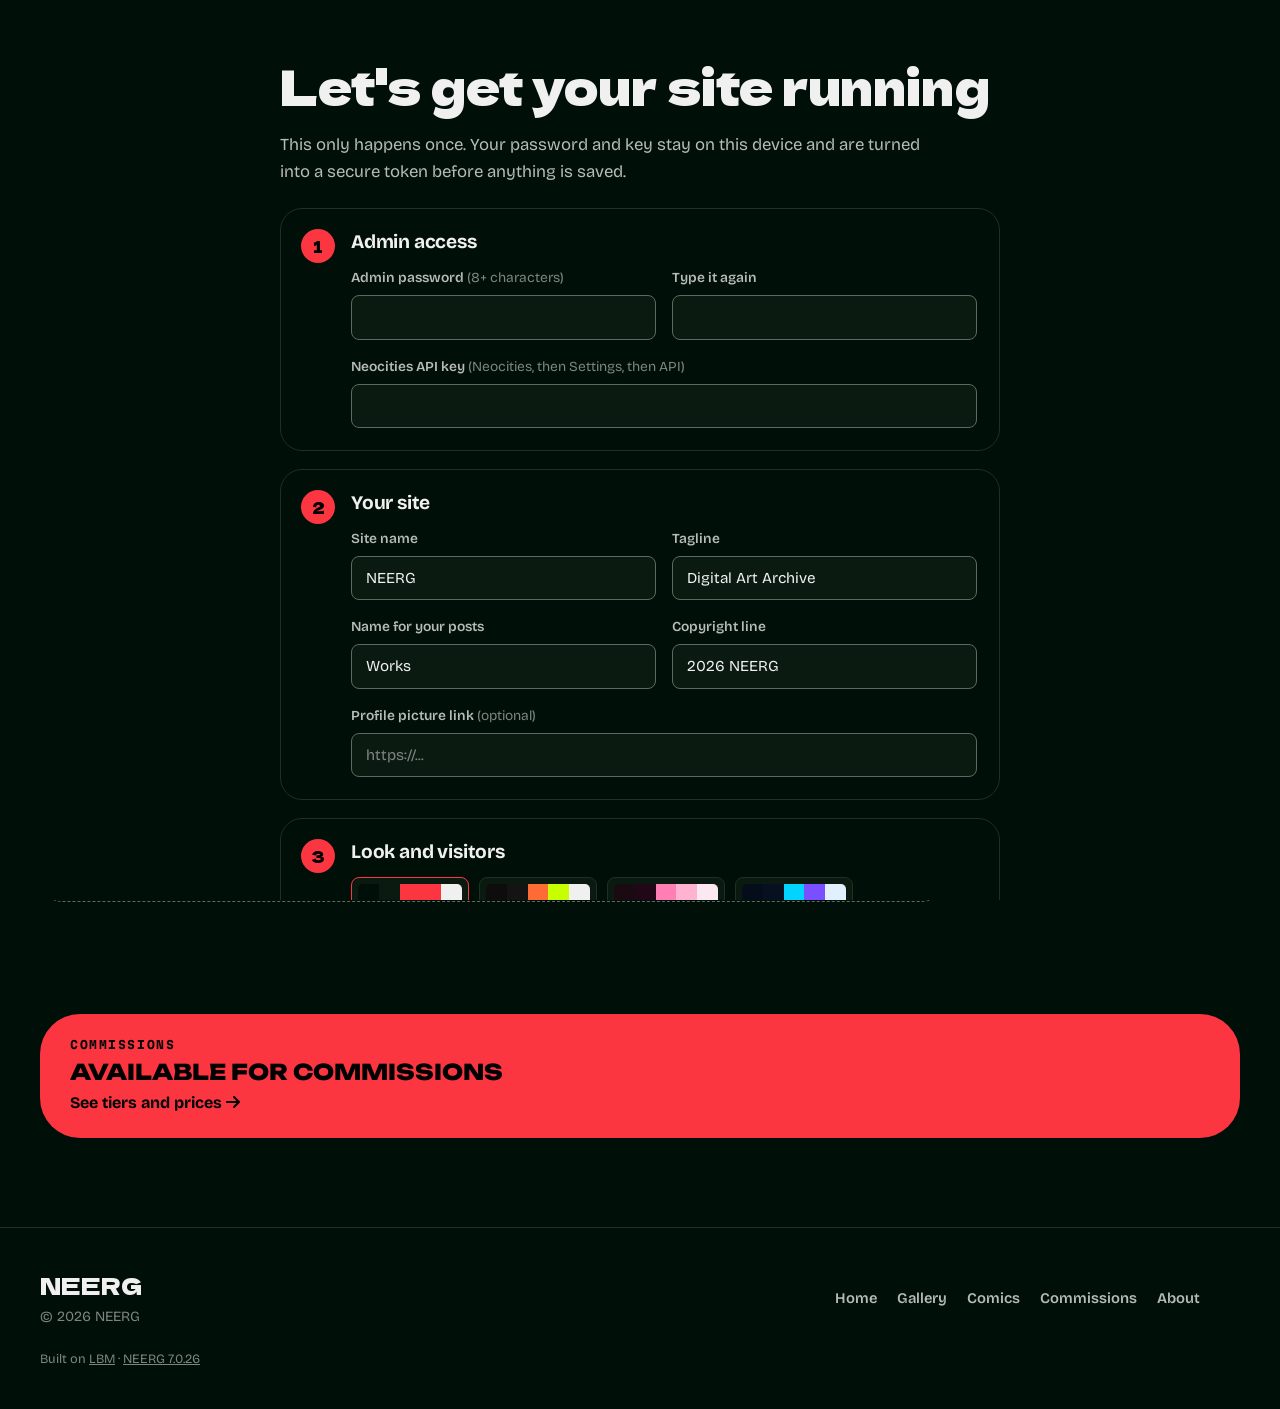
==== commit 1c0616f5: "7.0.26: notes and comments on comic pages, and panel by panel reading - Each comic page can carry an" ====
--- a/index.html
+++ b/index.html
@@ -11,7 +11,7 @@
     <meta http-equiv="Content-Security-Policy" content="default-src * 'unsafe-inline' 'unsafe-eval' data: blob:; img-src * data: blob:; media-src * data: blob:; connect-src * 'unsafe-inline';">
 
     <!--
-    NEERG 7.0.25 · index.html
+    NEERG 7.0.26 · index.html
     A self-hosted art blog for Neocities, built on LBM by applesaucy.
 
     Upload index.html and the css, js and fonts folders to your Neocities root.
@@ -41,10 +41,10 @@
     <link rel="preconnect" href="https://fonts.gstatic.com" crossorigin>
     <link rel="stylesheet" href="https://fonts.googleapis.com/css2?family=Anton&family=Bricolage+Grotesque:opsz,wght@12..96,400..800&family=Dela+Gothic+One&family=Martian+Mono:wght@400..600&family=Unbounded:wght@600..900&display=swap">
     <!-- The ?v= tag makes browsers fetch fresh copies after an update. Set it to the new version (NEERG_VERSION in logic.js) with every update. -->
-    <link rel="stylesheet" href="css/style.css?v=7.0.25">
+    <link rel="stylesheet" href="css/style.css?v=7.0.26">
 
     <script defer src="js/marked.min.js"></script>
-    <script defer src="js/logic.js?v=7.0.25"></script>
+    <script defer src="js/logic.js?v=7.0.26"></script>
 </head>
 <body>
 
@@ -426,7 +426,7 @@
             <a href="#/about">About</a>
         </nav>
         <div class="social-icons" id="footer-social"></div>
-        <p class="footer-credit">Built on <a href="https://lbm-test.neocities.org" target="_blank" rel="noopener">LBM</a> · <a href="https://github.com/Neerg18/lbm/blob/main/CHANGELOG.md" target="_blank" rel="noopener" id="footer-version">NEERG 7.0.25</a><span id="footer-feed" hidden> · <a href="feed.xml" type="application/rss+xml">RSS feed</a></span></p>
+        <p class="footer-credit">Built on <a href="https://lbm-test.neocities.org" target="_blank" rel="noopener">LBM</a> · <a href="https://github.com/Neerg18/lbm/blob/main/CHANGELOG.md" target="_blank" rel="noopener" id="footer-version">NEERG 7.0.26</a><span id="footer-feed" hidden> · <a href="feed.xml" type="application/rss+xml">RSS feed</a></span></p>
     </div>
 </footer>
 
@@ -495,17 +495,25 @@
             <button class="pg" data-action="reader-mode" data-mode="page" aria-pressed="true" aria-label="One page at a time" title="One page at a time"><i class="fa-regular fa-image" aria-hidden="true"></i><span>Page</span></button>
             <button class="pg" data-action="reader-mode" data-mode="scroll" aria-pressed="false" aria-label="Long scroll" title="All the pages in one long scroll"><i class="fa-solid fa-arrow-down" aria-hidden="true"></i><span>Scroll</span></button>
             <button class="pg" data-action="reader-mode" data-mode="spread" aria-pressed="false" aria-label="Two pages" title="Two pages side by side, like a comic book"><i class="fa-solid fa-book-open" aria-hidden="true"></i><span>Two pages</span></button>
+            <button class="pg" data-action="reader-mode" data-mode="panels" aria-pressed="false" aria-label="Panel by panel" title="One panel at a time, zoomed in" hidden><svg class="rd-panels-icon" viewBox="0 0 16 16" aria-hidden="true"><path d="M1 1h7v6H1zM10 1h5v6h-5zM1 9h4v6H1zM7 9h8v6H7z" fill="currentColor"/></svg><span>Panels</span></button>
         </div>
         <button class="btn small on-dark" data-action="reader-fit" id="rd-fit" aria-pressed="false">Fit width</button>
-    </div>
-    <div class="reader-stage" id="rd-stage">
-        <img id="rd-img" alt="">
-        <div class="rd-spread" id="rd-spread" hidden></div>
-        <div class="rd-scroll" id="rd-scroll" hidden></div>
-        <button class="reader-tap left" data-action="reader-prev" aria-label="Previous page"></button>
-        <button class="reader-tap right" data-action="reader-next" aria-label="Next page"></button>
+        <button class="btn small on-dark rd-whole" data-action="reader-whole" id="rd-whole" aria-pressed="false" title="See the whole page" hidden><i class="fa-solid fa-compress" aria-hidden="true"></i><span>Whole page</span></button>
+        <button class="btn small on-dark rd-talk" data-action="reader-talk" id="rd-talk" aria-pressed="false" aria-controls="rd-side" title="Notes and comments" hidden><i class="fa-regular fa-comment" aria-hidden="true"></i><span id="rd-talk-n">0</span></button>
+    </div>
+    <div class="reader-main">
+        <div class="reader-stage" id="rd-stage">
+            <img id="rd-img" alt="">
+            <div class="rd-spread" id="rd-spread" hidden></div>
+            <div class="rd-scroll" id="rd-scroll" hidden></div>
+            <div class="rd-pan" id="rd-pan" data-action="reader-whole" hidden><img id="rd-pan-img" alt="" draggable="false"><span class="rd-pan-hole" id="rd-pan-hole" aria-hidden="true"></span></div>
+            <button class="reader-tap left" data-action="reader-prev" aria-label="Previous page"></button>
+            <button class="reader-tap right" data-action="reader-next" aria-label="Next page"></button>
+        </div>
+        <aside class="rd-side" id="rd-side" aria-label="Notes and comments" hidden></aside>
     </div>
     <div class="reader-bottom">
+        <button class="rd-note-strip" id="rd-note-strip" data-action="reader-talk" hidden></button>
         <div class="reader-pages" id="rd-pages"></div>
     </div>
 </div>
--- a/css/style.css
+++ b/css/style.css
@@ -1,5 +1,5 @@
 /*
- NEERG 7.0.25 · style.css
+ NEERG 7.0.26 · style.css
  Every color below comes from your palette in Admin, Colors & style.
  The values in :root are only the defaults used before your settings load.
 */
@@ -32,6 +32,7 @@
 .fa-circle-half-stroke{--fa:"\f042"}
 .fa-circle-info{--fa:"\f05a"}
 .fa-circle-notch{--fa:"\f1ce"}
+.fa-compress{--fa:"\f066"}
 .fa-comment{--fa:"\f075"}
 .fa-deviantart{--fa:"\f1bd"}
 .fa-discord{--fa:"\f392"}
@@ -1366,9 +1367,56 @@
     /* Phones: the mode buttons show just their icons, the title gives way */
     .rd-modes .pg { width: 40px; padding: 0; }
     .rd-modes .pg span { display: none; }
+    .rd-whole span { display: none; }
+    .rd-whole, .rd-talk { padding: 0 11px; }
     .reader-top { gap: 8px; padding: 8px 10px; }
     .reader-top .reader-page { display: none; }
 }
+/* The page area and, beside it on a computer, the notes and comments panel */
+.reader-main { position: relative; flex: 1; min-height: 0; display: flex; }
+.reader-main > .reader-stage { flex: 1; min-width: 0; }
+.reader-bottom { flex-direction: column; gap: 8px; }
+.rd-whole, .rd-talk { flex-shrink: 0; display: inline-flex; align-items: center; gap: 7px; }
+.rd-talk { position: relative; font-variant-numeric: tabular-nums; }
+.rd-talk.has-note::after { content: ''; position: absolute; top: -4px; right: -4px; width: 11px; height: 11px; border-radius: 50%; background: var(--hl); box-shadow: 0 0 0 2px #0c0c0c; }
+.btn.on-dark.rd-talk[aria-pressed="true"], .btn.on-dark.rd-whole[aria-pressed="true"] { background: var(--hl); border-color: var(--hl); color: var(--hl-ink); }
+.rd-whole:disabled { opacity: .35; }
+.rd-panels-icon { width: .9rem; height: .9rem; }
+
+/* Panel by panel (logic.js zooms the picture and moves the window onto each panel) */
+.rd-pan { position: absolute; inset: 0; overflow: hidden; cursor: zoom-out; }
+.reader.is-panels .rd-pan[data-whole] { cursor: zoom-in; }
+.rd-pan img { position: absolute; left: 0; top: 0; max-width: none; transform-origin: 0 0; user-select: none; -webkit-user-drag: none; transition: transform .55s cubic-bezier(.65, 0, .35, 1), opacity .25s; }
+.rd-pan-hole { position: absolute; left: 0; top: 0; border-radius: 4px; box-shadow: 0 0 0 200vmax rgba(0, 0, 0, .86); pointer-events: none; transition: left .55s cubic-bezier(.65, 0, .35, 1), top .55s cubic-bezier(.65, 0, .35, 1), width .55s cubic-bezier(.65, 0, .35, 1), height .55s cubic-bezier(.65, 0, .35, 1); }
+.rd-pan.is-new img { opacity: 0; }
+.rd-pan.no-anim img { transition: opacity .25s; }
+.rd-pan.no-anim .rd-pan-hole { transition: none; }
+
+/* An author's note: on the page's line under the reader, in the side panel, and under each page in the long scroll */
+.rd-note-strip { display: block; width: min(900px, 100%); padding: 8px 14px; border: 1px solid rgba(255,255,255,.14); border-radius: var(--r-s); background: rgba(255,255,255,.06); color: rgba(255,255,255,.86); font-size: .88rem; text-align: left; white-space: nowrap; overflow: hidden; text-overflow: ellipsis; }
+.rd-note-strip:hover { border-color: var(--hl); }
+.rd-note-strip b { color: var(--hl); }
+.rd-note { padding: 12px 14px 14px; border-left: 4px solid var(--hl); border-radius: 4px var(--r-s) var(--r-s) 4px; background: color-mix(in srgb, var(--hl) 10%, var(--surface)); color: var(--text); }
+.rd-note-by { margin: 0 0 4px; font-size: .74rem; font-weight: 800; letter-spacing: .08em; text-transform: uppercase; color: var(--text-3); }
+.rd-note .prose { font-size: .96rem; }
+.rd-after { width: min(1100px, 100%); display: flex; flex-direction: column; align-items: flex-start; gap: 10px; padding: 12px 16px 30px; }
+.rd-after:empty { display: none; }
+.rd-after .rd-note { width: 100%; }
+
+/* Notes and comments: docked beside the page on a computer, a sheet over it on a phone */
+.rd-side { flex: none; width: 380px; display: flex; flex-direction: column; min-height: 0; background: var(--surface); color: var(--text); border-left: 1px solid var(--line); }
+.rd-side-head { display: flex; align-items: center; justify-content: space-between; gap: 10px; padding: 12px 14px 12px 20px; border-bottom: 1px solid var(--line); flex-shrink: 0; }
+.rd-side-title { margin: 0; font-size: 1rem; font-weight: 800; }
+.rd-side-tabs { display: flex; gap: 6px; padding: 12px 20px 0; flex-shrink: 0; }
+.rd-side-tabs .pg { color: var(--text); background: var(--raise); border-color: var(--line); }
+.rd-side-tabs .pg[aria-pressed="true"] { background: var(--hl); border-color: var(--hl); color: var(--hl-ink); font-weight: 700; }
+.rd-side-body { flex: 1; min-height: 0; overflow-y: auto; overscroll-behavior: contain; padding: 18px 20px; display: flex; flex-direction: column; gap: 18px; }
+.rd-side .composer { border-top: 1px solid var(--line); }
+@media (max-width: 899.98px) {
+    .rd-side { position: absolute; left: 0; right: 0; bottom: 0; z-index: 5; width: auto; max-height: 74%; border-left: 0; border-top: 1px solid var(--line); border-radius: 16px 16px 0 0; box-shadow: 0 -14px 40px rgba(0,0,0,.55); animation: rdSheet .3s var(--ease-out); }
+}
+@keyframes rdSheet { from { transform: translateY(40px); opacity: 0; } }
+
 .reader-tap { position: absolute; top: 0; bottom: 0; width: 35%; z-index: 2; }
 .reader-tap.left { left: 0; cursor: w-resize; }
 .reader-tap.right { right: 0; cursor: e-resize; }
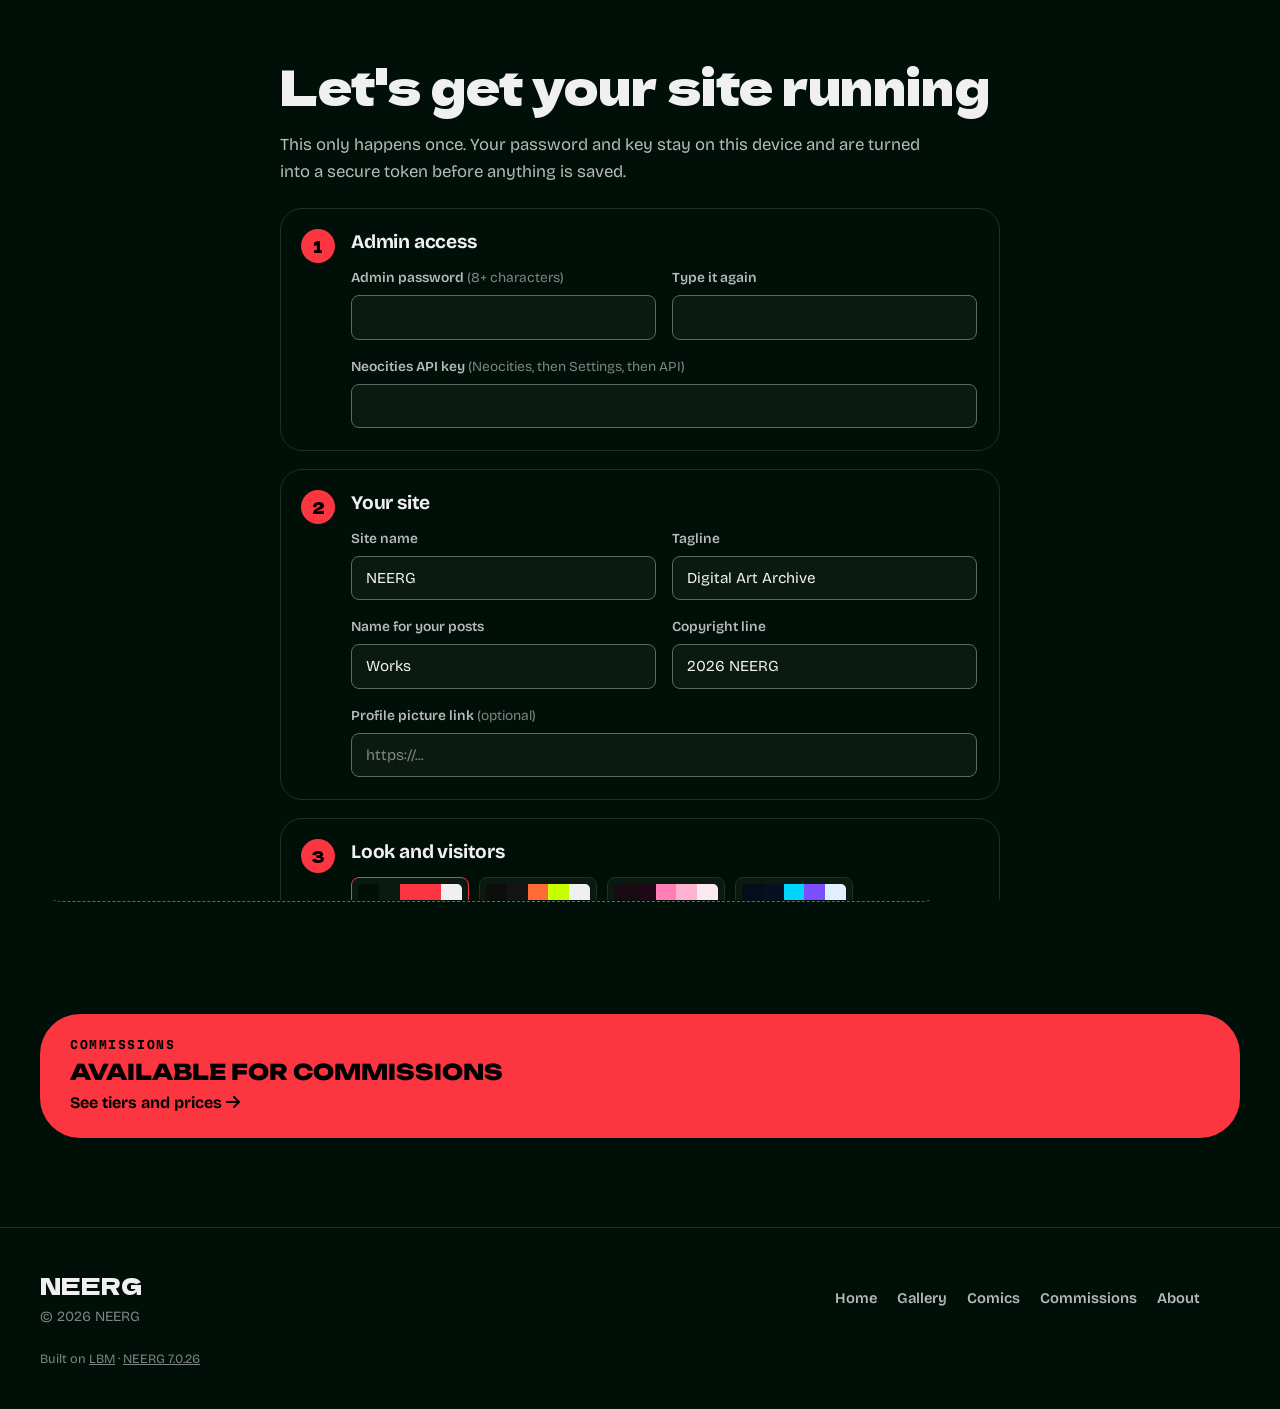
==== commit f13e8ec1: "7.0.26: panels of any shape; Find panels sees thin gutters - A panel can be a shape (its corners) as" ====
--- a/index.html
+++ b/index.html
@@ -506,7 +506,7 @@
             <img id="rd-img" alt="">
             <div class="rd-spread" id="rd-spread" hidden></div>
             <div class="rd-scroll" id="rd-scroll" hidden></div>
-            <div class="rd-pan" id="rd-pan" data-action="reader-whole" hidden><img id="rd-pan-img" alt="" draggable="false"><span class="rd-pan-hole" id="rd-pan-hole" aria-hidden="true"></span></div>
+            <div class="rd-pan" id="rd-pan" data-action="reader-whole" hidden><img id="rd-pan-img" alt="" draggable="false"><span class="rd-pan-hole" id="rd-pan-hole" aria-hidden="true"><span class="rd-pan-cut" id="rd-pan-cut"></span></span></div>
             <button class="reader-tap left" data-action="reader-prev" aria-label="Previous page"></button>
             <button class="reader-tap right" data-action="reader-next" aria-label="Next page"></button>
         </div>
--- a/css/style.css
+++ b/css/style.css
@@ -1372,6 +1372,11 @@
     .reader-top { gap: 8px; padding: 8px 10px; }
     .reader-top .reader-page { display: none; }
 }
+@media (max-width: 420px) {
+    /* Small phones: the buttons need the whole bar, so the comic's title steps aside */
+    .reader-top .reader-title { display: none; }
+    .reader-top .rd-modes { margin-left: auto; }
+}
 /* The page area and, beside it on a computer, the notes and comments panel */
 .reader-main { position: relative; flex: 1; min-height: 0; display: flex; }
 .reader-main > .reader-stage { flex: 1; min-width: 0; }
@@ -1391,6 +1396,10 @@
 .rd-pan.is-new img { opacity: 0; }
 .rd-pan.no-anim img { transition: opacity .25s; }
 .rd-pan.no-anim .rd-pan-hole { transition: none; }
+/* A shaped panel: the same dim fills its box outside the shape */
+.rd-pan-cut { position: absolute; inset: 0; border-radius: inherit; background: rgba(0, 0, 0, .86); opacity: 0; transition: opacity .2s; }
+.rd-pan-cut.is-on { opacity: 1; }
+.rd-pan.no-anim .rd-pan-cut { transition: none; }
 
 /* An author's note: on the page's line under the reader, in the side panel, and under each page in the long scroll */
 .rd-note-strip { display: block; width: min(900px, 100%); padding: 8px 14px; border: 1px solid rgba(255,255,255,.14); border-radius: var(--r-s); background: rgba(255,255,255,.06); color: rgba(255,255,255,.86); font-size: .88rem; text-align: left; white-space: nowrap; overflow: hidden; text-overflow: ellipsis; }
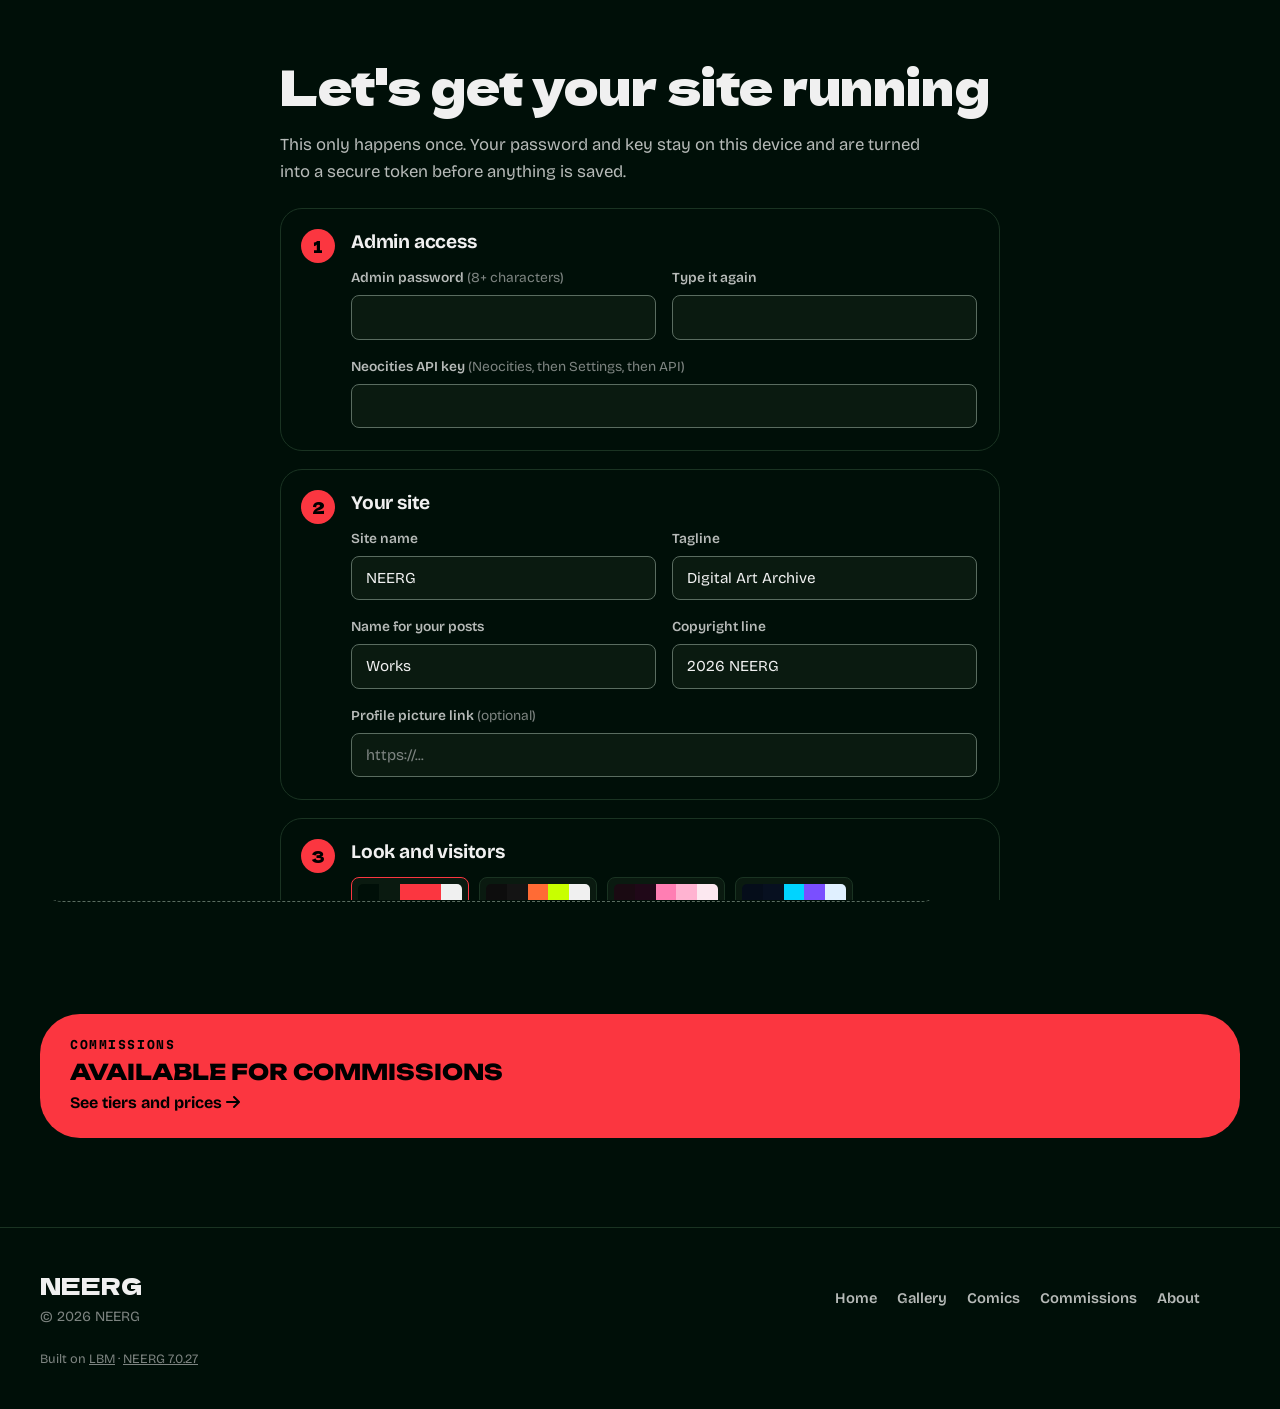
==== commit b7bb6261: "7.0.27: a "Working on" card and comic countdowns - Working on (Home, set in Admin > Site info): a wi" ====
--- a/index.html
+++ b/index.html
@@ -11,7 +11,7 @@
     <meta http-equiv="Content-Security-Policy" content="default-src * 'unsafe-inline' 'unsafe-eval' data: blob:; img-src * data: blob:; media-src * data: blob:; connect-src * 'unsafe-inline';">
 
     <!--
-    NEERG 7.0.26 · index.html
+    NEERG 7.0.27 · index.html
     A self-hosted art blog for Neocities, built on LBM by applesaucy.
 
     Upload index.html and the css, js and fonts folders to your Neocities root.
@@ -41,10 +41,10 @@
     <link rel="preconnect" href="https://fonts.gstatic.com" crossorigin>
     <link rel="stylesheet" href="https://fonts.googleapis.com/css2?family=Anton&family=Bricolage+Grotesque:opsz,wght@12..96,400..800&family=Dela+Gothic+One&family=Martian+Mono:wght@400..600&family=Unbounded:wght@600..900&display=swap">
     <!-- The ?v= tag makes browsers fetch fresh copies after an update. Set it to the new version (NEERG_VERSION in logic.js) with every update. -->
-    <link rel="stylesheet" href="css/style.css?v=7.0.26">
+    <link rel="stylesheet" href="css/style.css?v=7.0.27">
 
     <script defer src="js/marked.min.js"></script>
-    <script defer src="js/logic.js?v=7.0.26"></script>
+    <script defer src="js/logic.js?v=7.0.27"></script>
 </head>
 <body>
 
@@ -171,6 +171,7 @@
 
         <!-- Below the header: the featured frame, Recent works between the side sliders, then the comic and commissions bar -->
         <div class="ha">
+            <section class="wip zg-paper" id="wip" aria-label="Working on" hidden></section>
             <section class="ha-feat" id="featured" hidden aria-labelledby="feat-title">
                 <div class="ha-frame" id="feat-frame"></div>
                 <div class="ha-cap" id="feat-cap"></div>
@@ -224,6 +225,7 @@
                     <strong class="feat-comm-text"></strong>
                     <span>See tiers and prices <i class="fa-solid fa-arrow-right" aria-hidden="true"></i></span>
                 </a>
+                <div class="wip-mini zg-paper" id="wip-mini" role="group" aria-label="Working on" hidden></div>
             </section>
 
             <aside class="ha-rail ha-band" id="rail-band" aria-label="More art"></aside>
@@ -426,7 +428,7 @@
             <a href="#/about">About</a>
         </nav>
         <div class="social-icons" id="footer-social"></div>
-        <p class="footer-credit">Built on <a href="https://lbm-test.neocities.org" target="_blank" rel="noopener">LBM</a> · <a href="https://github.com/Neerg18/lbm/blob/main/CHANGELOG.md" target="_blank" rel="noopener" id="footer-version">NEERG 7.0.26</a><span id="footer-feed" hidden> · <a href="feed.xml" type="application/rss+xml">RSS feed</a></span></p>
+        <p class="footer-credit">Built on <a href="https://lbm-test.neocities.org" target="_blank" rel="noopener">LBM</a> · <a href="https://github.com/Neerg18/lbm/blob/main/CHANGELOG.md" target="_blank" rel="noopener" id="footer-version">NEERG 7.0.27</a><span id="footer-feed" hidden> · <a href="feed.xml" type="application/rss+xml">RSS feed</a></span></p>
     </div>
 </footer>
 
@@ -514,6 +516,7 @@
     </div>
     <div class="reader-bottom">
         <button class="rd-note-strip" id="rd-note-strip" data-action="reader-talk" hidden></button>
+        <div class="rd-next" id="rd-next" hidden></div>
         <div class="reader-pages" id="rd-pages"></div>
     </div>
 </div>
--- a/css/style.css
+++ b/css/style.css
@@ -1,5 +1,5 @@
 /*
- NEERG 7.0.26 · style.css
+ NEERG 7.0.27 · style.css
  Every color below comes from your palette in Admin, Colors & style.
  The values in :root are only the defaults used before your settings load.
 */
@@ -1253,6 +1253,91 @@
 .zch-art-title:empty { display: none; }
 
 /* ═══════════════════════════════════════════
+   WORKING ON (Home)
+   A paper card under the banner: the teaser taped on like a polaroid, what it is, the stage and a block meter
+   like the loading screen's. Or a small card in the bar at the bottom. Green with a stamp once it's finished.
+   ═══════════════════════════════════════════ */
+.wip { --zc: var(--zc-3); --zg-ink: var(--zi-3); display: grid; grid-template-columns: minmax(200px, 280px) minmax(0, 1fr) minmax(200px, 280px); align-items: center; gap: 34px; padding: clamp(24px, 2.6vw, 32px) clamp(22px, 2.8vw, 38px); border-radius: 26px; background-color: var(--zc); color: var(--zg-ink); }
+.wip.is-done, .wip-mini.is-done { --zc: var(--status); --zg-ink: var(--status-ink); }
+.wip-peek { position: relative; justify-self: center; width: 100%; max-width: 270px; padding: 10px 10px 40px; border-radius: 4px; background: #FFFDF6; box-shadow: 0 18px 30px -16px rgba(0, 0, 0, .55); transform: rotate(-4deg); }
+.wip-tape { position: absolute; left: 50%; top: -13px; z-index: 2; width: 96px; height: 26px; transform: translateX(-50%) rotate(3deg); background: rgba(255, 226, 140, .8); box-shadow: 0 1px 2px rgba(0, 0, 0, .15); }
+.wip-pic { position: relative; display: block; aspect-ratio: 4 / 3; overflow: hidden; background: #222; }
+.wip-pic img { position: absolute; inset: 0; width: 100%; height: 100%; object-fit: cover; }
+.wip-cap { position: absolute; left: 0; right: 0; bottom: 11px; text-align: center; font-family: var(--font-mono); font-size: .66rem; font-weight: 600; letter-spacing: .14em; text-transform: uppercase; color: #0F0D14; }
+.wip-stamp { position: absolute; left: 50%; top: 42%; z-index: 2; padding: 6px 16px; border: 4px solid #C3141B; border-radius: 8px; background: rgba(255, 253, 246, .88); color: #C3141B; font-family: var(--font-display); font-size: 1.45rem; letter-spacing: .04em; white-space: nowrap; transform: translate(-50%, -50%) rotate(-12deg); }
+.wip-text { display: flex; flex-direction: column; align-items: flex-start; gap: 14px; min-width: 0; }
+.wip-kick { display: inline-flex; align-items: center; gap: 10px; font-family: var(--font-mono); font-size: .72rem; font-weight: 600; letter-spacing: .14em; text-transform: uppercase; }
+.wip-rec { flex: none; width: 11px; height: 11px; border-radius: 50%; background: #E5192B; box-shadow: 0 0 0 3px rgba(229, 25, 43, .25); animation: wip-rec 1.6s steps(2, jump-none) infinite; }
+@keyframes wip-rec { 50% { opacity: .35; } }
+.wip-title { margin: 0; font-family: var(--font-display); font-size: clamp(2rem, 3.4vw, 3.2rem); font-weight: 400; line-height: .95; letter-spacing: -.02em; overflow-wrap: anywhere; }
+.wip-note { margin: 0; max-width: 46ch; font-size: 1.05rem; font-weight: 600; line-height: 1.4; }
+.wip-stages { display: flex; flex-wrap: wrap; gap: 6px; margin: 0; padding: 0; list-style: none; }
+.wip-stages li { padding: 6px 13px; border: 2px solid var(--zg-ink); border-radius: 999px; font-size: .85rem; font-weight: 700; }
+.wip-stages li.is-done { background: var(--zg-ink); color: var(--zc); }
+.wip-stages li.is-done::after { content: ' \2713'; }
+.wip-stages li.is-now { background: #FFFDF6; color: #0F0D14; box-shadow: 3px 3px 0 var(--zg-ink); }
+.wip-see { display: inline-flex; align-items: center; gap: 8px; padding: 12px 22px; border-radius: 999px; background: var(--zg-ink); color: var(--zc); font-weight: 800; }
+.wip-see:hover { color: var(--zc); transform: translateY(-1px); }
+.wip-meter { display: flex; flex-direction: column; gap: 12px; min-width: 0; }
+.wip-n { font-family: var(--font-display); font-size: clamp(3.2rem, 5vw, 4.4rem); line-height: .8; }
+.wip-n small { font-size: .4em; }
+.wip-bar { --blocks: repeating-linear-gradient(90deg, #000 0 calc(5% - 3px), transparent 0 5%); position: relative; display: block; height: 36px; border: 3px solid currentColor; border-radius: 6px; }
+.wip-bar::before, .wip-bar i { content: ''; position: absolute; inset: 5px 2px 5px 5px; -webkit-mask: var(--blocks); mask: var(--blocks); }
+.wip-bar::before { background: color-mix(in srgb, currentColor 16%, transparent); }
+.wip-bar i { background: currentColor; clip-path: inset(0 calc(100% - var(--f) * 100%) 0 0); }
+.wip-sub { font-family: var(--font-mono); font-size: .68rem; font-weight: 600; letter-spacing: .1em; text-transform: uppercase; }
+/* the small card, in the bar at the bottom of Home */
+.wip-mini { --zc: var(--zc-3); --zg-ink: var(--zi-3); flex: 1 1 360px; min-width: 0; display: flex; align-items: center; gap: 18px; padding: 16px 28px 16px 16px; border-radius: 40px; background-color: var(--zc); color: var(--zg-ink); }
+.wip-mini-pic { position: relative; flex: none; width: 100px; height: 100px; overflow: hidden; border: 3px solid var(--zg-ink); border-radius: 50%; background: #222; }
+.wip-mini-pic img { width: 100%; height: 100%; object-fit: cover; }
+.wip-mini-text { flex: 1; display: flex; flex-direction: column; align-items: flex-start; gap: 7px; min-width: 0; }
+.wip-mini-text .ha-kicker { display: inline-flex; align-items: center; gap: 8px; }
+.wip-mini-text strong { font-family: var(--font-wide); font-size: clamp(1.1rem, 1.6vw, 1.4rem); font-weight: 800; line-height: 1.1; overflow-wrap: anywhere; }
+.wip-mini .wip-bar { align-self: stretch; height: 22px; border-width: 2px; }
+.wip-mini .wip-bar::before, .wip-mini .wip-bar i { inset: 3px 1px 3px 3px; }
+.wip-mini .wip-see { padding: 8px 16px; font-size: .9rem; }
+@media (max-width: 760px) {
+    .wip { grid-template-columns: minmax(0, 1fr); gap: 24px; }
+    .wip-peek { max-width: 250px; }
+}
+
+/* ═══════════════════════════════════════════
+   COMIC COUNTDOWN
+   A ticking clock and the time left: a sticker and a figure on the comic's card, a line and a "Coming soon"
+   tile on its page list, the end of the reader, and the comics bar on Home.
+   ═══════════════════════════════════════════ */
+.cd-clock { width: 1em; height: 1em; flex: none; vertical-align: -.14em; fill: none; stroke: currentColor; stroke-width: 2.4; stroke-linecap: round; }
+.cd-hand { transform-origin: 12px 13px; animation: cd-tick 60s steps(60) infinite; }
+@keyframes cd-tick { to { transform: rotate(360deg); } }
+.cd-badge { position: absolute; top: 22px; right: 26px; z-index: 3; display: inline-flex; align-items: center; gap: 8px; padding: 9px 16px; border: 3px solid #0F0D14; border-radius: 999px; background: #FFC531; color: #0F0D14; font-family: var(--font-mono); font-size: .76rem; font-weight: 700; letter-spacing: .08em; text-transform: uppercase; box-shadow: 0 10px 18px -10px rgba(0, 0, 0, .6); transform: rotate(5deg); }
+.cd-badge .cd-clock { font-size: 1.1rem; }
+.zg-card-meta .cd-stat strong { display: flex; align-items: center; gap: 8px; }
+.zg-card-meta .cd-stat .cd-clock { font-size: 1.3rem; }
+.cd-cap { display: inline-block; }
+.cd-cap::first-letter { text-transform: uppercase; }
+.cd-line { display: inline-flex; align-items: center; gap: 7px; font-weight: 800; }
+.ha-next .cd-line { color: #C3141B; }
+.cd-soon { cursor: default; }
+.cd-soon .frame { position: relative; display: grid; place-items: center; overflow: hidden; border: 3px dashed color-mix(in srgb, var(--text) 45%, transparent); background: repeating-linear-gradient(45deg, color-mix(in srgb, var(--text) 6%, transparent) 0 10px, transparent 10px 20px); }
+.cd-soon-in { display: flex; flex-direction: column; align-items: center; gap: 8px; color: var(--text); text-align: center; }
+.cd-soon-in .cd-clock { font-size: 2.6rem; }
+.cd-soon-t { font-family: var(--font-display); font-size: 1.7rem; line-height: 1; }
+.cd-soon-sub { font-family: var(--font-mono); font-size: .64rem; letter-spacing: .12em; text-transform: uppercase; }
+.cd-soon-tape { position: absolute; left: -12%; right: -12%; top: 14%; padding: 5px 0; background: #FFC531; color: #0F0D14; font-family: var(--font-mono); font-size: .66rem; font-weight: 700; letter-spacing: .22em; text-align: center; text-transform: uppercase; transform: rotate(-9deg); }
+.rd-end.cd-end { gap: 16px; padding: 56px 16px 72px; text-align: center; }
+.cd-kick { font-family: var(--font-mono); font-size: .7rem; letter-spacing: .14em; text-transform: uppercase; color: var(--hud); }
+.rd-end.cd-end > p { margin: 0; font-family: var(--font-display); font-size: clamp(1.8rem, 4vw, 2.6rem); font-weight: 400; }
+.cd-boxes { display: flex; flex-wrap: wrap; justify-content: center; gap: 10px; }
+.cd-boxes > span { display: flex; flex-direction: column; align-items: center; gap: 6px; min-width: 78px; padding: 14px 10px 10px; border-radius: 12px; background: #F3EDE2; color: #0F0D14; font-family: var(--font-mono); font-size: .62rem; font-weight: 600; letter-spacing: .14em; text-transform: uppercase; }
+.cd-boxes > span.is-sec { background: var(--hl); color: var(--hl-ink); }
+.cd-num { font-family: var(--font-display); font-size: 2.6rem; line-height: 1; letter-spacing: 0; font-variant-numeric: tabular-nums; }
+.cd-when { display: inline-flex; align-items: center; gap: 8px; font-weight: 700; color: var(--text-2); }
+.rd-next { display: flex; align-items: center; justify-content: center; gap: 8px; width: 100%; color: var(--hud); font-weight: 700; font-size: .95rem; }
+.rd-next b { font-variant-numeric: tabular-nums; }
+@media (max-width: 520px) { .cd-boxes > span { min-width: 66px; } .cd-num { font-size: 2rem; } .cd-badge { top: 14px; right: 14px; } }
+@media (prefers-reduced-motion: reduce) { .cd-hand, .wip-rec { animation: none; } }
+
+/* ═══════════════════════════════════════════
    SERIES (in the Gallery)
    ═══════════════════════════════════════════ */
 .zs-kicker { align-self: flex-start; padding: 4px 12px; border: 2px solid var(--zg-ink); border-radius: 999px; font-size: .8rem; font-weight: 800; letter-spacing: .08em; text-transform: uppercase; }
@@ -1392,12 +1477,15 @@
 .rd-pan { position: absolute; inset: 0; overflow: hidden; cursor: zoom-out; }
 .reader.is-panels .rd-pan[data-whole] { cursor: zoom-in; }
 .rd-pan img { position: absolute; left: 0; top: 0; max-width: none; transform-origin: 0 0; user-select: none; -webkit-user-drag: none; transition: transform .55s cubic-bezier(.65, 0, .35, 1), opacity .25s; }
-.rd-pan-hole { position: absolute; left: 0; top: 0; border-radius: 4px; box-shadow: 0 0 0 200vmax rgba(0, 0, 0, .86); pointer-events: none; transition: left .55s cubic-bezier(.65, 0, .35, 1), top .55s cubic-bezier(.65, 0, .35, 1), width .55s cubic-bezier(.65, 0, .35, 1), height .55s cubic-bezier(.65, 0, .35, 1); }
+.rd-pan-hole, .rd-pan-dim { position: absolute; left: 0; top: 0; width: 100%; height: 100%; transform-origin: 0 0; pointer-events: none; transition: transform .55s cubic-bezier(.65, 0, .35, 1); }
+/* Solid black pieces that overlap, see-through together as one layer, so there are no light lines where they meet */
+.rd-pan-dims { position: absolute; inset: 0; opacity: .86; pointer-events: none; }
+.rd-pan-dim { background: #000; }
 .rd-pan.is-new img { opacity: 0; }
 .rd-pan.no-anim img { transition: opacity .25s; }
-.rd-pan.no-anim .rd-pan-hole { transition: none; }
+.rd-pan.no-anim .rd-pan-hole, .rd-pan.no-anim .rd-pan-dim { transition: none; }
 /* A shaped panel: the same dim fills its box outside the shape */
-.rd-pan-cut { position: absolute; inset: 0; border-radius: inherit; background: rgba(0, 0, 0, .86); opacity: 0; transition: opacity .2s; }
+.rd-pan-cut { position: absolute; inset: -2%; background: #000; opacity: 0; transition: opacity .2s; }
 .rd-pan-cut.is-on { opacity: 1; }
 .rd-pan.no-anim .rd-pan-cut { transition: none; }
 
